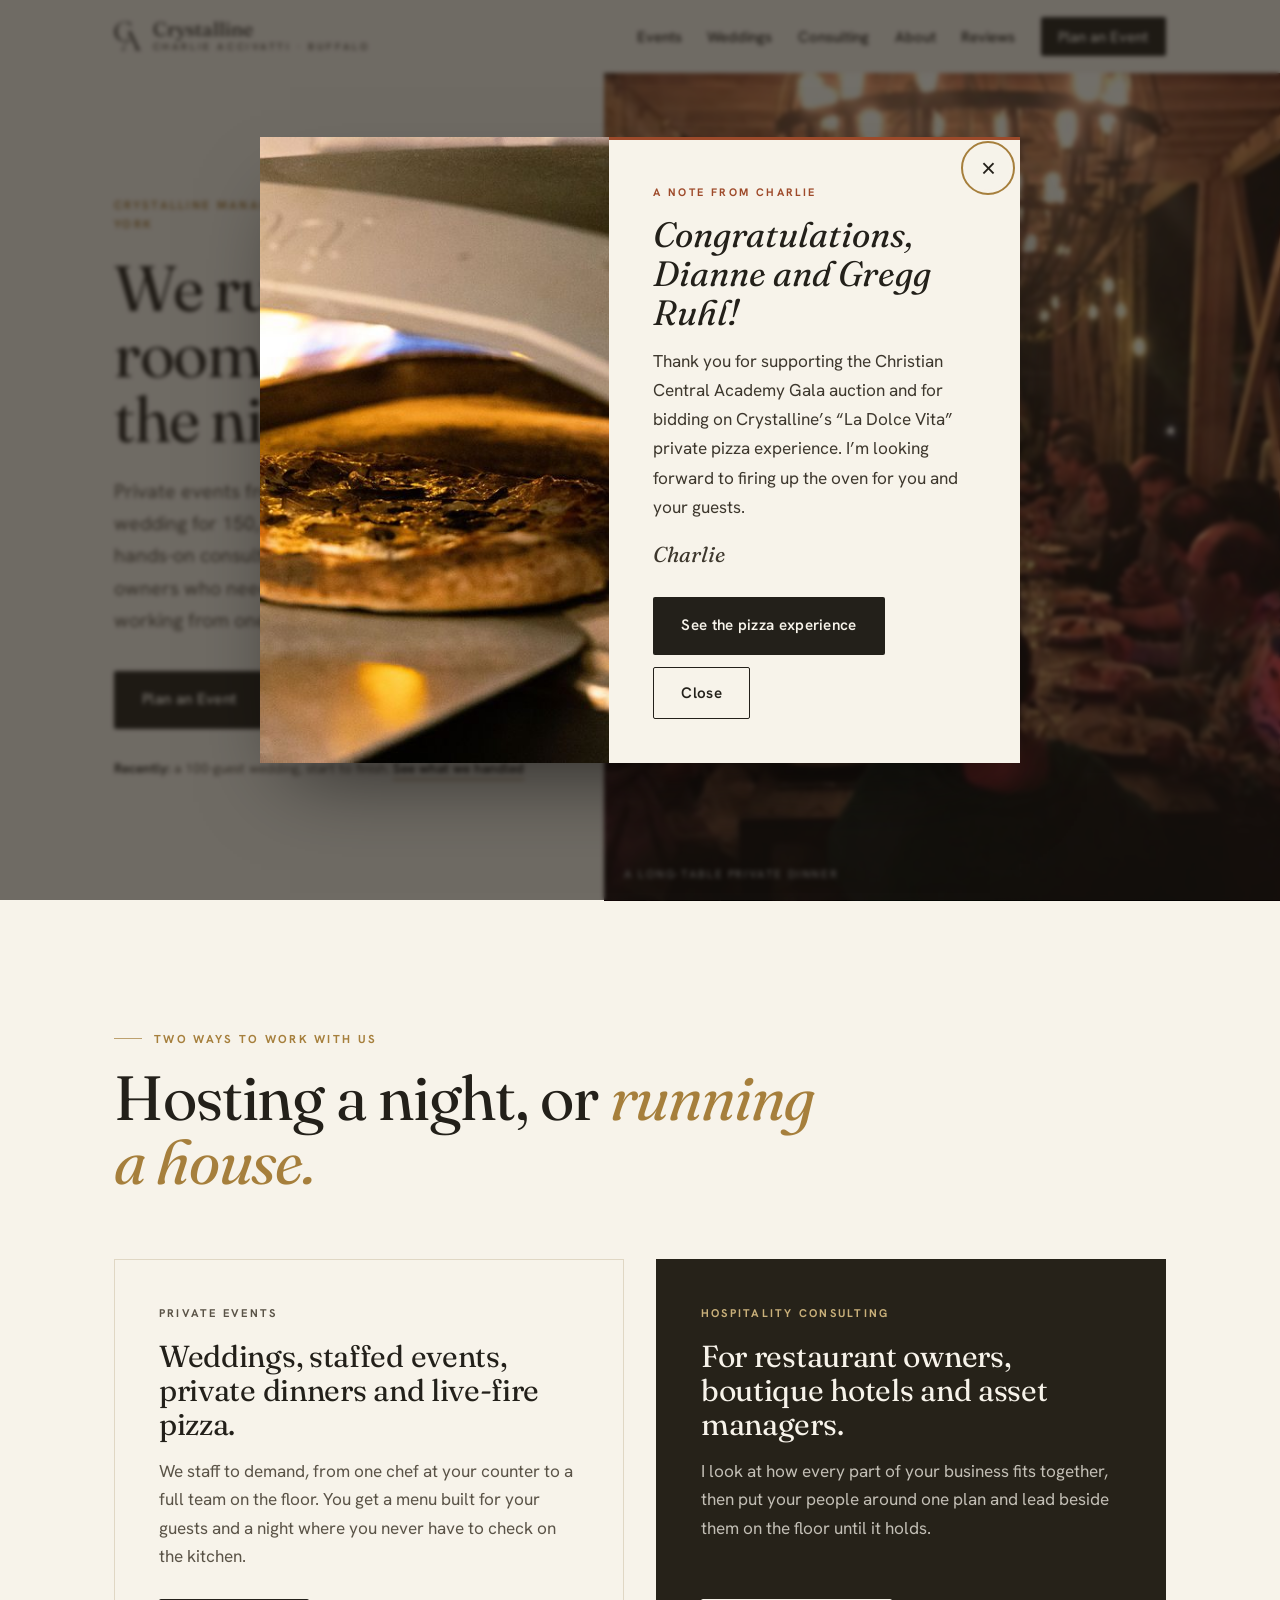
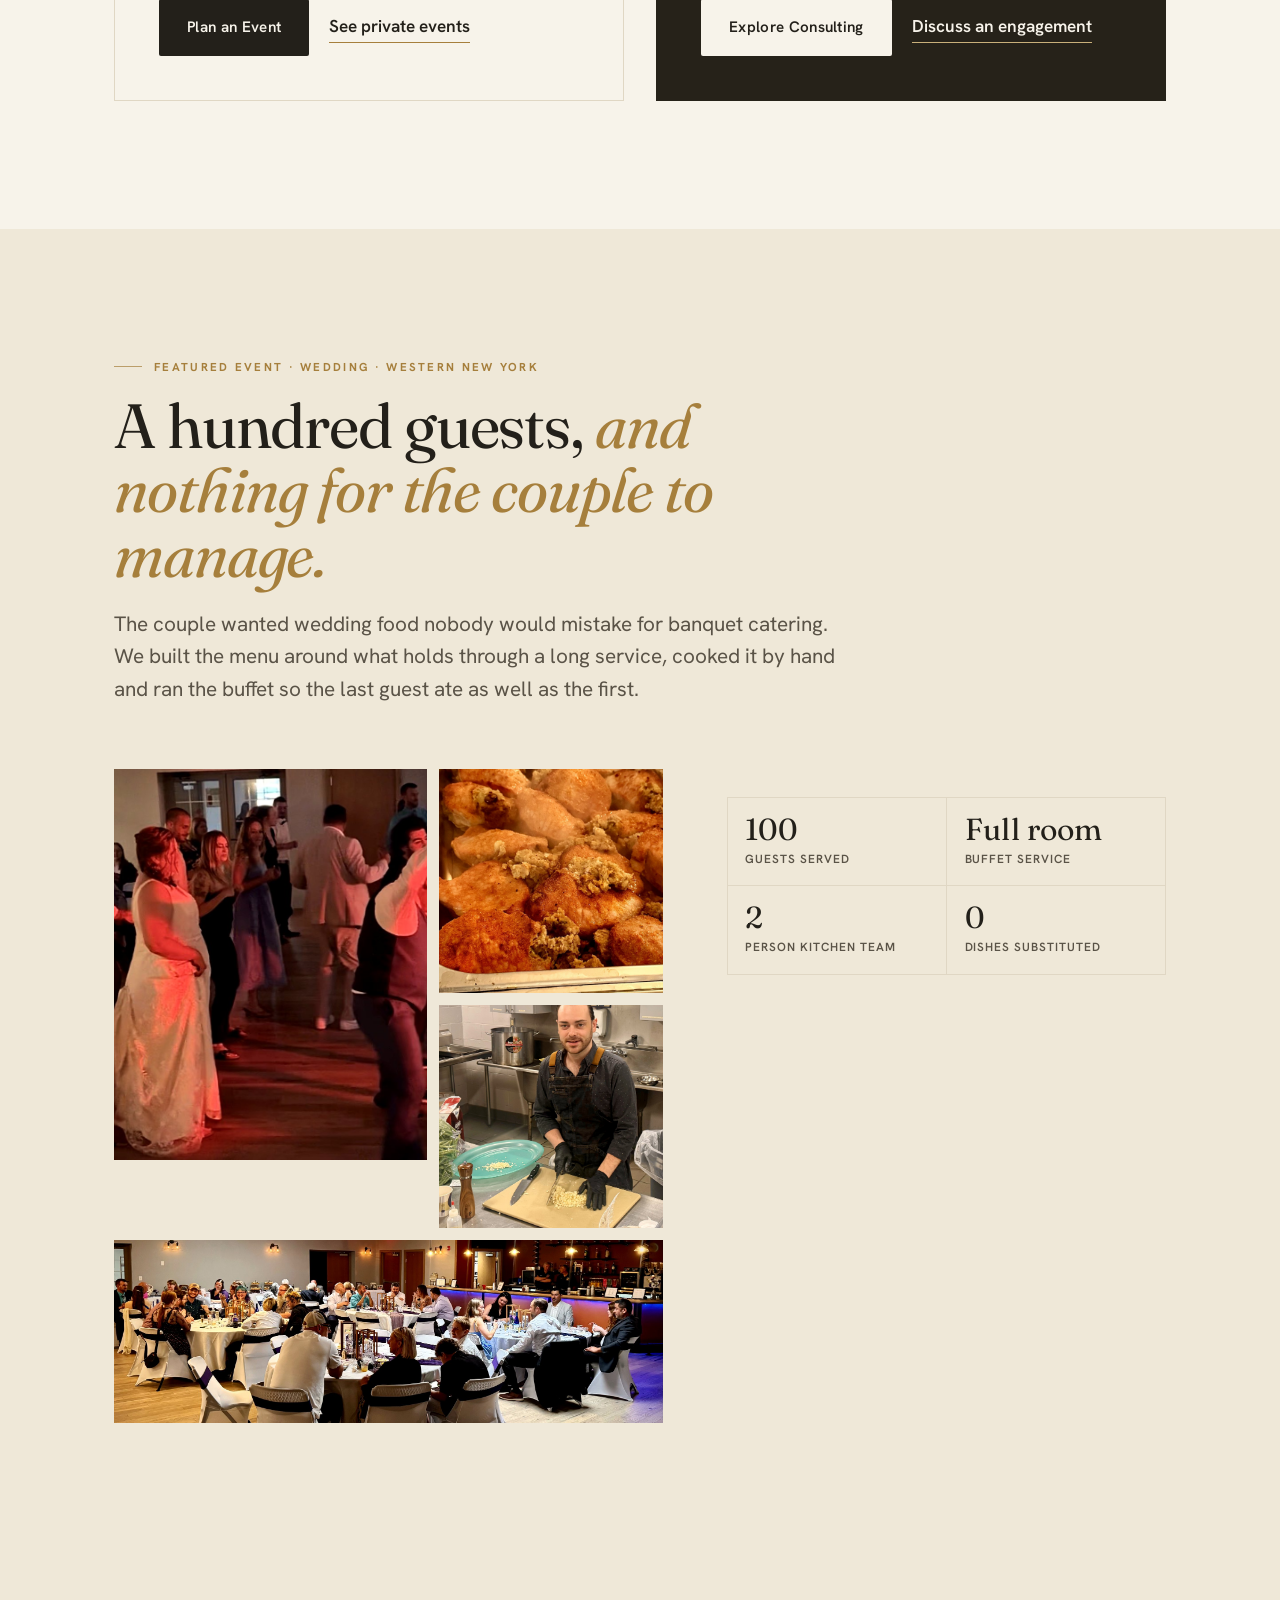
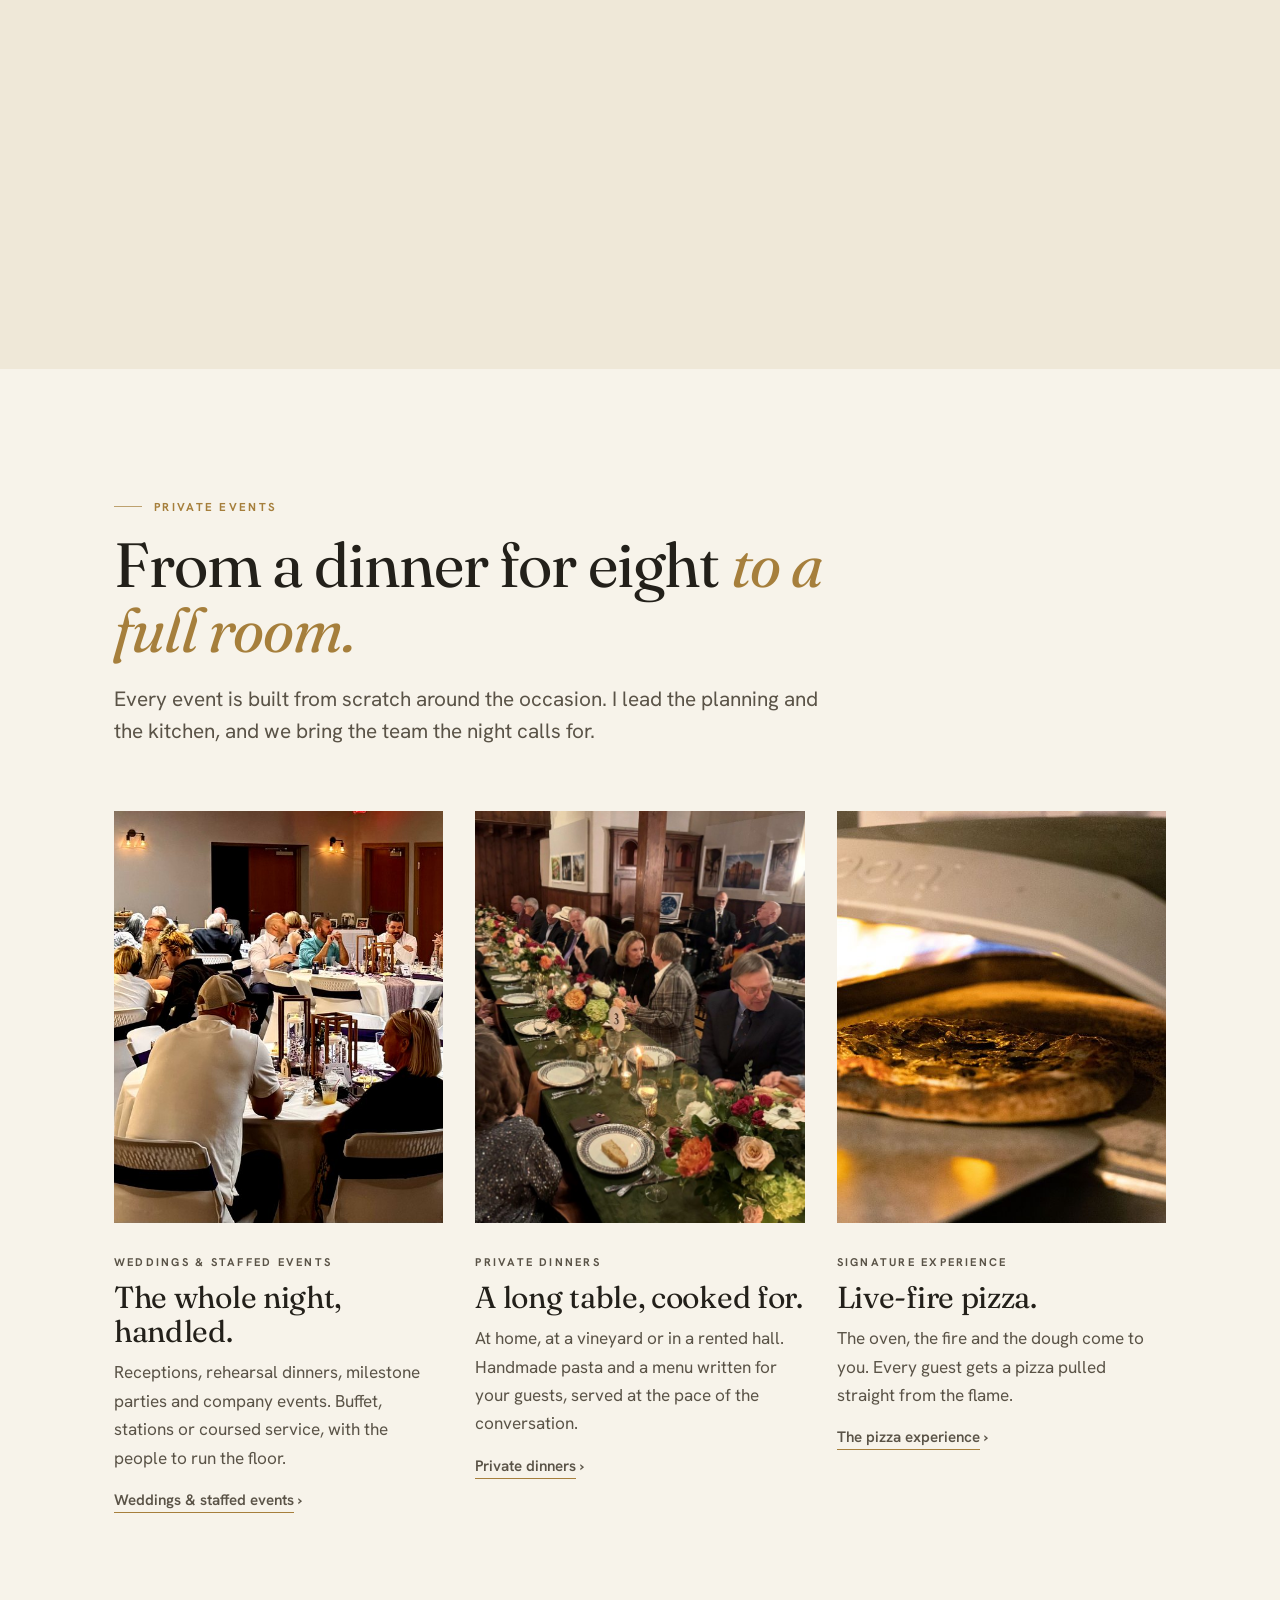
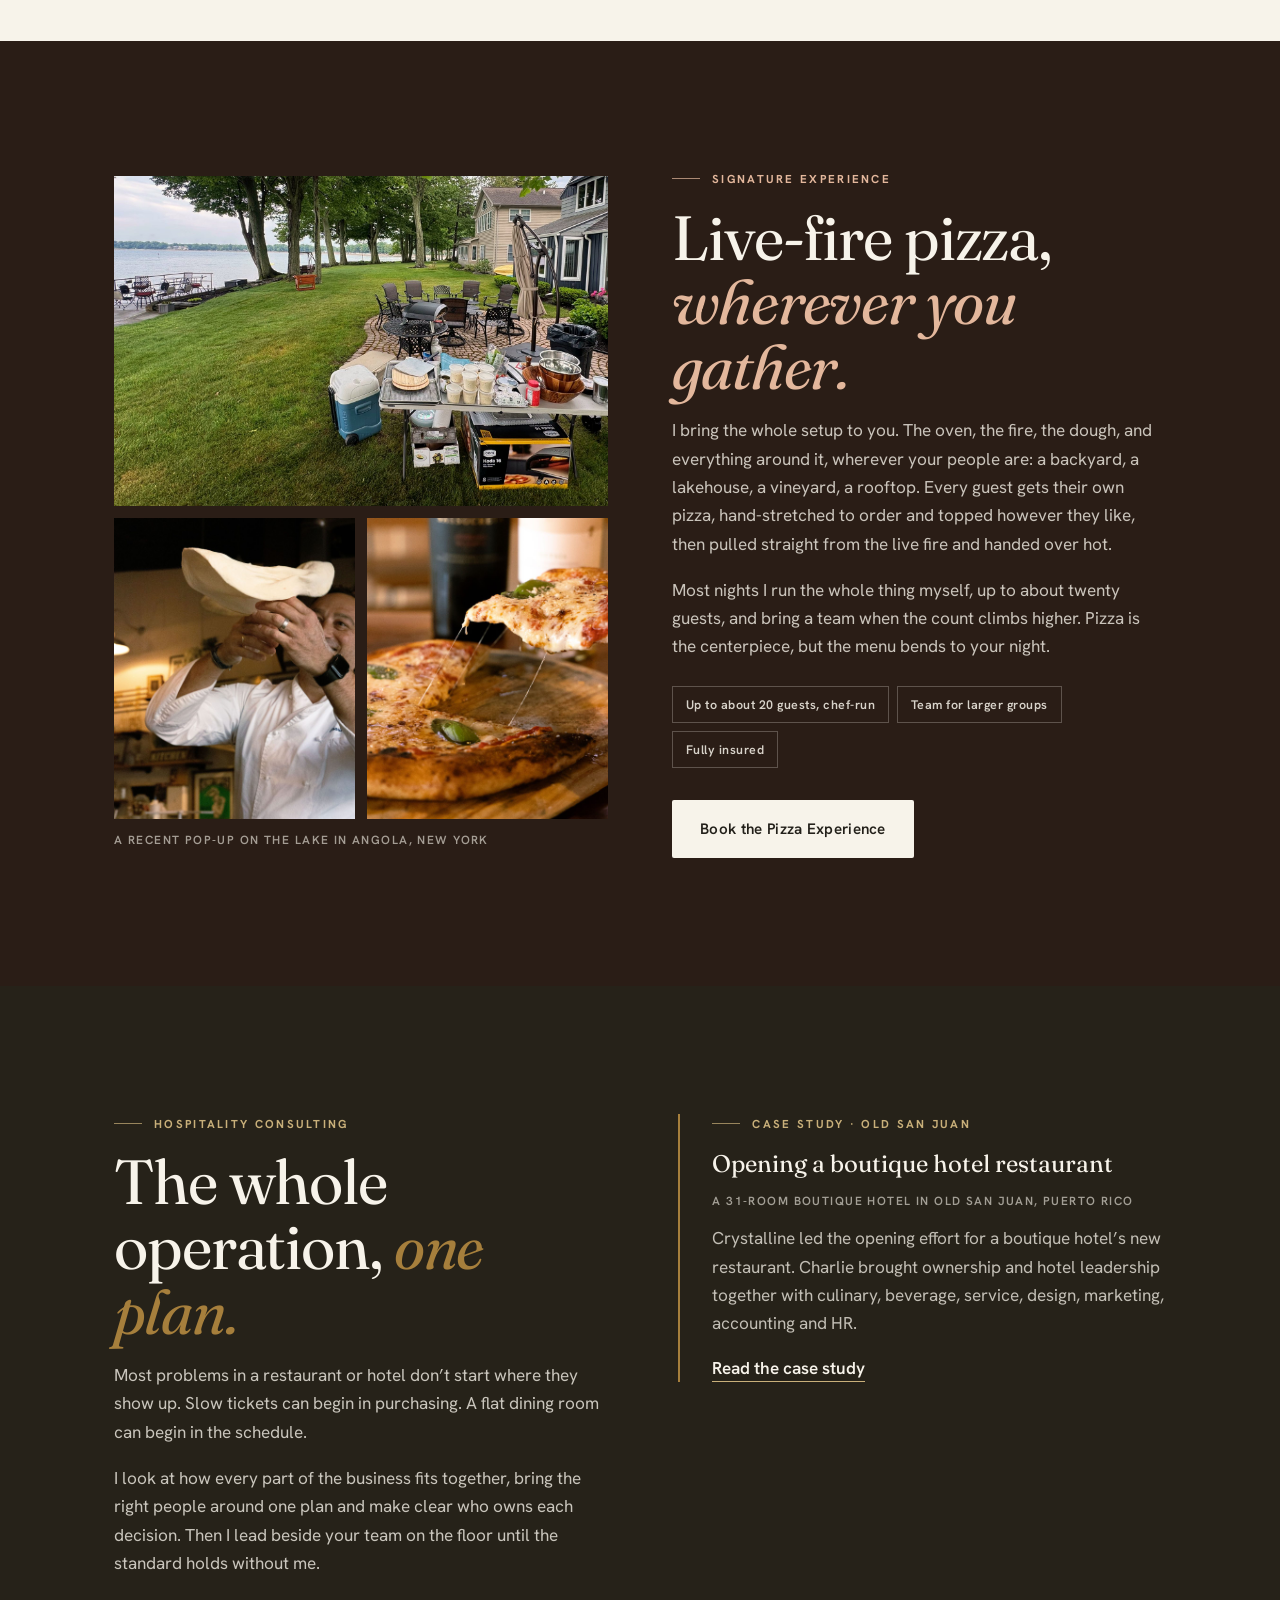
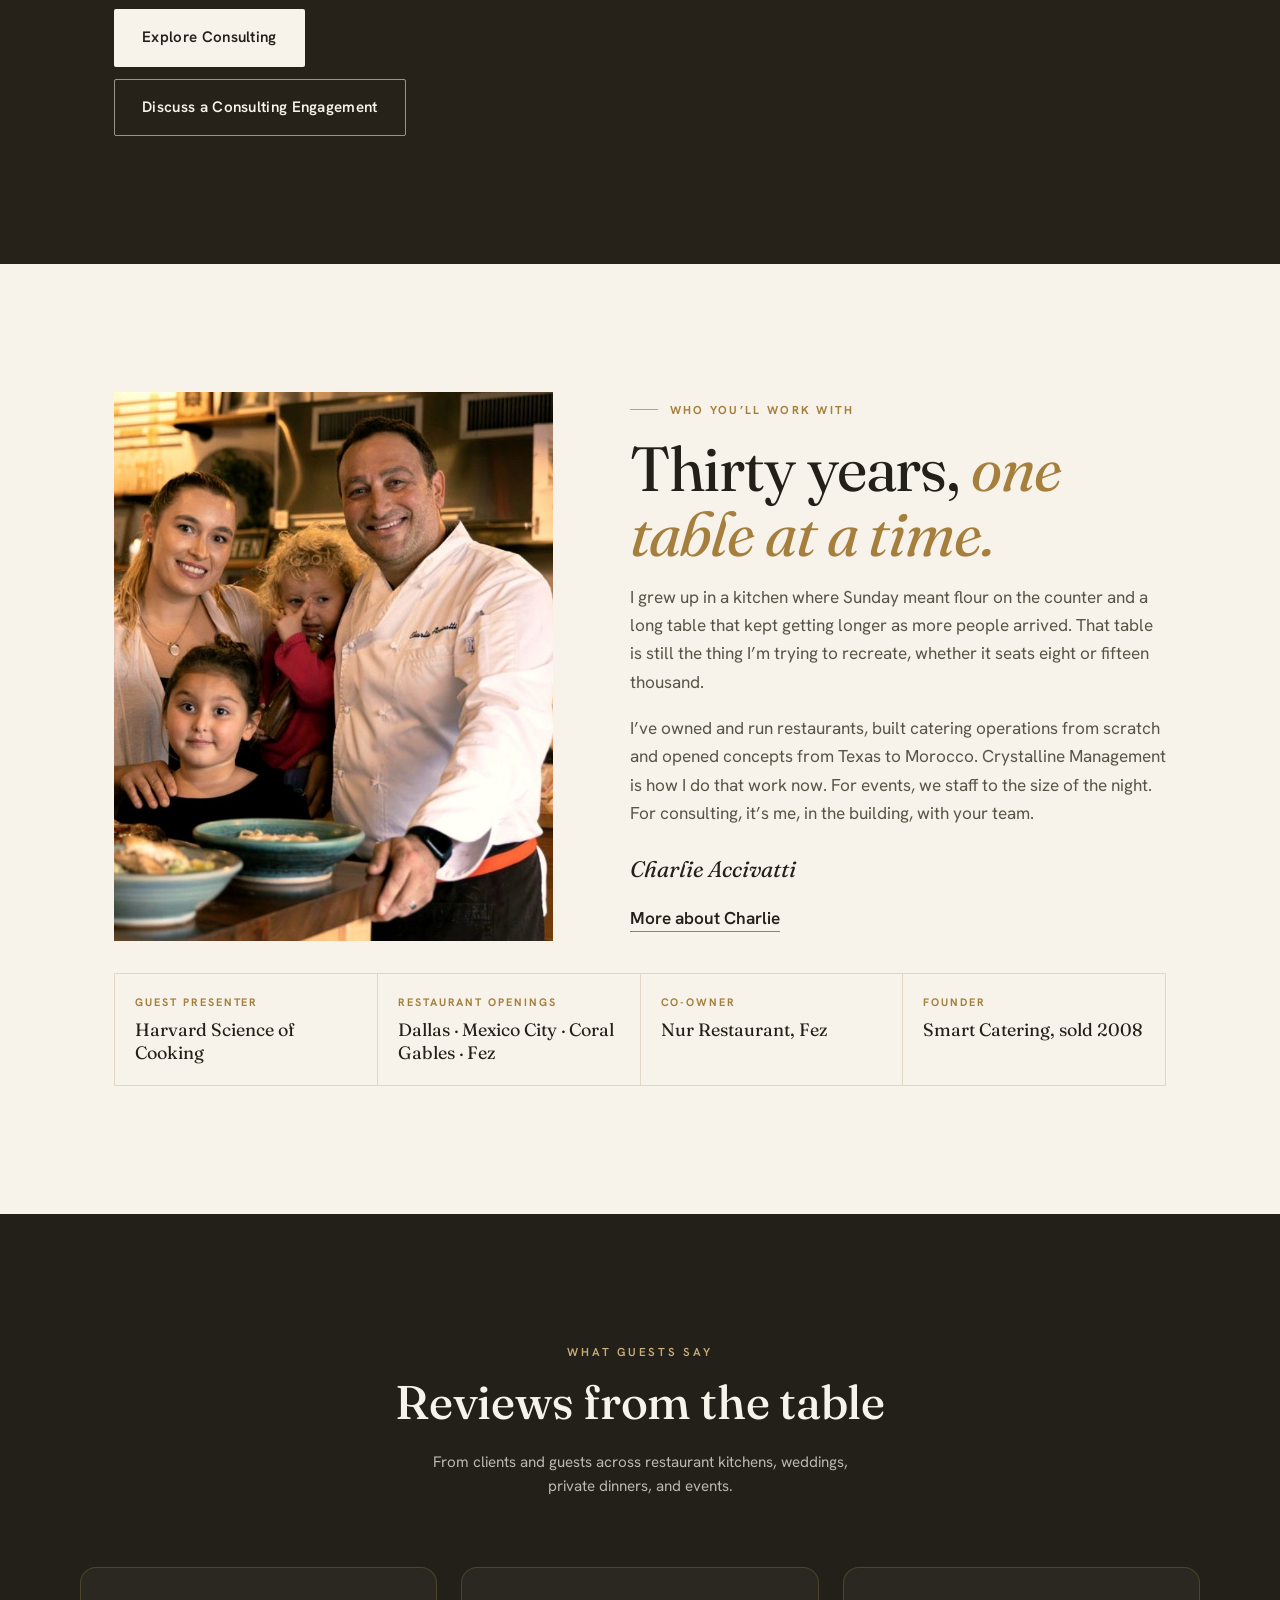
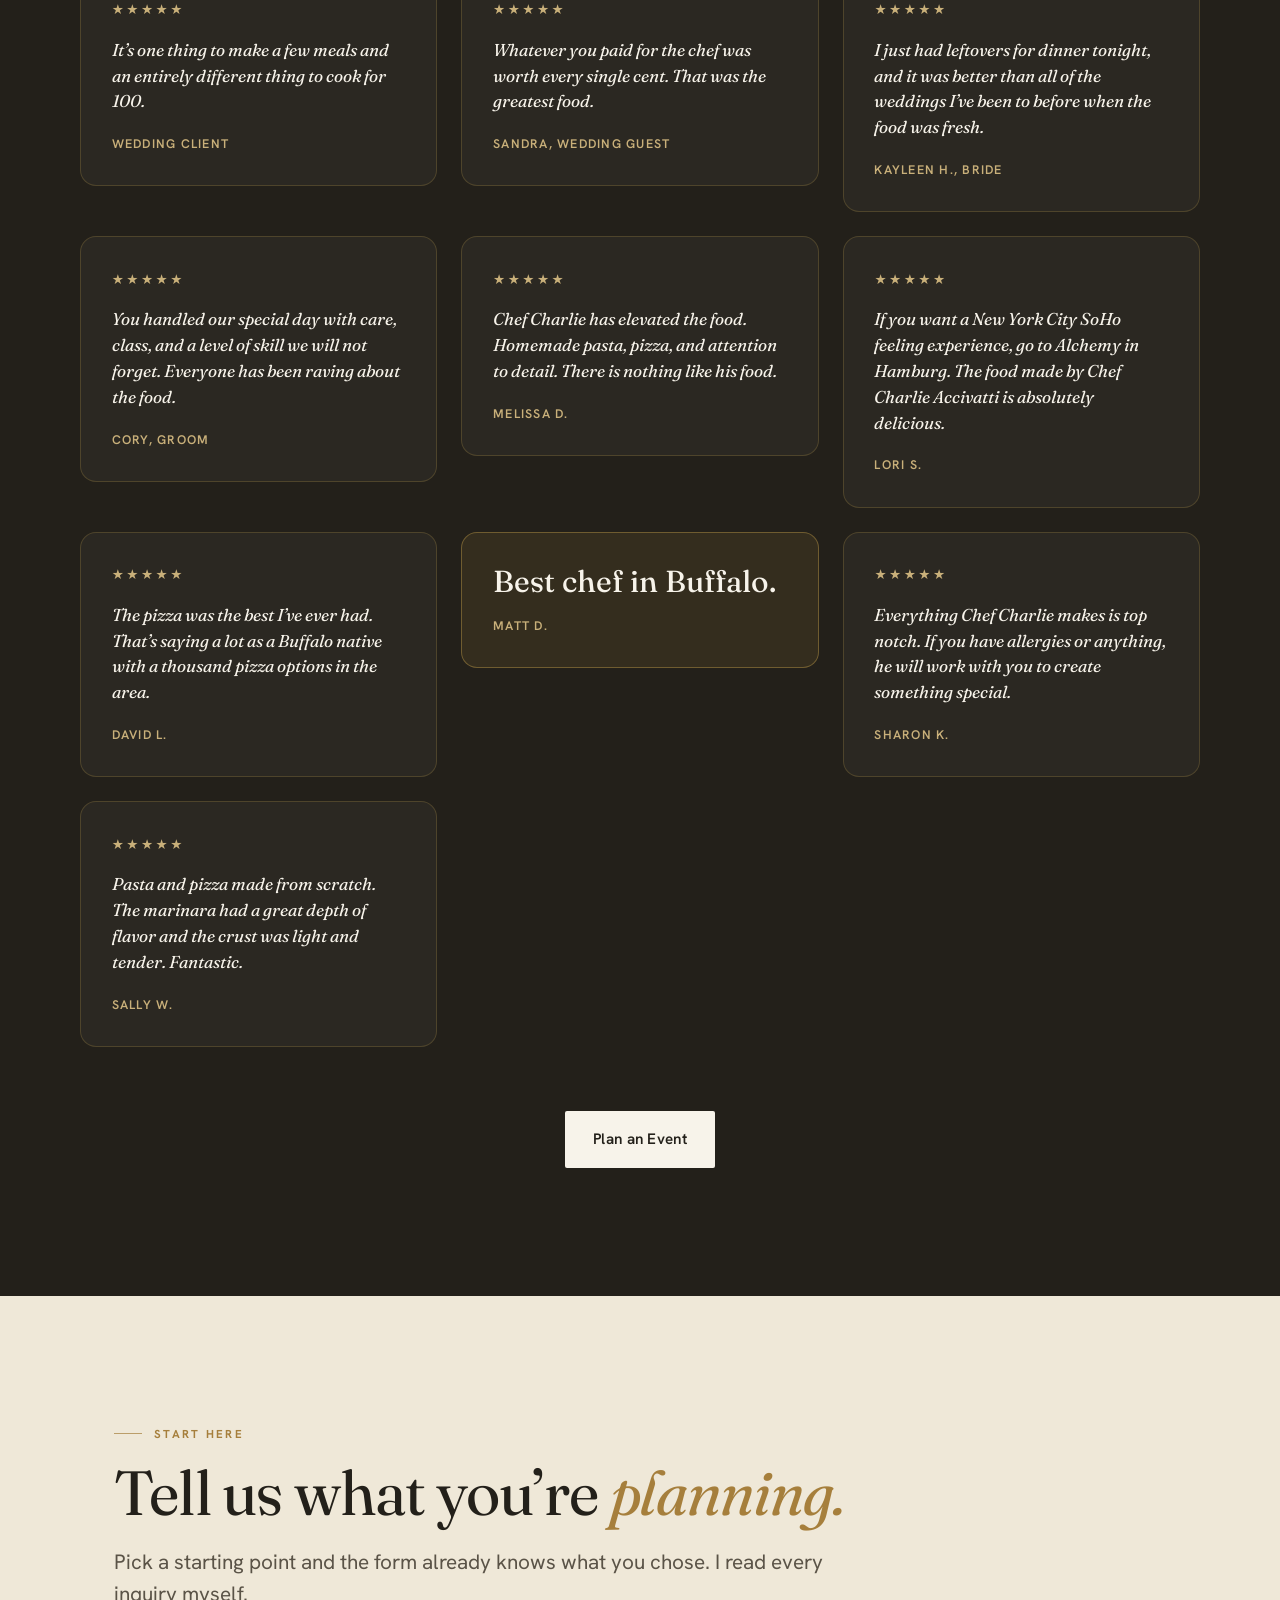
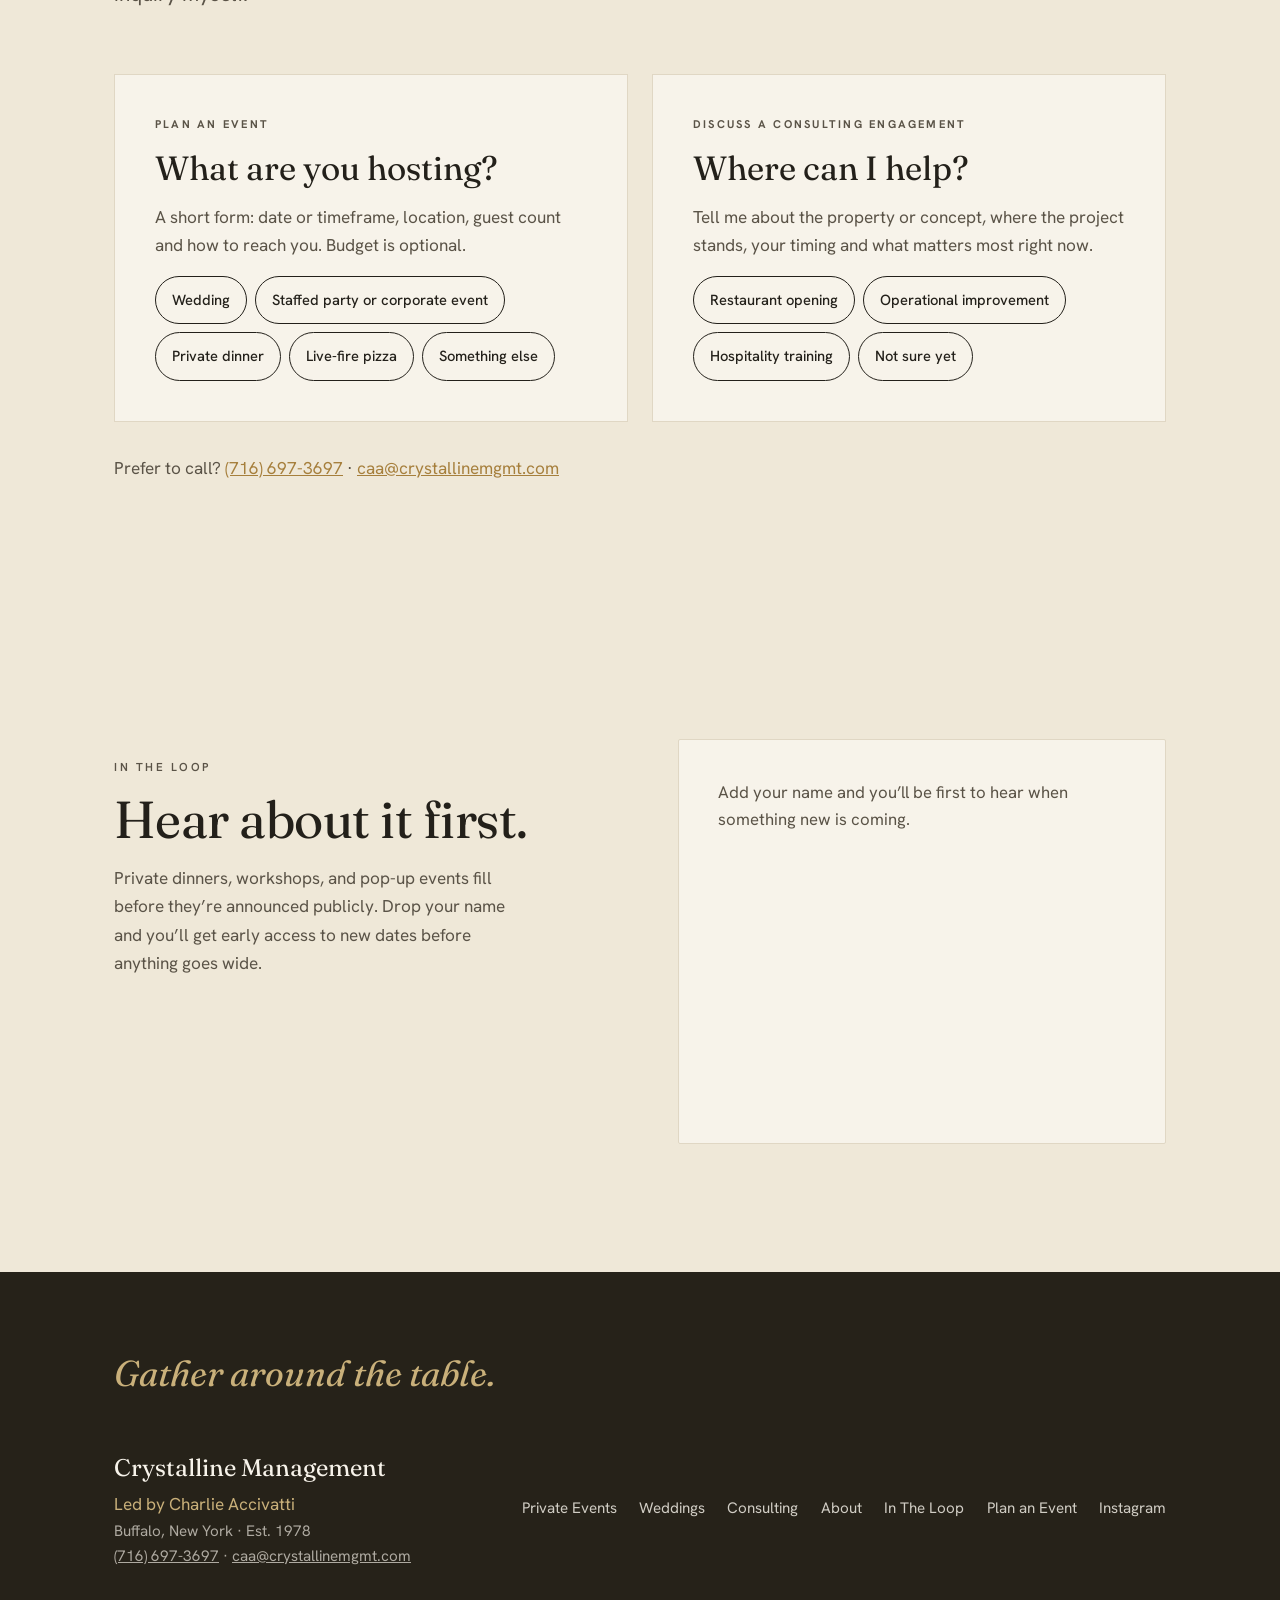
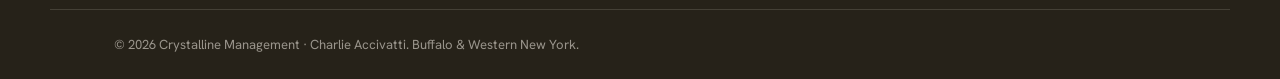
==== index.html @ afeae642 "Ruhl note: name the La Dolce Vita package Co-Authored-By: Claude Opus 5.5 <noreply@anthropic.com> Cl" ====
<!DOCTYPE html>
<html lang="en">
<head>
  <meta charset="UTF-8" />
  <meta name="viewport" content="width=device-width, initial-scale=1.0" />

  <!-- ============ SEO ============ -->
  <title>Charlie Accivatti | Private Events, Weddings &amp; Hospitality Consulting in Buffalo, NY</title>
  <meta name="description" content="Crystalline Management, led by Charlie Accivatti. Weddings, staffed events, private dinners and live-fire pizza in Buffalo and Western New York, plus hands-on consulting for restaurants and boutique hotels." />
  <meta name="author" content="Charlie Accivatti" />
  <meta name="keywords" content="Charlie Accivatti, private chef Buffalo NY, Buffalo private chef, handmade pasta Buffalo, wood fired pizza Buffalo, pop up pizza Buffalo NY, catering Buffalo NY, private dining Buffalo, private dinner Buffalo NY, wedding chef Buffalo NY, wedding catering Buffalo, private chef wedding Buffalo, chef for hire Buffalo, catering Western New York, WNY private chef, wine dinner Buffalo, food and wine experiences Buffalo, pasta workshop Buffalo, cooking class Buffalo, hospitality consultant Buffalo, private chef Erie County, catering Elmwood Village, private event chef Buffalo" />
  <link rel="canonical" href="https://crystallinemgmt.com/" />
  <meta name="theme-color" content="#F7F3EA" />

  <!-- ============ Favicon ============ -->
  <link rel="icon" href="/images/favicon.ico" sizes="any" />
  <link rel="icon" type="image/png" sizes="32x32" href="/images/favicon-32.png" />
  <link rel="icon" type="image/png" sizes="16x16" href="/images/favicon-16.png" />
  <link rel="apple-touch-icon" href="/images/apple-touch-icon.png" />

  <!-- ============ Open Graph ============ -->
  <meta property="og:type" content="website" />
  <meta property="og:site_name" content="Charlie Accivatti" />
  <meta property="og:title" content="Charlie Accivatti | Private Events, Weddings &amp; Hospitality Consulting in Buffalo, NY" />
  <meta property="og:description" content="Crystalline Management, led by Charlie Accivatti. Weddings, staffed events, private dinners and live-fire pizza in Buffalo and Western New York, plus hands-on consulting for restaurants and boutique hotels." />
  <meta property="og:url" content="https://crystallinemgmt.com/" />
  <meta property="og:image" content="https://crystallinemgmt.com/images/og-cover.jpg" />
  <meta property="og:locale" content="en_US" />

  <!-- ============ Twitter ============ -->
  <meta name="twitter:card" content="summary_large_image" />
  <meta name="twitter:title" content="Charlie Accivatti | Private Events, Weddings &amp; Hospitality Consulting in Buffalo, NY" />
  <meta name="twitter:description" content="Crystalline Management, led by Charlie Accivatti. Weddings, staffed events, private dinners and live-fire pizza in Buffalo and Western New York, plus hands-on consulting for restaurants and boutique hotels." />
  <meta name="twitter:image" content="https://crystallinemgmt.com/images/og-cover.jpg" />

  <!-- ============ Fonts ============ -->
  <link rel="preconnect" href="https://fonts.googleapis.com" />
  <link rel="preconnect" href="https://fonts.gstatic.com" crossorigin />
  <link href="https://fonts.googleapis.com/css2?family=Fraunces:ital,opsz,wght@0,9..144,400;0,9..144,500;0,9..144,600;1,9..144,400;1,9..144,500&family=Hanken+Grotesk:wght@400;500;600;700&display=swap" rel="stylesheet" />

  <link rel="stylesheet" href="styles.css" />
  <link rel="stylesheet" href="refresh.css" />
  <link rel="preload" as="image" href="images/popup-gathering.jpg" />

  <!-- ============ Structured Data (Local SEO) ============ -->
  <script type="application/ld+json">
  {
    "@context": "https://schema.org",
    "@type": ["LocalBusiness", "ProfessionalService", "FoodEstablishment"],
    "name": "Charlie Accivatti",
    "legalName": "Crystalline Management",
    "slogan": "Gather around the table.",
    "description": "Buffalo private chef Charlie Accivatti. Handmade pasta, wood-fired pizza pop-ups, private dinners, wedding catering, and hospitality. Based in Buffalo, NY and available to travel.",
    "url": "https://crystallinemgmt.com",
    "image": "https://crystallinemgmt.com/images/chef.jpg",
    "telephone": "+1-716-697-3697",
    "email": "caa@crystallinemgmt.com",
    "foundingDate": "1978",
    "priceRange": "$$$$",
    "founder": {
      "@type": "Person",
      "name": "Charlie Accivatti",
      "jobTitle": "Founder, Crystalline Management"
    },
    "parentOrganization": {
      "@type": "Organization",
      "name": "Crystalline Management"
    },
    "address": {
      "@type": "PostalAddress",
      "addressLocality": "Buffalo",
      "addressRegion": "NY",
      "addressCountry": "US"
    },
    "geo": {
      "@type": "GeoCoordinates",
      "latitude": 42.8864,
      "longitude": -78.8784
    },
    "areaServed": [
      { "@type": "City", "name": "Buffalo", "sameAs": "https://www.wikidata.org/wiki/Q40435" },
      { "@type": "City", "name": "Amherst" },
      { "@type": "City", "name": "Orchard Park" },
      { "@type": "City", "name": "Williamsville" },
      { "@type": "City", "name": "East Aurora" },
      { "@type": "City", "name": "Cheektowaga" },
      { "@type": "City", "name": "Hamburg" },
      { "@type": "City", "name": "Clarence" },
      { "@type": "City", "name": "Snyder" },
      { "@type": "City", "name": "Kenmore" },
      { "@type": "City", "name": "Grand Island" },
      { "@type": "City", "name": "West Seneca" },
      { "@type": "City", "name": "Lancaster" },
      { "@type": "City", "name": "Ellicottville" },
      { "@type": "City", "name": "Chautauqua" },
      { "@type": "City", "name": "Lockport" },
      { "@type": "City", "name": "Niagara Falls" },
      { "@type": "AdministrativeArea", "name": "Erie County" },
      { "@type": "AdministrativeArea", "name": "Niagara County" },
      { "@type": "AdministrativeArea", "name": "Western New York" },
      { "@type": "Country", "name": "United States" }
    ],
    "availableChannel": {
      "@type": "ServiceChannel",
      "serviceLocation": { "@type": "Place", "name": "Client location, available to travel" }
    },
    "knowsAbout": [
      "Handmade pasta",
      "Wood-fired pizza",
      "Private dining",
      "Wedding catering",
      "Private chef services",
      "Corporate catering",
      "Catering",
      "Food and wine experiences",
      "Pop-up dining",
      "Pasta workshops",
      "Cooking classes",
      "Hospitality consulting",
      "Restaurant consulting"
    ],
    "sameAs": [
      "https://www.instagram.com/accivatti"
    ],
    "makesOffer": [
      { "@type": "Offer", "itemOffered": { "@type": "Service", "name": "Private Dinners", "description": "Bespoke chef-led dinners at your home or venue, wherever that is" } },
      { "@type": "Offer", "itemOffered": { "@type": "Service", "name": "Ravioli Dinners", "description": "Handmade pasta family-style dinners, available for travel" } },
      { "@type": "Offer", "itemOffered": { "@type": "Service", "name": "Wood-Fired Pop-Up Pizza", "description": "Mobile wood-fired pizza events brought to your location, local or destination" } },
      { "@type": "Offer", "itemOffered": { "@type": "Service", "name": "Private Chef Catering", "description": "Full-service catering for celebrations and milestone events, based in Buffalo and available to travel" } },
      { "@type": "Offer", "itemOffered": { "@type": "Service", "name": "Wedding Catering Buffalo", "description": "Private chef wedding catering, handmade food and full-room hospitality, based in Buffalo and available to travel" } },
      { "@type": "Offer", "itemOffered": { "@type": "Service", "name": "Pasta Workshops", "description": "Hands-on pizza and pasta workshops for private groups and partner venues" } },
      { "@type": "Offer", "itemOffered": { "@type": "Service", "name": "Hospitality Consulting", "description": "Restaurant openings, operational improvement and hospitality training for restaurant owners, boutique hotels and asset managers", "url": "https://crystallinemgmt.com/consulting.html" } }
    ]
  }
  </script>

  <script type="application/ld+json">
  {
    "@context": "https://schema.org",
    "@type": "LocalBusiness",
    "name": "Charlie Accivatti",
    "url": "https://crystallinemgmt.com",
    "aggregateRating": {
      "@type": "AggregateRating",
      "ratingValue": "5",
      "bestRating": "5",
      "ratingCount": "6",
      "reviewCount": "6"
    }
  }
  </script>
</head>

<body>
  <a class="skip-link" href="#main">Skip to content</a>

  <!-- ============ HEADER / NAV ============ -->
  <header class="site-header" id="siteHeader">
    <div class="wrap header-inner">
      <a class="brand" href="/" aria-label="Crystalline Management, home">
        <span class="brand-mark" aria-hidden="true">
          <img src="images/ca-monogram.png" alt="" />
        </span>
        <span class="brand-text">Crystalline<span class="brand-sub">Charlie Accivatti · Buffalo</span></span>
      </a>

      <nav class="nav" aria-label="Primary">
        <button class="nav-toggle" id="navToggle" aria-expanded="false" aria-controls="navMenu">
          <span class="sr-only">Menu</span>
          <span class="nav-bars" aria-hidden="true"></span>
        </button>
        <ul class="nav-menu" id="navMenu">
          <li><a href="/events.html">Events</a></li>
          <li><a href="/weddings.html">Weddings</a></li>
          <li><a href="/consulting.html">Consulting</a></li>
          <li><a href="/about.html">About</a></li>
          <li><a href="/#testimonials">Reviews</a></li>
          <li><a class="nav-cta" href="/#plan-an-event" data-inquiry="event" data-cta="Nav: Plan an Event">Plan an Event</a></li>
        </ul>
      </nav>
    </div>
  </header>

  <main id="main">
    <span id="top"></span>

    <!-- ============ HERO ============ -->
    <section class="hx" aria-labelledby="hero-title">
      <div class="hx-copy">
        <p class="hx-eyebrow">Crystalline Management · Buffalo &amp; Western New York</p>
        <h1 class="hx-title display" id="hero-title">We run the room. <em>You</em> enjoy the night.</h1>
        <p class="hx-sub">Private events from a dinner for eight to a wedding for 150, staffed to fit the night. And hands-on consulting for restaurant and hotel owners who need every part of the operation working from one plan.</p>
        <div class="hx-actions">
          <a class="btn btn-solid" href="/#plan-an-event" data-inquiry="event" data-cta="Hero: Plan an Event">Plan an Event</a>
          <a class="btn btn-ghost" href="/consulting.html">Explore Consulting</a>
        </div>
        <p class="hx-note"><strong>Recently:</strong> a 100-guest wedding, start to finish. <a class="text-link" href="#portfolio">See what we handled</a></p>
      </div>
      <figure class="hx-figure">
        <img src="images/popup-gathering.jpg" alt="Guests at a long candlelit table under a chandelier during a private dinner" fetchpriority="high" />
        <figcaption>A long-table private dinner</figcaption>
      </figure>
    </section>

    <!-- ============ TWO PATHS ============ -->
    <section class="sec" id="services" aria-labelledby="paths-title">
      <div class="wrap">
        <header class="sec-head reveal">
          <p class="kicker">Two ways to work with us</p>
          <h2 class="h2" id="paths-title">Hosting a night, or <em>running a house.</em></h2>
        </header>
        <div class="paths">
          <article class="path reveal">
            <p class="path-tag">Private events</p>
            <h3 class="h3">Weddings, staffed events, private dinners and live-fire pizza.</h3>
            <p>We staff to demand, from one chef at your counter to a full team on the floor. You get a menu built for your guests and a night where you never have to check on the kitchen.</p>
            <div class="btn-row">
              <a class="btn btn-solid" href="/#plan-an-event" data-inquiry="event" data-cta="Paths: Plan an Event">Plan an Event</a>
              <a class="text-link" href="/events.html">See private events</a>
            </div>
          </article>
          <article class="path path--dark reveal">
            <p class="path-tag">Hospitality consulting</p>
            <h3 class="h3">For restaurant owners, boutique hotels and asset managers.</h3>
            <p>I look at how every part of your business fits together, then put your people around one plan and lead beside them on the floor until it holds.</p>
            <div class="btn-row">
              <a class="btn btn-light" href="/consulting.html">Explore Consulting</a>
              <a class="text-link" href="/#discuss-consulting" data-inquiry="consulting" data-cta="Paths: Discuss consulting" style="color:var(--paper);border-color:var(--gold-soft);">Discuss an engagement</a>
            </div>
          </article>
        </div>
      </div>
    </section>

    <!-- ============ FEATURED WEDDING ============ -->
    <section class="sec sec--cream" id="portfolio" aria-labelledby="fw-title">
      <div class="wrap">
        <header class="sec-head reveal">
          <p class="kicker">Featured event · Wedding · Western New York</p>
          <h2 class="h2" id="fw-title">A hundred guests, <em>and nothing for the couple to manage.</em></h2>
          <p class="lead">The couple wanted wedding food nobody would mistake for banquet catering. We built the menu around what holds through a long service, cooked it by hand and ran the buffet so the last guest ate as well as the first.</p>
        </header>
      <div class="fw-grid">
        <div class="fw-photos reveal">
          <figure class="fw-a"><img src="images/portfolio-03-dancefloor.jpg" alt="The bride and guests on the dance floor at the reception" loading="lazy" /></figure>
          <figure class="fw-b"><img src="images/portfolio-05-porkchop.jpg" alt="Stuffed pork chops with herb stuffing, ready for service" loading="lazy" /></figure>
          <figure class="fw-c"><img src="images/gallery-max-prep.jpg" alt="Max, of the Crystalline team, prepping garlic in the kitchen the morning of the wedding" loading="lazy" /></figure>
          <figure class="fw-wide"><img src="images/portfolio-02-reception.jpg" alt="Guests seated at round tables during the wedding reception" loading="lazy" /></figure>
        </div>

        <div class="fw-copy">
          <div class="fw-facts reveal" role="list">
            <div role="listitem"><p class="fw-num">100</p><p class="fw-lbl">Guests served</p></div>
            <div role="listitem"><p class="fw-num">Full room</p><p class="fw-lbl">Buffet service</p></div>
            <div role="listitem"><p class="fw-num">2</p><p class="fw-lbl">Person kitchen team</p></div>
            <div role="listitem"><p class="fw-num">0</p><p class="fw-lbl">Dishes substituted</p></div>
          </div>

          <h3 class="plate-title reveal">What we took off their plate</h3>
          <ul class="plate-list reveal">
            <li>Menu planning weeks ahead, built around dishes that hold through a long service window</li>
            <li>Local sourcing, including the butcher order for thick-cut pork chops we stuffed by hand</li>
            <li>Morning-of prep and mise en place, staged in sequence</li>
            <li>The service timeline, from the first plate to the last</li>
            <li>Replenishing the buffet from fresh reserves instead of letting food sit on the line</li>
          </ul>

          <figure class="fw-quote reveal">
            <p class="stars" aria-label="Five stars">&#9733;&#9733;&#9733;&#9733;&#9733;</p>
            <blockquote>&ldquo;You exceeded <strong>ALL</strong> of our expectations. Your food was incredible. I would expect that quality at a nice restaurant ordering individual meals, not at a buffet dinner.&rdquo;</blockquote>
            <figcaption>Kayleen H., Bride</figcaption>
          </figure>

          <div class="btn-row mt-2 reveal" style="align-items:center;gap:1.25rem;">
            <a class="btn btn-solid" href="/#plan-an-event" data-inquiry="event" data-event-type="Wedding" data-cta="Featured wedding: Plan a wedding">Plan a Wedding</a>
            <a class="text-link" href="/case-study-wedding.html">Read the full case study</a>
          </div>
        </div>
      </div>
      </div>
    </section>

    <!-- ============ EVENT FORMATS ============ -->
    <section class="sec" id="events" aria-labelledby="formats-title">
      <div class="wrap">
        <header class="sec-head reveal">
          <p class="kicker">Private events</p>
          <h2 class="h2" id="formats-title">From a dinner for eight <em>to a full room.</em></h2>
          <p class="lead">Every event is built from scratch around the occasion. I lead the planning and the kitchen, and we bring the team the night calls for.</p>
        </header>
        <div class="formats">
          <a class="format reveal" href="/events.html#staffed">
            <figure><img src="images/portfolio-02-reception.jpg" alt="A wedding reception with guests at round tables beside the bar" loading="lazy" style="object-position:38% 50%;" /></figure>
            <p class="path-tag">Weddings &amp; staffed events</p>
            <h3 class="h3">The whole night, handled.</h3>
            <p>Receptions, rehearsal dinners, milestone parties and company events. Buffet, stations or coursed service, with the people to run the floor.</p>
            <p class="more"><span>Weddings &amp; staffed events</span> &rsaquo;</p>
          </a>
          <a class="format reveal" href="/events.html#dinners">
            <figure><img src="images/popup-event.jpg" alt="Family and friends at a long table with flowers and live music, celebrating Charlie’s father-in-law’s 80th birthday" loading="lazy" style="object-position:60% 50%;" /></figure>
            <p class="path-tag">Private dinners</p>
            <h3 class="h3">A long table, cooked for.</h3>
            <p>At home, at a vineyard or in a rented hall. Handmade pasta and a menu written for your guests, served at the pace of the conversation.</p>
            <p class="more"><span>Private dinners</span> &rsaquo;</p>
          </a>
          <a class="format reveal" href="#popup">
            <figure><img src="images/oven.jpg" alt="A pizza blistering in the flame of a live-fire oven" loading="lazy" /></figure>
            <p class="path-tag">Signature experience</p>
            <h3 class="h3">Live-fire pizza.</h3>
            <p>The oven, the fire and the dough come to you. Every guest gets a pizza pulled straight from the flame.</p>
            <p class="more"><span>The pizza experience</span> &rsaquo;</p>
          </a>
        </div>
      </div>
    </section>

    <!-- ============ LIVE-FIRE PIZZA ============ -->
    <section class="sec sec--ember on-dark" id="popup" aria-labelledby="popup-title">
      <div class="wrap">
        <div class="pz-grid">
          <div class="pz-photos reveal">
            <figure class="pz-a"><img src="images/popup-setup.jpg" alt="A lakeside pizza setup with the oven, prep table and dough on a lawn by the water" loading="lazy" /></figure>
            <figure class="pz-b"><img src="images/chef.jpg" alt="Charlie Accivatti tossing pizza dough" loading="lazy" /></figure>
            <figure class="pz-c"><img src="images/g-pizza-slice.jpg" alt="A cheese pull from a fresh slice of pizza" loading="lazy" /></figure>
            <p class="caption" style="grid-column:1/-1;margin-top:0;">A recent pop-up on the lake in Angola, New York</p>
          </div>
          <div class="pz-copy">
            <p class="kicker reveal">Signature experience</p>
            <h2 class="h2 reveal" id="popup-title">Live-fire pizza, <em>wherever you gather.</em></h2>
            <div class="prose reveal mt-1">
              <p>I bring the whole setup to you. The oven, the fire, the dough, and everything around it, wherever your people are: a backyard, a lakehouse, a vineyard, a rooftop. Every guest gets their own pizza, hand-stretched to order and topped however they like, then pulled straight from the live fire and handed over hot.</p>
              <p>Most nights I run the whole thing myself, up to about twenty guests, and bring a team when the count climbs higher. Pizza is the centerpiece, but the menu bends to your night.</p>
            </div>
            <div class="pz-facts reveal">
              <span>Up to about 20 guests, chef-run</span>
              <span>Team for larger groups</span>
              <span>Fully insured</span>
            </div>
            <a class="btn btn-light reveal" href="/#plan-an-event" data-inquiry="event" data-event-type="Live-fire pizza" data-cta="Pizza: Book the oven">Book the Pizza Experience</a>
          </div>
        </div>
      </div>
    </section>

    <!-- ============ CONSULTING ============ -->
    <section class="sec sec--dark on-dark" id="consulting" aria-labelledby="cx-title">
      <div class="wrap cx-band">
        <div>
          <p class="kicker reveal">Hospitality consulting</p>
          <h2 class="h2 reveal" id="cx-title">The whole operation, <em>one plan.</em></h2>
          <div class="prose reveal mt-1">
            <p>Most problems in a restaurant or hotel don’t start where they show up. Slow tickets can begin in purchasing. A flat dining room can begin in the schedule.</p>
            <p>I look at how every part of the business fits together, bring the right people around one plan and make clear who owns each decision. Then I lead beside your team on the floor until the standard holds without me.</p>
          </div>
          <div class="btn-row mt-2 reveal">
            <a class="btn btn-light" href="/consulting.html">Explore Consulting</a>
            <a class="btn btn-outline-light" href="/#discuss-consulting" data-inquiry="consulting" data-cta="Home consulting band">Discuss a Consulting Engagement</a>
          </div>
        </div>
        <div class="cx-teaser reveal">
          <p class="kicker">Case study · Old San Juan</p>
          <h3>Opening a boutique hotel restaurant</h3>
          <p class="caption" style="margin:0 0 .8rem;">A 31-room boutique hotel in Old San Juan, Puerto Rico</p>
          <p>Crystalline led the opening effort for a boutique hotel’s new restaurant. Charlie brought ownership and hotel leadership together with culinary, beverage, service, design, marketing, accounting and HR.</p>
          <p class="mt-1"><a class="text-link" href="/consulting.html#case">Read the case study</a></p>
        </div>
      </div>
    </section>

    <!-- ============ ABOUT ============ -->
    <section class="sec" id="about" aria-labelledby="about-title">
      <div class="wrap ab2">
        <figure class="reveal"><img src="images/chef-family.jpg" alt="Charlie Accivatti in chef whites with his family in his kitchen" loading="lazy" style="object-position:62% 40%;" /></figure>
        <div>
          <p class="kicker reveal">Who you’ll work with</p>
          <h2 class="h2 reveal" id="about-title">Thirty years, <em>one table at a time.</em></h2>
          <div class="prose reveal mt-1">
            <p>I grew up in a kitchen where Sunday meant flour on the counter and a long table that kept getting longer as more people arrived. That table is still the thing I’m trying to recreate, whether it seats eight or fifteen thousand.</p>
            <p>I’ve owned and run restaurants, built catering operations from scratch and opened concepts from Texas to Morocco. Crystalline Management is how I do that work now. For events, we staff to the size of the night. For consulting, it’s me, in the building, with your team.</p>
          </div>
          <p class="sig reveal">Charlie Accivatti</p>
          <p class="reveal mt-1"><a class="text-link" href="/about.html">More about Charlie</a></p>
        </div>
      </div>
      <div class="wrap mt-2">
        <div class="creds reveal">
          <div><p>Guest presenter</p><p>Harvard Science of Cooking</p></div>
          <div><p>Restaurant openings</p><p>Dallas · Mexico City · Coral Gables · Fez</p></div>
          <div><p>Co-owner</p><p>Nur Restaurant, Fez</p></div>
          <div><p>Founder</p><p>Smart Catering, sold 2008</p></div>
        </div>
      </div>
    </section>

    <!-- ============ TESTIMONIALS ============ -->
    <section class="tm" id="testimonials" aria-labelledby="tm-title">
      <div class="tm-head reveal">
        <p class="tm-eyebrow">What guests say</p>
        <h2 class="tm-title" id="tm-title">Reviews from the table</h2>
        <p class="tm-source">From clients and guests across restaurant kitchens, weddings, private dinners, and events.</p>
      </div>
      <div class="tm-grid">
        <figure class="tm-card reveal">
          <p class="tm-stars">&#9733;&#9733;&#9733;&#9733;&#9733;</p><blockquote class="tm-quote">It&rsquo;s one thing to make a few meals and an entirely different thing to cook for 100.</blockquote>
          <figcaption class="tm-name">Wedding Client</figcaption>
        </figure>
        <figure class="tm-card reveal">
          <p class="tm-stars">&#9733;&#9733;&#9733;&#9733;&#9733;</p><blockquote class="tm-quote">Whatever you paid for the chef was worth every single cent. That was the greatest food.</blockquote>
          <figcaption class="tm-name">Sandra, Wedding Guest</figcaption>
        </figure>
        <figure class="tm-card reveal">
          <p class="tm-stars">&#9733;&#9733;&#9733;&#9733;&#9733;</p><blockquote class="tm-quote">I just had leftovers for dinner tonight, and it was better than all of the weddings I&rsquo;ve been to before when the food was fresh.</blockquote>
          <figcaption class="tm-name">Kayleen H., Bride</figcaption>
        </figure>
        <figure class="tm-card reveal">
          <p class="tm-stars">&#9733;&#9733;&#9733;&#9733;&#9733;</p><blockquote class="tm-quote">You handled our special day with care, class, and a level of skill we will not forget. Everyone has been raving about the food.</blockquote>
          <figcaption class="tm-name">Cory, Groom</figcaption>
        </figure>
        <figure class="tm-card reveal">
          <p class="tm-stars">&#9733;&#9733;&#9733;&#9733;&#9733;</p><blockquote class="tm-quote">Chef Charlie has elevated the food. Homemade pasta, pizza, and attention to detail. There is nothing like his food.</blockquote>
          <figcaption class="tm-name">Melissa D.</figcaption>
        </figure>
        <figure class="tm-card reveal">
          <p class="tm-stars">&#9733;&#9733;&#9733;&#9733;&#9733;</p><blockquote class="tm-quote">If you want a New York City SoHo feeling experience, go to Alchemy in Hamburg. The food made by Chef Charlie Accivatti is absolutely delicious.</blockquote>
          <figcaption class="tm-name">Lori S.</figcaption>
        </figure>
        <figure class="tm-card reveal">
          <p class="tm-stars">&#9733;&#9733;&#9733;&#9733;&#9733;</p><blockquote class="tm-quote">The pizza was the best I&rsquo;ve ever had. That&rsquo;s saying a lot as a Buffalo native with a thousand pizza options in the area.</blockquote>
          <figcaption class="tm-name">David L.</figcaption>
        </figure>
        <figure class="tm-card tm-card--accent reveal">
          <blockquote class="tm-quote">Best chef in Buffalo.</blockquote>
          <figcaption class="tm-name">Matt D.</figcaption>
        </figure>
        <figure class="tm-card reveal">
          <p class="tm-stars">&#9733;&#9733;&#9733;&#9733;&#9733;</p><blockquote class="tm-quote">Everything Chef Charlie makes is top notch. If you have allergies or anything, he will work with you to create something special.</blockquote>
          <figcaption class="tm-name">Sharon K.</figcaption>
        </figure>
        <figure class="tm-card reveal">
          <p class="tm-stars">&#9733;&#9733;&#9733;&#9733;&#9733;</p><blockquote class="tm-quote">Pasta and pizza made from scratch. The marinara had a great depth of flavor and the crust was light and tender. Fantastic.</blockquote>
          <figcaption class="tm-name">sally w.</figcaption>
        </figure>
      </div>
      <p class="tm-swipe" aria-hidden="true">Swipe for more reviews</p>
      <div class="tm-cta reveal">
        <a class="btn btn-light" href="/#plan-an-event" data-inquiry="event" data-cta="Reviews: Plan an Event">Plan an Event</a>
      </div>
    </section>

    <!-- ============ INQUIRY ============ -->
    <section class="sec sec--cream" id="contact" aria-labelledby="contact-title">
      <span id="inquire"></span>
      <div class="wrap">
        <header class="sec-head reveal">
          <p class="kicker">Start here</p>
          <h2 class="h2" id="contact-title">Tell us what you’re <em>planning.</em></h2>
          <p class="lead">Pick a starting point and the form already knows what you chose. I read every inquiry myself.</p>
        </header>
        <div class="inq">
          <div class="inq-card reveal">
            <p class="path-tag">Plan an Event</p>
            <h3>What are you hosting?</h3>
            <p>A short form: date or timeframe, location, guest count and how to reach you. Budget is optional.</p>
            <div class="chips">
              <button type="button" class="chip" data-inquiry="event" data-event-type="Wedding" data-cta="Inquiry block">Wedding</button>
              <button type="button" class="chip" data-inquiry="event" data-event-type="Staffed party or corporate event" data-cta="Inquiry block">Staffed party or corporate event</button>
              <button type="button" class="chip" data-inquiry="event" data-event-type="Private dinner" data-cta="Inquiry block">Private dinner</button>
              <button type="button" class="chip" data-inquiry="event" data-event-type="Live-fire pizza" data-cta="Inquiry block">Live-fire pizza</button>
              <button type="button" class="chip" data-inquiry="event" data-event-type="Something else" data-cta="Inquiry block">Something else</button>
            </div>
          </div>
          <div class="inq-card reveal">
            <p class="path-tag">Discuss a Consulting Engagement</p>
            <h3>Where can I help?</h3>
            <p>Tell me about the property or concept, where the project stands, your timing and what matters most right now.</p>
            <div class="chips">
              <button type="button" class="chip" data-inquiry="consulting" data-focus="Restaurant opening" data-cta="Inquiry block">Restaurant opening</button>
              <button type="button" class="chip" data-inquiry="consulting" data-focus="Operational improvement" data-cta="Inquiry block">Operational improvement</button>
              <button type="button" class="chip" data-inquiry="consulting" data-focus="Hospitality training" data-cta="Inquiry block">Hospitality training</button>
              <button type="button" class="chip" data-inquiry="consulting" data-focus="Not sure yet" data-cta="Inquiry block">Not sure yet</button>
            </div>
          </div>
        </div>
        <address class="contact-details reveal mt-2" style="font-style:normal;color:var(--ink-soft);">
          Prefer to call? <a href="tel:+17166973697">(716) 697-3697</a> ·
          <a href="mailto:caa@crystallinemgmt.com" class="email" data-email="caa@crystallinemgmt.com" title="Click to copy">caa@crystallinemgmt.com</a>
        </address>
      </div>
    </section>

    <!-- ============ IN THE LOOP ============ -->
    <section class="waitlist section-cream" id="waitlist" aria-labelledby="waitlist-title">
      <div class="wrap waitlist-inner">
        <div class="waitlist-copy">
          <p class="eyebrow reveal">In The Loop</p>
          <h2 class="section-title reveal" id="waitlist-title">Hear about it first.</h2>
          <p class="reveal">
            Private dinners, workshops, and pop-up events fill before they’re announced publicly.
            Drop your name and you’ll get early access to new dates before anything goes wide.
          </p>
        </div>
        <div class="form-cta card reveal">
          <p class="form-cta-text">Add your name and you’ll be first to hear when something new is coming.</p>
          <iframe class="tally-embed" data-tally-src="https://tally.so/embed/pbZ6v8?alignLeft=1&amp;hideTitle=1&amp;transparentBackground=1&amp;dynamicHeight=1" loading="lazy" width="100%" height="250" frameborder="0" marginheight="0" marginwidth="0" title="In The Loop"></iframe>
        </div>
      </div>
    </section>
  </main>

  <!-- ============ FOOTER ============ -->
  <footer class="site-footer">
    <p class="wrap footer-motto">Gather around the table.</p>
    <div class="wrap footer-inner">
      <div class="footer-brand">
        <p class="footer-name">Crystalline Management</p>
        <p class="footer-co">Led by Charlie Accivatti</p>
        <p class="footer-loc">Buffalo, New York · Est. 1978</p>
        <p class="footer-loc">
          <a href="tel:+17166973697">(716) 697-3697</a> ·
          <a href="mailto:caa@crystallinemgmt.com" class="email" data-email="caa@crystallinemgmt.com" title="Click to copy">caa@crystallinemgmt.com</a>
        </p>
      </div>
      <div class="footer-links">
        <a href="/events.html">Private Events</a>
        <a href="/weddings.html">Weddings</a>
        <a href="/consulting.html">Consulting</a>
        <a href="/about.html">About</a>
        <a href="/#waitlist">In The Loop</a>
        <a href="/#plan-an-event" data-inquiry="event" data-cta="Footer: Plan an Event">Plan an Event</a>
        <a href="https://www.instagram.com/accivatti" rel="noopener" target="_blank">Instagram</a>
      </div>
    </div>
    <div class="wrap footer-legal">
      <p>© <span id="year"></span> Crystalline Management · Charlie Accivatti. Buffalo &amp; Western New York.</p>
    </div>
  </footer>


  <!-- ============ FEATURED NOTE (home popup) ============ -->
  <dialog class="cm-dialog note-pop" id="notePop" aria-labelledby="notePopTitle">
    <button class="cm-close" type="button" data-note-close aria-label="Close">&times;</button>
    <figure class="note-pop-fig"><img src="images/oven.jpg" alt="A pizza blistering in the flame of a live-fire oven" /></figure>
    <div class="note-pop-body">
      <p class="note-pop-kicker">A note from Charlie</p>
      <h2 class="note-head" id="notePopTitle">Congratulations, Dianne and Gregg Ruhl!</h2>
      <p>Thank you for supporting the Christian Central Academy Gala auction and for bidding on Crystalline’s “La Dolce Vita” private pizza experience. I’m looking forward to firing up the oven for you and your guests.</p>
      <p class="note-sign">Charlie</p>
      <div class="btn-row">
        <a class="btn btn-solid" href="#popup" data-note-close>See the pizza experience</a>
        <button type="button" class="btn btn-ghost" data-note-close>Close</button>
      </div>
    </div>
  </dialog>
  <script>
    (function () {
      var d = document.getElementById("notePop"), key = "cm-note-ruhl-seen";
      if (!d || typeof d.showModal !== "function") return;
      var seen = false;
      try { seen = sessionStorage.getItem(key) === "1"; } catch (e) {}
      if (seen || location.hash) return;
      setTimeout(function () {
        if (document.querySelector("dialog[open]")) return;
        d.showModal();
        try { sessionStorage.setItem(key, "1"); } catch (e) {}
      }, 1200);
      d.addEventListener("click", function (e) {
        if (e.target === d || e.target.closest("[data-note-close]")) d.close();
      });
    })();
  </script>
  <script src="script.js"></script>
  <script src="inquiry.js"></script>
  <!-- Tally embed loader (inline forms + popups) -->
  <script>
    (function () {
      var d = document, w = "https://tally.so/widgets/embed.js",
        v = function () {
          if (typeof Tally !== "undefined") { Tally.loadEmbeds(); }
          else { d.querySelectorAll("iframe[data-tally-src]:not([src])").forEach(function (e) { e.src = e.dataset.tallySrc; }); }
        };
      if (typeof Tally !== "undefined") { v(); }
      else if (d.querySelector('script[src="' + w + '"]') == null) {
        var s = d.createElement("script"); s.src = w; s.onload = v; s.onerror = v; d.body.appendChild(s);
      }
    })();
  </script>
</body>
</html>
---- styles.css ----
/* ============================================================
   Crystalline Management — styles.css
   Palette : soft ivory / warm cream / deep charcoal / muted gold
   Type    : Fraunces (display)  +  Hanken Grotesk (text/utility)
   ============================================================ */

:root {
  --paper:      #F7F3EA;   /* soft ivory base            */
  --cream:      #EFE8D8;   /* warm cream alt sections    */
  --ink:        #23201A;   /* deep warm charcoal text    */
  --ink-soft:   #5A5347;   /* muted body text            */
  --gold:       #A67F3C;   /* muted gold accent          */
  --gold-soft:  #C9B07A;   /* light gold lines/tints     */
  --espresso:   #262219;   /* dark feature band          */
  --line:       #E0D7C4;   /* hairline on light          */

  --display: "Fraunces", Georgia, "Times New Roman", serif;
  --sans: "Hanken Grotesk", system-ui, -apple-system, Segoe UI, Roboto, sans-serif;

  --wrap: 1180px;
  --gutter: clamp(1.25rem, 5vw, 4rem);
  --radius: 2px;
}

/* ---------- Reset ---------- */
*, *::before, *::after { box-sizing: border-box; }
* { margin: 0; }
html { scroll-behavior: smooth; -webkit-text-size-adjust: 100%; }

body {
  font-family: var(--sans);
  background: var(--paper);
  color: var(--ink);
  line-height: 1.6;
  font-size: 1.0625rem;
  -webkit-font-smoothing: antialiased;
  text-rendering: optimizeLegibility;
}

img { display: block; max-width: 100%; height: auto; }
a { color: inherit; }
ul { list-style: none; padding: 0; }

/* Offset anchor jumps for the sticky header */
section[id], #top { scroll-margin-top: 88px; }

/* ---------- Helpers ---------- */
.wrap { width: 100%; max-width: var(--wrap); margin-inline: auto; padding-inline: var(--gutter); }
.sr-only, .skip-link {
  position: absolute; width: 1px; height: 1px; padding: 0; overflow: hidden;
  clip: rect(0 0 0 0); white-space: nowrap; border: 0;
}
.skip-link:focus {
  position: fixed; top: 12px; left: 12px; width: auto; height: auto; clip: auto;
  background: var(--ink); color: var(--paper); padding: .6rem 1rem; z-index: 200; border-radius: var(--radius);
}

.eyebrow {
  font-family: var(--sans);
  text-transform: uppercase;
  letter-spacing: .22em;
  font-size: .72rem;
  font-weight: 600;
  color: var(--gold);
  margin-bottom: 1rem;
}
.eyebrow-light { color: var(--gold-soft); }

.section-title {
  font-family: var(--display);
  font-weight: 400;
  font-optical-sizing: auto;
  font-size: clamp(2rem, 5vw, 3.25rem);
  line-height: 1.05;
  letter-spacing: -0.01em;
}
.section-title-light { color: var(--paper); }

.section-head { max-width: 40ch; margin-bottom: clamp(2.5rem, 5vw, 3.5rem); }

/* ---------- Buttons ---------- */
.btn {
  display: inline-block;
  font-family: var(--sans);
  font-weight: 600;
  font-size: .95rem;
  letter-spacing: .02em;
  text-decoration: none;
  padding: .95rem 1.7rem;
  border-radius: var(--radius);
  border: 1px solid transparent;
  cursor: pointer;
  transition: transform .25s ease, background-color .25s ease, color .25s ease, border-color .25s ease;
}
.btn-solid { background: var(--ink); color: var(--paper); }
.btn-solid:hover { background: var(--gold); transform: translateY(-2px); }
.btn-ghost { background: transparent; color: var(--ink); border-color: var(--ink); }
.btn-ghost:hover { background: var(--ink); color: var(--paper); transform: translateY(-2px); }
.btn-light { background: var(--paper); color: var(--ink); }
.btn-light:hover { background: var(--gold); color: var(--paper); transform: translateY(-2px); }

/* ============================================================
   HEADER
   ============================================================ */
.site-header {
  position: sticky; top: 0; z-index: 100;
  background: color-mix(in srgb, var(--paper) 88%, transparent);
  backdrop-filter: blur(8px);
  border-bottom: 1px solid transparent;
  transition: border-color .3s ease, background-color .3s ease;
}
.site-header.scrolled { border-bottom-color: var(--line); }
.header-inner { display: flex; align-items: center; justify-content: space-between; min-height: 72px; }

.brand { display: flex; align-items: center; gap: .65rem; text-decoration: none; color: var(--ink); }
.brand-mark { color: var(--gold); display: grid; place-items: center; }
.brand-mark img { height: 30px; width: auto; display: block; }
.brand-text { font-family: var(--display); font-size: 1.25rem; line-height: 1; display: flex; flex-direction: column; }
.brand-sub {
  font-family: var(--sans); font-size: .62rem; letter-spacing: .26em;
  text-transform: uppercase; color: var(--ink-soft); margin-top: 3px; font-weight: 600;
}

.nav-menu { display: flex; align-items: center; gap: 2rem; }
.nav-menu a { text-decoration: none; font-size: .95rem; font-weight: 500; color: var(--ink); position: relative; }
.nav-menu a:not(.nav-cta)::after {
  content: ""; position: absolute; left: 0; bottom: -5px; width: 0; height: 1px;
  background: var(--gold); transition: width .25s ease;
}
.nav-menu a:not(.nav-cta):hover::after { width: 100%; }
.nav-menu a.nav-cta { background: var(--ink); color: var(--paper); padding: .6rem 1.1rem; border-radius: var(--radius); }
.nav-menu a.nav-cta:hover { background: var(--gold); color: var(--paper); }

.nav-toggle {
  display: none; background: none; border: 0; cursor: pointer; width: 40px; height: 40px;
  position: relative; color: var(--ink);
}
.nav-bars, .nav-bars::before, .nav-bars::after {
  content: ""; position: absolute; left: 9px; width: 22px; height: 1.5px; background: currentColor;
  transition: transform .3s ease, opacity .3s ease;
}
.nav-bars { top: 50%; transform: translateY(-50%); }
.nav-bars::before { top: -7px; }
.nav-bars::after { top: 7px; }
.nav-toggle[aria-expanded="true"] .nav-bars { background: transparent; }
.nav-toggle[aria-expanded="true"] .nav-bars::before { transform: translateY(7px) rotate(45deg); }
.nav-toggle[aria-expanded="true"] .nav-bars::after { transform: translateY(-7px) rotate(-45deg); }

/* ============================================================
   HERO
   ============================================================ */
.hero { position: relative; padding-top: clamp(3rem, 8vw, 6rem); }
.hero-inner { text-align: left; max-width: 60rem; }
.hero-title {
  font-family: var(--display); font-weight: 400; font-optical-sizing: auto;
  font-size: clamp(2.6rem, 8vw, 5.5rem); line-height: 1.02; letter-spacing: -0.02em;
  margin-bottom: 1.5rem;
}
.hero-sub { font-size: clamp(1.05rem, 2.4vw, 1.35rem); color: var(--ink-soft); max-width: 36ch; margin-bottom: 2.25rem; }
.hero-actions { display: flex; flex-wrap: wrap; gap: 1rem; }

.hero-trust {
  display: flex; flex-wrap: wrap; align-items: center; gap: .5rem 1rem;
  margin-top: 2rem; font-size: .85rem; font-weight: 600; letter-spacing: .03em;
  color: var(--ink-soft);
}
.hero-trust span[aria-hidden="true"] { color: var(--gold-soft); }

.hero-figure {
  position: relative;
  margin-top: clamp(3rem, 7vw, 5rem);
  aspect-ratio: 16 / 7;
  border-radius: var(--radius);
  overflow: hidden;
}
.hero-figure img { width: 100%; height: 100%; object-fit: cover; }

/* ---------- Signature: fluted ravioli-edge divider ---------- */
.flute {
  height: 14px; width: 100%;
  background-image: radial-gradient(circle at 10px -4px, transparent 8px, var(--gold-soft) 8px, var(--gold-soft) 9px, transparent 9px);
  background-size: 20px 14px; background-repeat: repeat-x; opacity: .55;
  margin-top: clamp(3rem, 6vw, 4.5rem);
}
.flute-top, .flute-bottom { margin: 0; opacity: .9; }
.flute-top {
  background-image: radial-gradient(circle at 10px 18px, var(--espresso) 9px, transparent 9px),
                    radial-gradient(circle at 10px -4px, transparent 8px, var(--gold) 8px, var(--gold) 9px, transparent 9px);
}

/* ============================================================
   LEDE
   ============================================================ */
.lede { padding-block: clamp(4rem, 9vw, 7rem); }
.lede-text {
  font-family: var(--display); font-weight: 400; font-style: italic;
  font-size: clamp(1.4rem, 3.4vw, 2.15rem); line-height: 1.35;
  max-width: 48rem; color: var(--ink);
}

/* ============================================================
   SECTION BANDS
   ============================================================ */
.section-cream { background: var(--cream); }
.services, .about, .waitlist, .gallery, .contact { padding-block: clamp(4.5rem, 10vw, 8rem); }

/* ---------- Services ---------- */
.service-grid { display: grid; grid-template-columns: repeat(2, 1fr); gap: clamp(2rem, 5vw, 4rem); }
.service { border-top: 1px solid var(--line); padding-top: 1.6rem; }
.service h3 { font-family: var(--display); font-weight: 500; font-size: 1.6rem; margin-bottom: .7rem; }
.service p { color: var(--ink-soft); max-width: 44ch; }
.service-list { margin-top: .8rem; display: flex; flex-wrap: wrap; gap: .5rem .9rem; }
.service-list li {
  font-size: .85rem; font-weight: 600; letter-spacing: .02em; color: var(--ink);
  border: 1px solid var(--gold-soft); padding: .3rem .8rem; border-radius: 999px;
}
.service-link { margin-top: .9rem !important; }
.service-link a { color: var(--gold); font-weight: 600; font-size: .92rem; text-decoration: none; }
.service-link a:hover { text-decoration: underline; }
.workshops-lane {
  border-top: 1px solid var(--line); margin-top: clamp(2rem, 4vw, 3rem);
  padding-top: 1.6rem; display: flex; align-items: baseline; gap: 2rem; flex-wrap: wrap;
}
.workshops-lane h3 { font-family: var(--display); font-weight: 500; font-size: 1.4rem; white-space: nowrap; }
.workshops-lane p { color: var(--ink-soft); max-width: 52ch; }

/* ---------- About ---------- */
.about-inner { display: grid; grid-template-columns: 0.9fr 1.1fr; gap: clamp(2.5rem, 6vw, 5rem); align-items: start; }
.about-figure { aspect-ratio: 4 / 5; border-radius: var(--radius); overflow: hidden; position: sticky; top: 96px; isolation: isolate; }
.about-figure img { width: 100%; height: 100%; object-fit: cover; }
.about-copy p { color: var(--ink-soft); margin-top: 1.2rem; max-width: 56ch; }
.about-copy .section-title { margin-bottom: .5rem; }
.signature { font-family: var(--display); font-style: italic; font-size: 1.25rem; color: var(--ink) !important; margin-top: 1.8rem !important; }

/* ---------- Featured Experiences (dark) ---------- */
.section-dark { background: var(--espresso); color: var(--paper); position: relative; }
.experiences { padding-block: clamp(5rem, 10vw, 8.5rem); }
.exp-grid { display: grid; grid-template-columns: repeat(4, 1fr); gap: 1.5rem; }
.exp-card { background: color-mix(in srgb, var(--paper) 5%, transparent); border-radius: var(--radius); overflow: hidden; transition: transform .35s ease; }
.exp-card:hover { transform: translateY(-6px); }
.exp-media { position: relative; aspect-ratio: 3 / 4; overflow: hidden; }
.exp-media img { width: 100%; height: 100%; object-fit: cover; transition: transform .6s ease; }
.exp-card:hover .exp-media img { transform: scale(1.05); }
.exp-body { padding: 1.4rem 1.3rem 1.6rem; }
.exp-body h3 { font-family: var(--display); font-weight: 500; font-size: 1.35rem; margin-bottom: .4rem; }
.exp-body p { color: color-mix(in srgb, var(--paper) 72%, transparent); font-size: .95rem; }

/* ---------- Pop-Up Pizza ---------- */
.popup { position: relative; padding-block: clamp(5rem, 10vw, 8.5rem); }
.popup-inner { display: grid; grid-template-columns: 1.05fr 0.95fr; gap: clamp(2.5rem, 6vw, 5rem); align-items: center; }
.popup-copy .section-title { margin-bottom: 1.4rem; }
.popup-copy p { color: color-mix(in srgb, var(--paper) 78%, transparent); margin-top: 1.1rem; max-width: 52ch; }
.popup-trust { font-size: .95rem; color: color-mix(in srgb, var(--paper) 66%, transparent) !important; border-left: 2px solid var(--gold); padding-left: 1rem; }
.popup-copy .btn { margin-top: 1.8rem; }
.popup-figure { aspect-ratio: 4 / 5; border-radius: var(--radius); overflow: hidden; position: relative; }
.popup-figure img { width: 100%; height: 100%; object-fit: cover; }
.popup-proof { margin-top: clamp(2.5rem, 6vw, 4rem); max-width: 900px; margin-left: auto; margin-right: auto; text-align: center; }
.popup-proof img { width: 100%; aspect-ratio: 3 / 2; object-fit: cover; border-radius: 50%; }
.popup-proof figcaption { margin-top: 1rem; font-size: .82rem; letter-spacing: .04em; text-transform: uppercase; text-align: center; color: color-mix(in srgb, var(--paper) 58%, transparent); }

/* ============================================================
   FORMS  (Waitlist + Contact)
   ============================================================ */
.waitlist-inner, .contact-inner {
  display: grid; grid-template-columns: 1fr 1fr; gap: clamp(2.5rem, 6vw, 5rem); align-items: start;
}
.waitlist-copy p, .contact-copy p { color: var(--ink-soft); margin-top: 1.1rem; max-width: 42ch; }
.contact-details { margin-top: 1.6rem; font-style: normal; line-height: 1.7; }
.contact-details a { color: var(--gold); }

/* Email copy-to-clipboard feedback */
.email { position: relative; cursor: pointer; }
.email.copied::after {
  content: "Copied to clipboard";
  position: absolute; left: 0; top: 100%; margin-top: .35rem;
  font-size: .7rem; font-weight: 600; letter-spacing: .06em; text-transform: uppercase;
  color: var(--gold); white-space: nowrap; pointer-events: none;
}

.card { background: var(--paper); border: 1px solid var(--line); border-radius: var(--radius); padding: clamp(1.6rem, 3vw, 2.4rem); }
.form { display: grid; grid-template-columns: 1fr 1fr; gap: 1.1rem 1.2rem; }
.field { display: flex; flex-direction: column; }
.field-full { grid-column: 1 / -1; }
.form label { font-size: .8rem; font-weight: 600; letter-spacing: .04em; text-transform: uppercase; color: var(--ink); margin-bottom: .45rem; }
.form input, .form select, .form textarea {
  font-family: var(--sans); font-size: 1rem; color: var(--ink);
  background: var(--paper); border: 1px solid var(--line); border-radius: var(--radius);
  padding: .8rem .9rem; transition: border-color .2s ease, box-shadow .2s ease;
}
.form input:focus, .form select:focus, .form textarea:focus {
  outline: none; border-color: var(--gold); box-shadow: 0 0 0 3px color-mix(in srgb, var(--gold) 22%, transparent);
}
.form textarea { resize: vertical; }
.form-submit { justify-self: start; margin-top: .4rem; }
.form-status { font-size: .92rem; color: var(--ink-soft); min-height: 1.2em; }
.form-status.is-error { color: #9b3b2e; }
.form-status.is-ok { color: var(--gold); }

/* Button-style CTA cards (link out to Google Form) */
.form-cta { display: flex; flex-direction: column; align-items: flex-start; gap: 1.3rem; }
.form-cta-text { color: var(--ink-soft); font-size: 1.05rem; }
.form-cta-note { font-size: .9rem; color: var(--ink-soft); }
.form-cta-note a { color: var(--gold); }
.form-cta .tally-embed { width: 100%; align-self: stretch; border: 0; display: block; min-height: 200px; background: transparent; }

/* ============================================================
   TESTIMONIALS
   ============================================================ */
.tm {
  background: var(--ink);
  color: var(--paper);
  padding: clamp(4.5rem, 9vw, 8rem) clamp(1.25rem, 5vw, 3rem);
}
.tm-head { max-width: 60ch; margin: 0 auto clamp(2.75rem, 6vw, 4.25rem); text-align: center; }
.tm-eyebrow {
  font-family: var(--sans);
  font-weight: 600; font-size: .72rem; letter-spacing: .24em; text-transform: uppercase;
  color: var(--gold-soft); margin: 0 0 1rem;
}
.tm-title {
  font-family: var(--display);
  font-weight: 480; font-size: clamp(1.9rem, 4.4vw, 2.95rem); line-height: 1.08;
  letter-spacing: -.005em; margin: 0; color: var(--paper);
}
.tm-source {
  font-family: var(--sans);
  font-weight: 400; font-size: .95rem; line-height: 1.6; color: color-mix(in srgb, var(--paper) 72%, transparent);
  margin: 1.4rem auto 0; max-width: 50ch;
}
.tm-grid {
  max-width: 1120px; margin: 0 auto;
  display: grid; grid-template-columns: repeat(3, 1fr); gap: clamp(1rem, 2.2vw, 1.5rem);
  align-items: start;
}
.tm-card {
  background: rgba(247, 243, 234, .04);
  border: 1px solid rgba(201, 162, 75, .22);
  border-radius: 16px;
  padding: clamp(1.5rem, 2.4vw, 2rem);
}
.tm-card--accent {
  display: flex; flex-direction: column; justify-content: center;
  background: rgba(201, 162, 75, .10);
  border-color: rgba(201, 162, 75, .4);
}
.tm-stars { color: var(--gold-soft); font-size: .85rem; letter-spacing: .18em; margin: 0 0 1rem; }
.tm-quote {
  font-family: var(--display); font-weight: 400; font-style: italic;
  font-size: 1.075rem; line-height: 1.5; color: var(--paper); margin: 0 0 1.25rem;
}
.tm-card--accent .tm-quote {
  font-size: clamp(1.5rem, 2.6vw, 1.9rem); font-style: normal; font-weight: 450;
  line-height: 1.2; margin-bottom: 1rem; color: var(--paper);
}
.tm-name {
  font-family: var(--sans);
  font-weight: 600; font-size: .78rem; letter-spacing: .1em; text-transform: uppercase;
  color: var(--gold-soft); margin: 0;
}
.tm-cta {
  text-align: center;
  padding: clamp(2.5rem, 5vw, 4rem) clamp(1.25rem, 5vw, 3rem) 0;
}

/* ── Feature quote band ── */
.fq {
  background: var(--ink);
  padding: clamp(4rem, 8vw, 7rem) clamp(1.25rem, 5vw, 3rem);
  text-align: center;
}
.fq-inner {
  max-width: 680px;
  margin: 0 auto;
}
.fq-stars {
  color: var(--gold-soft);
  font-size: .85rem;
  letter-spacing: .25em;
  margin: 0 0 1.5rem;
}
.fq-quote {
  font-family: var(--display);
  font-weight: 400;
  font-style: italic;
  font-size: clamp(1.35rem, 3vw, 1.95rem);
  line-height: 1.4;
  color: var(--paper);
  margin: 0 0 1.5rem;
}
.fq-attr {
  font-family: var(--sans);
  font-size: .74rem;
  font-weight: 600;
  letter-spacing: .18em;
  text-transform: uppercase;
  color: var(--gold-soft);
  opacity: .65;
  margin: 0;
}

/* ============================================================
   GALLERY
   ============================================================ */
.gallery-grid {
  display: grid; grid-template-columns: repeat(3, 1fr); gap: 8px;
  padding-inline: var(--gutter); max-width: 1400px; margin-inline: auto; margin-top: 2.5rem;
}
.g-item { position: relative; aspect-ratio: 1 / 1; overflow: hidden; border-radius: var(--radius); }
.g-item img { width: 100%; height: 100%; object-fit: cover; transition: transform .6s ease; }
.g-item:hover img { transform: scale(1.06); }
.g-item figcaption {
  position: absolute; bottom: 0; left: 0; right: 0;
  background: linear-gradient(transparent, rgba(35, 32, 26, .68));
  color: var(--paper); padding: 2rem .75rem .55rem;
  font-family: var(--sans); font-size: .64rem; font-weight: 600;
  letter-spacing: .14em; text-transform: uppercase; pointer-events: none;
}

/* ============================================================
   PORTFOLIO
   ============================================================ */
.pf {
  background: var(--paper);
  padding: clamp(4.5rem, 9vw, 8rem) clamp(1.25rem, 5vw, 3rem);
  color: var(--ink);
}
.pf-head { max-width: 62ch; margin: 0 auto clamp(3rem, 6vw, 4.75rem); text-align: center; }
.pf-eyebrow {
  font-family: var(--sans);
  font-weight: 600; font-size: .72rem; letter-spacing: .24em; text-transform: uppercase;
  color: var(--gold); margin: 0 0 1rem;
}
.pf-title {
  font-family: var(--display);
  font-weight: 480; font-size: clamp(2rem, 4.6vw, 3.15rem); line-height: 1.07;
  letter-spacing: -.005em; margin: 0; color: var(--ink);
}
.pf-title::after {
  content: ""; display: block; width: 54px; height: 2px; margin: 1.5rem auto 0;
  background: var(--gold); opacity: .7;
}
.pf-proof {
  font-family: var(--sans); font-weight: 600; font-size: .88rem; letter-spacing: .03em;
  color: var(--gold); margin: .9rem auto 0; max-width: 54ch; text-align: center;
}
.pf-lede {
  font-family: var(--sans);
  font-weight: 400; font-size: 1.075rem; line-height: 1.75; color: var(--ink-soft);
  margin: 1.75rem auto 0; max-width: 58ch;
}
.pf-travel {
  font-family: var(--sans);
  font-weight: 600; font-size: .74rem; letter-spacing: .18em; text-transform: uppercase;
  color: var(--gold); margin: 1.4rem 0 0;
}
.pf-band { margin: clamp(2rem, 4.5vw, 3.5rem) auto 0; }
.pf-band--wide { max-width: 1180px; }
.pf-band--inset { max-width: 880px; }
.pf-band img {
  width: 100%; height: auto; display: block; border-radius: 16px;
  box-shadow: 0 22px 60px -28px rgba(42, 32, 20, .55);
}
.pf-cap {
  font-family: var(--sans);
  font-weight: 600; font-size: .72rem; letter-spacing: .16em; text-transform: uppercase;
  color: var(--gold); text-align: center; margin: 1rem 0 0;
}
.pf-detail {
  display: grid; grid-template-columns: minmax(0, 1.05fr) minmax(0, 1fr);
  gap: clamp(1.75rem, 4vw, 3.5rem); align-items: center;
  max-width: 1080px; margin: clamp(3rem, 6vw, 5rem) auto 0;
}
.pf-detail-fig { margin: 0; }
.pf-detail-fig img {
  width: 100%; height: auto; display: block; border-radius: 18px;
  box-shadow: 0 26px 64px -30px rgba(42, 32, 20, .6);
}
.pf-detail-cap {
  font-family: var(--display); font-weight: 460; font-style: italic;
  font-size: clamp(1.35rem, 2.4vw, 1.75rem); line-height: 1.25; color: var(--ink);
  margin: .7rem 0 0;
}
.pf-detail-note {
  font-family: var(--sans); font-weight: 400;
  font-size: 1rem; line-height: 1.7; color: var(--ink-soft); margin: 1.1rem 0 0; max-width: 34ch;
}

/* ============================================================
   FOOTER
   ============================================================ */
.site-footer { background: var(--espresso); color: var(--paper); padding-block: clamp(3rem, 6vw, 4.5rem) 1.5rem; }
.footer-motto {
  font-family: var(--display); font-style: italic; font-weight: 400;
  font-size: clamp(1.5rem, 3.5vw, 2.25rem); color: var(--gold-soft);
  padding-bottom: clamp(2rem, 4vw, 2.75rem);
}
.footer-inner { display: flex; flex-wrap: wrap; justify-content: space-between; gap: 2rem; padding-bottom: 2.5rem; border-bottom: 1px solid color-mix(in srgb, var(--paper) 14%, transparent); }
.footer-name { font-family: var(--display); font-size: 1.5rem; }
.footer-co { color: var(--gold-soft); margin-top: .2rem; }
.footer-loc { color: color-mix(in srgb, var(--paper) 65%, transparent); font-size: .95rem; }
.footer-links { display: flex; flex-wrap: wrap; gap: 1.4rem; align-items: center; }
.footer-links a { text-decoration: none; font-size: .95rem; color: color-mix(in srgb, var(--paper) 82%, transparent); }
.footer-links a:hover { color: var(--gold-soft); }
.footer-legal { padding-top: 1.5rem; }
.footer-legal p { font-size: .82rem; color: color-mix(in srgb, var(--paper) 55%, transparent); }
.footer-legal a { color: color-mix(in srgb, var(--paper) 82%, transparent); text-decoration: none; }
.footer-legal a:hover { color: var(--gold-soft); }

/* ============================================================
   AUTHORITY STRIP
   ============================================================ */
.auth-strip {
  background: var(--cream);
  border-top: 1px solid var(--line);
  border-bottom: 1px solid var(--line);
  padding: 1.6rem clamp(1.25rem, 5vw, 3rem);
}
.auth-strip-inner {
  max-width: var(--wrap); margin: 0 auto;
  display: flex; flex-wrap: wrap; align-items: center;
  justify-content: center; gap: .75rem 3.5rem;
}
.auth-item { text-align: center; }
.auth-item-label {
  font-family: var(--sans); font-size: .62rem; font-weight: 600;
  letter-spacing: .22em; text-transform: uppercase;
  color: var(--gold); margin: 0 0 .3rem;
}
.auth-item-name {
  font-family: var(--display); font-weight: 400; font-size: 1rem;
  color: var(--ink); margin: 0; line-height: 1.3;
}
.auth-dot {
  width: 4px; height: 4px; border-radius: 50%;
  background: var(--gold-soft); opacity: .45; flex-shrink: 0;
  display: block;
}
@media (max-width: 640px) {
  .auth-dot { display: none; }
  .auth-strip-inner { gap: 1.5rem 2rem; }
}

/* ============================================================
   IMAGE PLACEHOLDERS (graceful before real photos arrive)
   ============================================================ */
.img-ph {
  position: absolute; inset: 0;
  background:
    repeating-linear-gradient(45deg, transparent 0 14px, color-mix(in srgb, var(--gold-soft) 18%, transparent) 14px 15px),
    var(--cream);
  display: grid; place-items: center;
}
.section-dark .img-ph, .exp-media.img-ph { background:
    repeating-linear-gradient(45deg, transparent 0 14px, color-mix(in srgb, var(--gold) 22%, transparent) 14px 15px),
    #322c22; }
.img-ph::after {
  content: attr(data-label); font-family: var(--sans); font-size: .78rem; letter-spacing: .04em;
  color: var(--ink-soft); padding: .5rem 1rem; text-align: center;
}
.section-dark .img-ph::after { color: var(--gold-soft); }

/* ============================================================
   MOTION / REVEAL
   ============================================================ */
.reveal { opacity: 0; transform: translateY(18px); transition: opacity .7s ease, transform .7s ease; }
.reveal.in { opacity: 1; transform: none; }

:focus-visible { outline: 2px solid var(--gold); outline-offset: 3px; border-radius: var(--radius); }

@media (prefers-reduced-motion: reduce) {
  html { scroll-behavior: auto; }
  .reveal { opacity: 1; transform: none; transition: none; }
  * { animation-duration: .001ms !important; transition-duration: .001ms !important; }
}

/* ============================================================
   RESPONSIVE
   ============================================================ */
@media (max-width: 980px) {
  .exp-grid { grid-template-columns: repeat(2, 1fr); }
  .tm-grid { grid-template-columns: repeat(2, 1fr); }
  .about-inner { grid-template-columns: 1fr; }
  .about-figure { position: static; aspect-ratio: 16 / 10; max-height: 460px; }
}

@media (max-width: 900px) {
  .nav-toggle { display: block; }
  .nav-menu {
    position: fixed; inset: 72px 0 auto 0; flex-direction: column; gap: 0; align-items: stretch;
    background: var(--paper); border-bottom: 1px solid var(--line);
    padding: .5rem var(--gutter) 1.5rem; transform: translateY(-120%); transition: transform .35s ease;
    box-shadow: 0 20px 40px -28px rgba(0,0,0,.4);
  }
  .nav-menu.open { transform: translateY(0); }
  .nav-menu li { border-top: 1px solid var(--line); }
  .nav-menu li:first-child { border-top: 0; }
  .nav-menu a { display: block; padding: 1rem 0; font-size: 1.05rem; }
  .nav-cta { text-align: center; margin-top: .8rem; padding: .9rem 1.1rem; }
  .nav-menu a:not(.nav-cta)::after { display: none; }
}

@media (max-width: 760px) {
  .service-grid { grid-template-columns: 1fr; gap: 1.5rem; }
  .popup-inner { grid-template-columns: 1fr; }
  .popup-figure { aspect-ratio: 16 / 11; }
  .exp-grid { grid-template-columns: 1fr; }
  .tm-grid { grid-template-columns: 1fr; }
  .pf-detail { grid-template-columns: 1fr; }
  .pf-detail-text { order: 2; }
  .gallery-grid { grid-template-columns: repeat(2, 1fr); }
  .waitlist-inner, .contact-inner { grid-template-columns: 1fr; }
  .form { grid-template-columns: 1fr; }
  .hero-figure { aspect-ratio: 4 / 3; }
}

@media (max-width: 420px) {
  .gallery-grid { grid-template-columns: 1fr; }
  .btn { width: 100%; text-align: center; }
}
---- refresh.css ----
/* ============================================================
   Crystalline Management — refresh.css (Nov 2026)
   Loaded after styles.css. Editorial layer: bigger display type,
   generous space, photo-led sections, inquiry dialogs.
   ============================================================ */

:root {
  --ember: #9E4A2A;          /* live-fire accent */
  --ember-soft: #E3B79C;
  --measure: 62ch;
  --section-y: clamp(4.5rem, 10vw, 8rem);
}

body { font-size: 1.075rem; line-height: 1.65; }

/* ---------- Header / nav ---------- */
.brand-text { font-size: 1.22rem; letter-spacing: -.005em; }
.nav-menu { gap: 1.6rem; }
.nav-menu a { font-size: .93rem; }
.nav-menu a[aria-current="page"]:not(.nav-cta)::after { width: 100%; }
@media (max-width: 900px) {
  .nav-menu { max-height: calc(100svh - 72px); overflow-y: auto; }
  .nav-menu a.nav-cta { margin-top: 1rem; }
  .nav-menu .nav-secondary a { color: var(--ink-soft); }
}

/* ---------- Type ---------- */
.display {
  font-family: var(--display); font-weight: 400; font-optical-sizing: auto;
  letter-spacing: -.022em; line-height: 1.02;
}
.display em, .h2 em, .h3 em { font-style: italic; color: var(--gold); }
.h2 {
  font-family: var(--display); font-weight: 400; font-optical-sizing: auto;
  font-size: clamp(2.15rem, 5.4vw, 3.9rem); line-height: 1.04; letter-spacing: -.018em;
}
.h3 {
  font-family: var(--display); font-weight: 400; font-size: clamp(1.45rem, 2.6vw, 1.9rem);
  line-height: 1.12; letter-spacing: -.01em;
}
.kicker {
  font-family: var(--sans); font-size: .72rem; font-weight: 700; letter-spacing: .2em;
  text-transform: uppercase; color: var(--gold); margin-bottom: 1.1rem;
  display: flex; align-items: center; gap: .75rem;
}
.kicker::before { content: ""; width: 28px; height: 1px; background: currentColor; opacity: .7; }
.on-dark .kicker { color: var(--gold-soft); }
.prose p + p { margin-top: 1.1rem; }
.prose { max-width: var(--measure); color: var(--ink-soft); }
.on-dark .prose { color: color-mix(in srgb, var(--paper) 78%, transparent); }
.lead { font-size: clamp(1.12rem, 2vw, 1.3rem); line-height: 1.55; color: var(--ink-soft); }
.caption {
  font-size: .74rem; font-weight: 600; letter-spacing: .12em; text-transform: uppercase;
  color: var(--ink-soft); margin-top: .8rem;
}
.on-dark .caption { color: color-mix(in srgb, var(--paper) 60%, transparent); }
.text-link {
  font-weight: 600; text-decoration: none; color: var(--ink);
  border-bottom: 1px solid var(--gold); padding-bottom: 2px; transition: color .2s ease;
}
.text-link:hover { color: var(--gold); }
.on-dark .text-link { color: var(--paper); border-color: var(--gold-soft); }

/* ---------- Sections ---------- */
.sec { padding-block: var(--section-y); position: relative; }
.sec--cream { background: var(--cream); }
.sec--dark { background: var(--espresso); color: var(--paper); }
.sec--ember { background: #2A1D16; color: var(--paper); }
.sec-head { max-width: 46rem; margin-bottom: clamp(2.5rem, 5vw, 4rem); }
.sec-head .lead { margin-top: 1.25rem; }
.on-dark .lead { color: color-mix(in srgb, var(--paper) 78%, transparent); }

/* ---------- Buttons ---------- */
.btn { text-align: center; }
.btn-gold { background: var(--gold); color: #fff; }
.btn-gold:hover { background: var(--ink); color: var(--paper); transform: translateY(-2px); }
.btn-outline-light { background: transparent; color: var(--paper); border-color: color-mix(in srgb, var(--paper) 55%, transparent); }
.btn-outline-light:hover { background: var(--paper); color: var(--ink); transform: translateY(-2px); }
.btn-row { display: flex; flex-wrap: wrap; gap: .75rem; }

/* ============================================================
   HOME HERO (photo-led, both offers on first screen)
   ============================================================ */
.hx { display: grid; grid-template-columns: minmax(0, 1fr) minmax(0, 1.12fr); min-height: calc(100svh - 72px); max-height: 940px; }
.hx-copy {
  display: flex; flex-direction: column; justify-content: center;
  padding: clamp(2.5rem, 6vw, 5rem) clamp(1.5rem, 5vw, 4.5rem);
  padding-left: max(var(--gutter), calc((100vw - var(--wrap)) / 2 + var(--gutter)));
}
.hx-eyebrow { font-size: .72rem; font-weight: 700; letter-spacing: .2em; text-transform: uppercase; color: var(--gold); margin-bottom: 1.4rem; }
.hx-title { font-size: clamp(2.7rem, 5vw, 4.6rem); margin-bottom: 1.5rem; }
.hx-sub { font-size: clamp(1.05rem, 1.6vw, 1.22rem); color: var(--ink-soft); max-width: 34rem; margin-bottom: 2.2rem; }
.hx-actions { display: flex; flex-wrap: wrap; gap: .75rem; }
.hx-note { margin-top: 1.75rem; font-size: .85rem; color: var(--ink-soft); }
.hx-note strong { color: var(--ink); font-weight: 600; }
.hx-figure { position: relative; margin: 0; overflow: hidden; background: #1d1a15; }
.hx-figure img { position: absolute; inset: 0; width: 100%; height: 100%; object-fit: cover; object-position: 45% 55%; }
.hx-figure figcaption {
  position: absolute; left: 1.25rem; bottom: 1.1rem; right: 1.25rem;
  color: #fff; font-size: .72rem; font-weight: 600; letter-spacing: .14em; text-transform: uppercase;
  text-shadow: 0 1px 8px rgba(0,0,0,.6);
}
.hx-figure::after { content: ""; position: absolute; inset: auto 0 0 0; height: 30%; background: linear-gradient(transparent, rgba(0,0,0,.45)); pointer-events: none; }

@media (max-width: 900px) {
  .hx { grid-template-columns: 1fr; min-height: 0; max-height: none; }
  .hx-figure { order: -1; aspect-ratio: 5 / 4; max-height: 44svh; width: 100%; }
  .hx-figure img { object-position: 42% 55%; }
  .hx-copy { padding: 1.6rem var(--gutter) 2.6rem; }
  .hx-eyebrow { margin-bottom: .9rem; }
  .hx-title { font-size: clamp(2.35rem, 10.5vw, 3.4rem); margin-bottom: 1rem; }
  .hx-sub { margin-bottom: 1.5rem; font-size: 1.02rem; }
  .hx-actions .btn { flex: 1 1 0; padding: .95rem .5rem; min-width: 0; white-space: nowrap; font-size: .92rem; }
  .hx-title { max-width: none; }
}
@media (max-width: 420px) { .hx-actions .btn { width: auto; } }

/* ---------- Two paths ---------- */
.paths { display: grid; grid-template-columns: 1fr 1fr; gap: clamp(1rem, 3vw, 2rem); }
.path {
  display: flex; flex-direction: column; gap: 1rem; padding: clamp(1.75rem, 4vw, 2.75rem);
  background: var(--paper); border: 1px solid var(--line); position: relative;
}
.path--dark { background: var(--espresso); color: var(--paper); border-color: var(--espresso); }
.path-tag { font-size: .7rem; font-weight: 700; letter-spacing: .2em; text-transform: uppercase; color: var(--gold); }
.path--dark .path-tag { color: var(--gold-soft); }
.path p { color: var(--ink-soft); max-width: 46ch; }
.path--dark p { color: color-mix(in srgb, var(--paper) 75%, transparent); }
.path .btn-row { margin-top: auto; padding-top: .75rem; align-items: center; gap: 1.25rem; }
@media (max-width: 760px) { .paths { grid-template-columns: 1fr; } }

/* ============================================================
   FEATURED WEDDING
   ============================================================ */
.fw-grid { display: grid; grid-template-columns: 1.25fr 1fr; gap: clamp(2rem, 5vw, 4.5rem); align-items: start; }
.fw-photos { display: grid; grid-template-columns: 1.4fr 1fr; grid-template-rows: auto auto; gap: .75rem; }
.fw-photos figure { margin: 0; overflow: hidden; background: var(--cream); }
.fw-photos img { width: 100%; height: 100%; object-fit: cover; }
.fw-photos .fw-a { grid-row: 1 / span 2; aspect-ratio: 4 / 5; }
.fw-photos .fw-a img { object-position: 45% 50%; }
.fw-photos .fw-b, .fw-photos .fw-c { aspect-ratio: 1 / 1; }
.fw-photos .fw-c img { object-position: 50% 35%; }
.fw-wide { grid-column: 1 / -1; aspect-ratio: 21 / 7; }
.fw-wide img { object-position: 50% 60%; }
.fw-facts { display: grid; grid-template-columns: repeat(2, 1fr); gap: 1px; background: var(--line); border: 1px solid var(--line); margin: 1.75rem 0; }
.fw-facts div { background: var(--paper); padding: 1rem 1.1rem; }
.sec--cream .fw-facts div { background: var(--cream); }
.fw-num { font-family: var(--display); font-size: 1.9rem; line-height: 1; }
.fw-lbl { font-size: .74rem; font-weight: 600; letter-spacing: .08em; text-transform: uppercase; color: var(--ink-soft); margin-top: .35rem; }
.plate-title { font-family: var(--display); font-size: 1.35rem; margin: 2rem 0 .9rem; }
.plate-list { display: grid; gap: .1rem; }
.plate-list li { position: relative; padding: .75rem 0 .75rem 2rem; border-top: 1px solid var(--line); color: var(--ink-soft); }
.plate-list li::before {
  content: ""; position: absolute; left: .2rem; top: 1.25rem; width: 12px; height: 7px;
  border-left: 1.5px solid var(--gold); border-bottom: 1.5px solid var(--gold); transform: rotate(-45deg);
}
.fw-quote { margin-top: 2.25rem; padding: 1.75rem 0 0; border-top: 2px solid var(--ink); }
.fw-quote blockquote { font-family: var(--display); font-style: italic; font-size: clamp(1.25rem, 2.2vw, 1.55rem); line-height: 1.4; }
.fw-quote figcaption { margin-top: .9rem; font-size: .76rem; font-weight: 700; letter-spacing: .14em; text-transform: uppercase; color: var(--gold); }
.stars { color: var(--gold); letter-spacing: .15em; font-size: .9rem; margin-bottom: .6rem; }
@media (max-width: 900px) {
  .fw-grid { grid-template-columns: 1fr; }
  .fw-wide { aspect-ratio: 16 / 8; }
}

/* ============================================================
   EVENT FORMATS
   ============================================================ */
.formats { display: grid; grid-template-columns: repeat(3, 1fr); gap: clamp(1.25rem, 3vw, 2rem); }
.format { display: flex; flex-direction: column; text-decoration: none; color: inherit; }
.format figure { margin: 0 0 1.25rem; aspect-ratio: 4 / 5; overflow: hidden; background: var(--cream); }
.format img { width: 100%; height: 100%; object-fit: cover; transition: transform .8s ease; }
.format:hover img { transform: scale(1.03); }
.format .path-tag { margin-bottom: .5rem; }
.format p { color: var(--ink-soft); margin-top: .65rem; }
.format .more { margin-top: 1rem; font-weight: 600; font-size: .95rem; }
.format .more span { border-bottom: 1px solid var(--gold); padding-bottom: 2px; }
@media (max-width: 900px) {
  .formats { grid-template-columns: 1fr; gap: 2.75rem; }
  .format figure { aspect-ratio: 3 / 2; }
}

/* ============================================================
   LIVE-FIRE PIZZA + PERSONAL NOTE
   ============================================================ */
.pz-grid { display: grid; grid-template-columns: 1fr 1fr; gap: clamp(2rem, 5vw, 4.5rem); align-items: center; }
.pz-photos { display: grid; grid-template-columns: 1fr 1fr; gap: .75rem; }
.pz-photos figure { margin: 0; overflow: hidden; }
.pz-photos img { width: 100%; height: 100%; object-fit: cover; }
.pz-photos .pz-a { grid-column: 1 / -1; aspect-ratio: 3 / 2; }
.pz-photos .pz-b, .pz-photos .pz-c { aspect-ratio: 4 / 5; }
.pz-photos .pz-b img { object-position: 50% 20%; }
.pz-copy .h2 em { color: var(--ember-soft); }
.pz-copy .kicker { color: var(--ember-soft); }
.pz-facts { display: flex; flex-wrap: wrap; gap: .5rem; margin: 1.6rem 0 2rem; }
.pz-facts span {
  font-size: .78rem; font-weight: 600; letter-spacing: .04em; padding: .45rem .8rem;
  border: 1px solid color-mix(in srgb, var(--paper) 25%, transparent); color: color-mix(in srgb, var(--paper) 85%, transparent);
}
.note-wrap { margin-top: clamp(3rem, 6vw, 4.5rem); display: flex; justify-content: center; }
.note {
  position: relative; max-width: 34rem; width: 100%;
  background: #FBF7EE; color: var(--ink); padding: clamp(1.75rem, 4vw, 2.5rem) clamp(1.5rem, 4vw, 2.75rem);
  box-shadow: 0 24px 50px -28px rgba(0,0,0,.7); transform: rotate(-.6deg);
  border-top: 3px solid var(--ember);
}
.note::before {
  content: "A note from Charlie"; display: block; font-size: .66rem; font-weight: 700; letter-spacing: .22em;
  text-transform: uppercase; color: var(--ember); margin-bottom: 1rem;
}
.note-head { font-family: var(--display); font-style: italic; font-size: clamp(1.4rem, 3vw, 1.75rem); line-height: 1.25; }
.note p { margin-top: .9rem; line-height: 1.7; color: #3d372d; }
.note .note-sign { font-family: var(--display); font-style: italic; font-size: 1.35rem; color: var(--ink); margin-top: 1.1rem; }
@media (max-width: 900px) { .pz-grid { grid-template-columns: 1fr; } .note { transform: none; } }

/* ============================================================
   CONSULTING
   ============================================================ */
.cx-band { display: grid; grid-template-columns: 1fr 1fr; gap: clamp(2rem, 6vw, 5rem); align-items: start; }
.cx-teaser { border-left: 2px solid var(--gold); padding-left: clamp(1.25rem, 3vw, 2rem); }
.cx-teaser h3 { font-family: var(--display); font-weight: 400; font-size: 1.5rem; line-height: 1.2; margin-bottom: .8rem; }
.cx-teaser p { color: color-mix(in srgb, var(--paper) 75%, transparent); }
@media (max-width: 900px) { .cx-band { grid-template-columns: 1fr; } }

.cs-hero-x { padding-block: clamp(3.5rem, 9vw, 7rem) clamp(2.5rem, 6vw, 4rem); }
.cs-hero-x .display { font-size: clamp(2.6rem, 7vw, 5.4rem); max-width: 16ch; }
.cs-hero-x .lead { max-width: 40rem; margin-top: 1.5rem; }
.cs-hero-x .btn-row { margin-top: 2rem; }
.cs-hero-fig { margin: 0; aspect-ratio: 21 / 8; overflow: hidden; background: #1d1a15; }
.cs-hero-fig img { width: 100%; height: 100%; object-fit: cover; object-position: 50% 62%; }
@media (max-width: 760px) { .cs-hero-fig { aspect-ratio: 4 / 3; } }

.case {
  display: grid; grid-template-columns: 15rem minmax(0, 1fr); gap: clamp(1.5rem, 5vw, 4.5rem);
  border-top: 2px solid var(--paper); padding-top: clamp(1.75rem, 4vw, 2.5rem);
}
.case-meta dt { font-size: .68rem; font-weight: 700; letter-spacing: .2em; text-transform: uppercase; color: var(--gold-soft); }
.case-meta dd { margin: .3rem 0 1.25rem; color: color-mix(in srgb, var(--paper) 82%, transparent); font-size: .95rem; }
.case h2 { font-family: var(--display); font-weight: 400; font-size: clamp(2rem, 4.6vw, 3.3rem); line-height: 1.06; letter-spacing: -.015em; margin-bottom: 1.5rem; }
.case-body p { font-size: clamp(1.06rem, 1.7vw, 1.18rem); line-height: 1.7; color: color-mix(in srgb, var(--paper) 86%, transparent); max-width: 60ch; }
.case-body p + p { margin-top: 1.1rem; }
.case-dna { margin-top: clamp(2.5rem, 5vw, 3.5rem); padding-top: clamp(2rem, 4vw, 2.75rem); border-top: 1px solid color-mix(in srgb, var(--paper) 18%, transparent); }
.case-dna h3 { font-family: var(--display); font-weight: 400; font-size: clamp(1.6rem, 3.2vw, 2.2rem); margin-bottom: 1rem; }
.phrases { display: flex; flex-wrap: wrap; gap: .75rem; margin: 1.5rem 0 0; }
.phrases span {
  font-family: var(--display); font-style: italic; font-size: clamp(1.2rem, 2.4vw, 1.5rem);
  padding: .55rem 1.1rem; border: 1px solid var(--gold-soft); color: var(--paper);
}
@media (max-width: 760px) {
  .case { grid-template-columns: 1fr; }
  .case-meta { display: grid; grid-template-columns: auto 1fr; gap: .55rem 1.25rem; align-items: baseline; }
  .case-meta dd { margin: 0; }
}

.areas { display: grid; grid-template-columns: repeat(3, 1fr); gap: 0; border-top: 1px solid var(--ink); }
.area { padding: clamp(1.5rem, 3vw, 2.25rem) clamp(1.25rem, 2.5vw, 2rem) clamp(1.5rem, 3vw, 2.25rem) 0; display: flex; flex-direction: column; gap: .9rem; }
.area + .area { border-left: 1px solid var(--line); padding-left: clamp(1.25rem, 2.5vw, 2rem); }
.area-num { font-family: var(--display); font-style: italic; color: var(--gold); font-size: 1.1rem; }
.area p { color: var(--ink-soft); }
.area ul { display: grid; gap: .35rem; margin-top: .25rem; }
.area li { font-size: .95rem; color: var(--ink-soft); padding-left: 1rem; position: relative; }
.area li::before { content: ""; position: absolute; left: 0; top: .7em; width: 5px; height: 5px; background: var(--gold-soft); border-radius: 50%; }
.area .btn-row { margin-top: auto; padding-top: .5rem; }
@media (max-width: 900px) {
  .areas { grid-template-columns: 1fr; }
  .area + .area { border-left: 0; border-top: 1px solid var(--line); padding-left: 0; }
}

.creds { display: grid; grid-template-columns: repeat(4, 1fr); gap: 1px; background: var(--line); border: 1px solid var(--line); }
.creds div { background: var(--paper); padding: 1.25rem; }
.creds p:first-child { font-size: .68rem; font-weight: 700; letter-spacing: .18em; text-transform: uppercase; color: var(--gold); }
.creds p:last-child { font-family: var(--display); font-size: 1.12rem; line-height: 1.3; margin-top: .4rem; }
@media (max-width: 900px) { .creds { grid-template-columns: 1fr 1fr; } }

/* ============================================================
   ABOUT (short)
   ============================================================ */
.ab2 { display: grid; grid-template-columns: .9fr 1.1fr; gap: clamp(2rem, 6vw, 5rem); align-items: center; }
.ab2 figure { margin: 0; aspect-ratio: 4 / 5; overflow: hidden; }
.ab2 img { width: 100%; height: 100%; object-fit: cover; object-position: 50% 25%; }
.sig { font-family: var(--display); font-style: italic; font-size: 1.4rem; margin-top: 1.5rem; }
@media (max-width: 900px) { .ab2 { grid-template-columns: 1fr; } .ab2 figure { aspect-ratio: 4 / 3; } }

/* ============================================================
   INQUIRY BLOCK + DIALOGS
   ============================================================ */
.inq { display: grid; grid-template-columns: 1fr 1fr; gap: clamp(1rem, 3vw, 1.5rem); }
.inq-card { background: var(--paper); border: 1px solid var(--line); padding: clamp(1.5rem, 4vw, 2.5rem); display: flex; flex-direction: column; gap: 1rem; }
.inq-card h3 { font-family: var(--display); font-weight: 400; font-size: clamp(1.6rem, 3vw, 2.1rem); line-height: 1.1; }
.inq-card > p { color: var(--ink-soft); }
.chips { display: flex; flex-wrap: wrap; gap: .5rem; }
.chip {
  font: inherit; font-size: .92rem; font-weight: 500; cursor: pointer;
  padding: .7rem 1rem; border: 1px solid var(--ink); background: transparent; color: var(--ink);
  border-radius: 999px; transition: background-color .2s ease, color .2s ease;
  min-height: 44px;
}
.chip:hover, .chip:focus-visible { background: var(--ink); color: var(--paper); }
.inq-meta { font-size: .88rem; color: var(--ink-soft); margin-top: auto; padding-top: .5rem; }
.inq-meta a { color: var(--ink); }
@media (max-width: 760px) { .inq { grid-template-columns: 1fr; } }

.cm-dialog {
  margin: auto; position: fixed; inset: 0;
  border: 0; padding: 0; width: min(560px, calc(100vw - 1.5rem)); max-height: calc(100svh - 1.5rem);
  background: var(--paper); color: var(--ink); box-shadow: 0 40px 80px -30px rgba(0,0,0,.6);
}
.cm-dialog::backdrop { background: rgba(28, 24, 18, .62); backdrop-filter: blur(2px); }
.cm-dialog-inner { padding: clamp(1.5rem, 5vw, 2.5rem); overflow-y: auto; max-height: calc(100svh - 1.5rem); }
.cm-close {
  position: absolute; top: .6rem; right: .6rem; width: 44px; height: 44px; border: 0; background: transparent;
  font-size: 1.6rem; line-height: 1; cursor: pointer; color: var(--ink);
}
.cm-dialog h2 { font-family: var(--display); font-weight: 400; font-size: clamp(1.7rem, 5vw, 2.2rem); line-height: 1.1; margin: .25rem 2.5rem .6rem 0; }
.cm-dialog .sub { color: var(--ink-soft); margin-bottom: 1.4rem; }
.cm-dialog .chips { flex-direction: column; }
.cm-dialog .chip { text-align: left; border-radius: 2px; border-color: var(--line); background: #fff; padding: .95rem 1.1rem; display: flex; justify-content: space-between; align-items: center; gap: 1rem; }
.cm-dialog .chip::after { content: "\203A"; font-size: 1.3rem; color: var(--gold); }
.cm-dialog .chip:hover { background: var(--ink); color: var(--paper); border-color: var(--ink); }
.cm-field { display: flex; flex-direction: column; gap: .4rem; margin-bottom: 1rem; }
.cm-field label { font-size: .82rem; font-weight: 600; letter-spacing: .02em; }
.cm-field label .opt { font-weight: 400; color: var(--ink-soft); }
.cm-field input, .cm-field select, .cm-field textarea {
  font: inherit; font-size: 1rem; padding: .8rem .9rem; border: 1px solid #cfc4ad; background: #fff; color: var(--ink);
  border-radius: 2px; width: 100%;
}
.cm-field textarea { min-height: 6.5rem; resize: vertical; }
.cm-field input:focus, .cm-field select:focus, .cm-field textarea:focus { outline: 2px solid var(--gold); outline-offset: 0; border-color: var(--gold); }
.cm-row { display: grid; grid-template-columns: 1fr 1fr; gap: 0 .9rem; }
@media (max-width: 520px) { .cm-row { grid-template-columns: 1fr; } }
.cm-pill { display: inline-flex; align-items: center; gap: .5rem; font-size: .82rem; font-weight: 600; background: var(--cream); padding: .4rem .75rem; margin-bottom: 1rem; }
.cm-pill button { border: 0; background: none; color: var(--gold); font: inherit; font-weight: 600; cursor: pointer; text-decoration: underline; padding: 0; }
.cm-done { text-align: left; }
.cm-done .tick { width: 52px; height: 52px; border-radius: 50%; background: var(--ink); display: grid; place-items: center; margin-bottom: 1.1rem; }
.cm-done .tick::after { content: ""; width: 18px; height: 10px; border-left: 2px solid var(--paper); border-bottom: 2px solid var(--paper); transform: translateY(-2px) rotate(-45deg); }
.cm-done p { color: var(--ink-soft); }
.cm-done p + p { margin-top: .8rem; }
.cm-error { color: #8a2d1c; font-size: .9rem; margin-top: .5rem; }

/* ---------- Reviews refresh ---------- */
.tm { padding-block: var(--section-y); }

/* ---------- Events page hero ---------- */
.ev-hero { position: relative; min-height: min(78svh, 760px); display: flex; align-items: flex-end; color: #fff; overflow: hidden; background: #1d1a15; }
.ev-hero img { position: absolute; inset: 0; width: 100%; height: 100%; object-fit: cover; object-position: 50% 45%; }
.ev-hero::after { content: ""; position: absolute; inset: 0; background: linear-gradient(180deg, rgba(0,0,0,.05) 35%, rgba(0,0,0,.72)); }
.ev-hero .wrap { position: relative; z-index: 1; padding-block: clamp(2rem, 6vw, 4.5rem); }
.ev-hero .hx-eyebrow { color: var(--gold-soft); }
.ev-hero .display { font-size: clamp(2.5rem, 7vw, 5.4rem); max-width: 14ch; }
.ev-hero .lead { color: rgba(255,255,255,.86); max-width: 38rem; margin: 1.2rem 0 1.8rem; }
@media (max-width: 760px) {
  .ev-hero { min-height: 82svh; }
  .ev-hero img { object-position: 70% 40%; }
}
.jump { display: flex; flex-wrap: wrap; gap: .5rem 1.5rem; padding-block: 1.1rem; border-bottom: 1px solid var(--line); }
.jump a { font-size: .9rem; font-weight: 600; text-decoration: none; color: var(--ink-soft); }
.jump a:hover { color: var(--gold); }

.split { display: grid; grid-template-columns: 1fr 1fr; gap: clamp(2rem, 6vw, 5rem); align-items: center; }
.split--rev > :first-child { order: 2; }
.split figure { margin: 0; overflow: hidden; aspect-ratio: 4 / 3; background: var(--cream); }
.split figure img { width: 100%; height: 100%; object-fit: cover; }
@media (max-width: 900px) { .split { grid-template-columns: 1fr; } .split--rev > :first-child { order: 0; } }

.steps { list-style: none; padding: 0; display: grid; grid-template-columns: repeat(3, 1fr); gap: clamp(1.25rem, 3vw, 2.5rem); counter-reset: s; }
.steps li { counter-increment: s; border-top: 1px solid currentColor; padding-top: 1.25rem; }
.steps li::before { content: counter(s, decimal-leading-zero); font-family: var(--display); font-style: italic; color: var(--gold); font-size: 1.2rem; display: block; margin-bottom: .6rem; }
.steps h3 { font-family: var(--display); font-weight: 400; font-size: 1.35rem; margin-bottom: .5rem; }
.steps p { color: var(--ink-soft); }
.on-dark .steps p { color: color-mix(in srgb, var(--paper) 72%, transparent); }
@media (max-width: 760px) { .steps { grid-template-columns: 1fr; } }

/* Utility */
.mt-1 { margin-top: 1rem; } .mt-2 { margin-top: 2rem; }
.center { text-align: center; }

/* Reviews: swipeable row on phones instead of a ten-card stack */
@media (max-width: 760px) {
  .tm-grid {
    display: flex !important; overflow-x: auto; scroll-snap-type: x mandatory; gap: .9rem;
    padding: 0 var(--gutter) 1rem; margin-inline: calc(-1 * var(--gutter));
    -webkit-overflow-scrolling: touch; scrollbar-width: none;
  }
  .tm-grid::-webkit-scrollbar { display: none; }
  .tm-grid > .tm-card { flex: 0 0 84%; scroll-snap-align: center; }
  .tm-swipe { display: block !important; }
}
.tm-swipe { display: none; text-align: center; font-size: .78rem; letter-spacing: .1em; text-transform: uppercase; color: color-mix(in srgb, var(--paper) 55%, transparent); margin-top: .25rem; }

/* Featured note popup (home) */
.note-pop { width: min(760px, calc(100vw - 1.5rem)); overflow: hidden; display: none; }
.note-pop[open] { display: grid; grid-template-columns: .85fr 1fr; }
.note-pop-fig { margin: 0; min-height: 100%; background: #1d1a15; }
.note-pop-fig img { width: 100%; height: 100%; object-fit: cover; }
.note-pop-body { padding: clamp(1.75rem, 5vw, 2.75rem); overflow-y: auto; border-top: 3px solid var(--ember); }
.note-pop-kicker { font-size: .68rem; font-weight: 700; letter-spacing: .22em; text-transform: uppercase; color: var(--ember); margin-bottom: .9rem; }
.note-pop .note-head { margin-right: 2rem; }
.note-pop-body > p:not(.note-pop-kicker) { margin-top: .9rem; color: #3d372d; line-height: 1.7; }
.note-pop .note-sign { font-family: var(--display); font-style: italic; font-size: 1.35rem; color: var(--ink); }
.note-pop .btn-row { margin-top: 1.5rem; }
.note-pop .cm-close { z-index: 2; background: rgba(247,243,234,.9); border-radius: 50%; top: .6rem; right: .6rem; }
@media (max-width: 640px) {
  .note-pop[open] { grid-template-columns: 1fr; }
  .note-pop-fig { height: 30svh; }
  .note-pop .btn-row .btn { flex: 1 1 auto; }
}
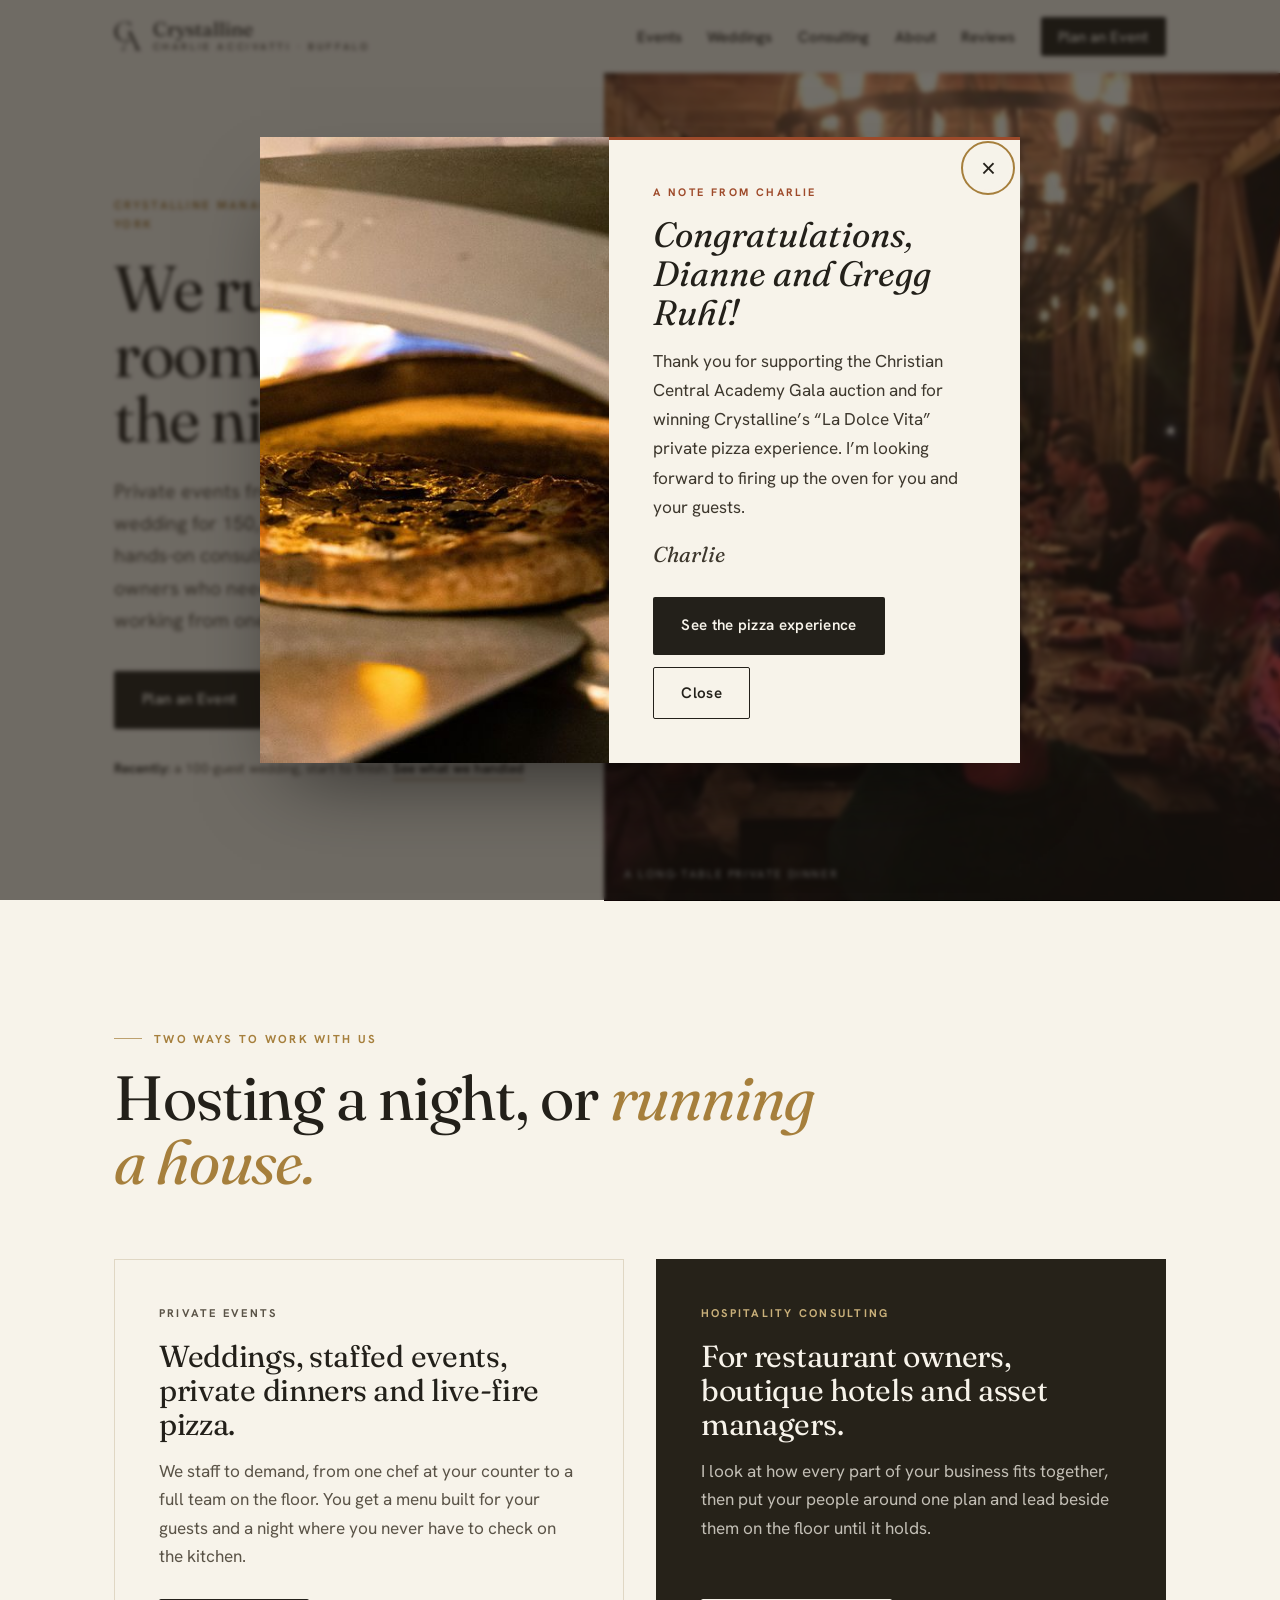
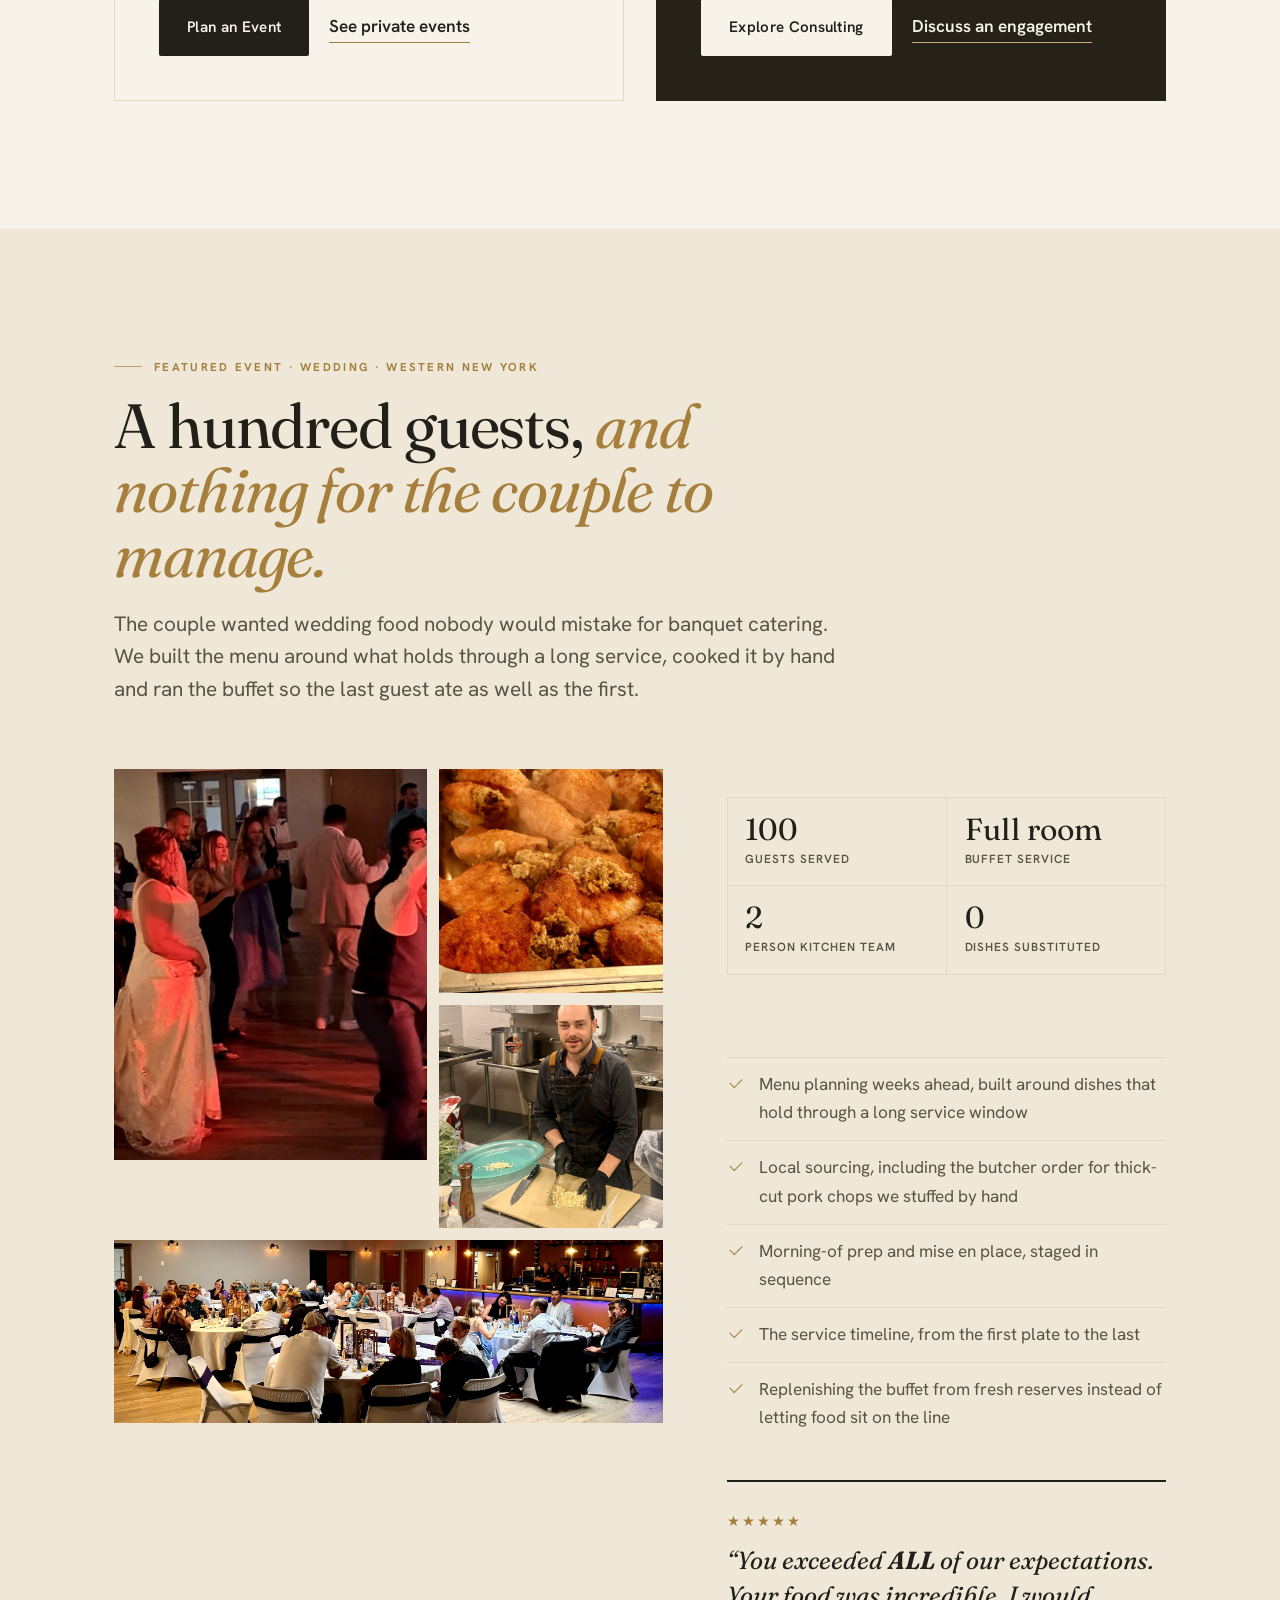
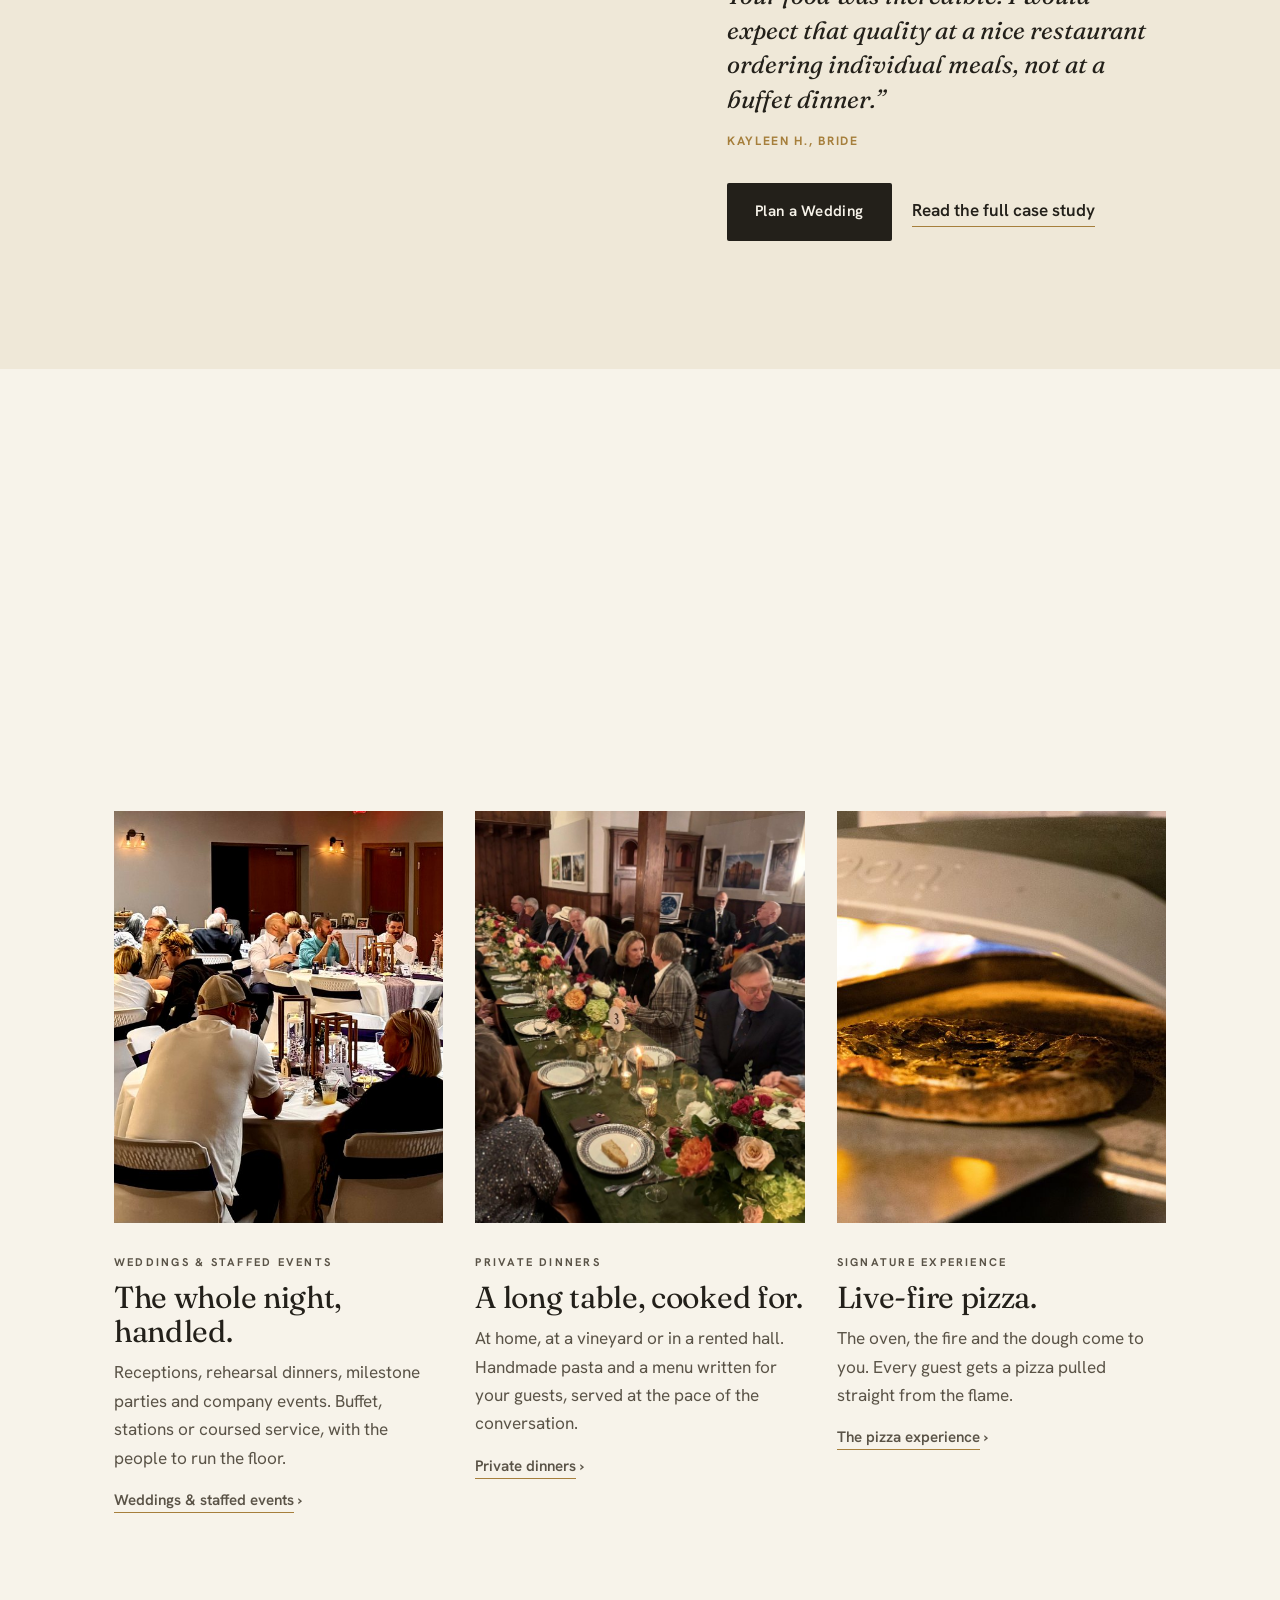
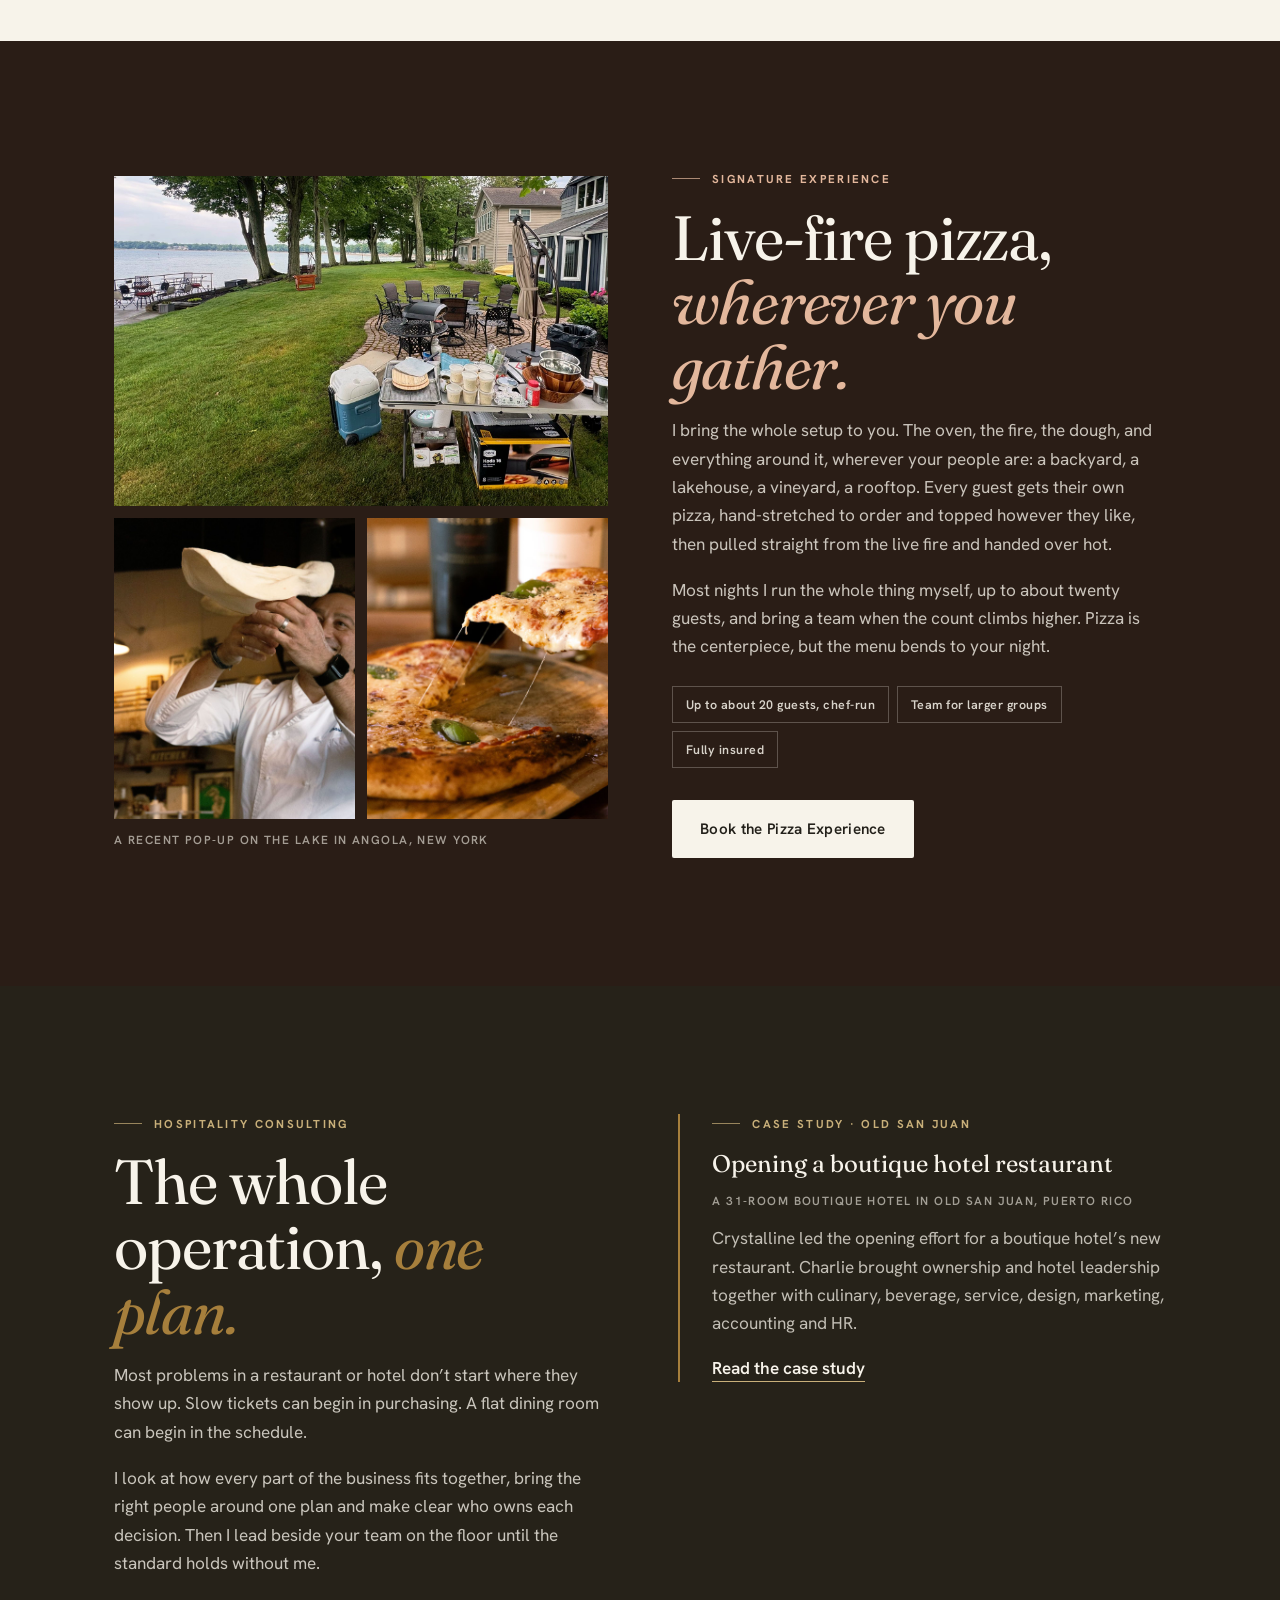
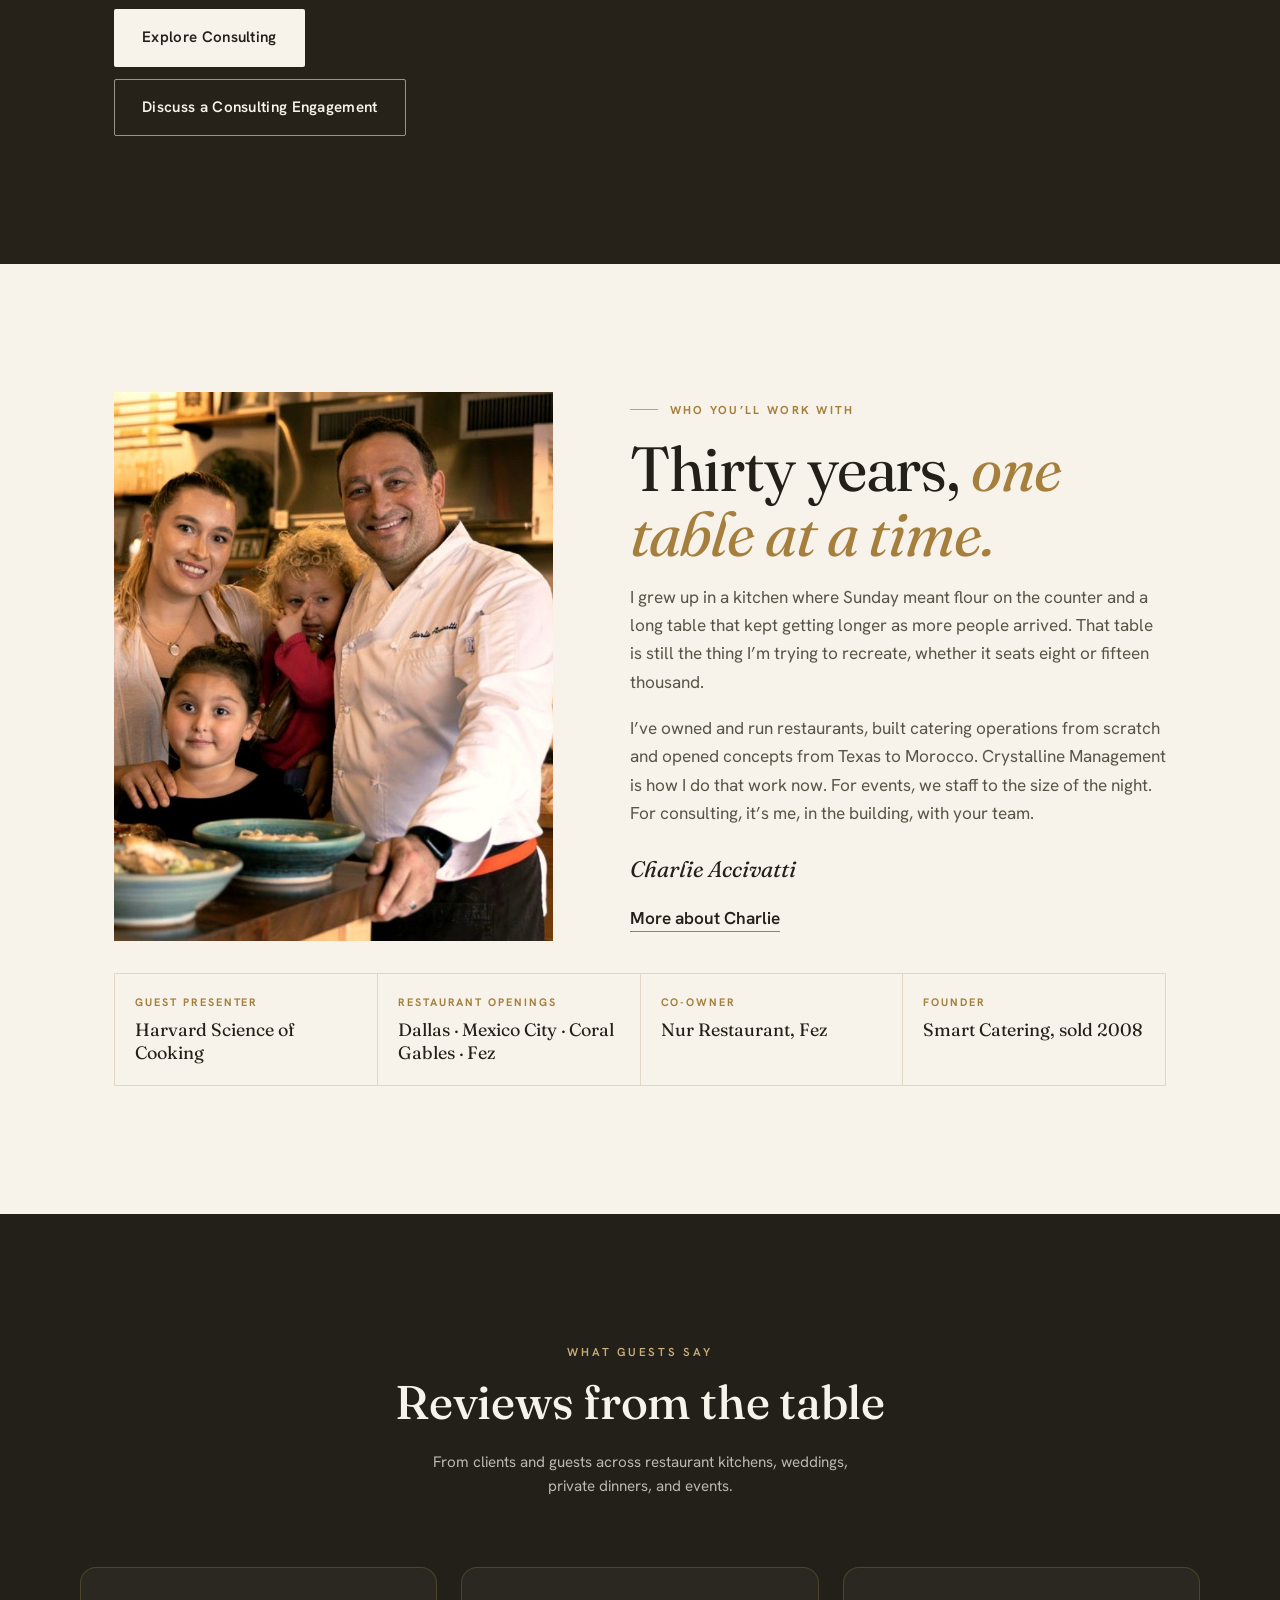
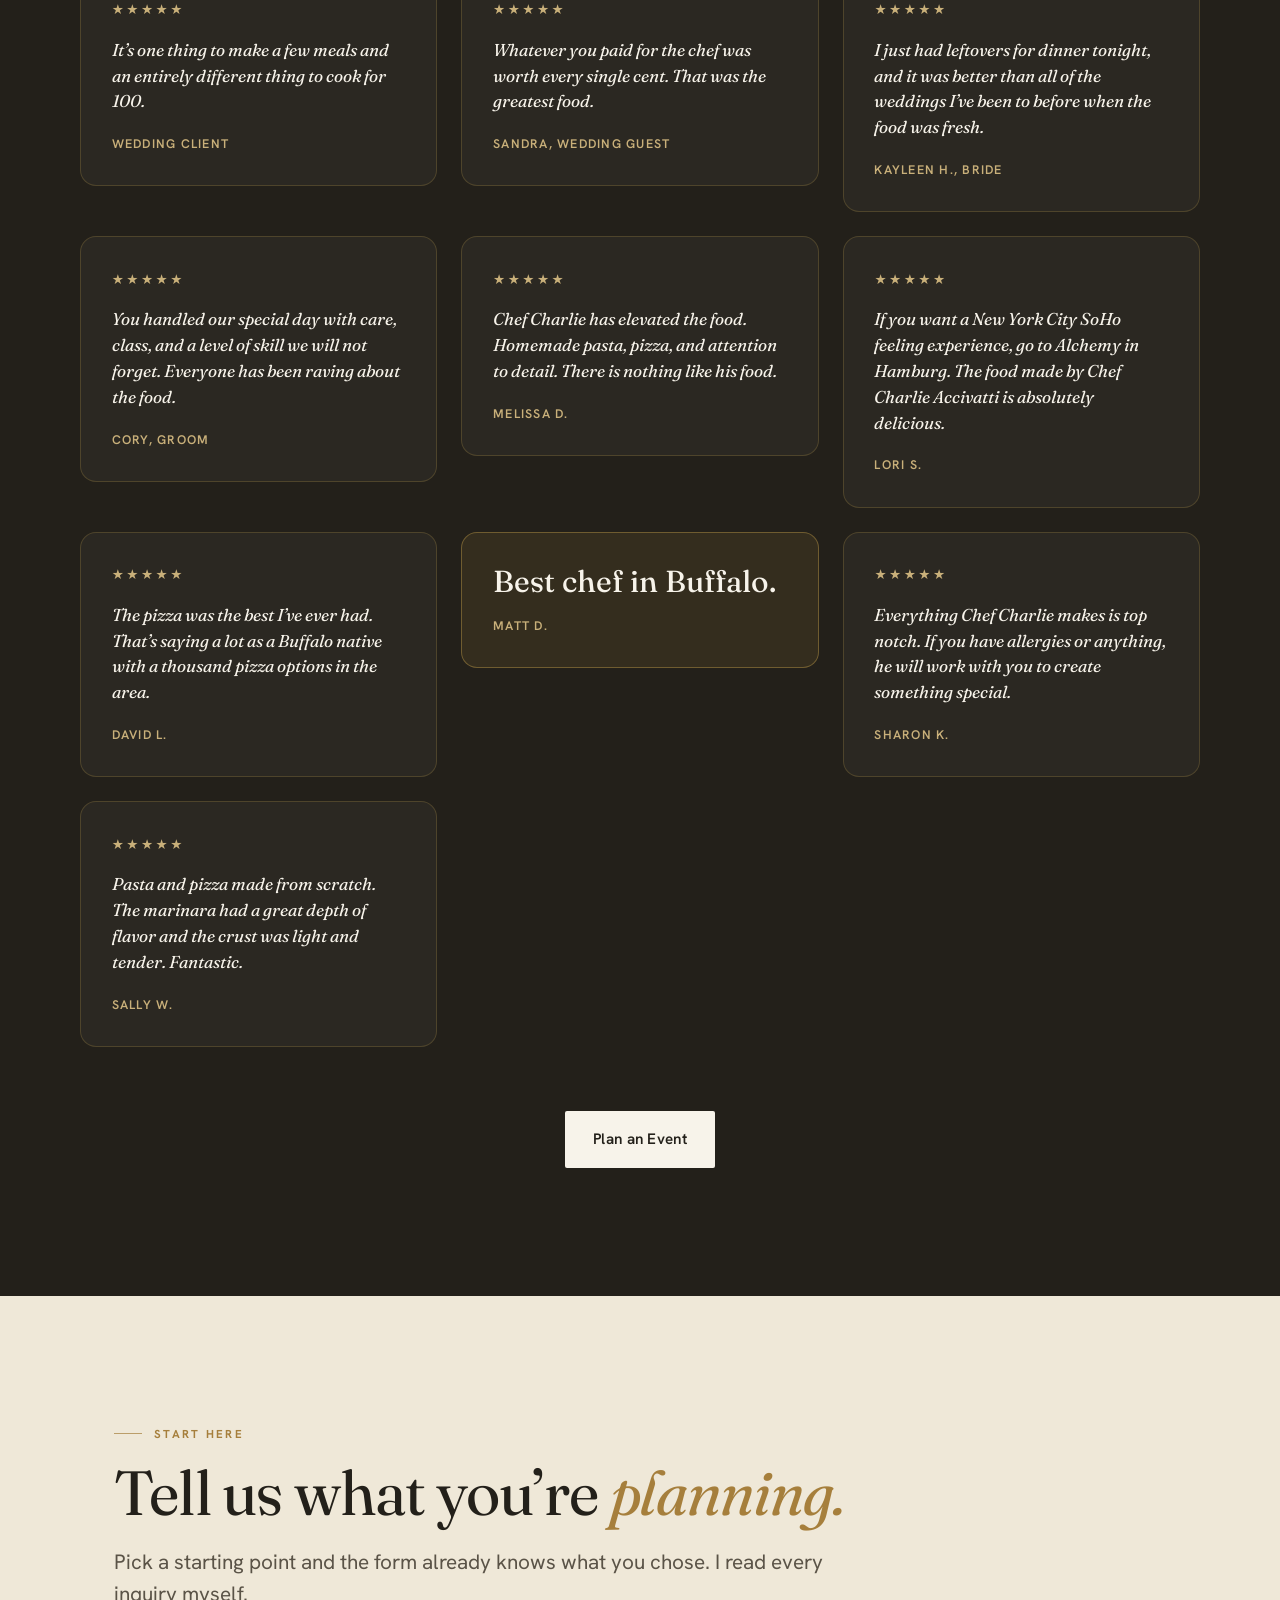
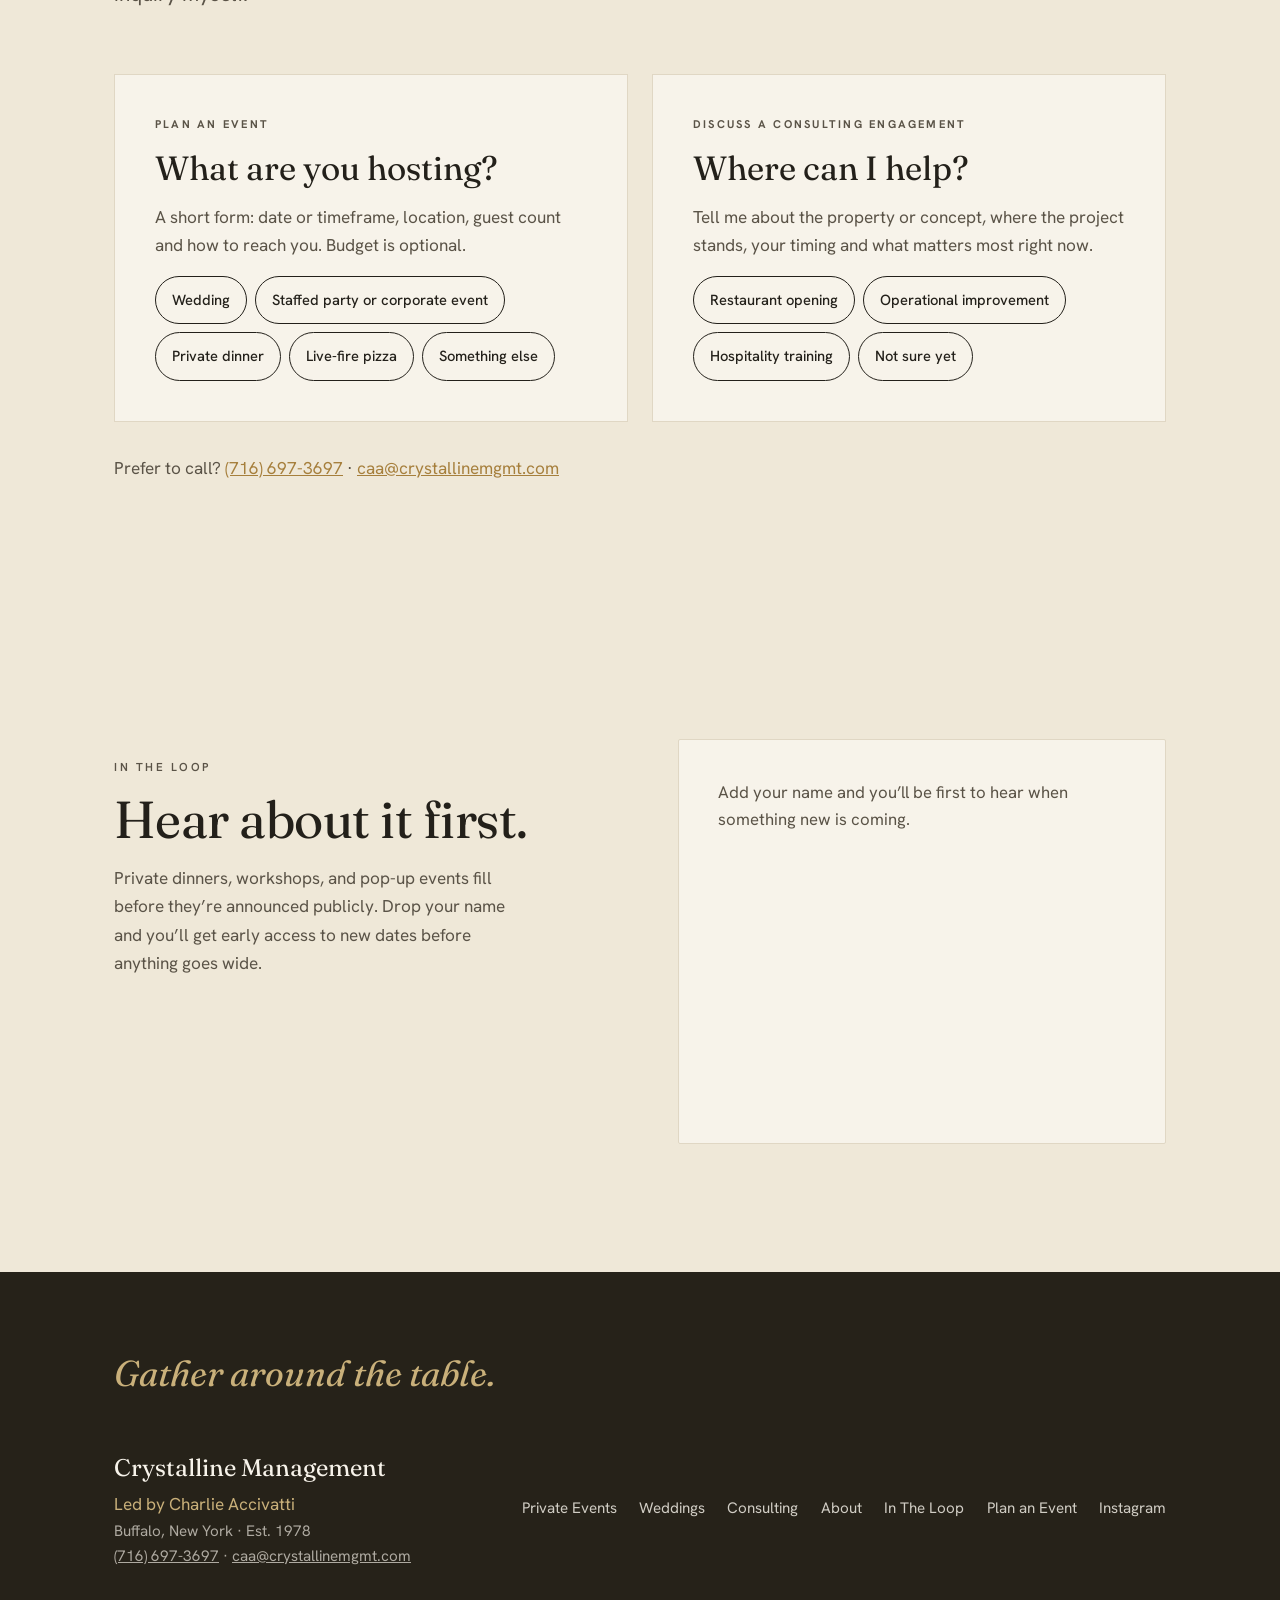
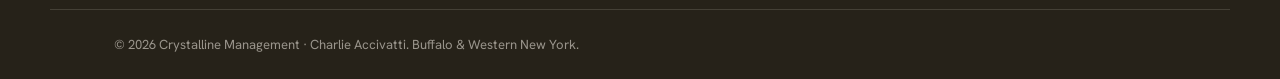
==== commit 4af0d480: "Ruhl note: winning, not bidding Co-Authored-By: Claude Opus 5.5 <noreply@anthropic.com> Claude-Sessi" ====
--- a/index.html
+++ b/index.html
@@ -543,7 +543,7 @@
     <div class="note-pop-body">
       <p class="note-pop-kicker">A note from Charlie</p>
       <h2 class="note-head" id="notePopTitle">Congratulations, Dianne and Gregg Ruhl!</h2>
-      <p>Thank you for supporting the Christian Central Academy Gala auction and for bidding on Crystalline’s “La Dolce Vita” private pizza experience. I’m looking forward to firing up the oven for you and your guests.</p>
+      <p>Thank you for supporting the Christian Central Academy Gala auction and for winning Crystalline’s “La Dolce Vita” private pizza experience. I’m looking forward to firing up the oven for you and your guests.</p>
       <p class="note-sign">Charlie</p>
       <div class="btn-row">
         <a class="btn btn-solid" href="#popup" data-note-close>See the pizza experience</a>
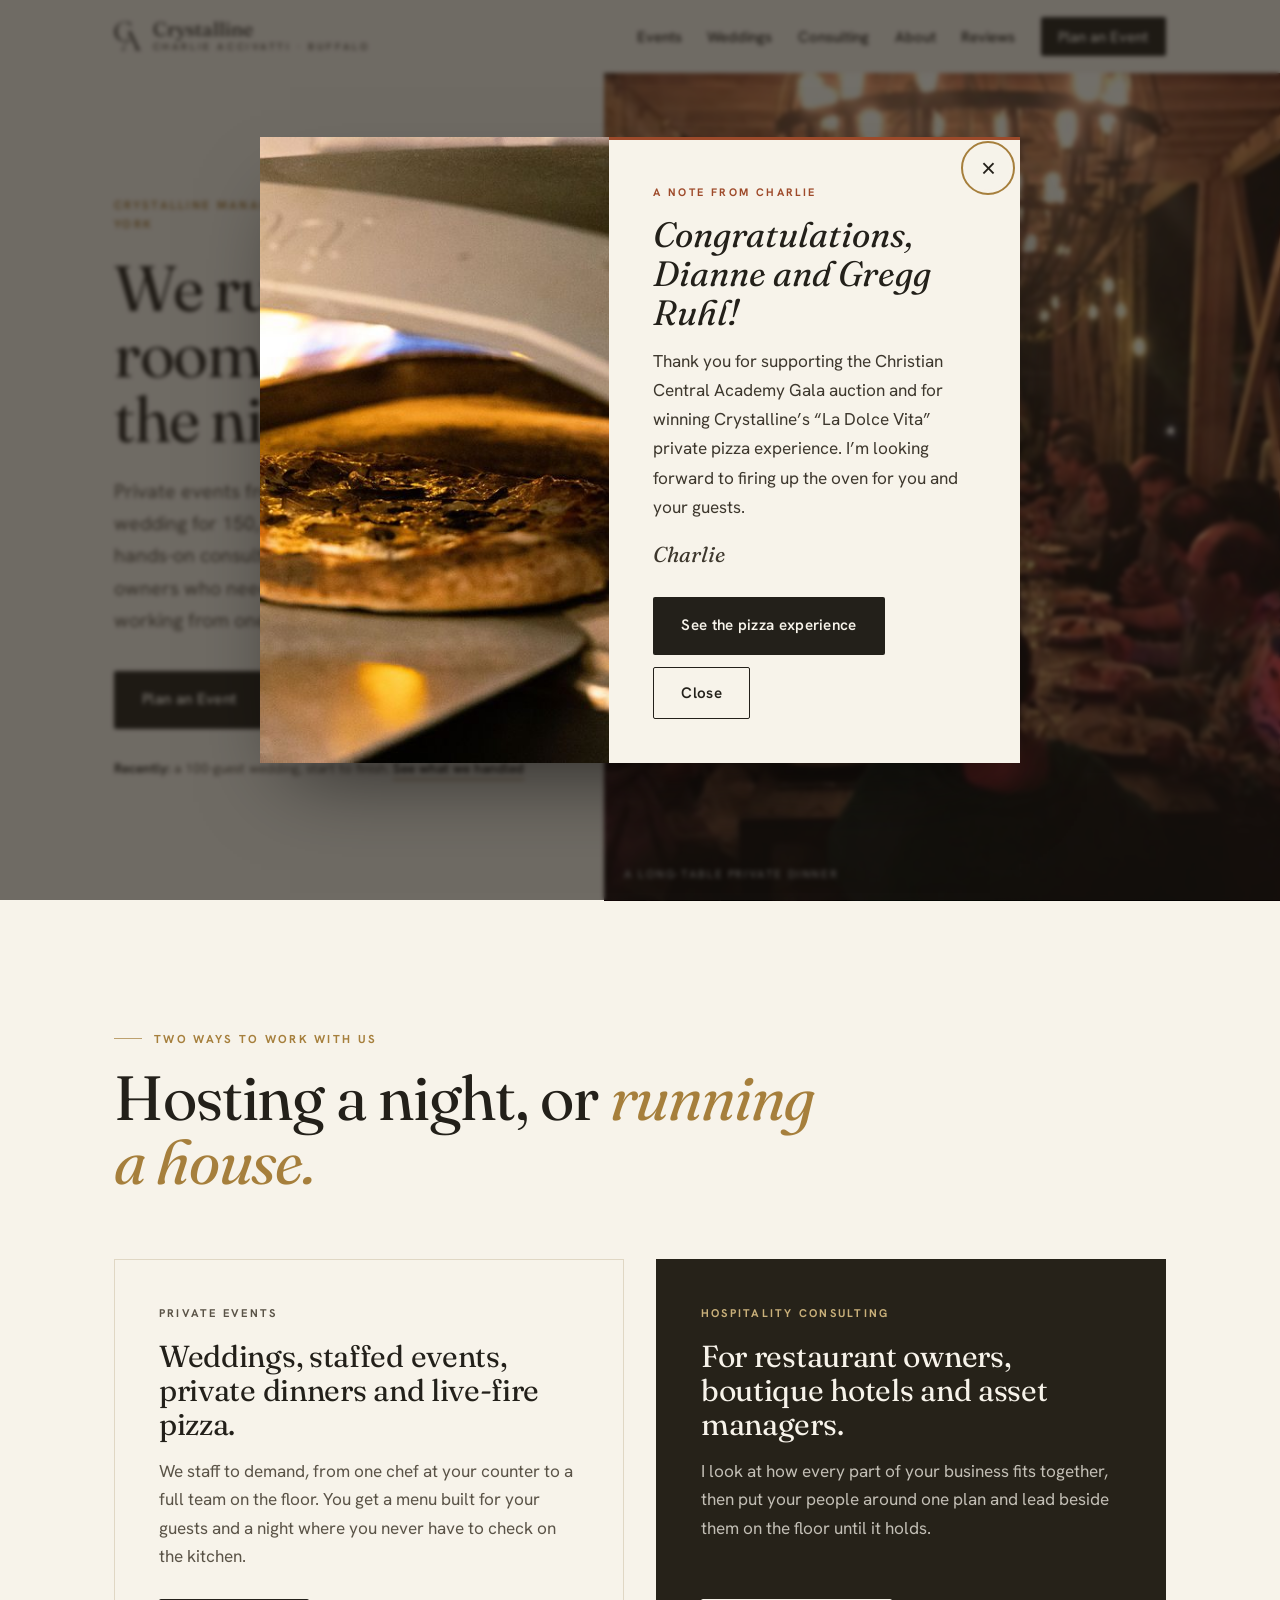
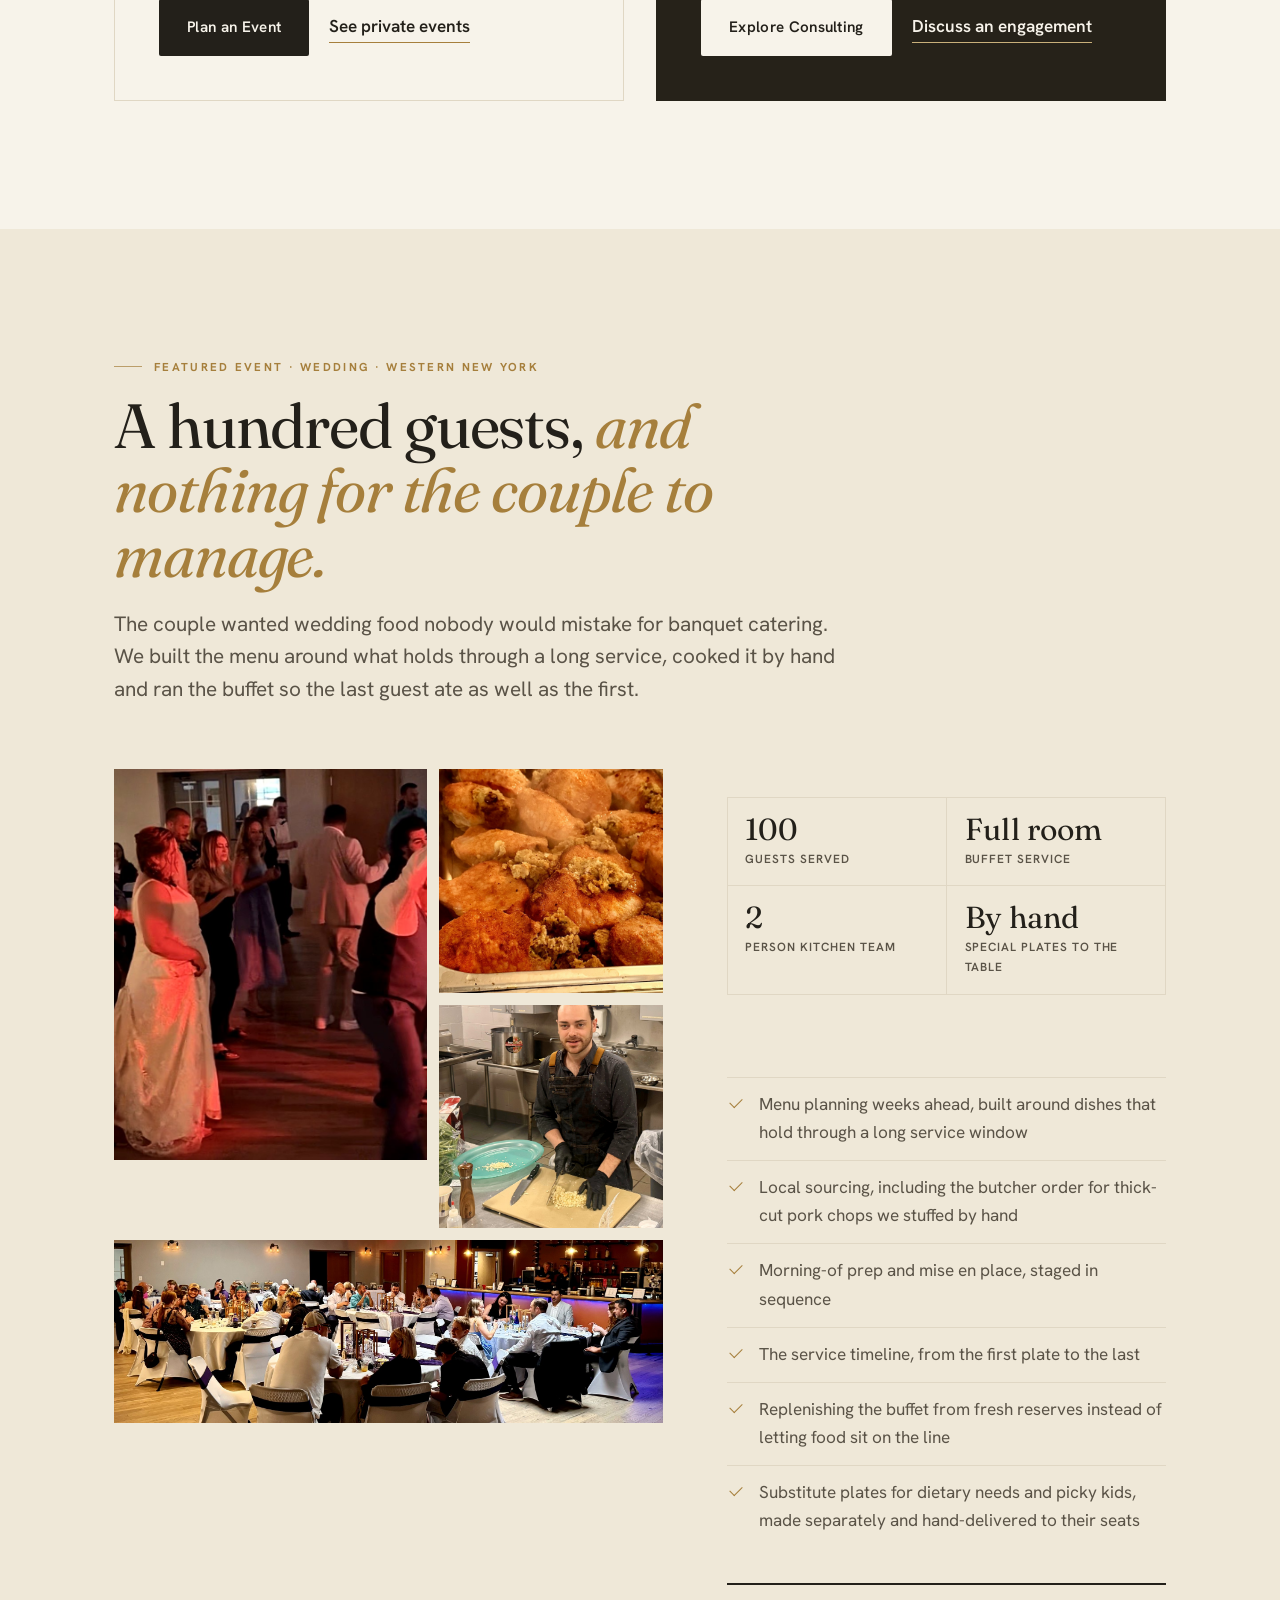
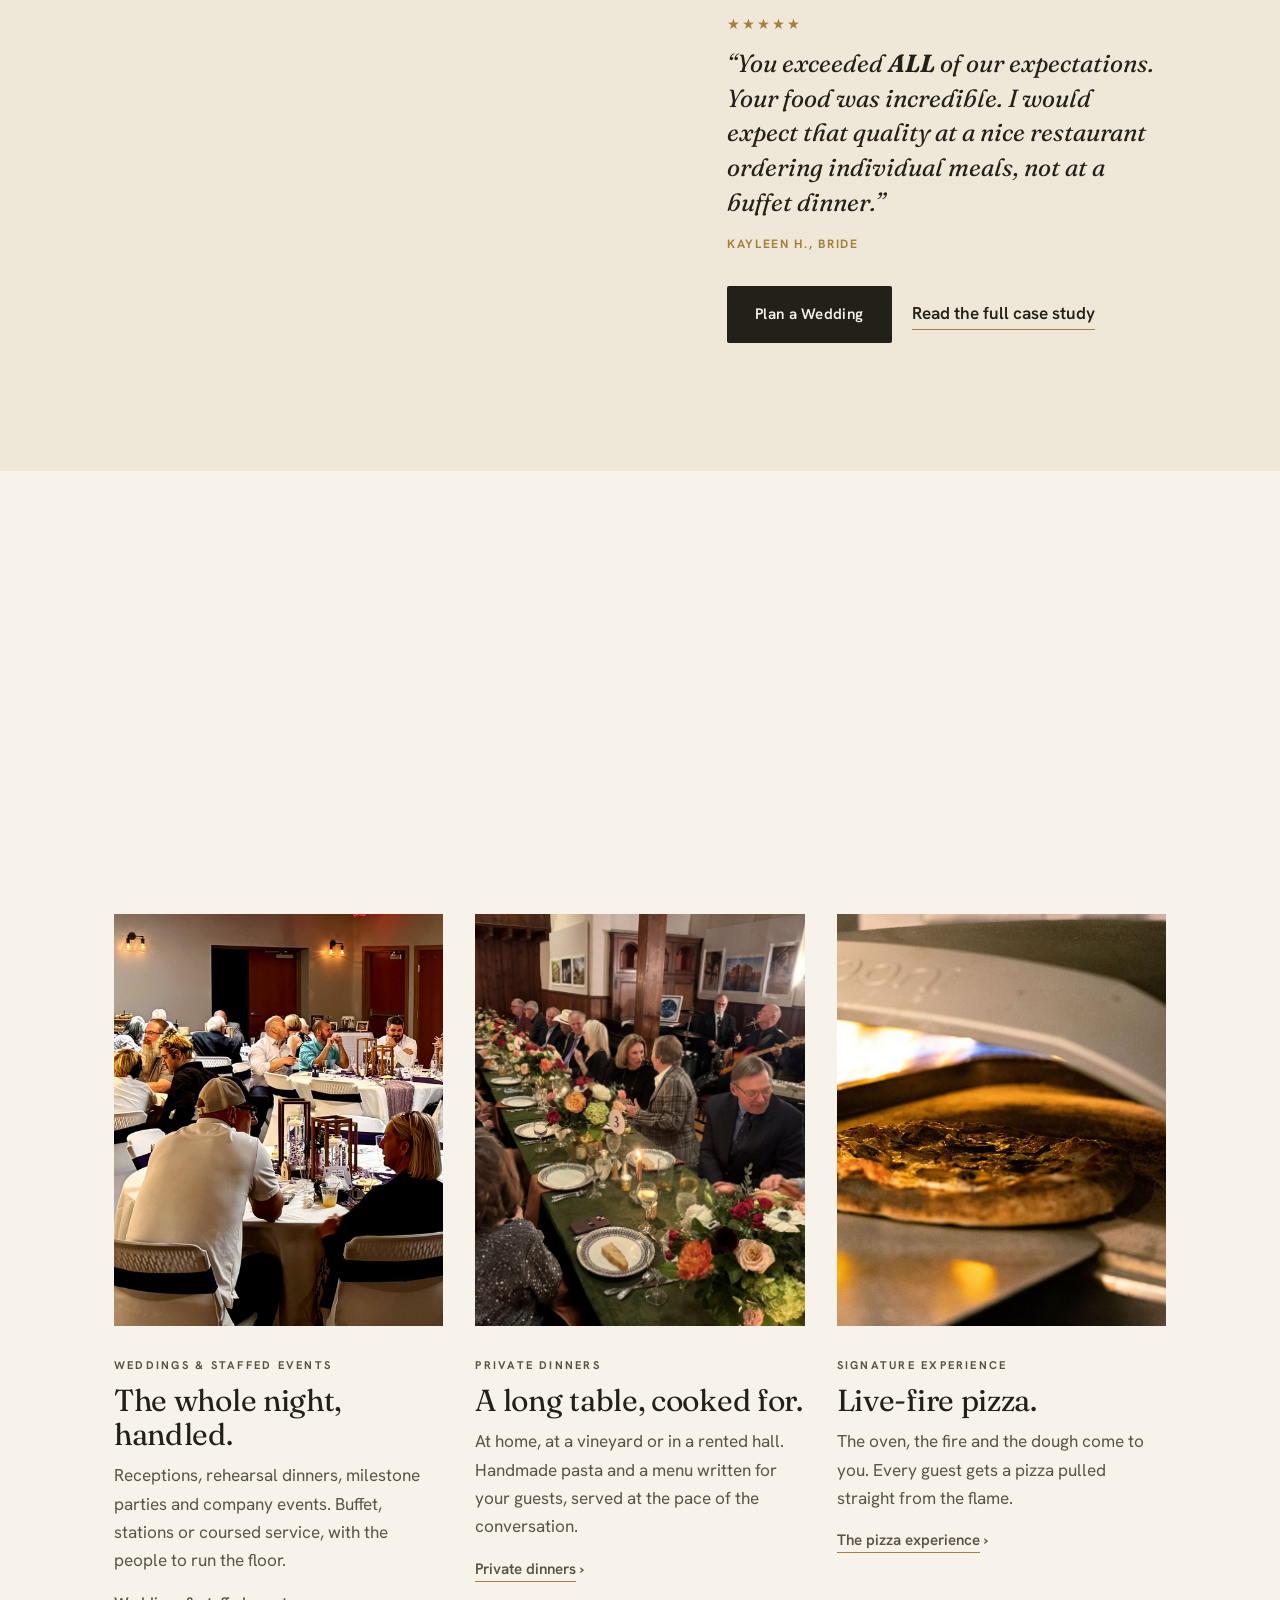
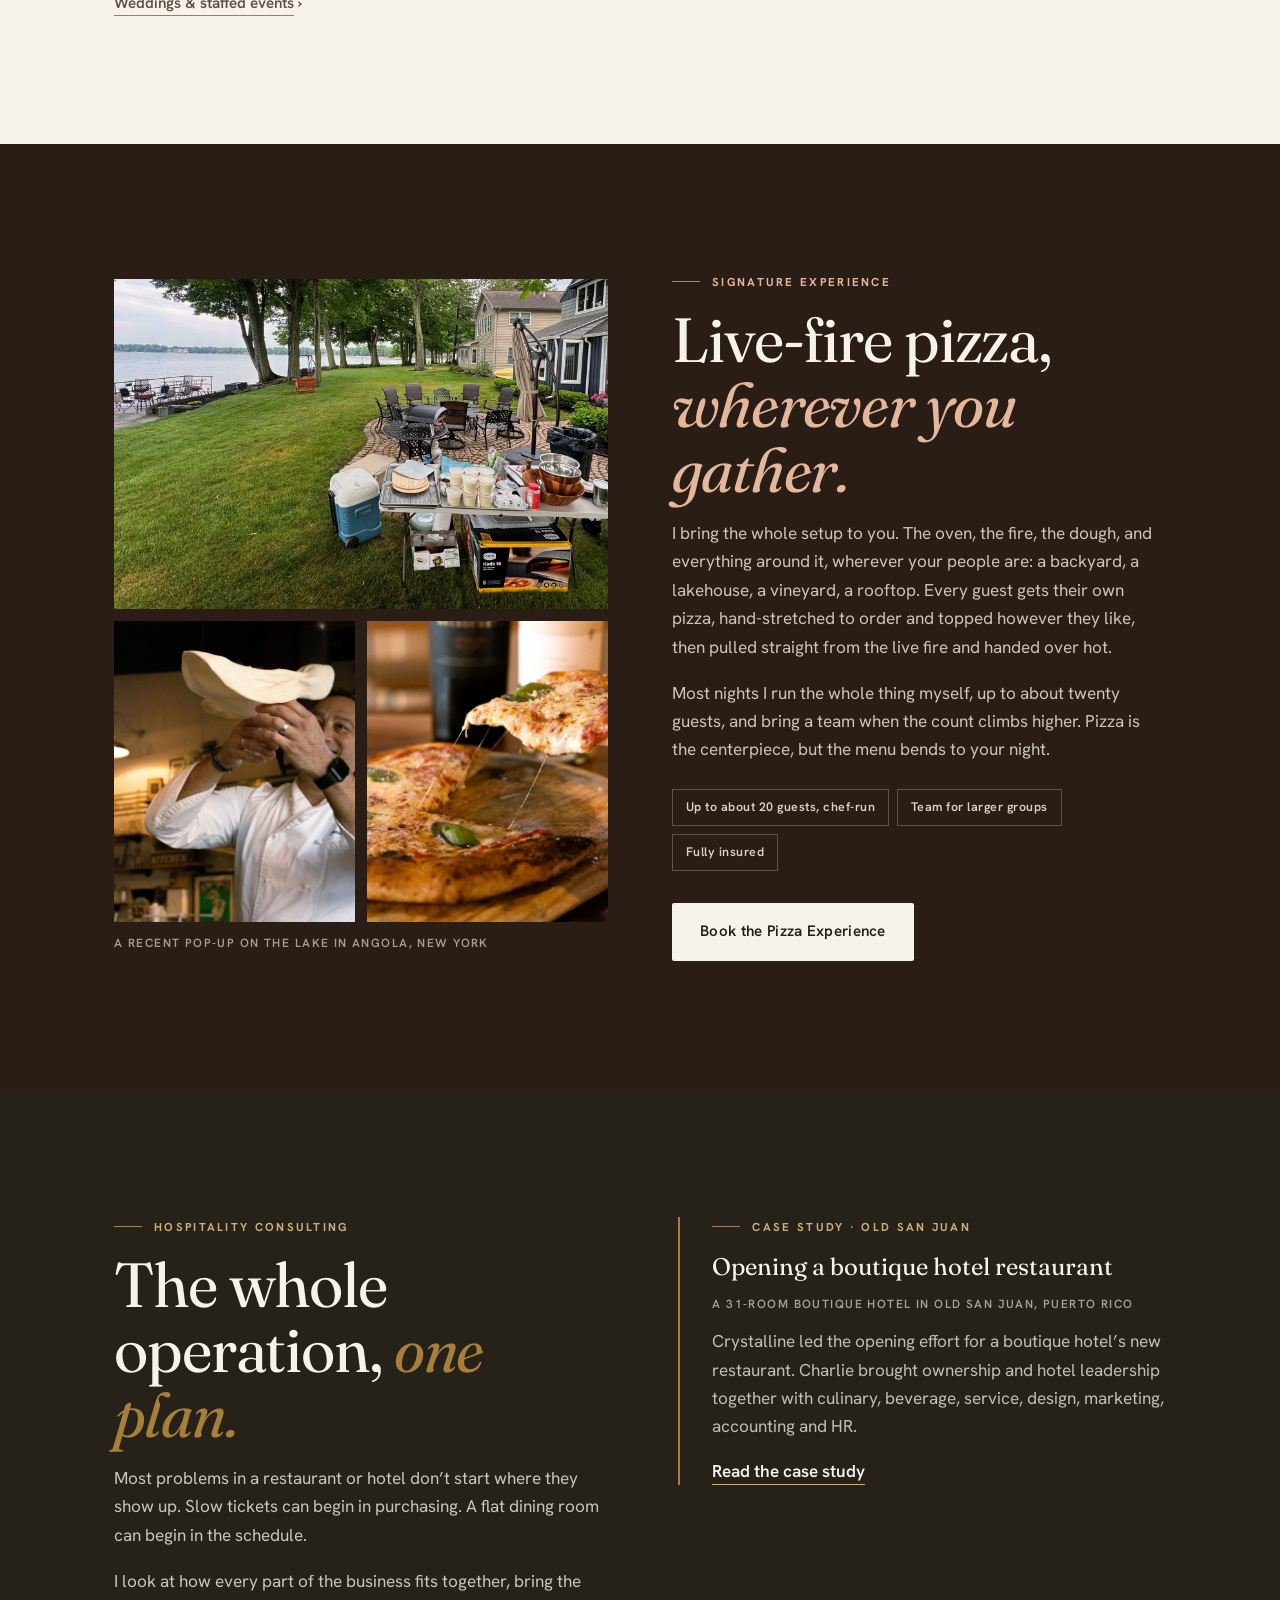
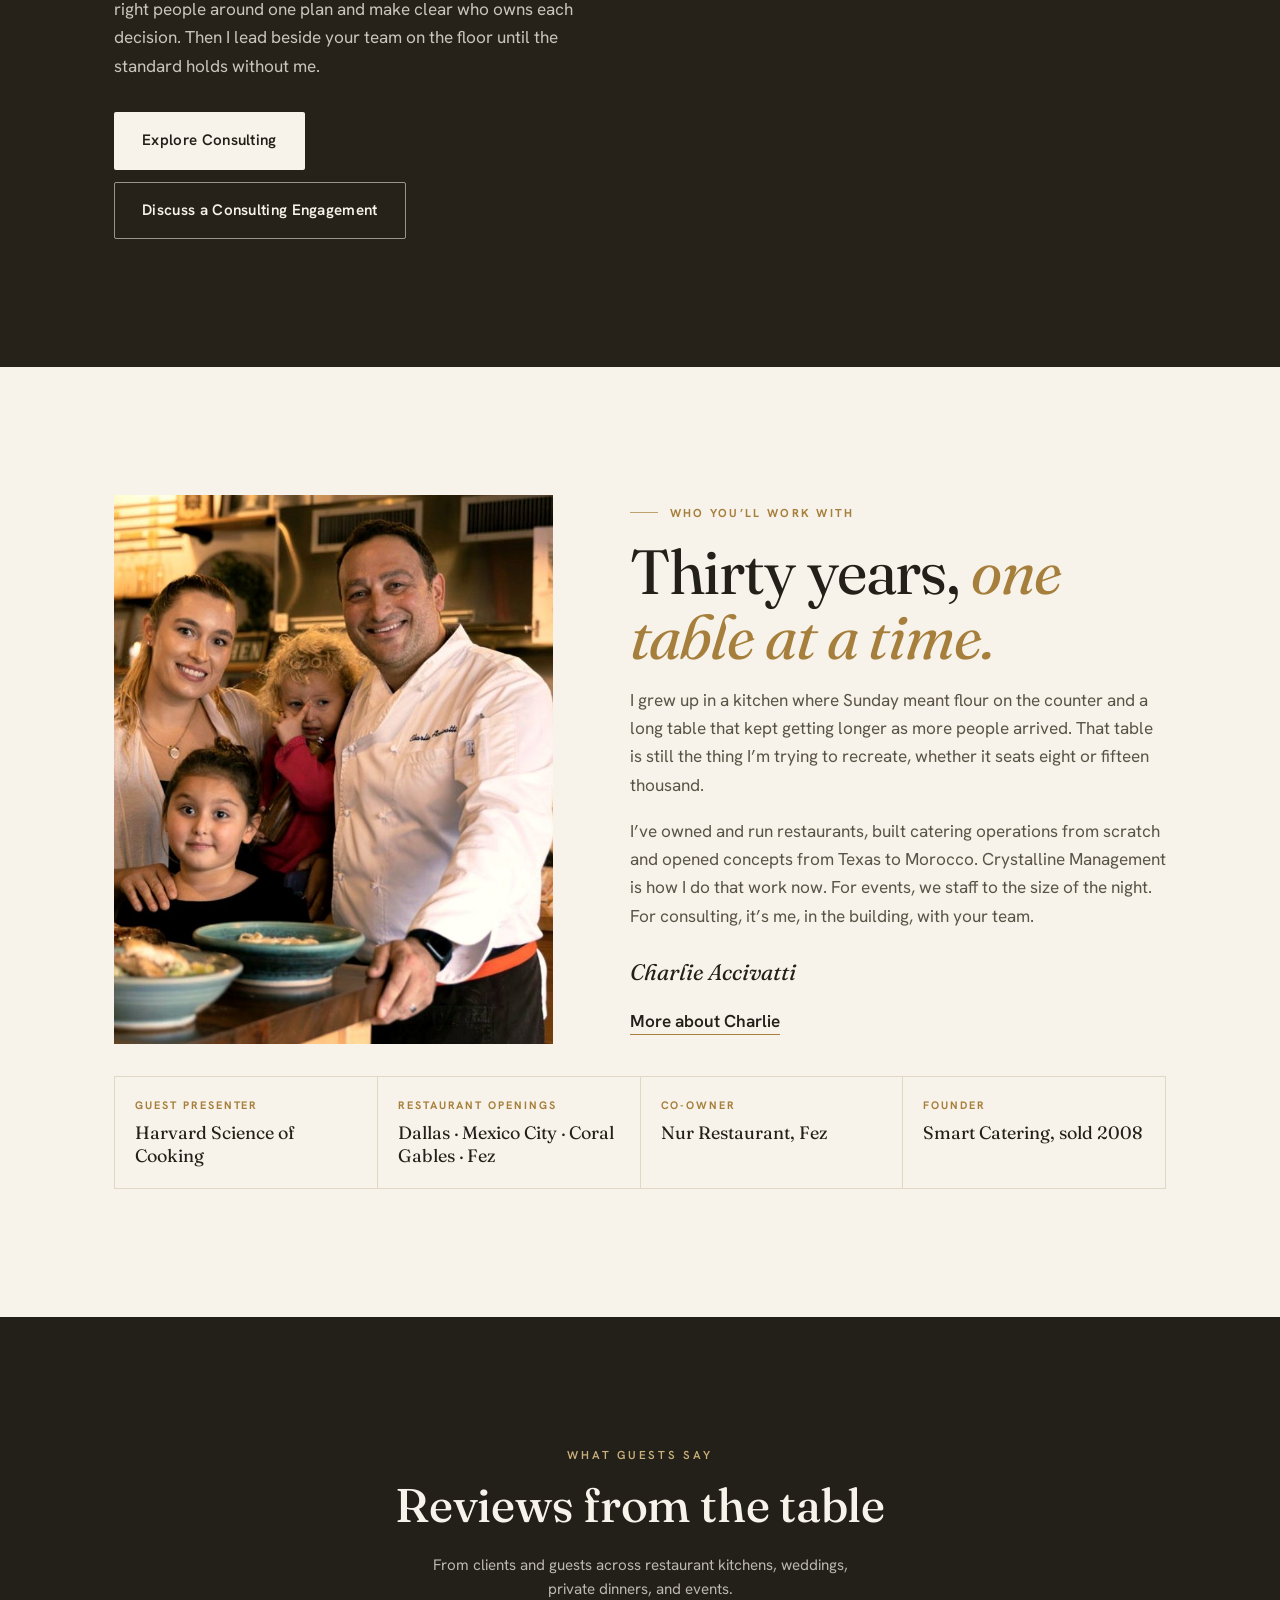
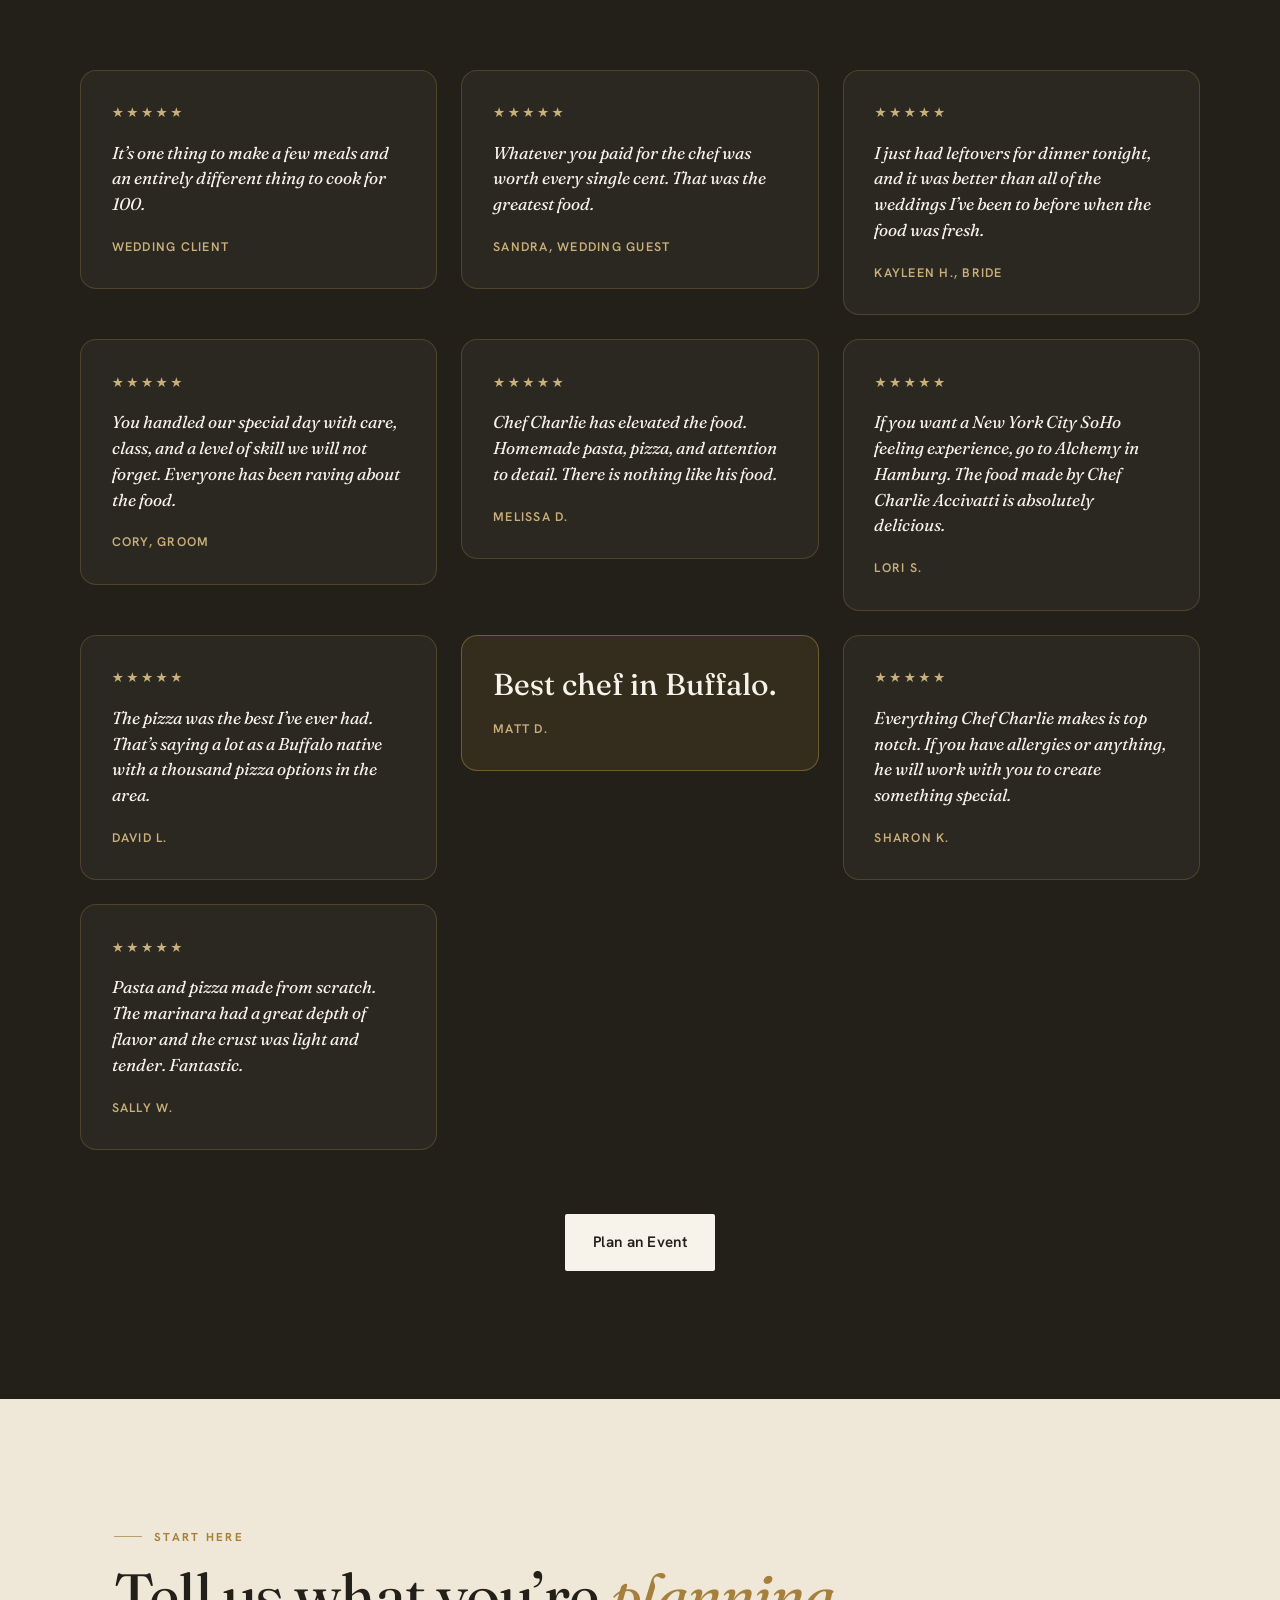
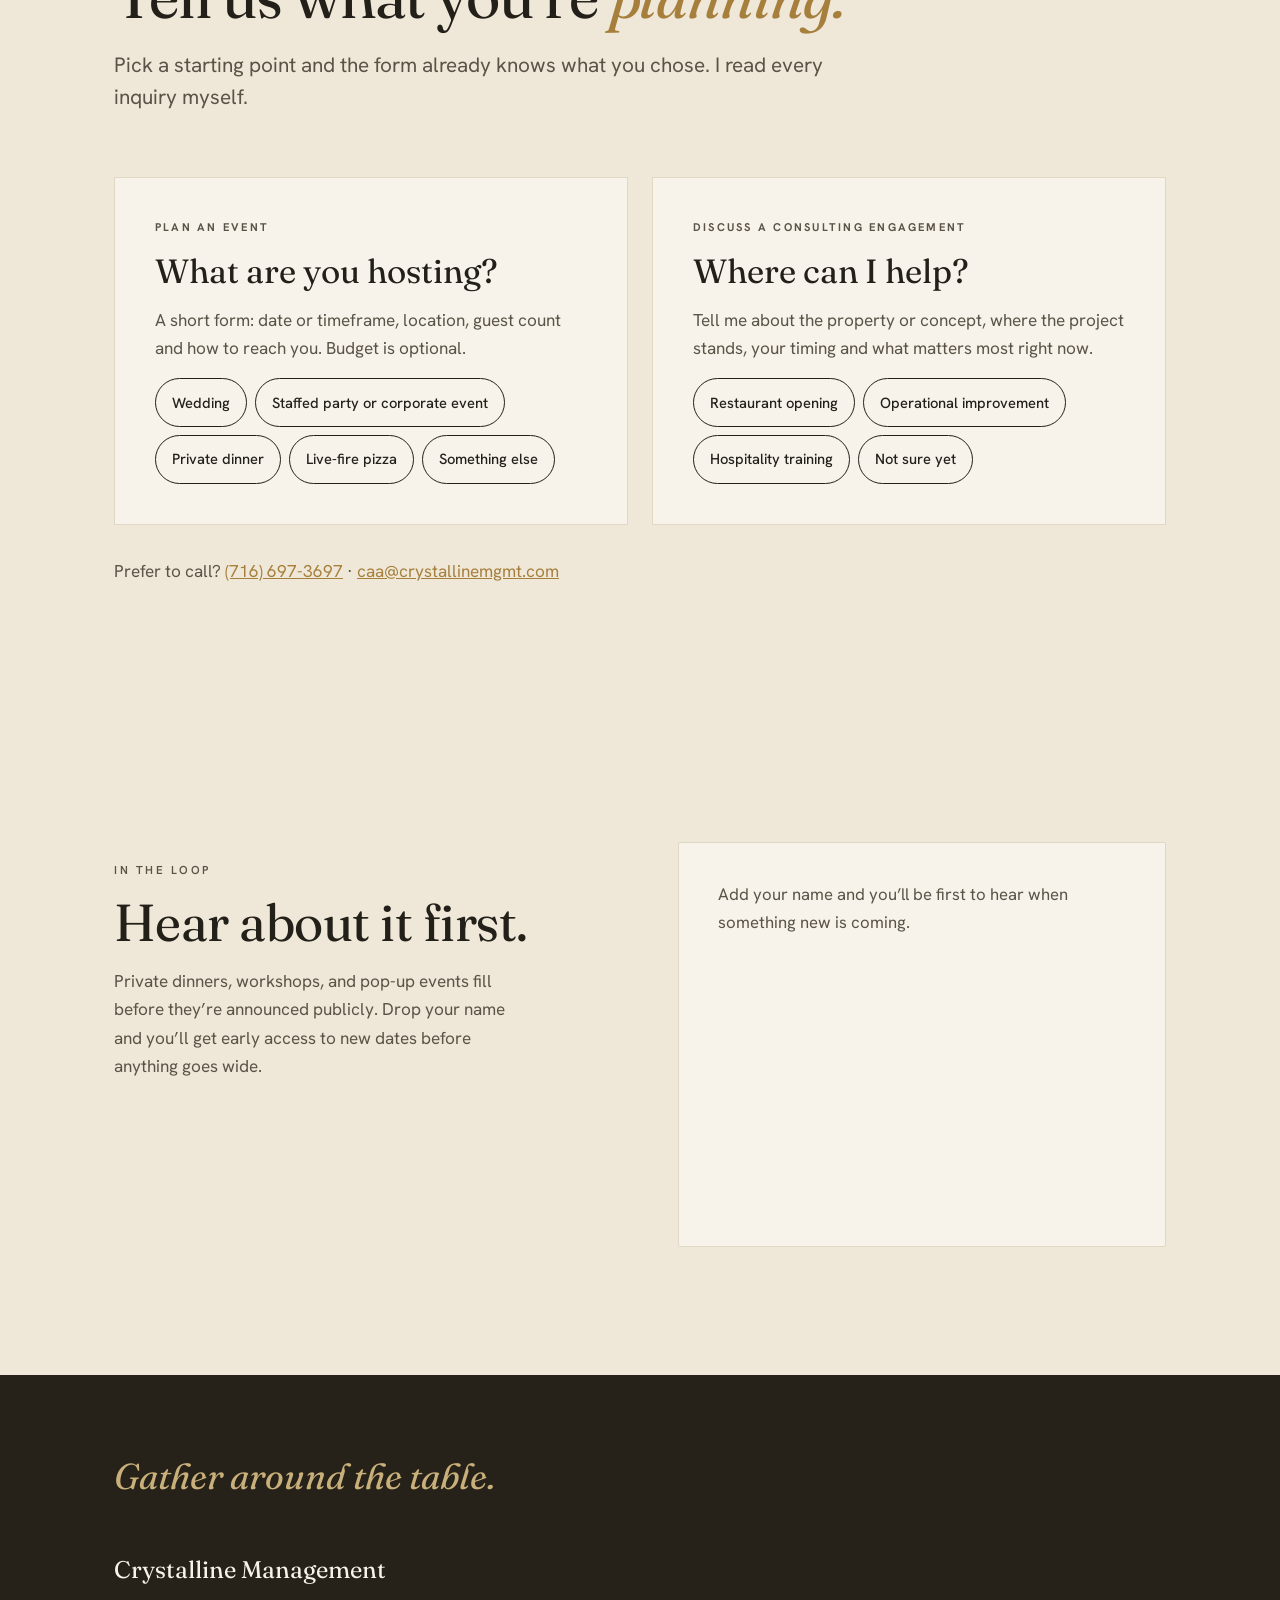
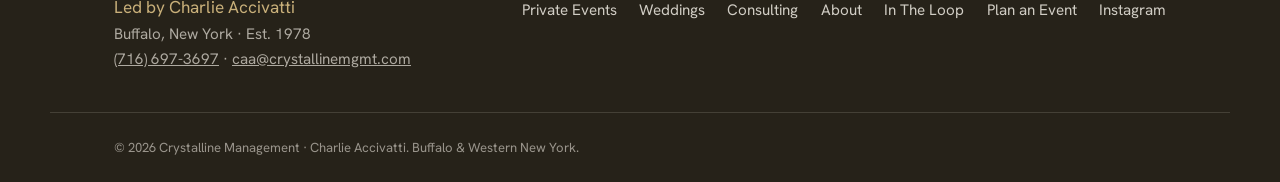
==== commit 8b4c805f: "Wedding: replace 'no dishes substituted' with hand-delivered dietary and kids' plates Co-Authored-By" ====
--- a/index.html
+++ b/index.html
@@ -253,7 +253,7 @@
             <div role="listitem"><p class="fw-num">100</p><p class="fw-lbl">Guests served</p></div>
             <div role="listitem"><p class="fw-num">Full room</p><p class="fw-lbl">Buffet service</p></div>
             <div role="listitem"><p class="fw-num">2</p><p class="fw-lbl">Person kitchen team</p></div>
-            <div role="listitem"><p class="fw-num">0</p><p class="fw-lbl">Dishes substituted</p></div>
+            <div role="listitem"><p class="fw-num">By hand</p><p class="fw-lbl">Special plates to the table</p></div>
           </div>
 
           <h3 class="plate-title reveal">What we took off their plate</h3>
@@ -263,6 +263,7 @@
             <li>Morning-of prep and mise en place, staged in sequence</li>
             <li>The service timeline, from the first plate to the last</li>
             <li>Replenishing the buffet from fresh reserves instead of letting food sit on the line</li>
+            <li>Substitute plates for dietary needs and picky kids, made separately and hand-delivered to their seats</li>
           </ul>
 
           <figure class="fw-quote reveal">
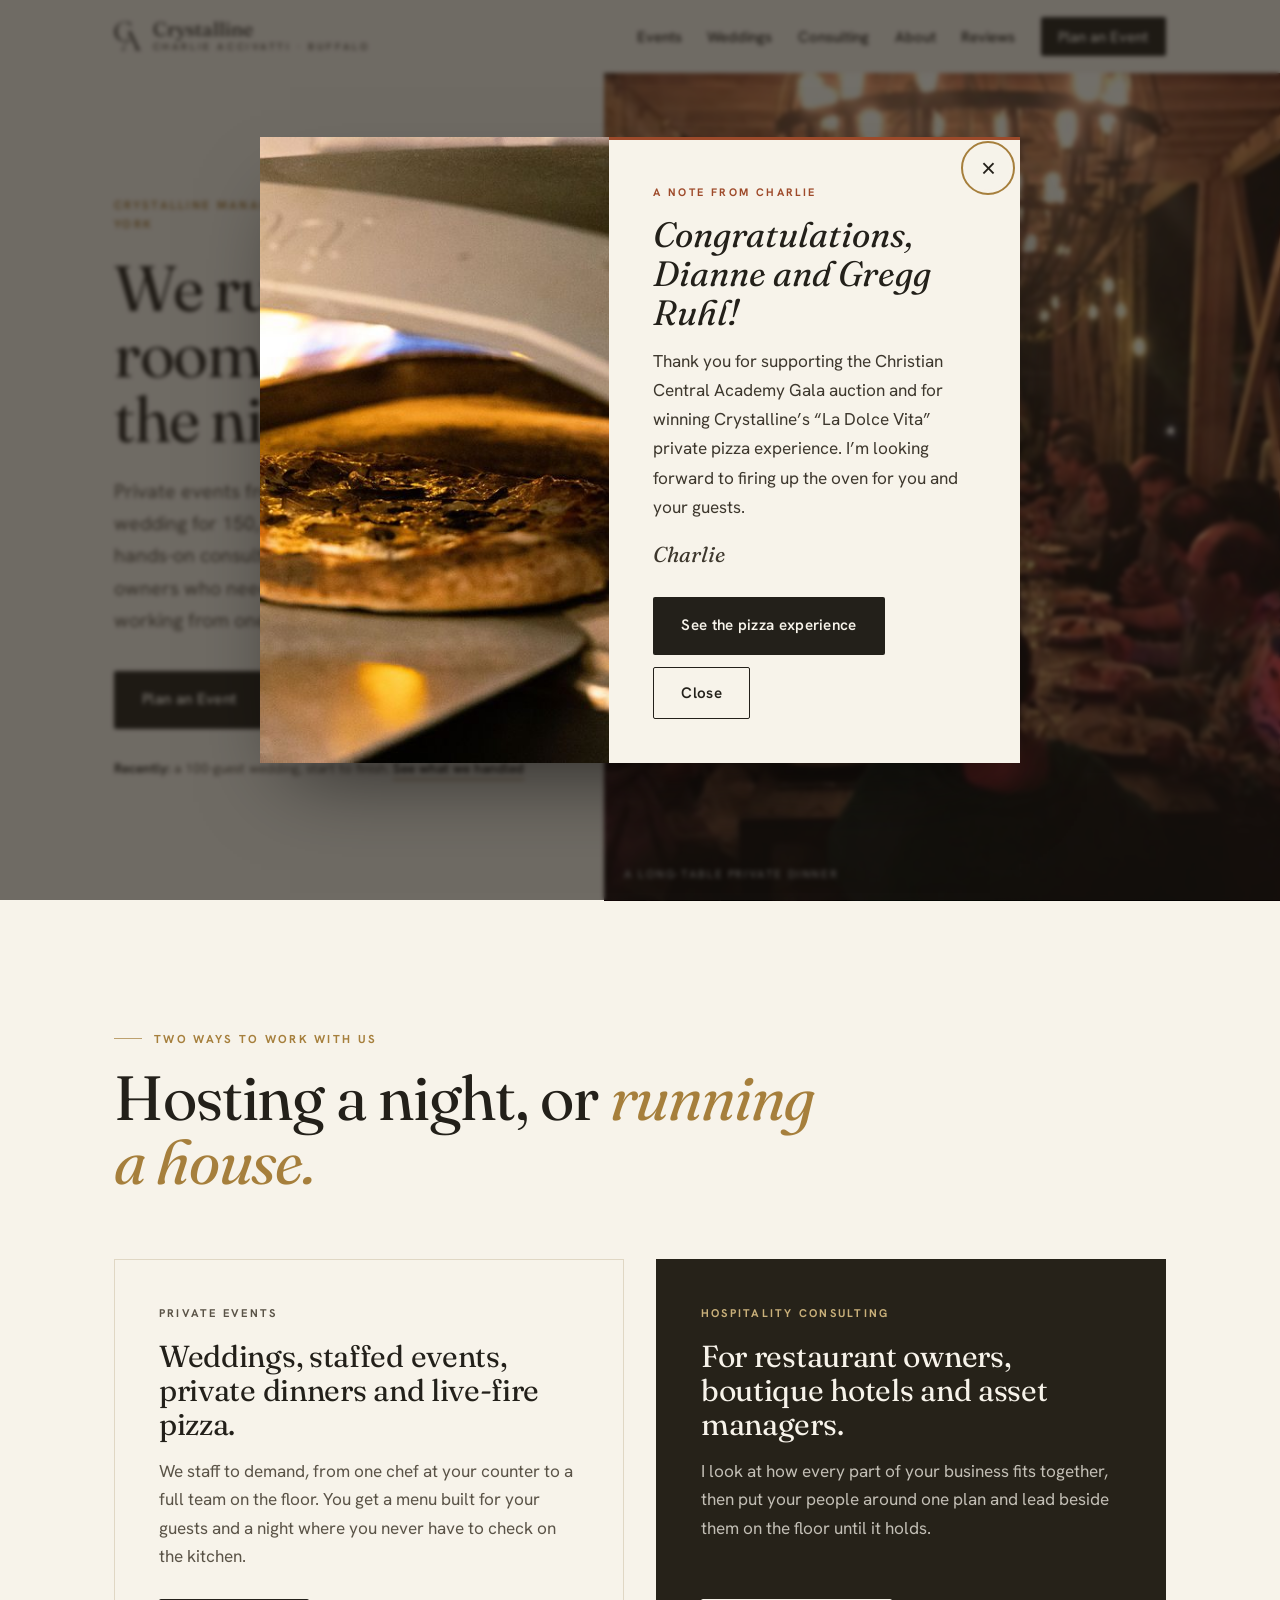
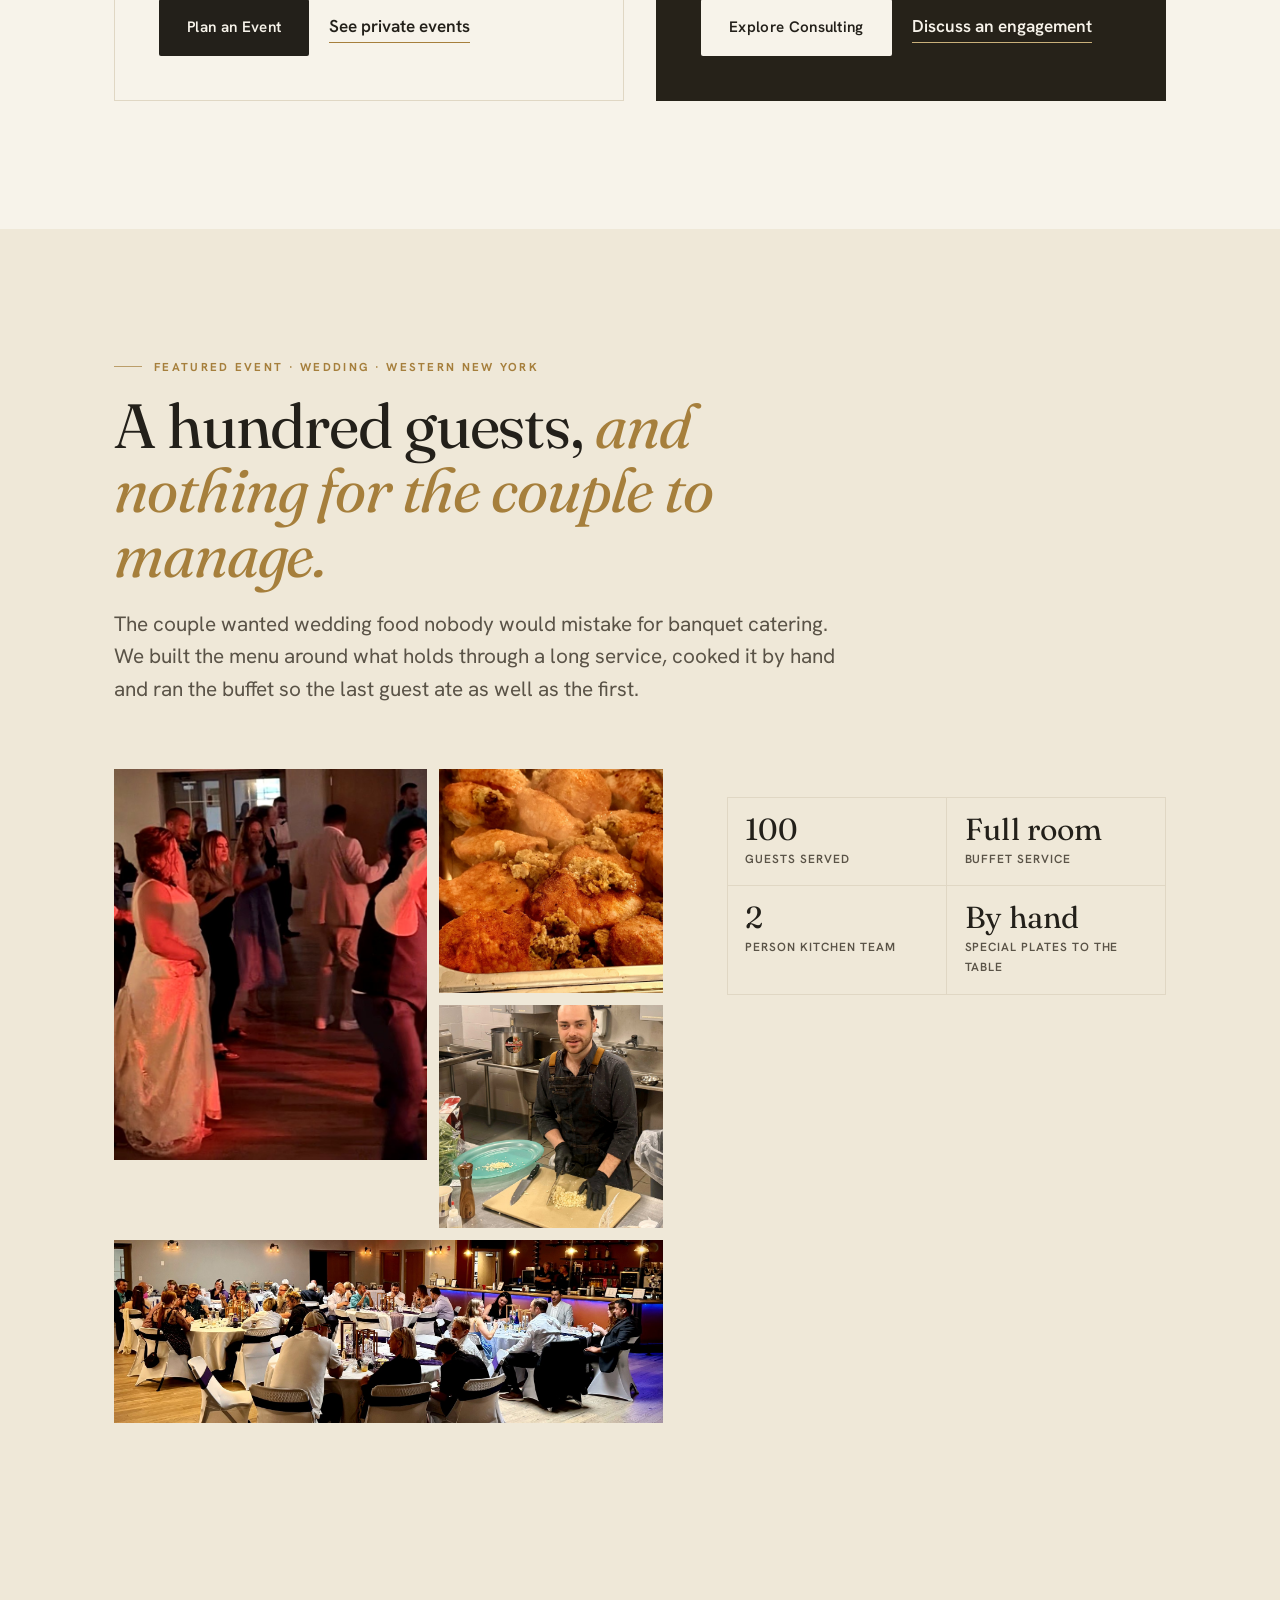
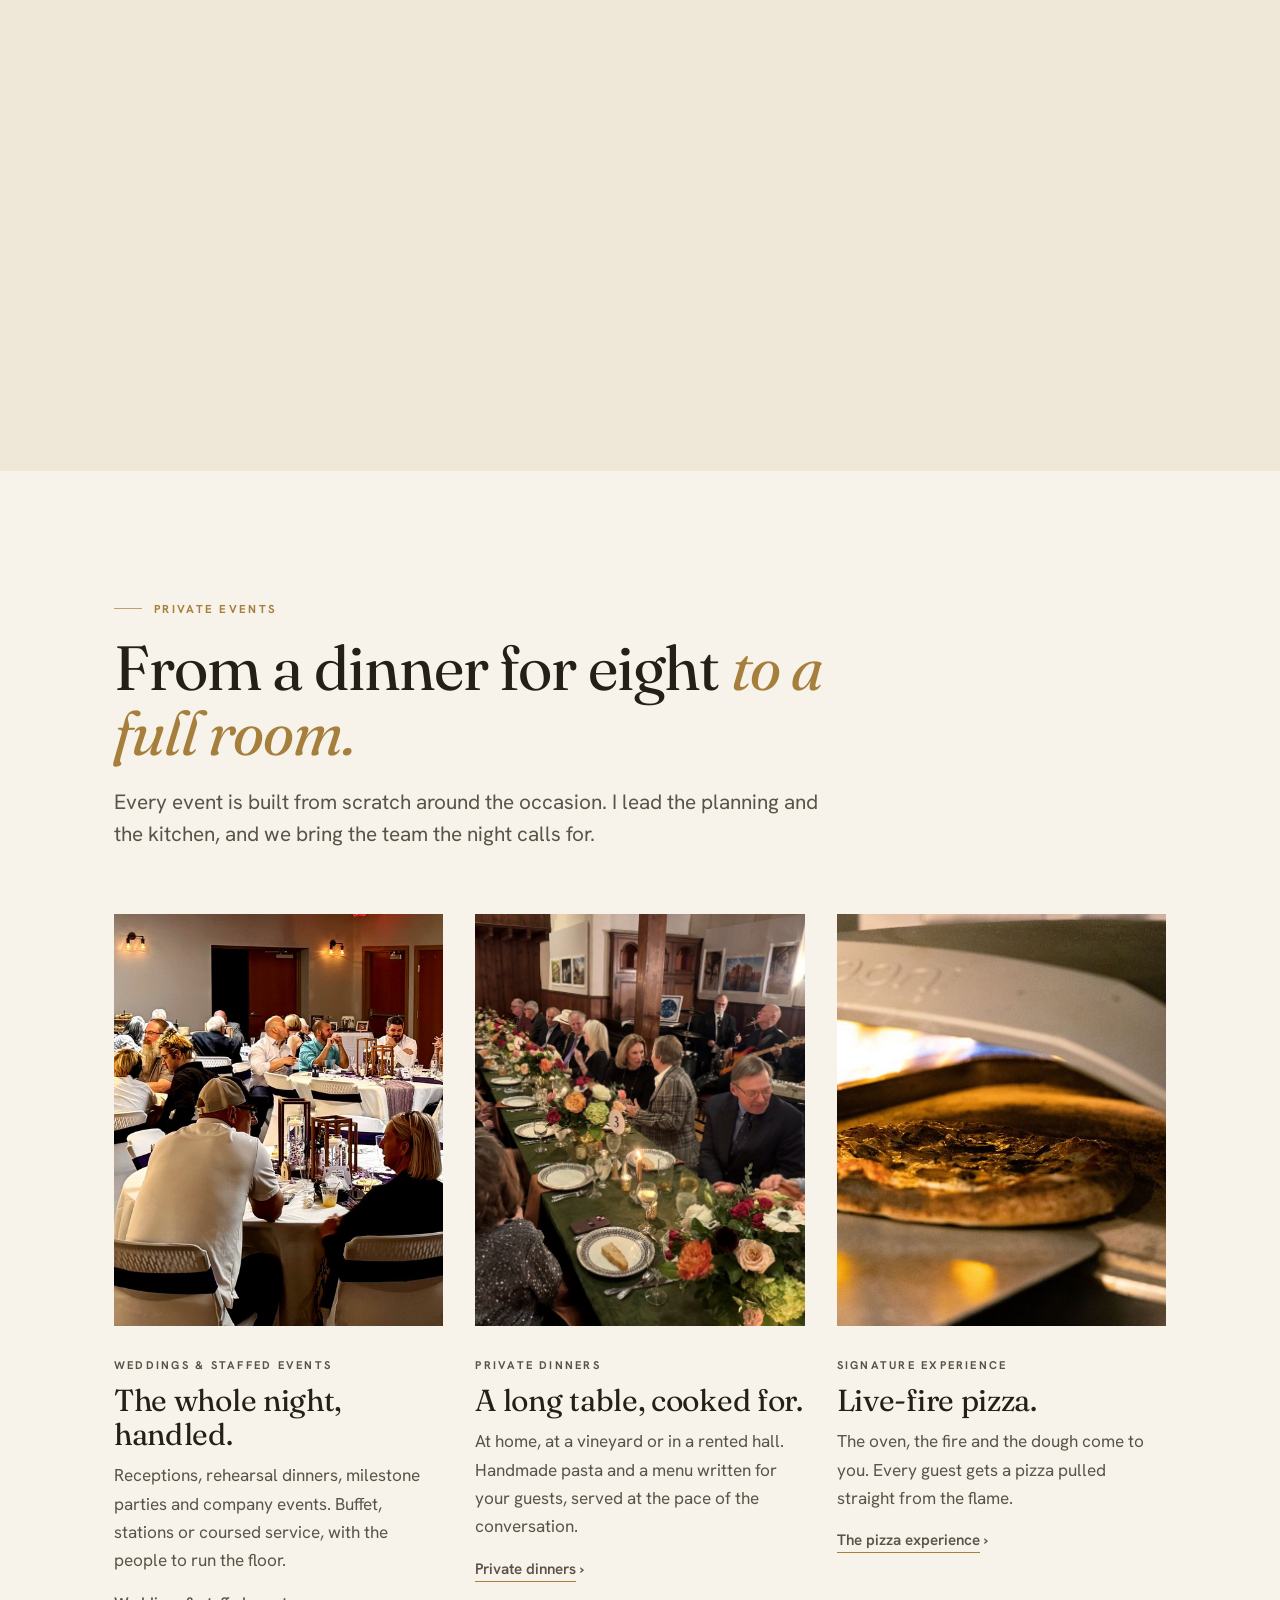
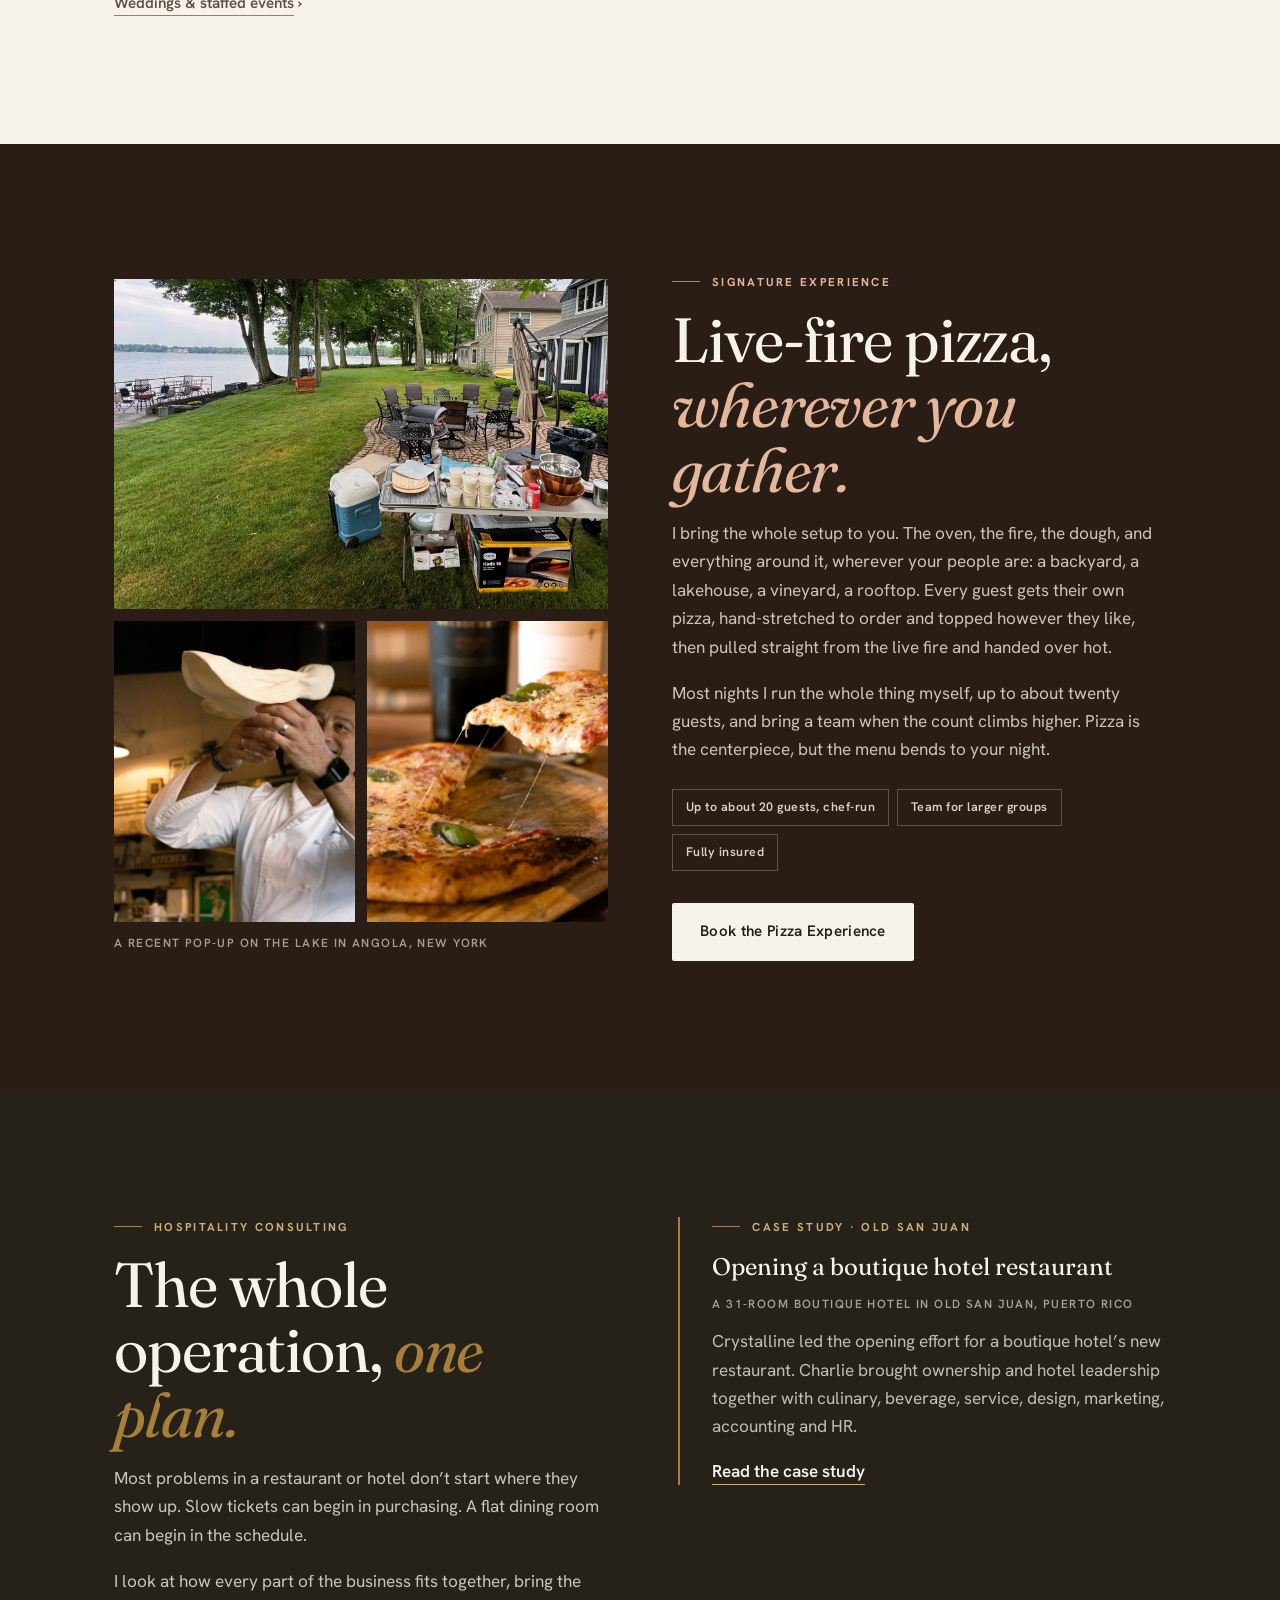
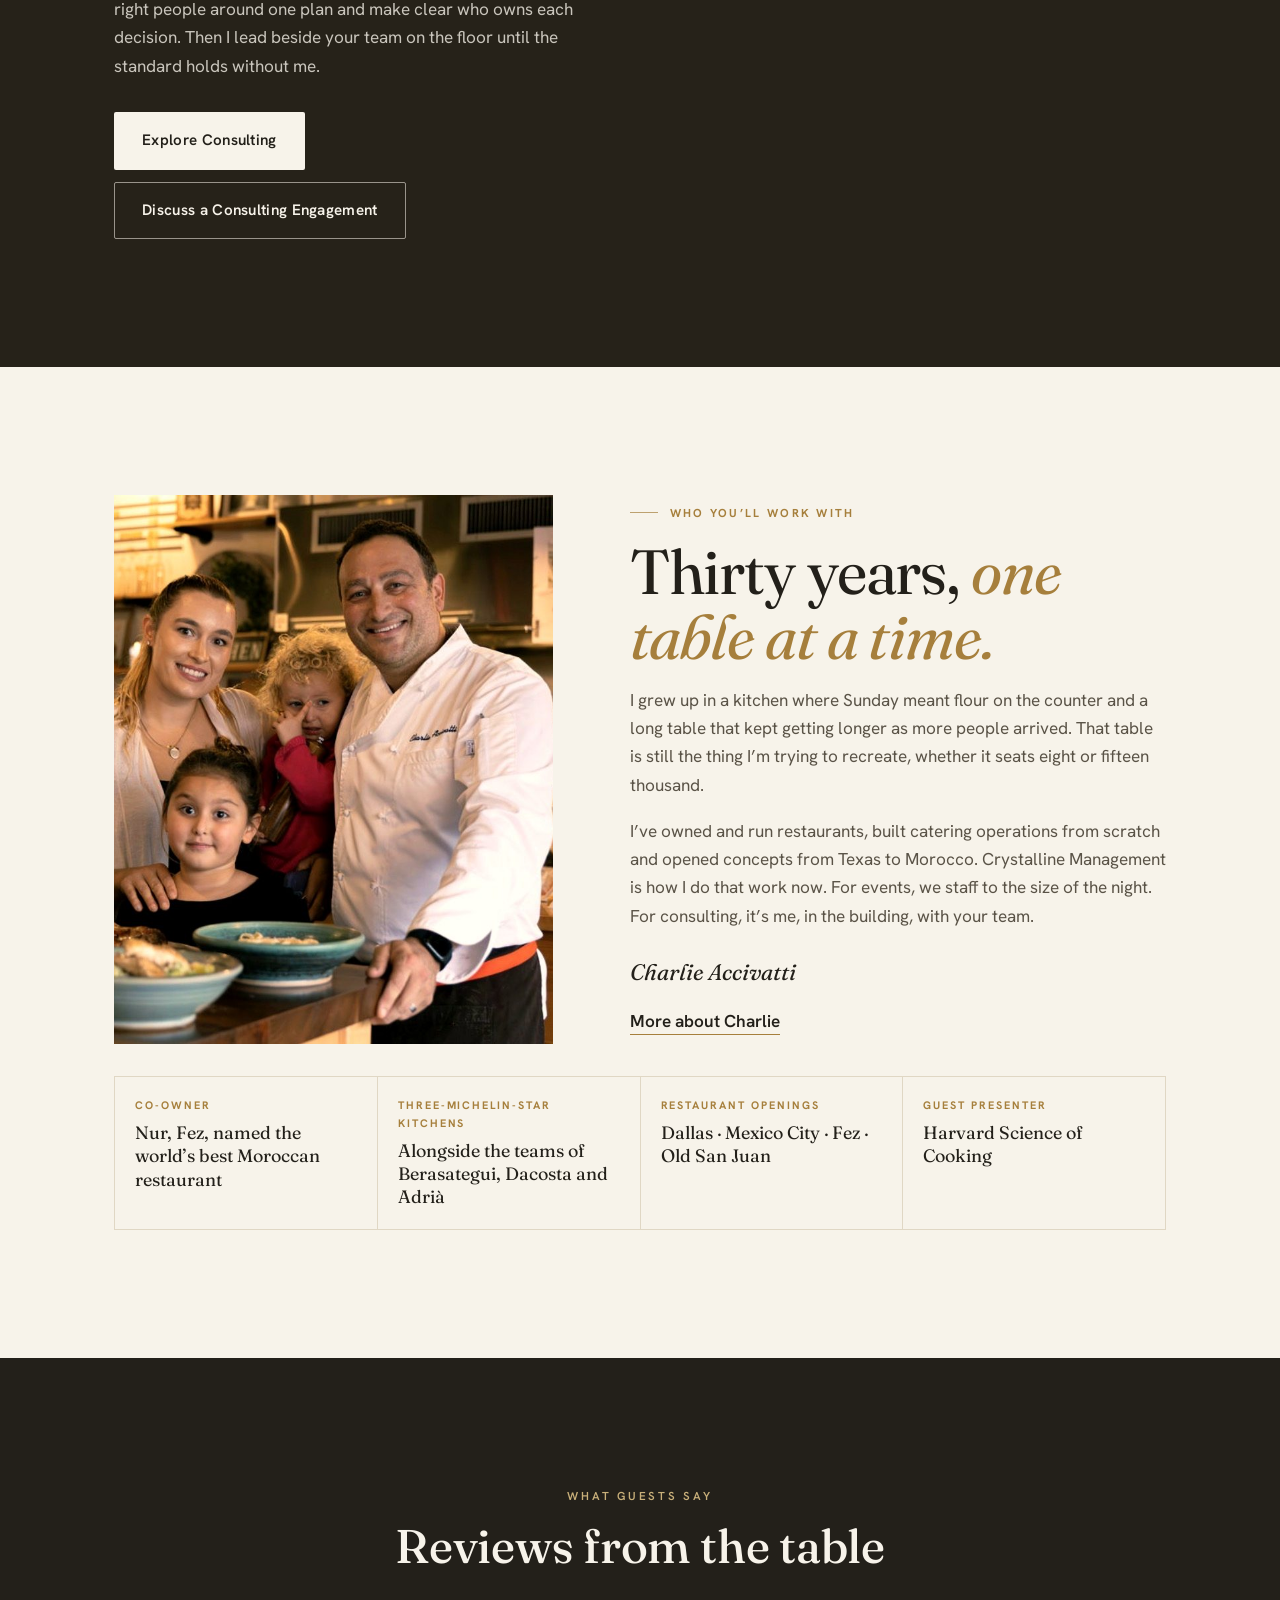
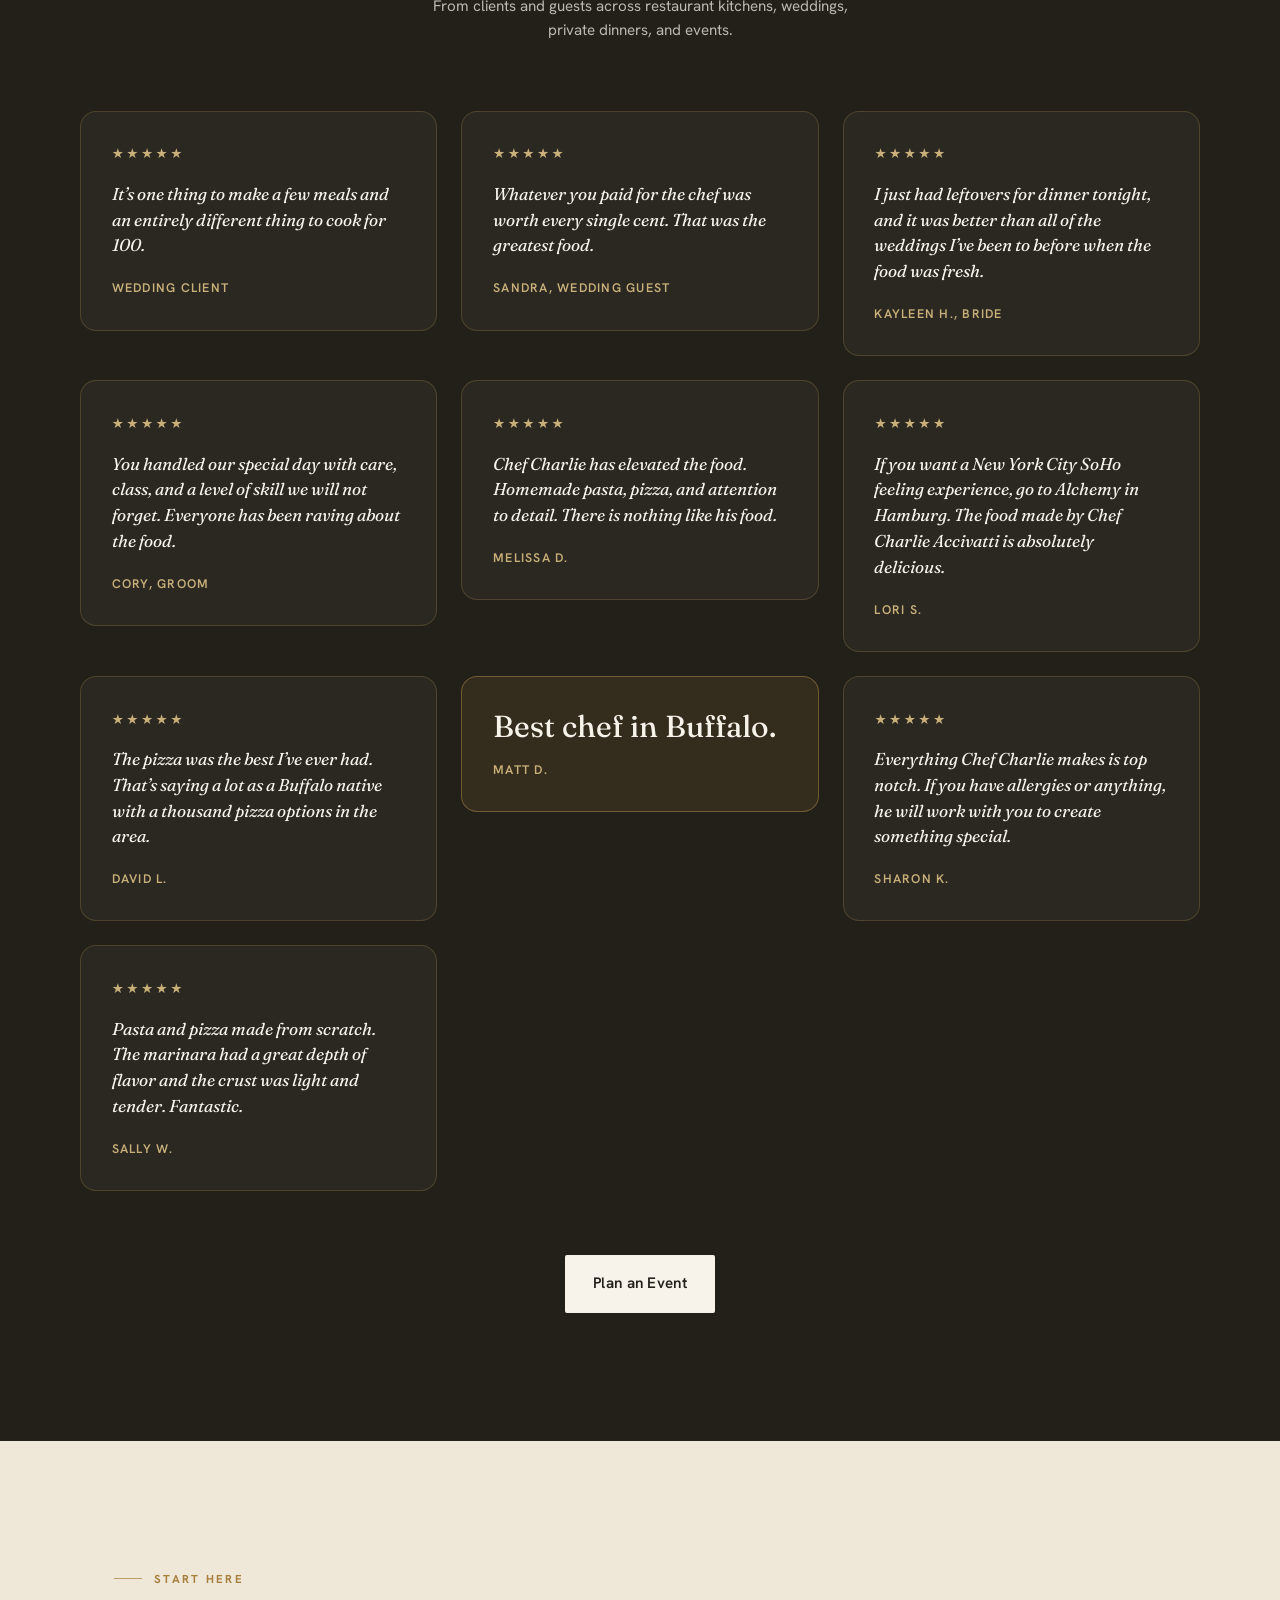
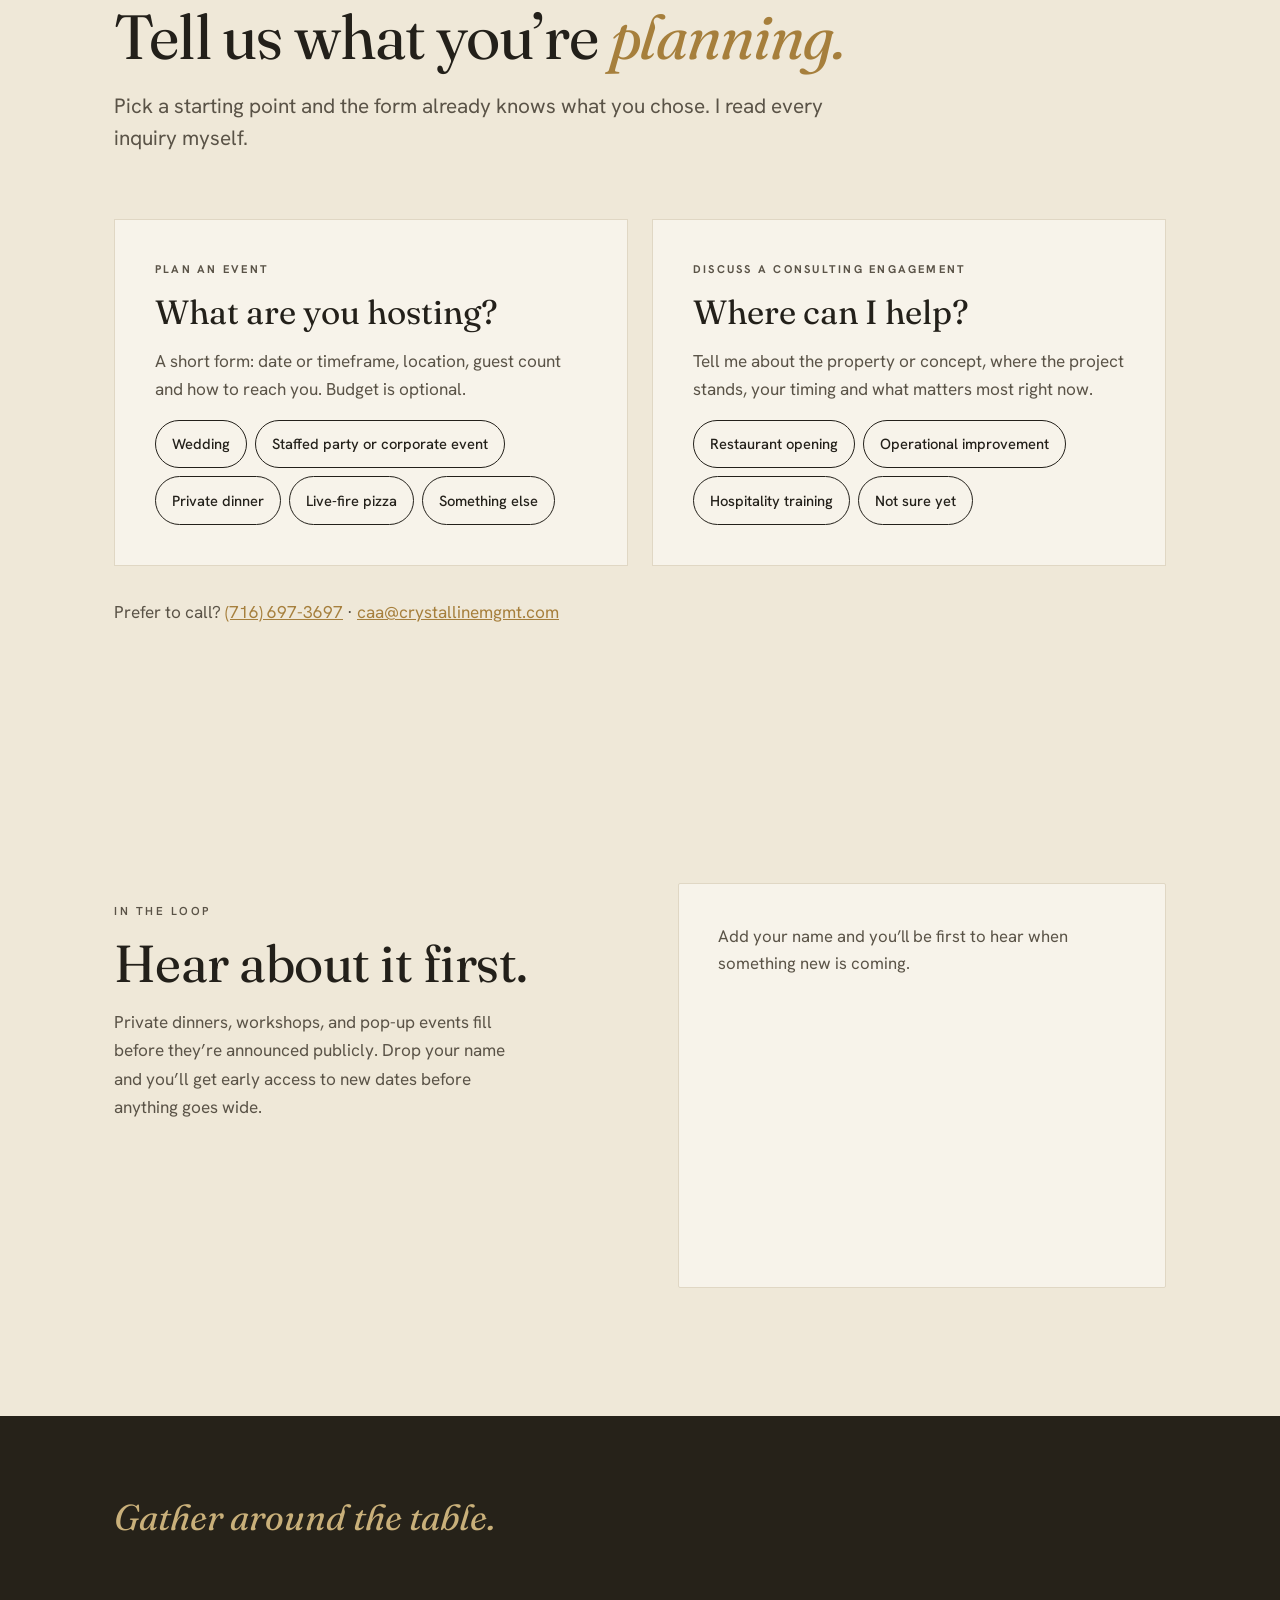
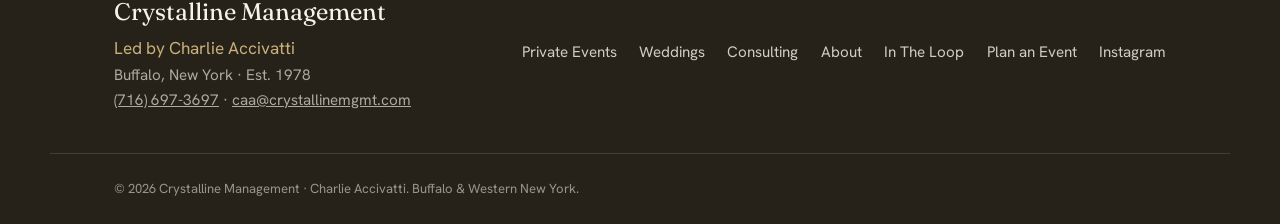
==== commit 13f05cc0: "Consulting positioning: Puerto Rico section, standalone training program, stronger credentials, Span" ====
--- a/index.html
+++ b/index.html
@@ -385,10 +385,10 @@
       </div>
       <div class="wrap mt-2">
         <div class="creds reveal">
+          <div><p>Co-owner</p><p>Nur, Fez, named the world’s best Moroccan restaurant</p></div>
+          <div><p>Three-Michelin-star kitchens</p><p>Alongside the teams of Berasategui, Dacosta and Adrià</p></div>
+          <div><p>Restaurant openings</p><p>Dallas · Mexico City · Fez · Old San Juan</p></div>
           <div><p>Guest presenter</p><p>Harvard Science of Cooking</p></div>
-          <div><p>Restaurant openings</p><p>Dallas · Mexico City · Coral Gables · Fez</p></div>
-          <div><p>Co-owner</p><p>Nur Restaurant, Fez</p></div>
-          <div><p>Founder</p><p>Smart Catering, sold 2008</p></div>
         </div>
       </div>
     </section>
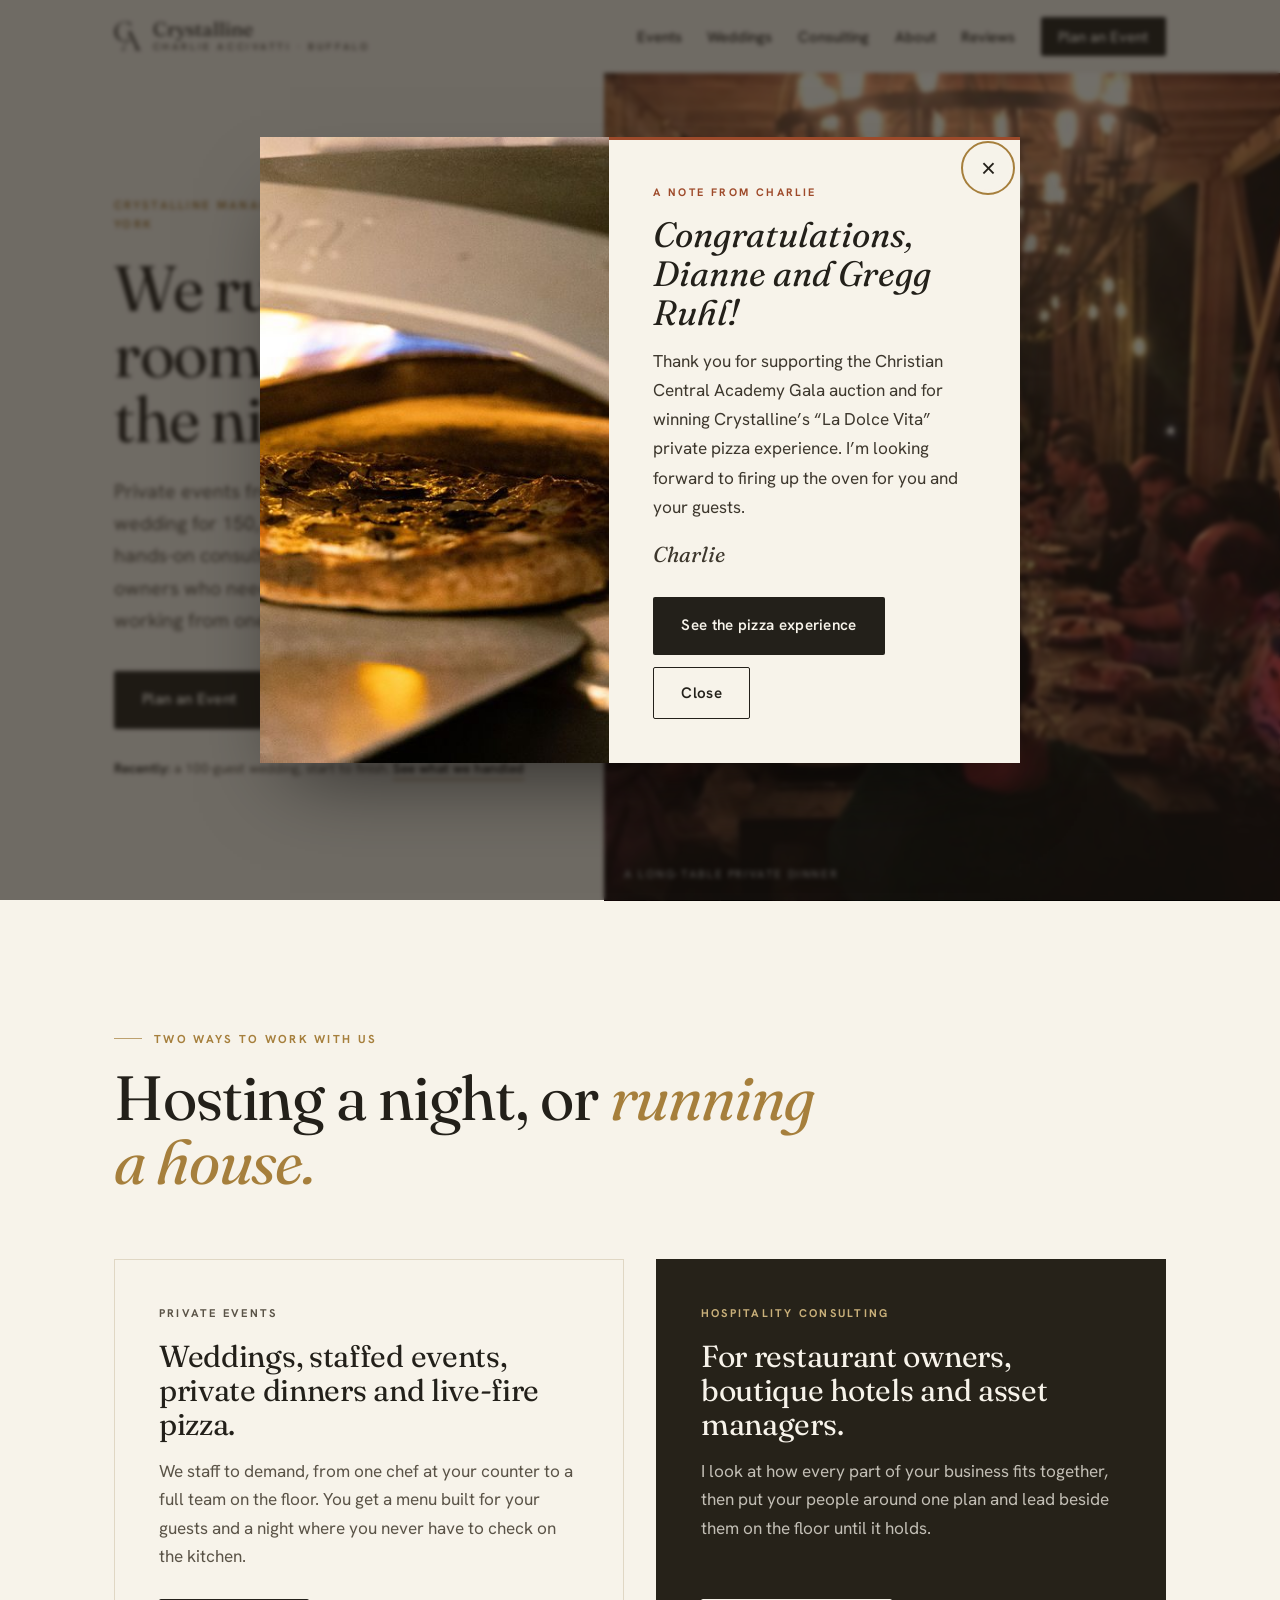
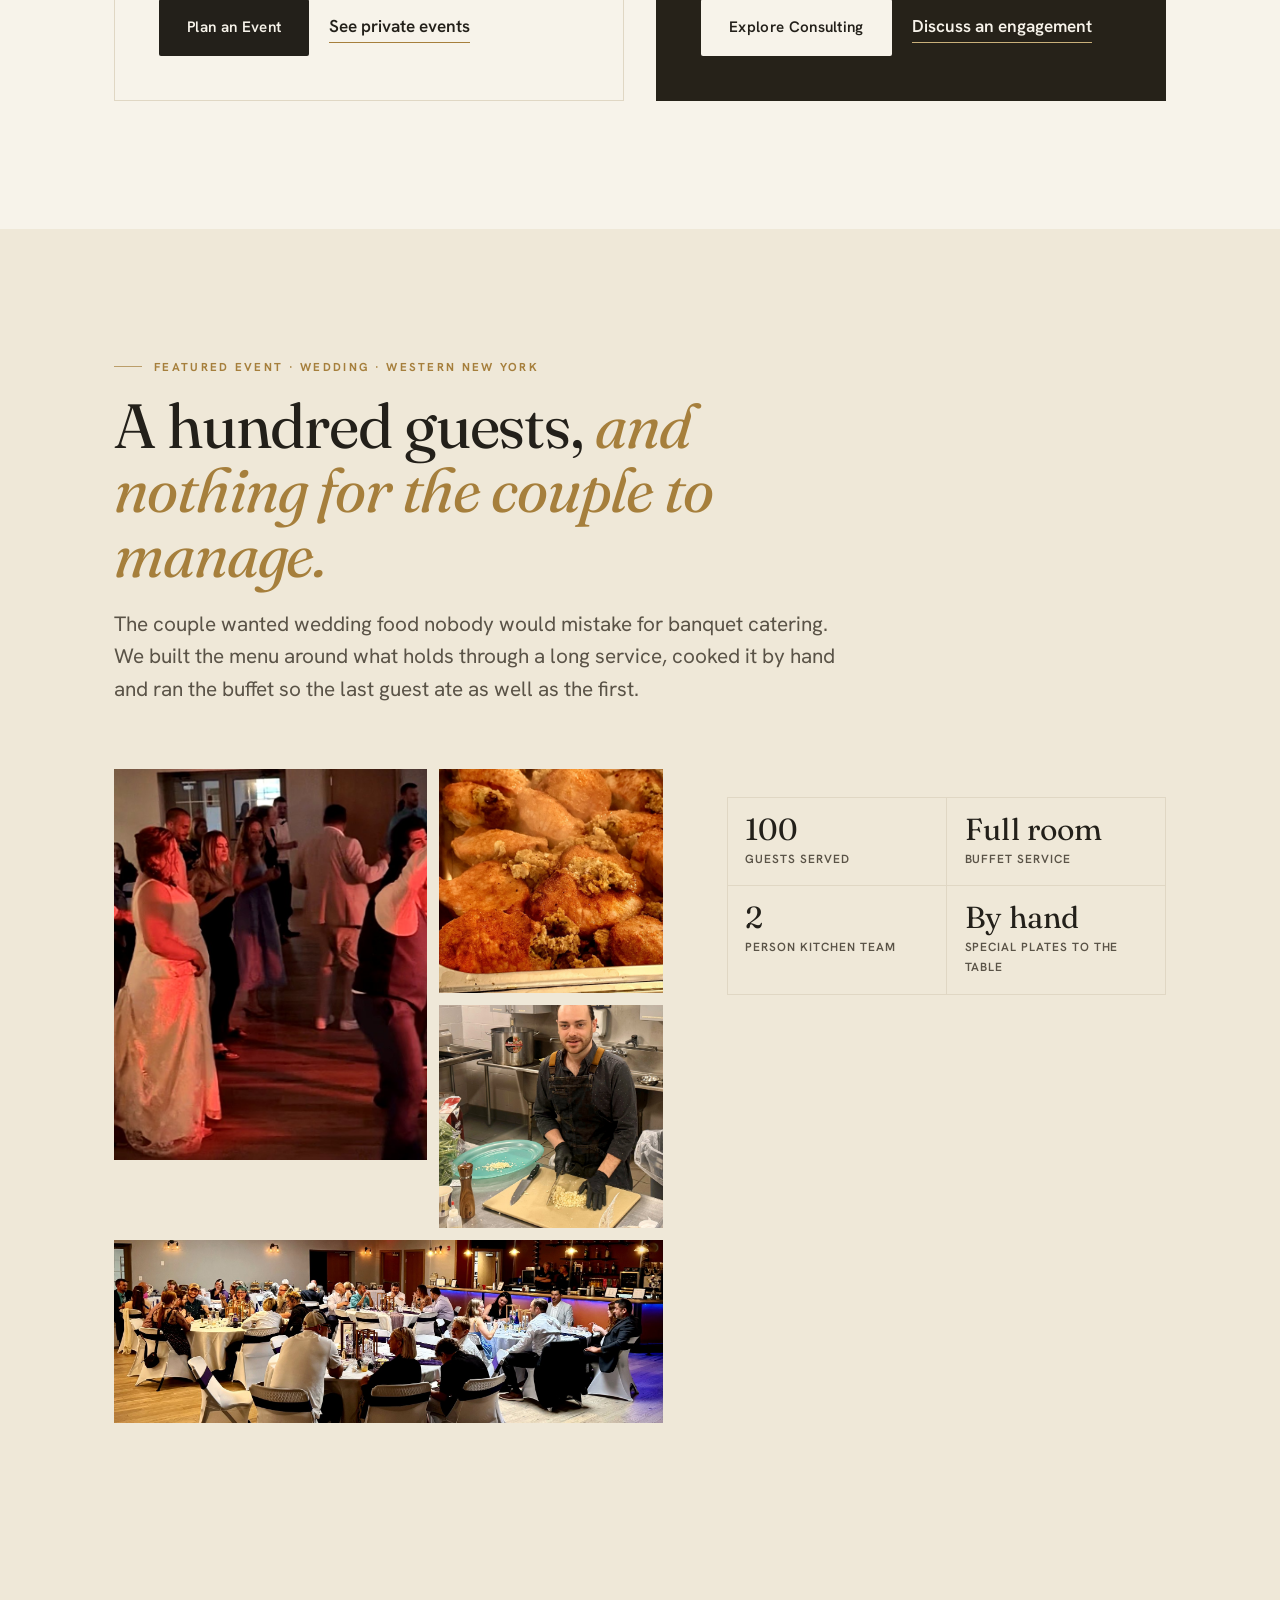
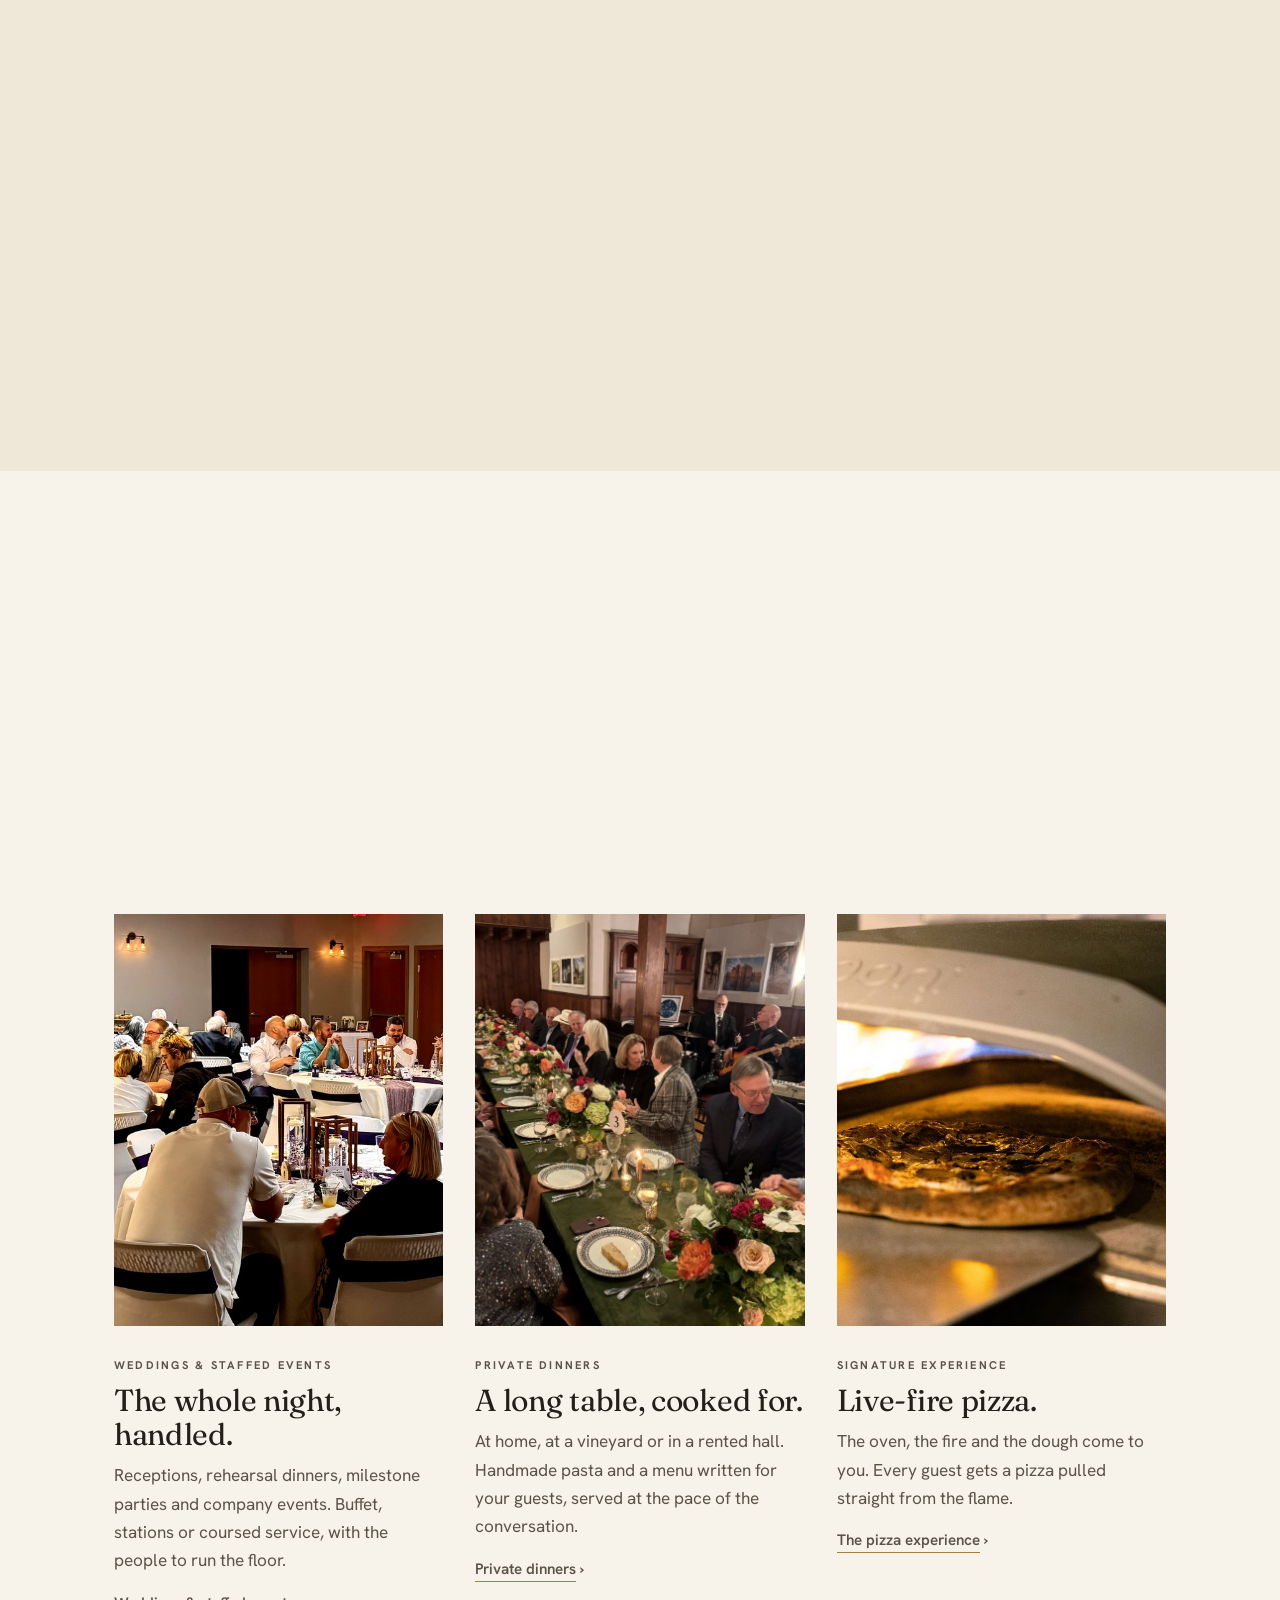
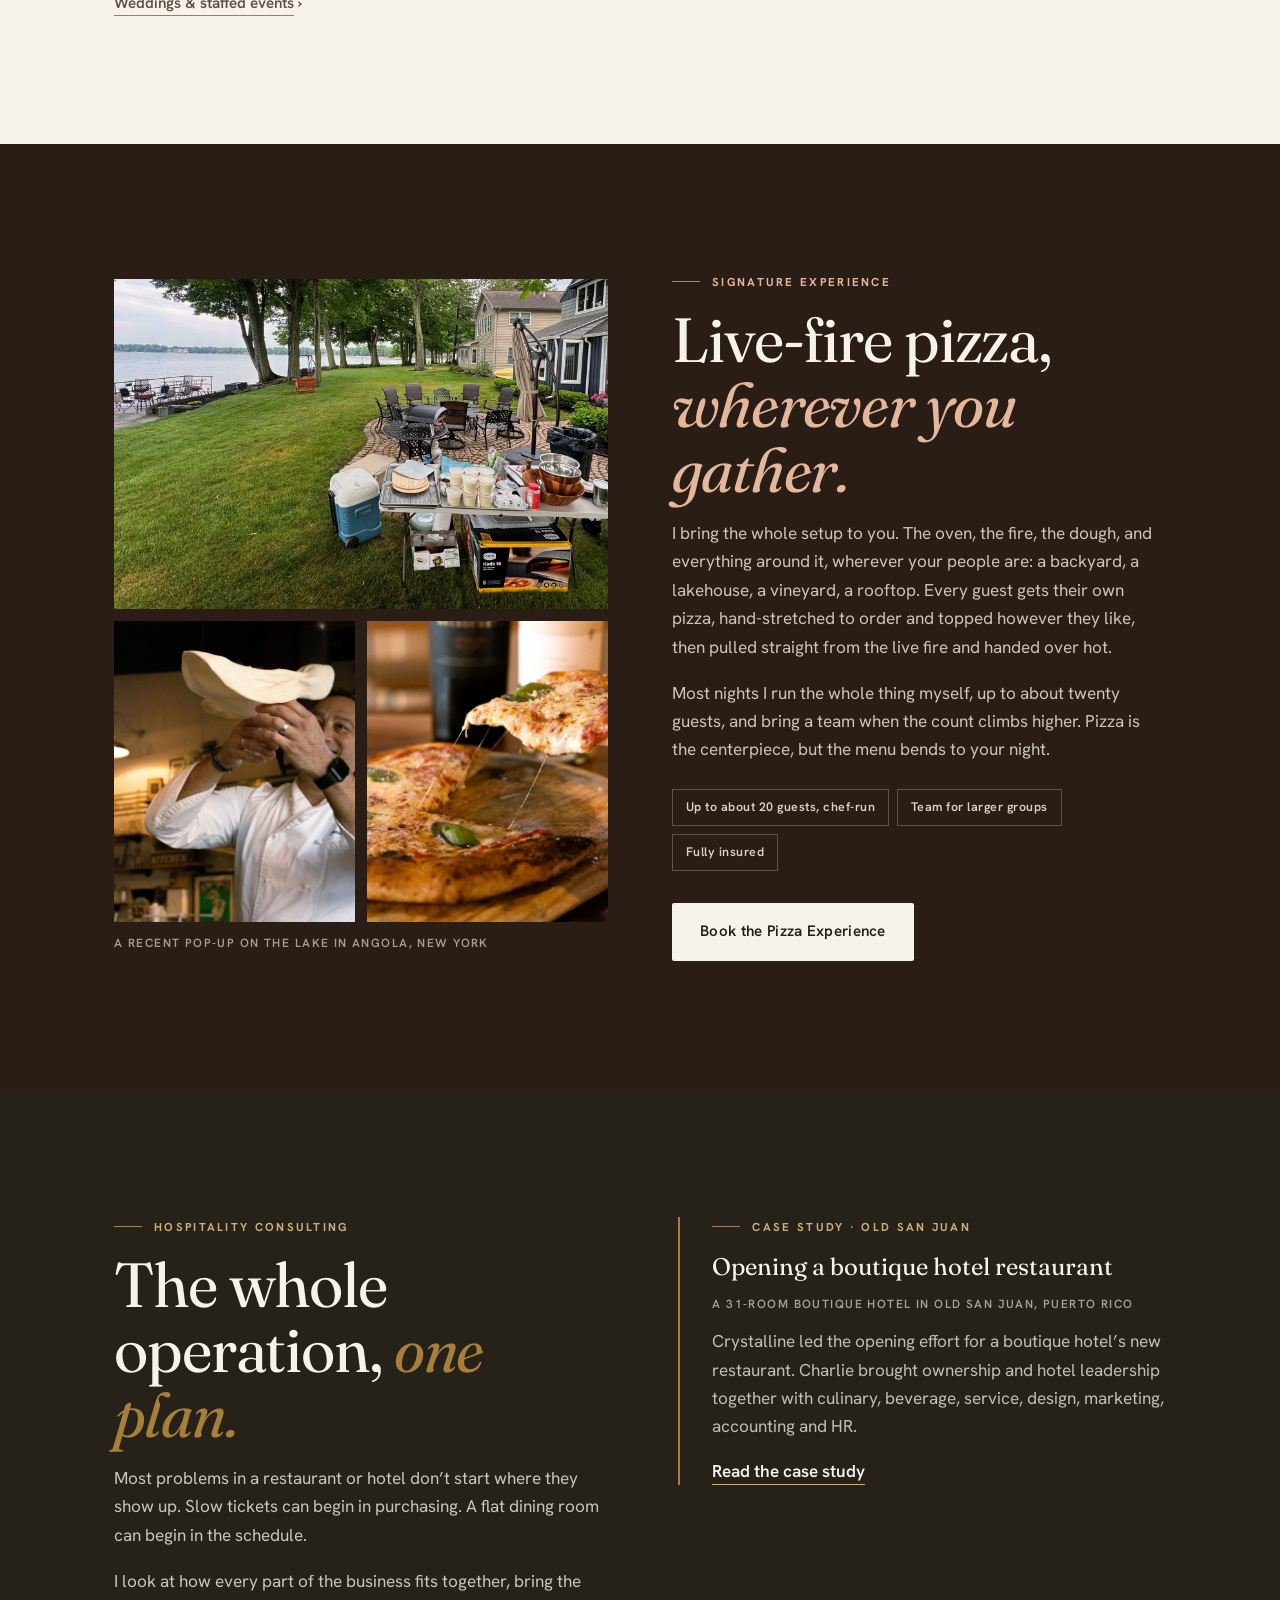
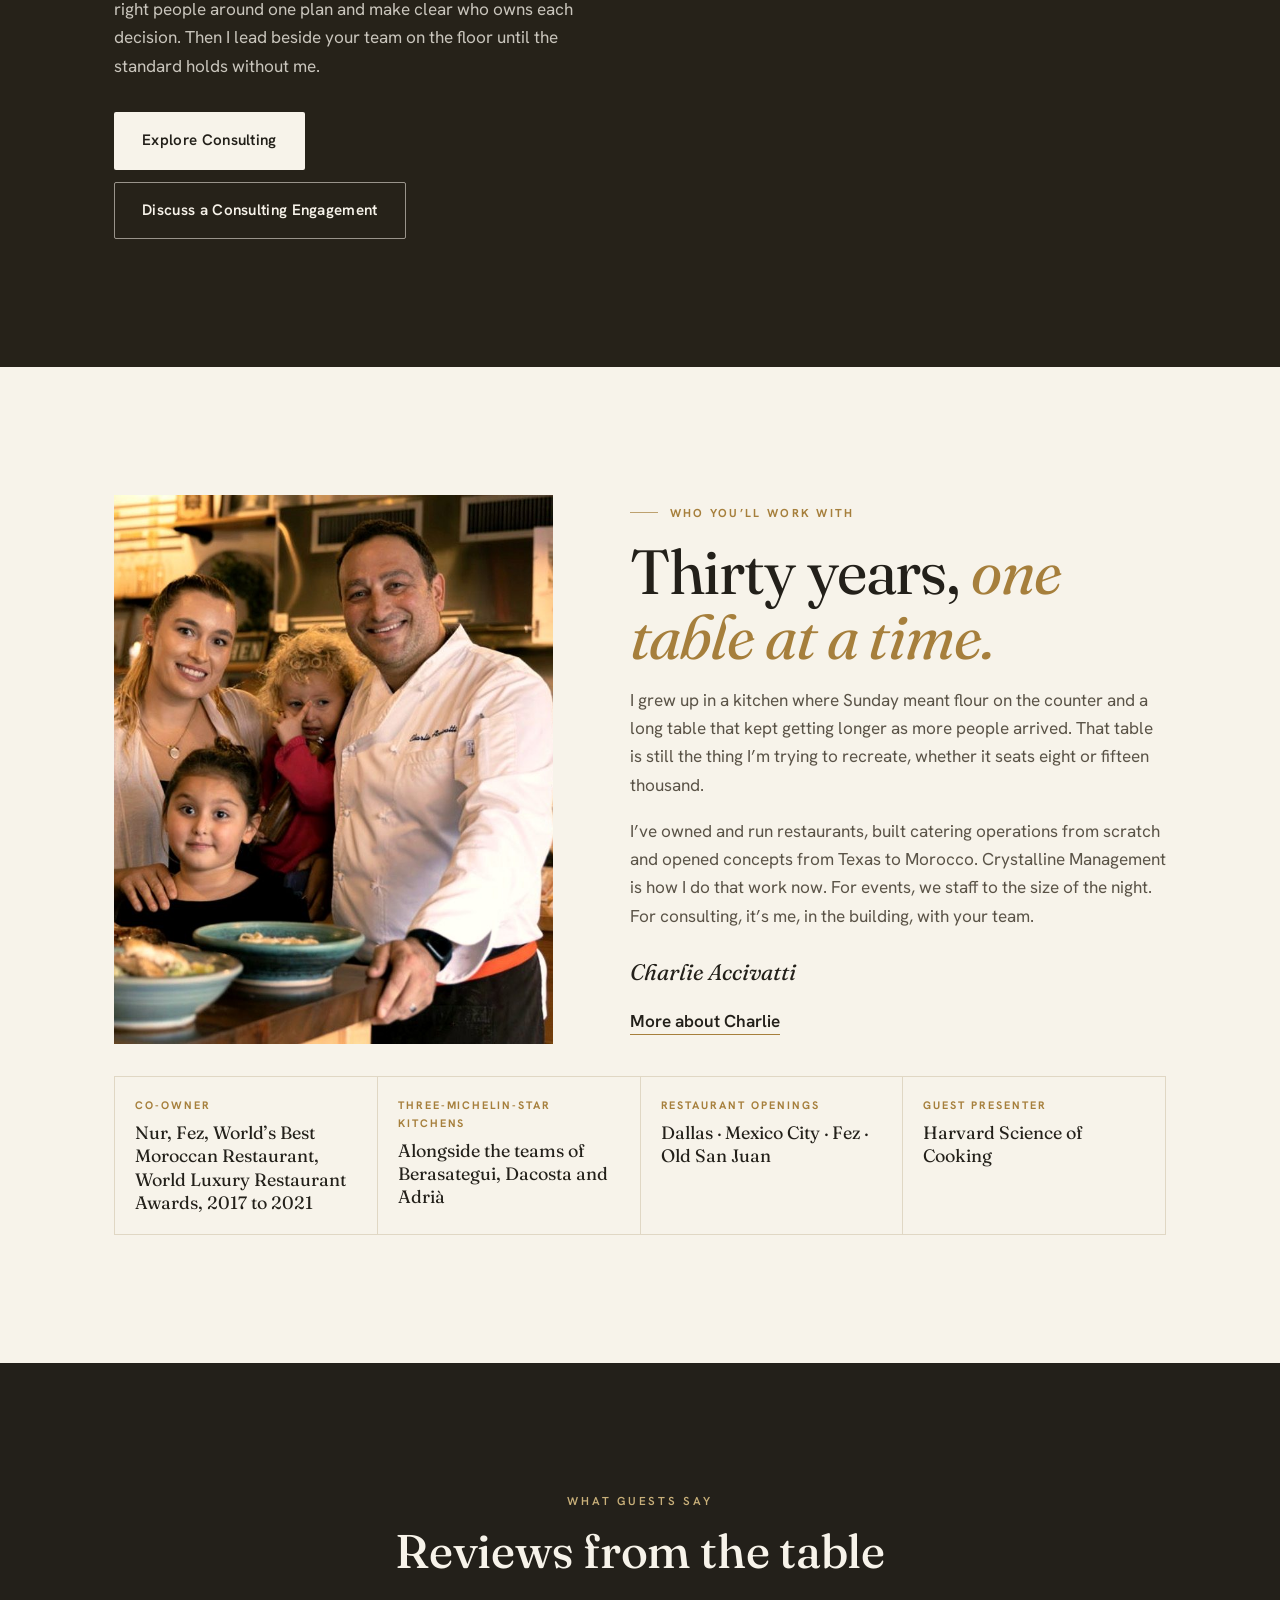
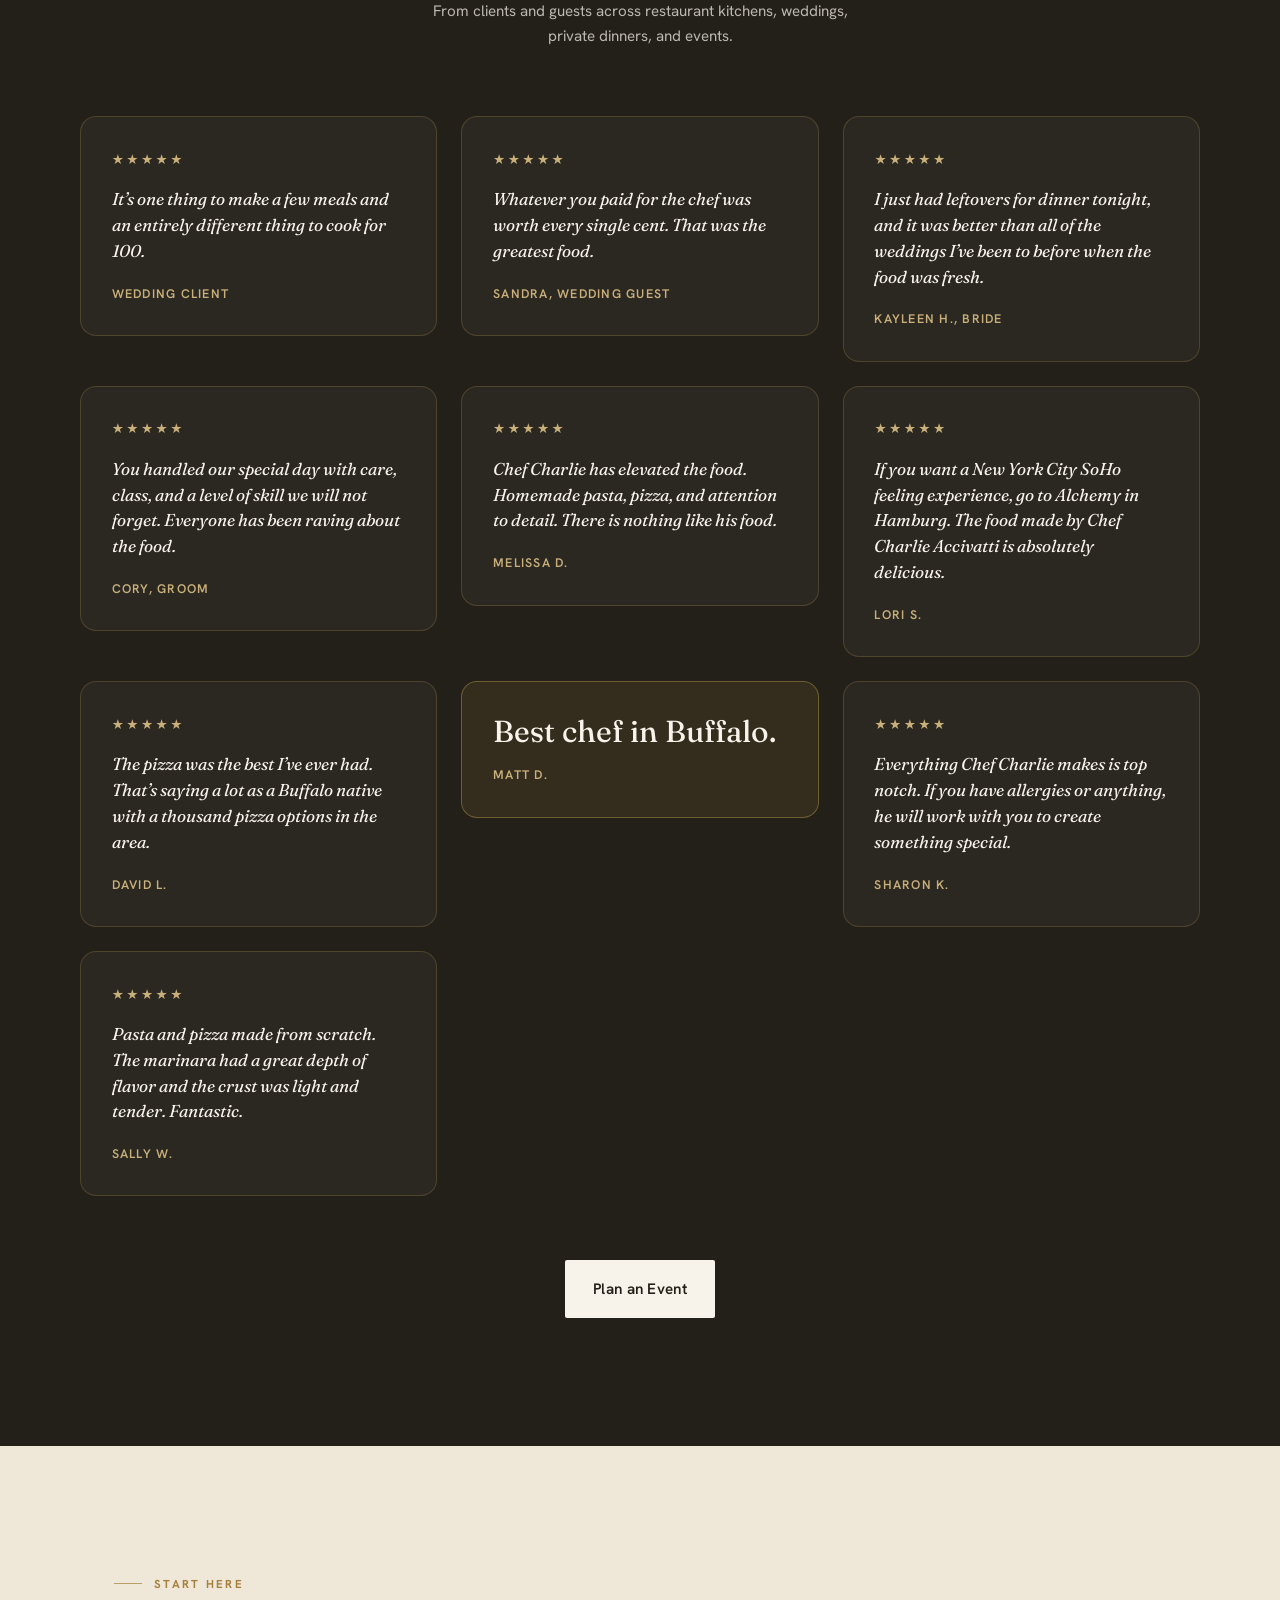
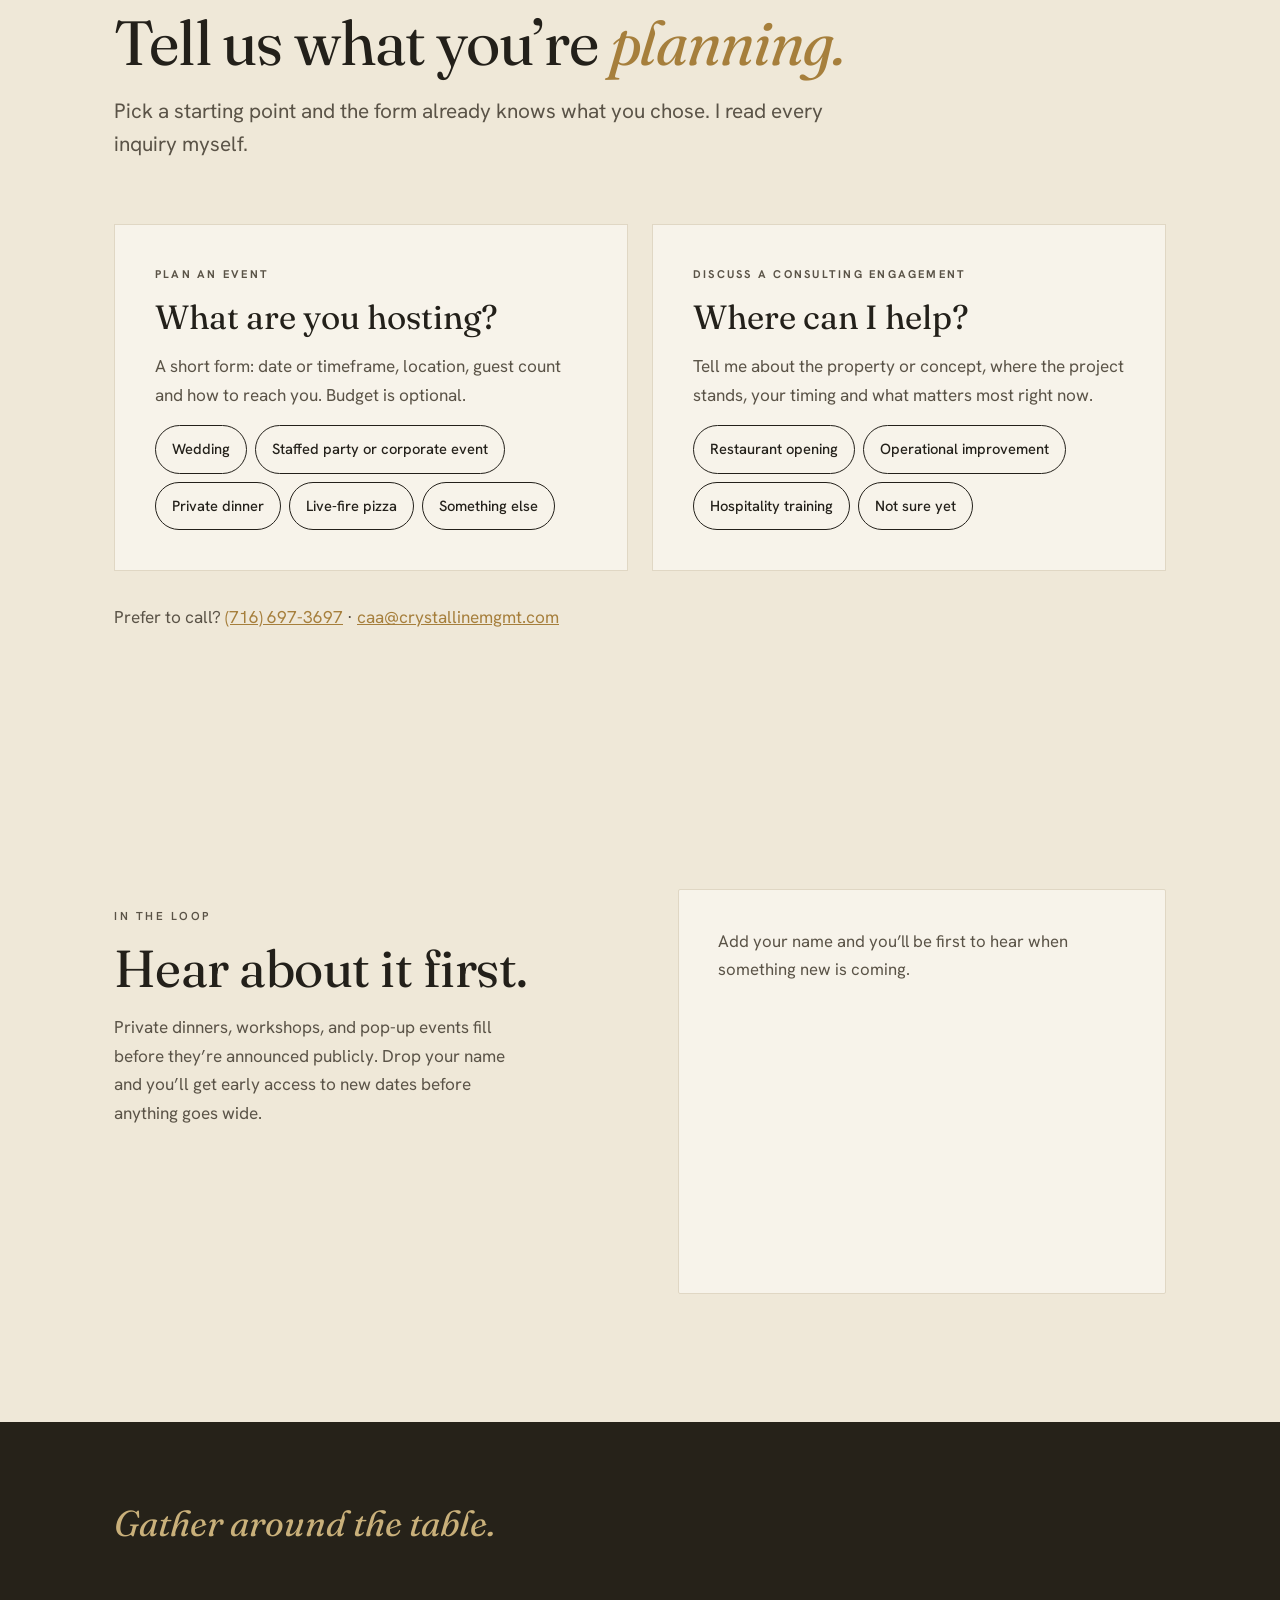
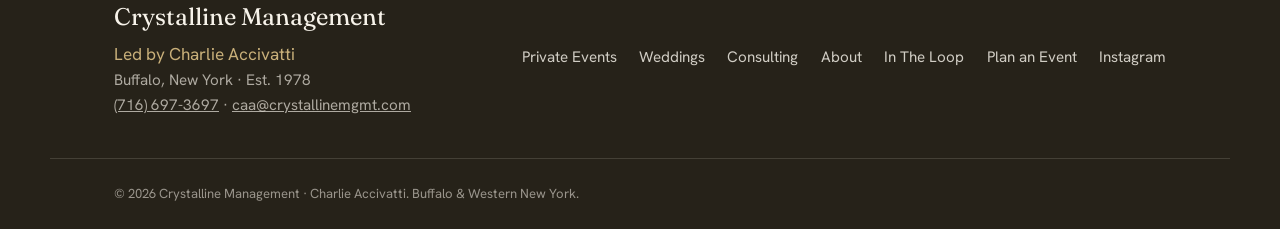
==== commit 0cd9688c: "Nur credential: World Luxury Restaurant Awards, 2017 to 2021 Co-Authored-By: Claude Opus 5.5 <norepl" ====
--- a/index.html
+++ b/index.html
@@ -385,7 +385,7 @@
       </div>
       <div class="wrap mt-2">
         <div class="creds reveal">
-          <div><p>Co-owner</p><p>Nur, Fez, named the world’s best Moroccan restaurant</p></div>
+          <div><p>Co-owner</p><p>Nur, Fez, World’s Best Moroccan Restaurant, World Luxury Restaurant Awards, 2017 to 2021</p></div>
           <div><p>Three-Michelin-star kitchens</p><p>Alongside the teams of Berasategui, Dacosta and Adrià</p></div>
           <div><p>Restaurant openings</p><p>Dallas · Mexico City · Fez · Old San Juan</p></div>
           <div><p>Guest presenter</p><p>Harvard Science of Cooking</p></div>
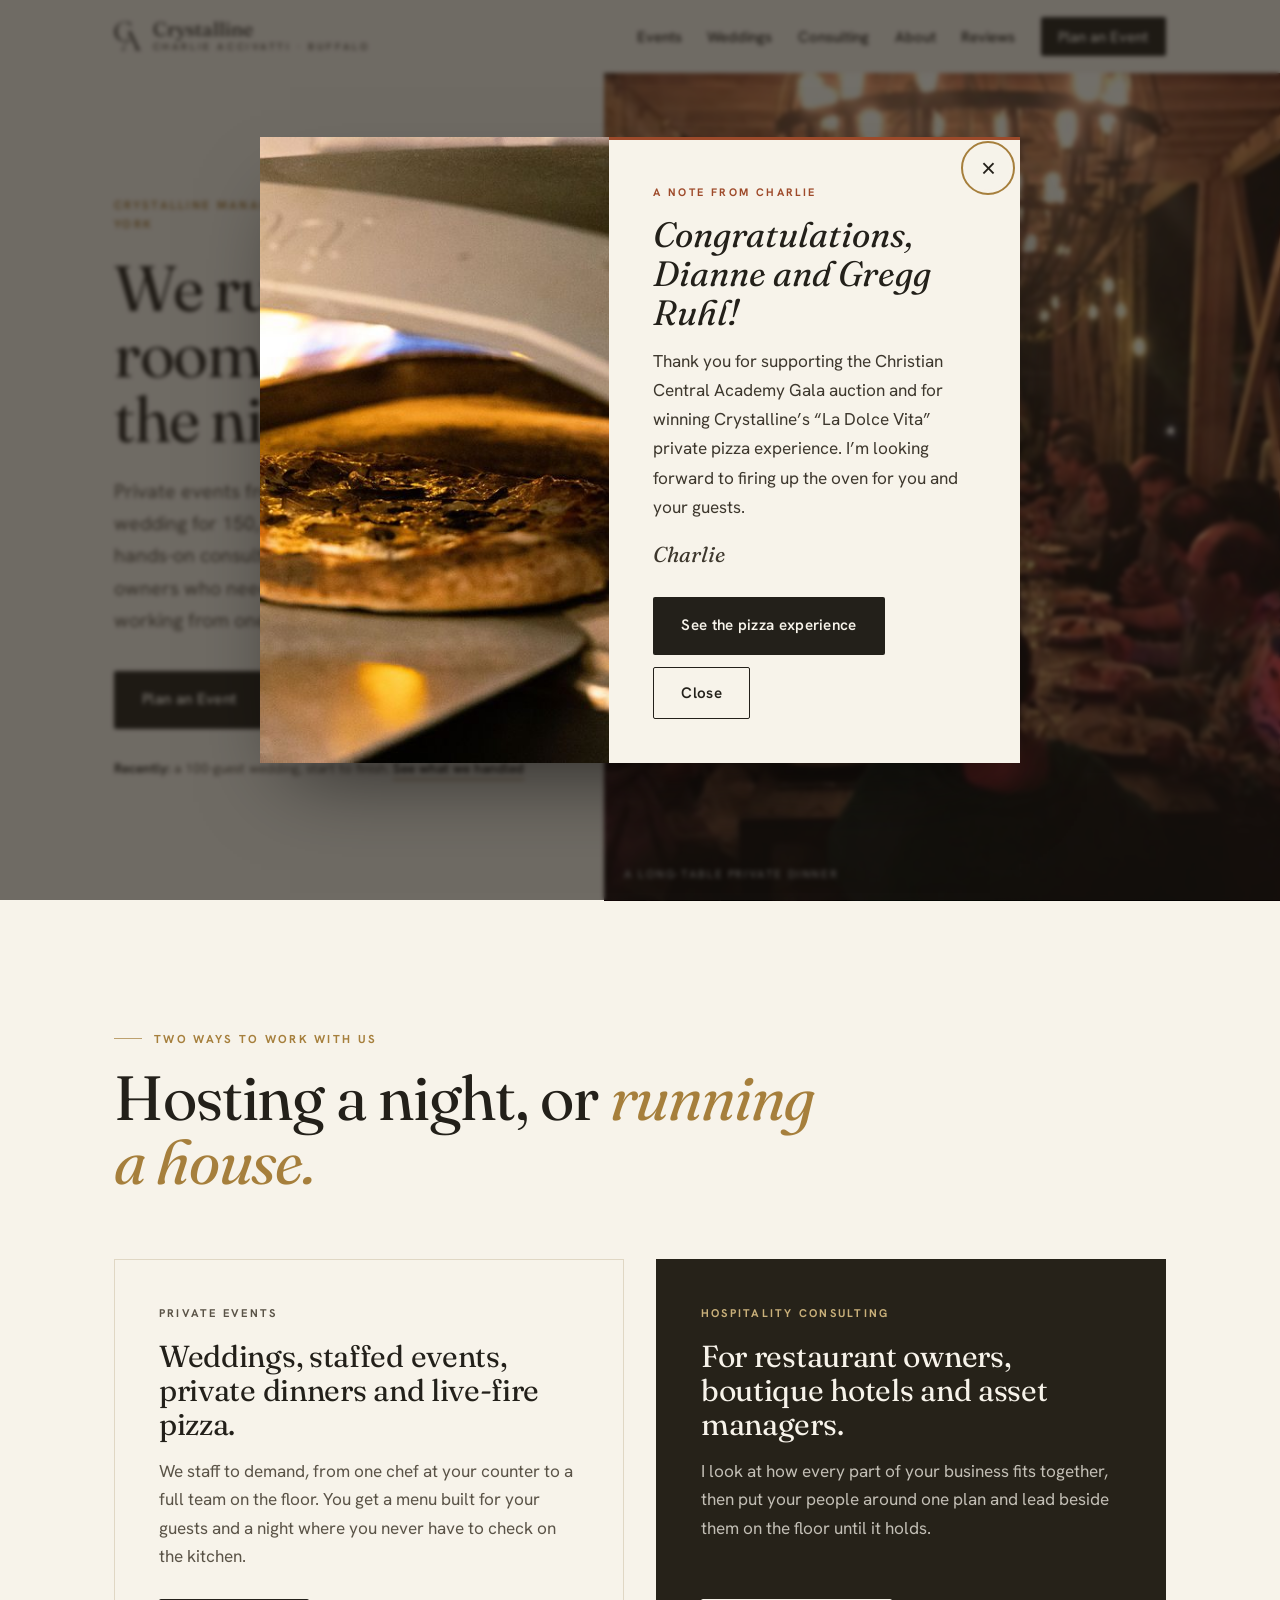
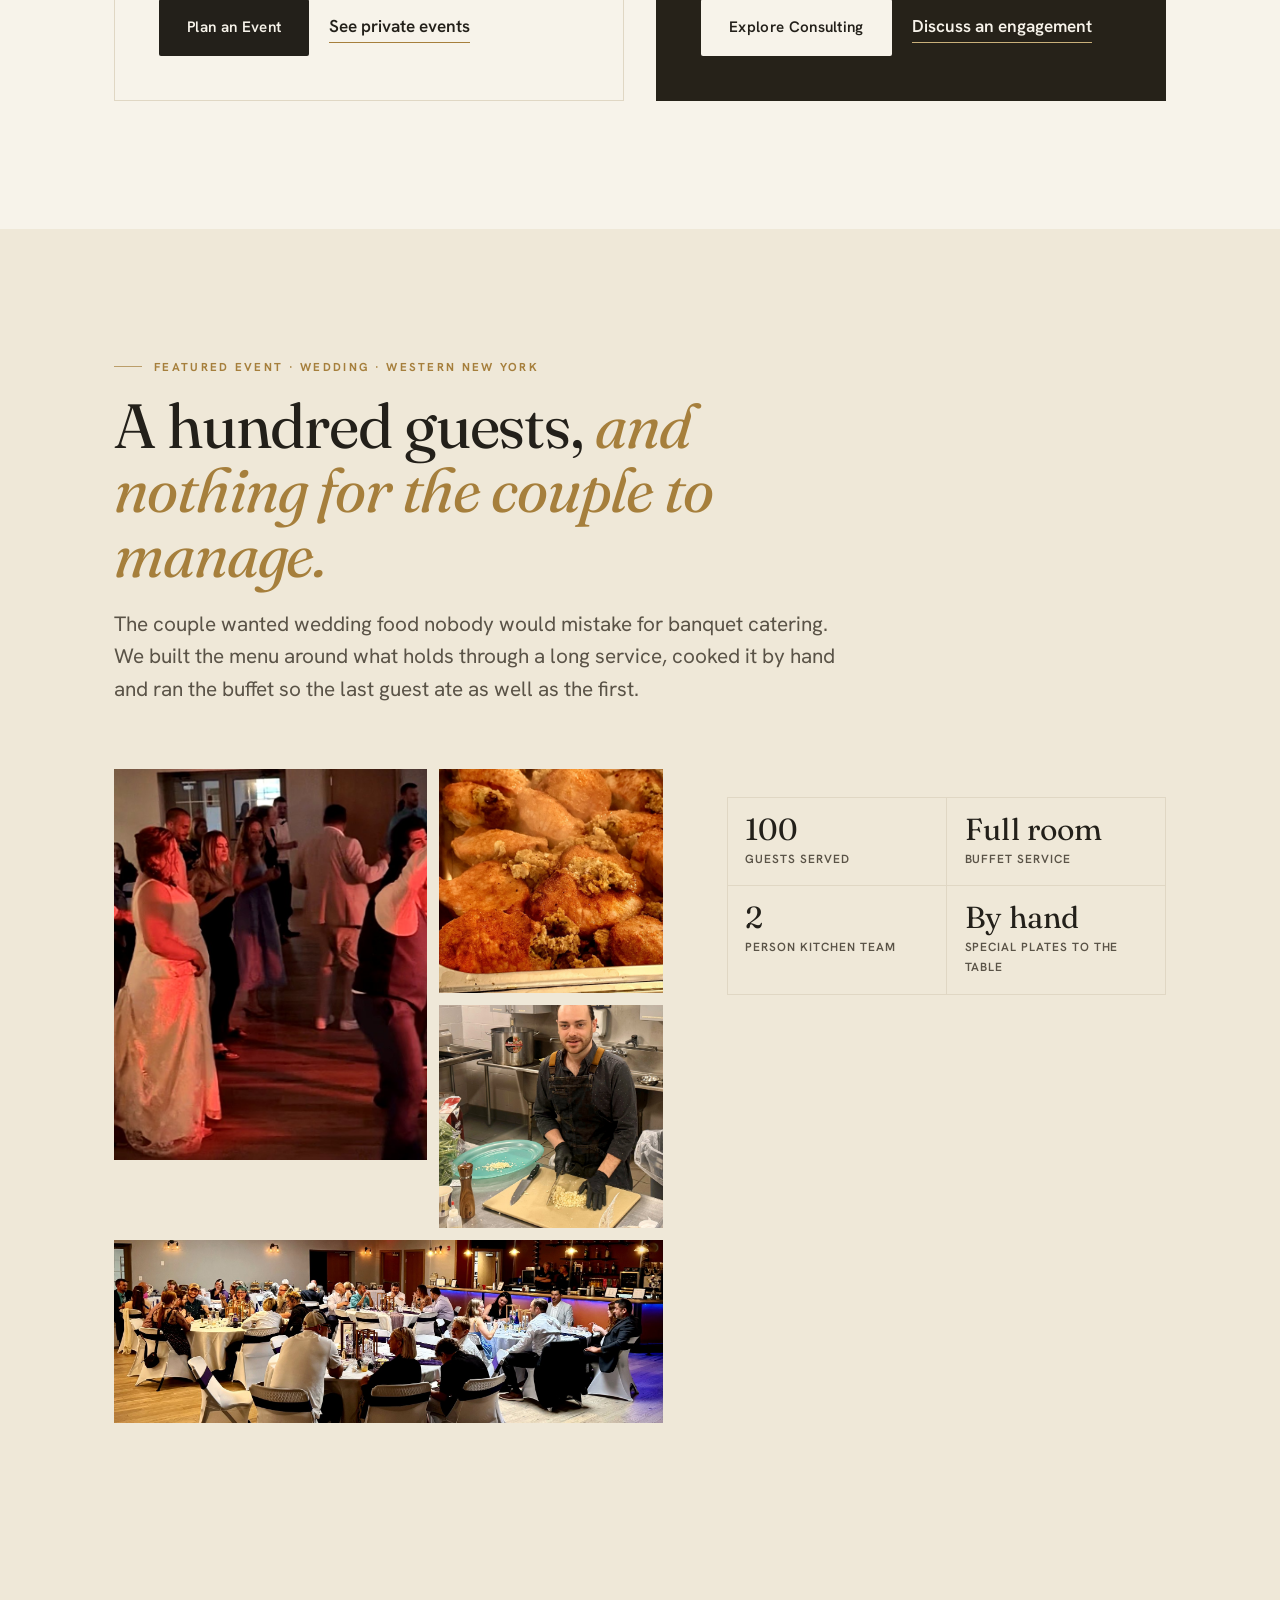
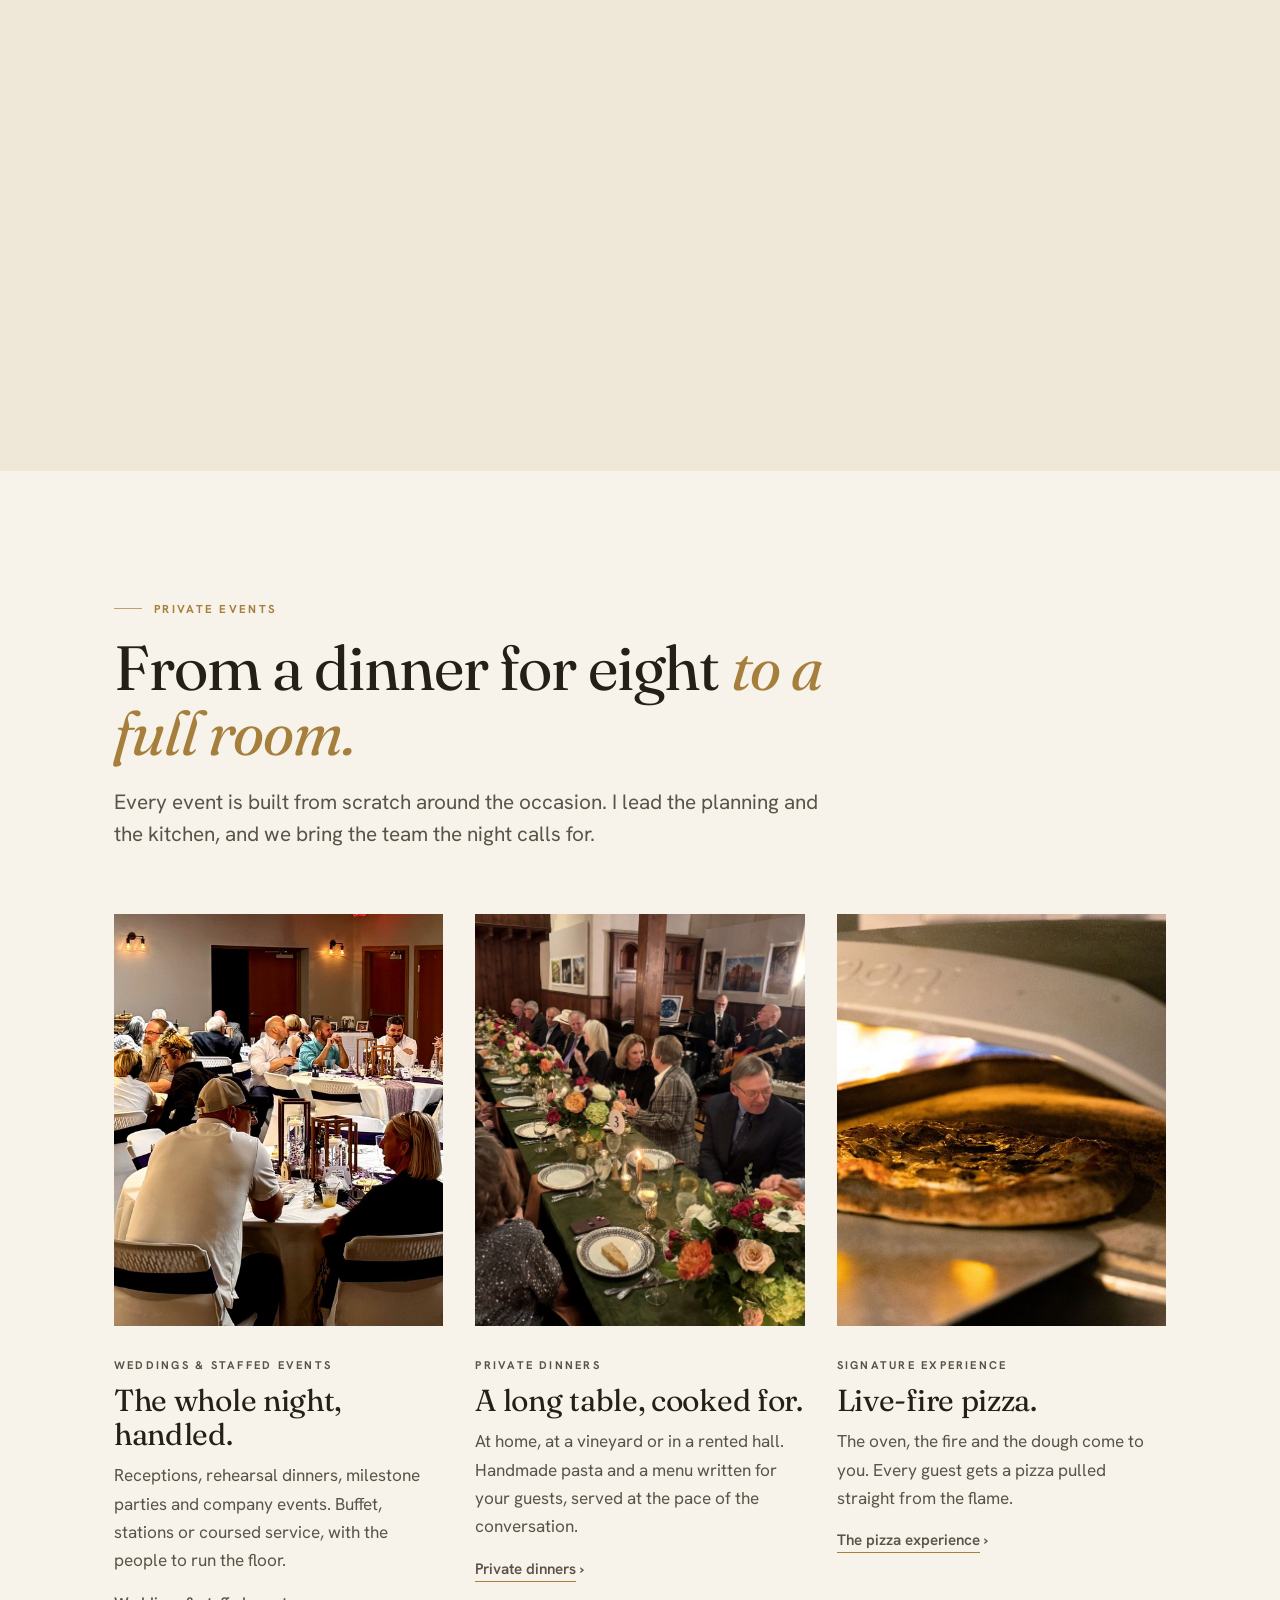
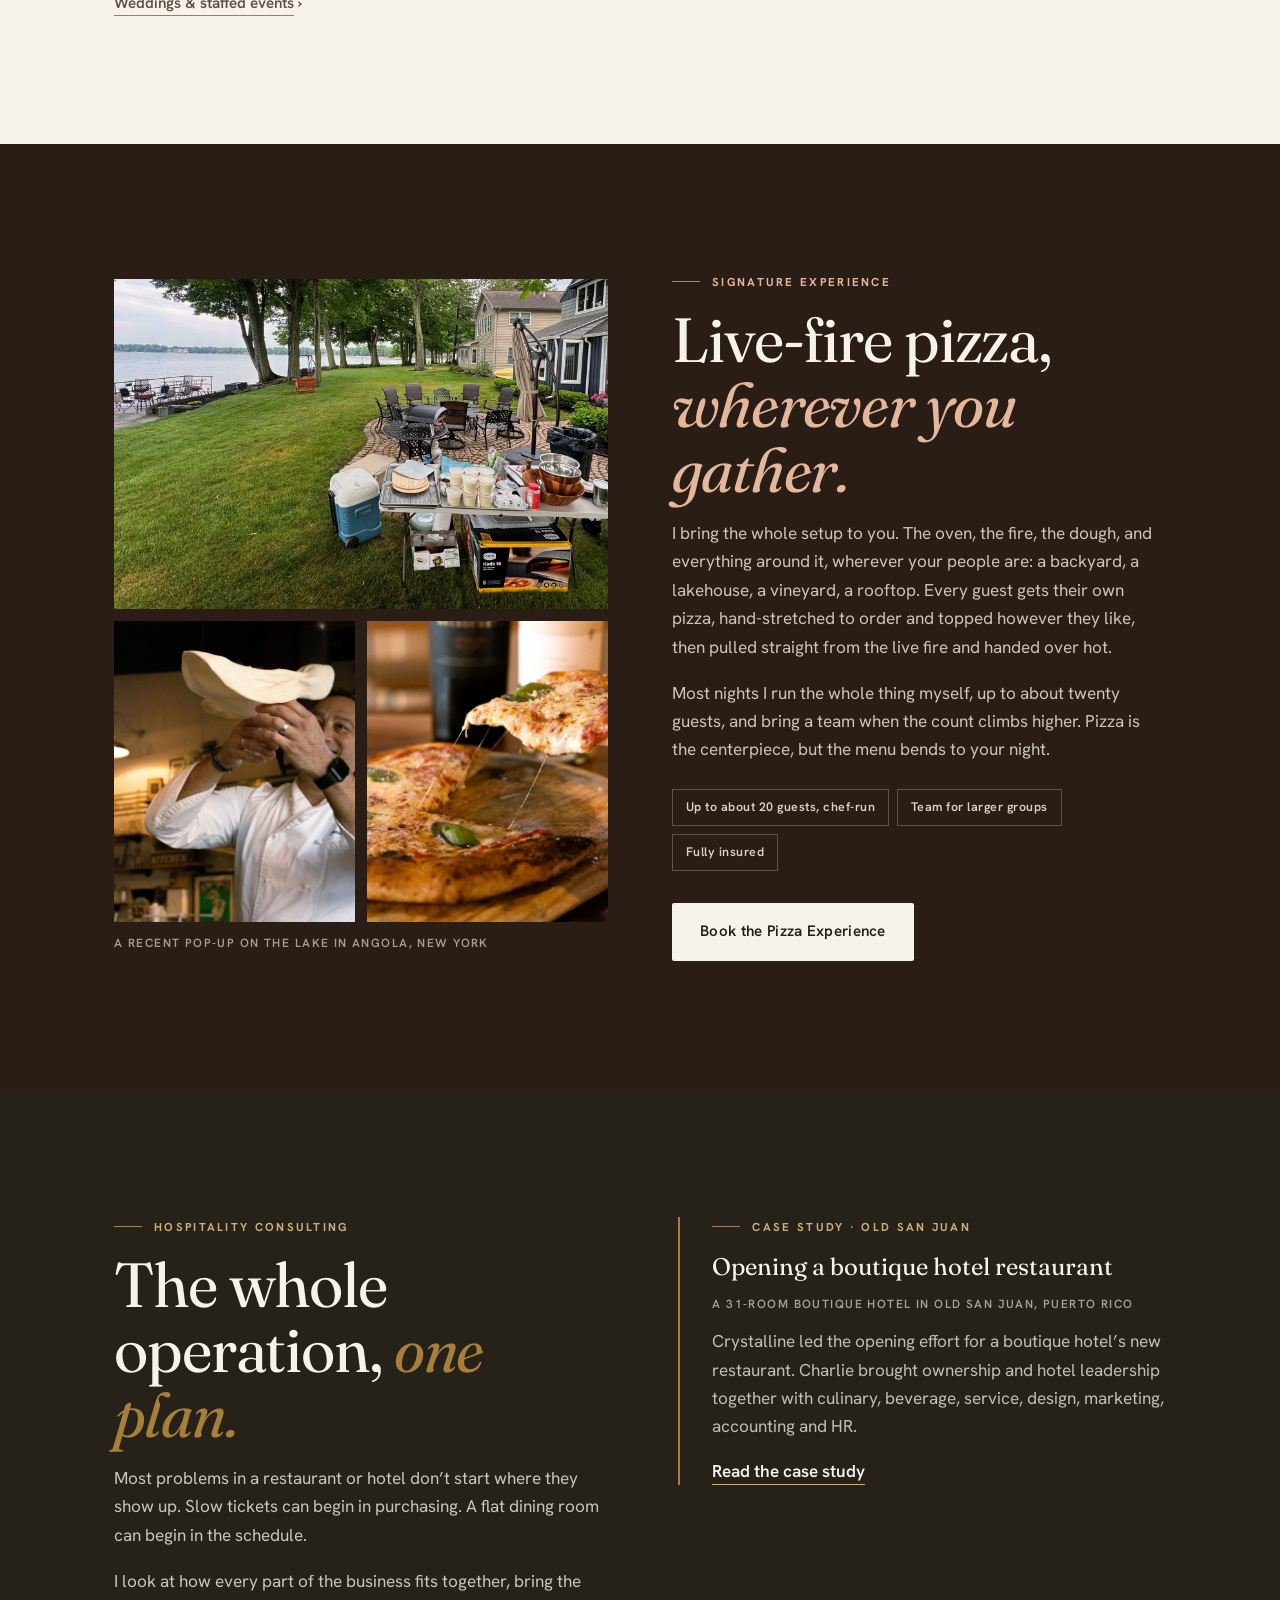
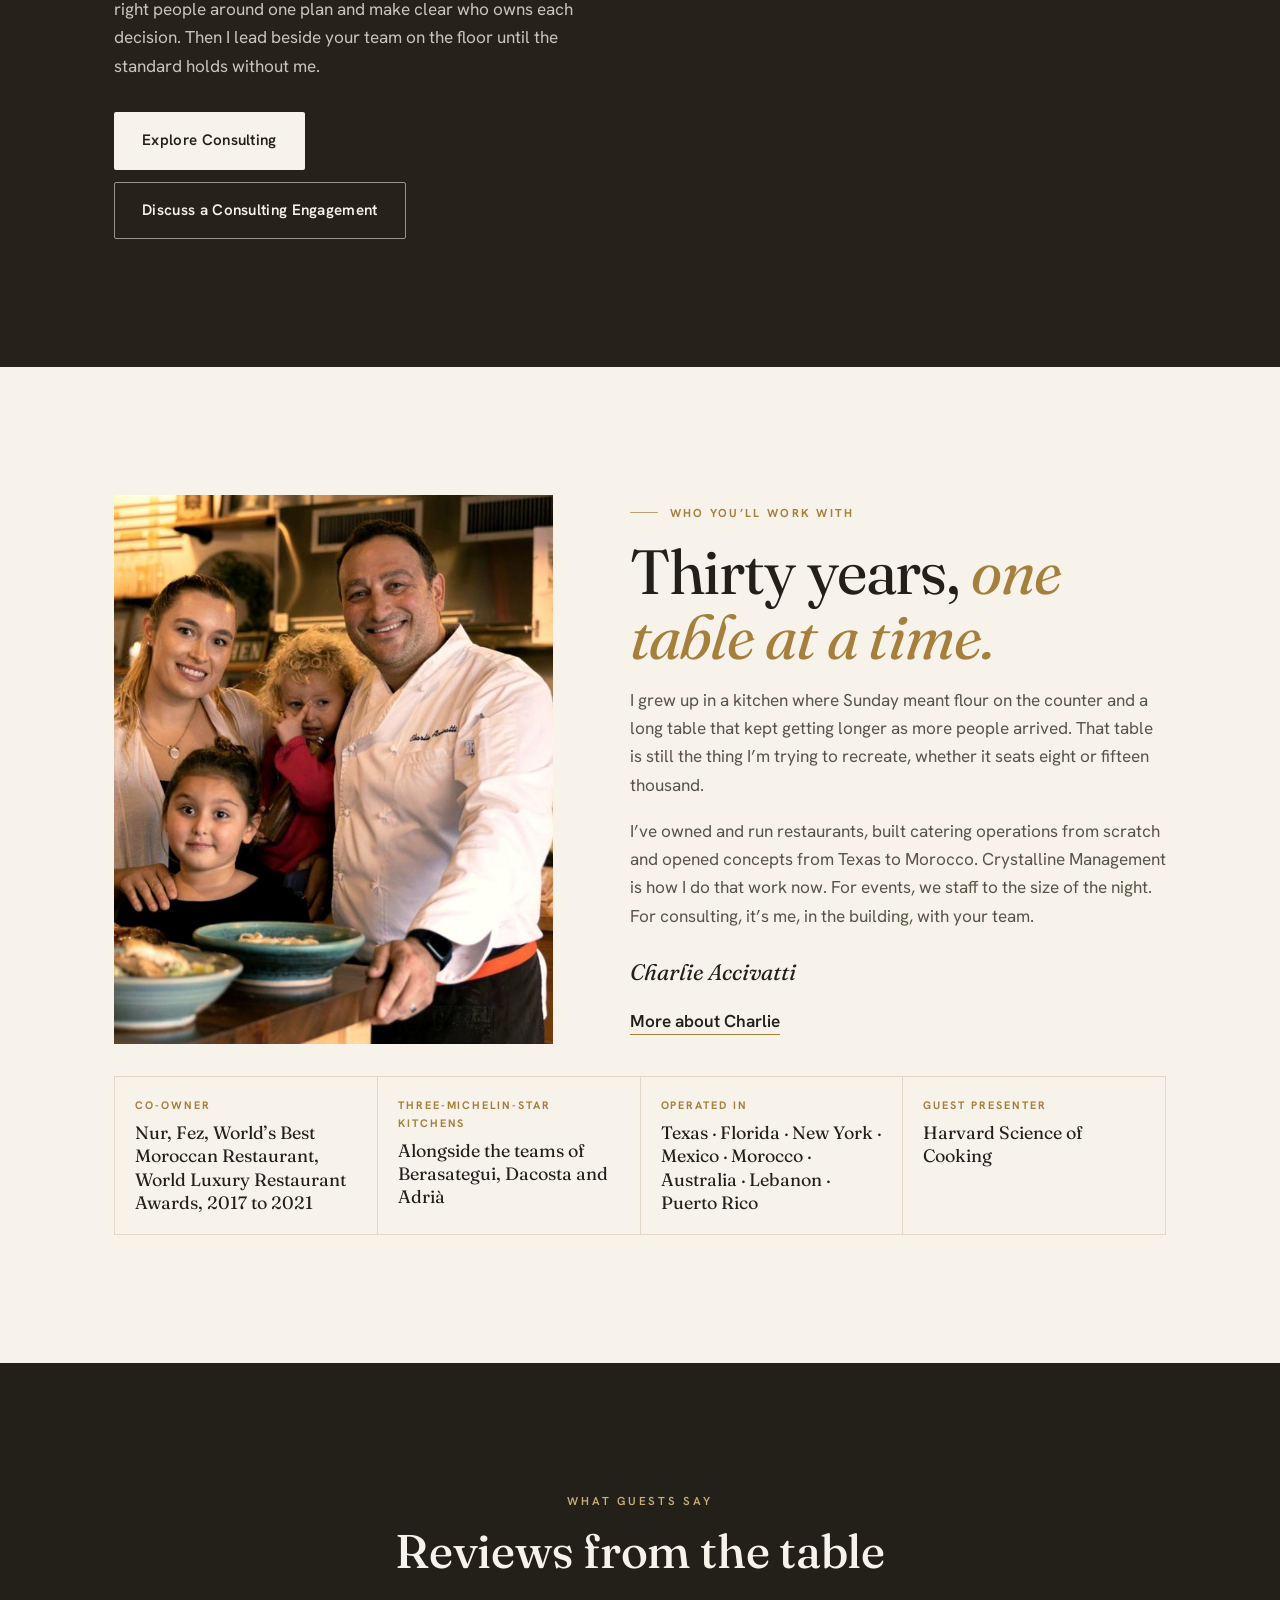
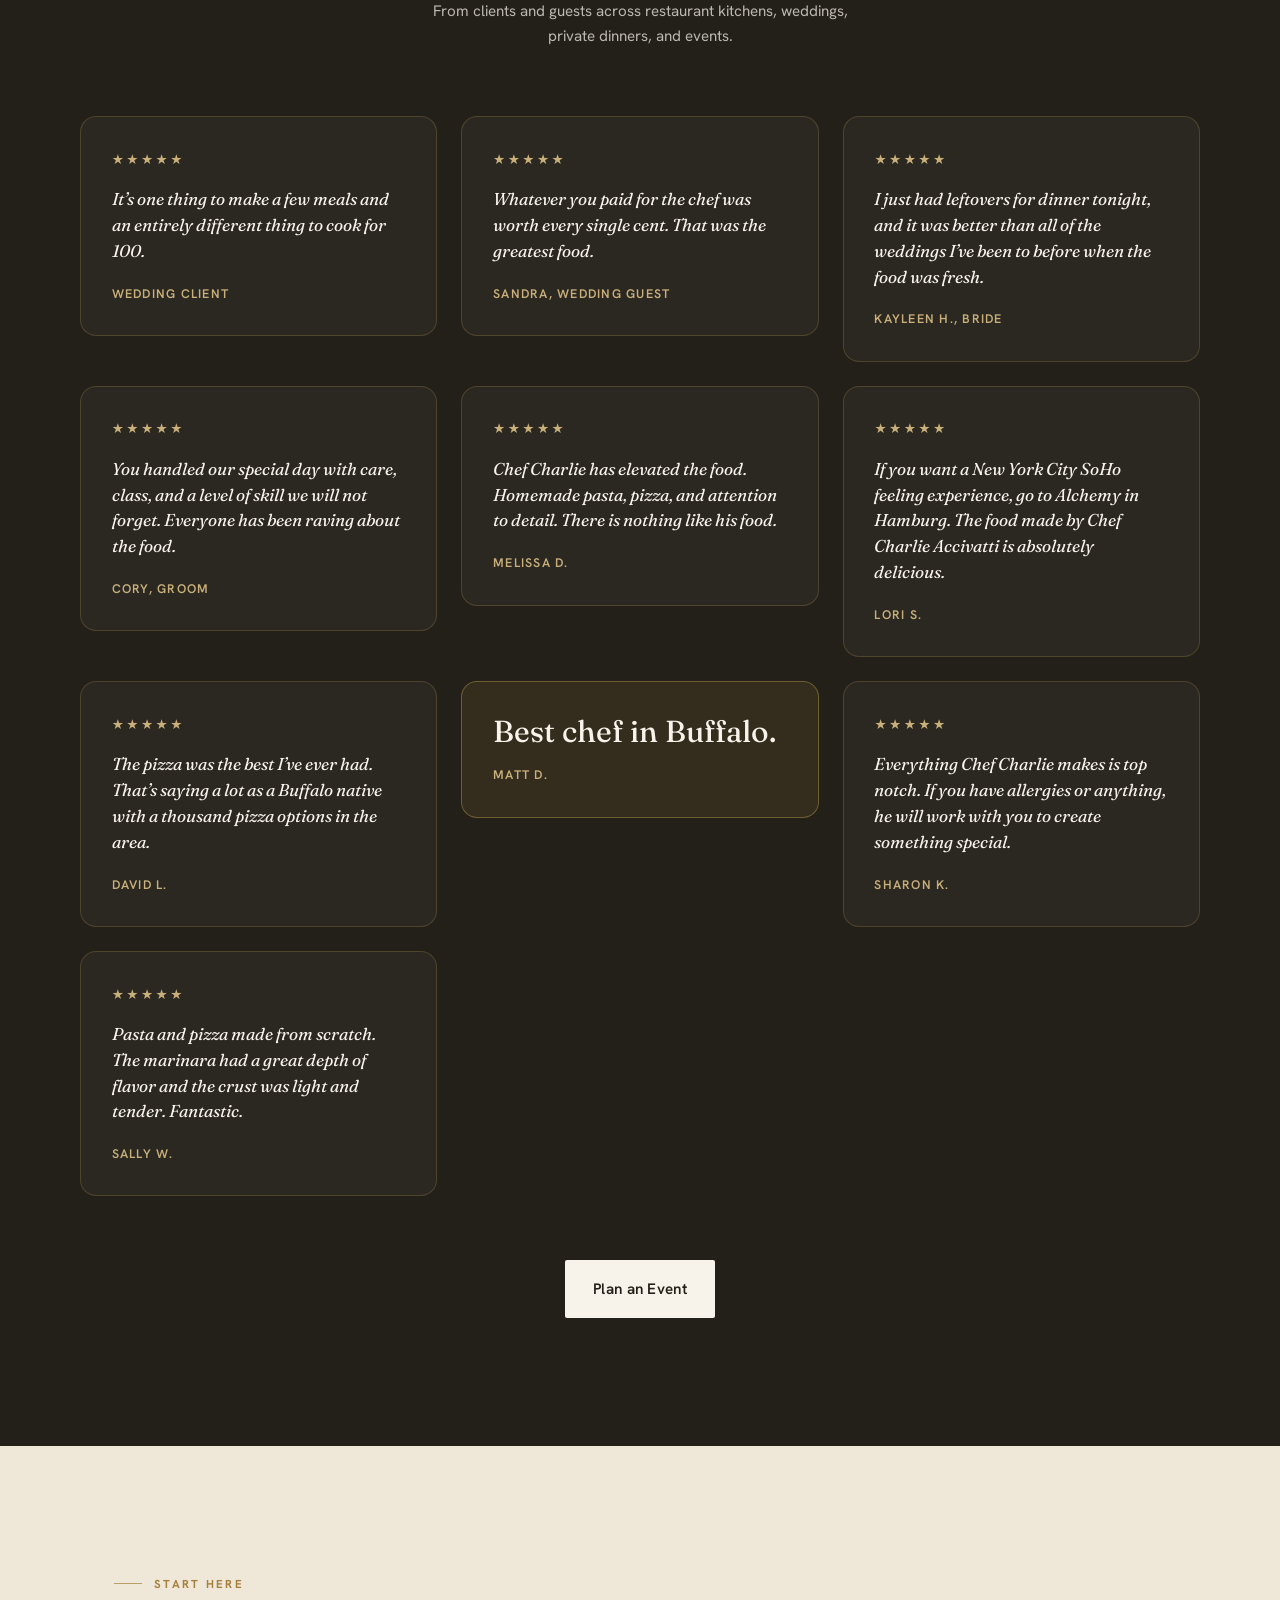
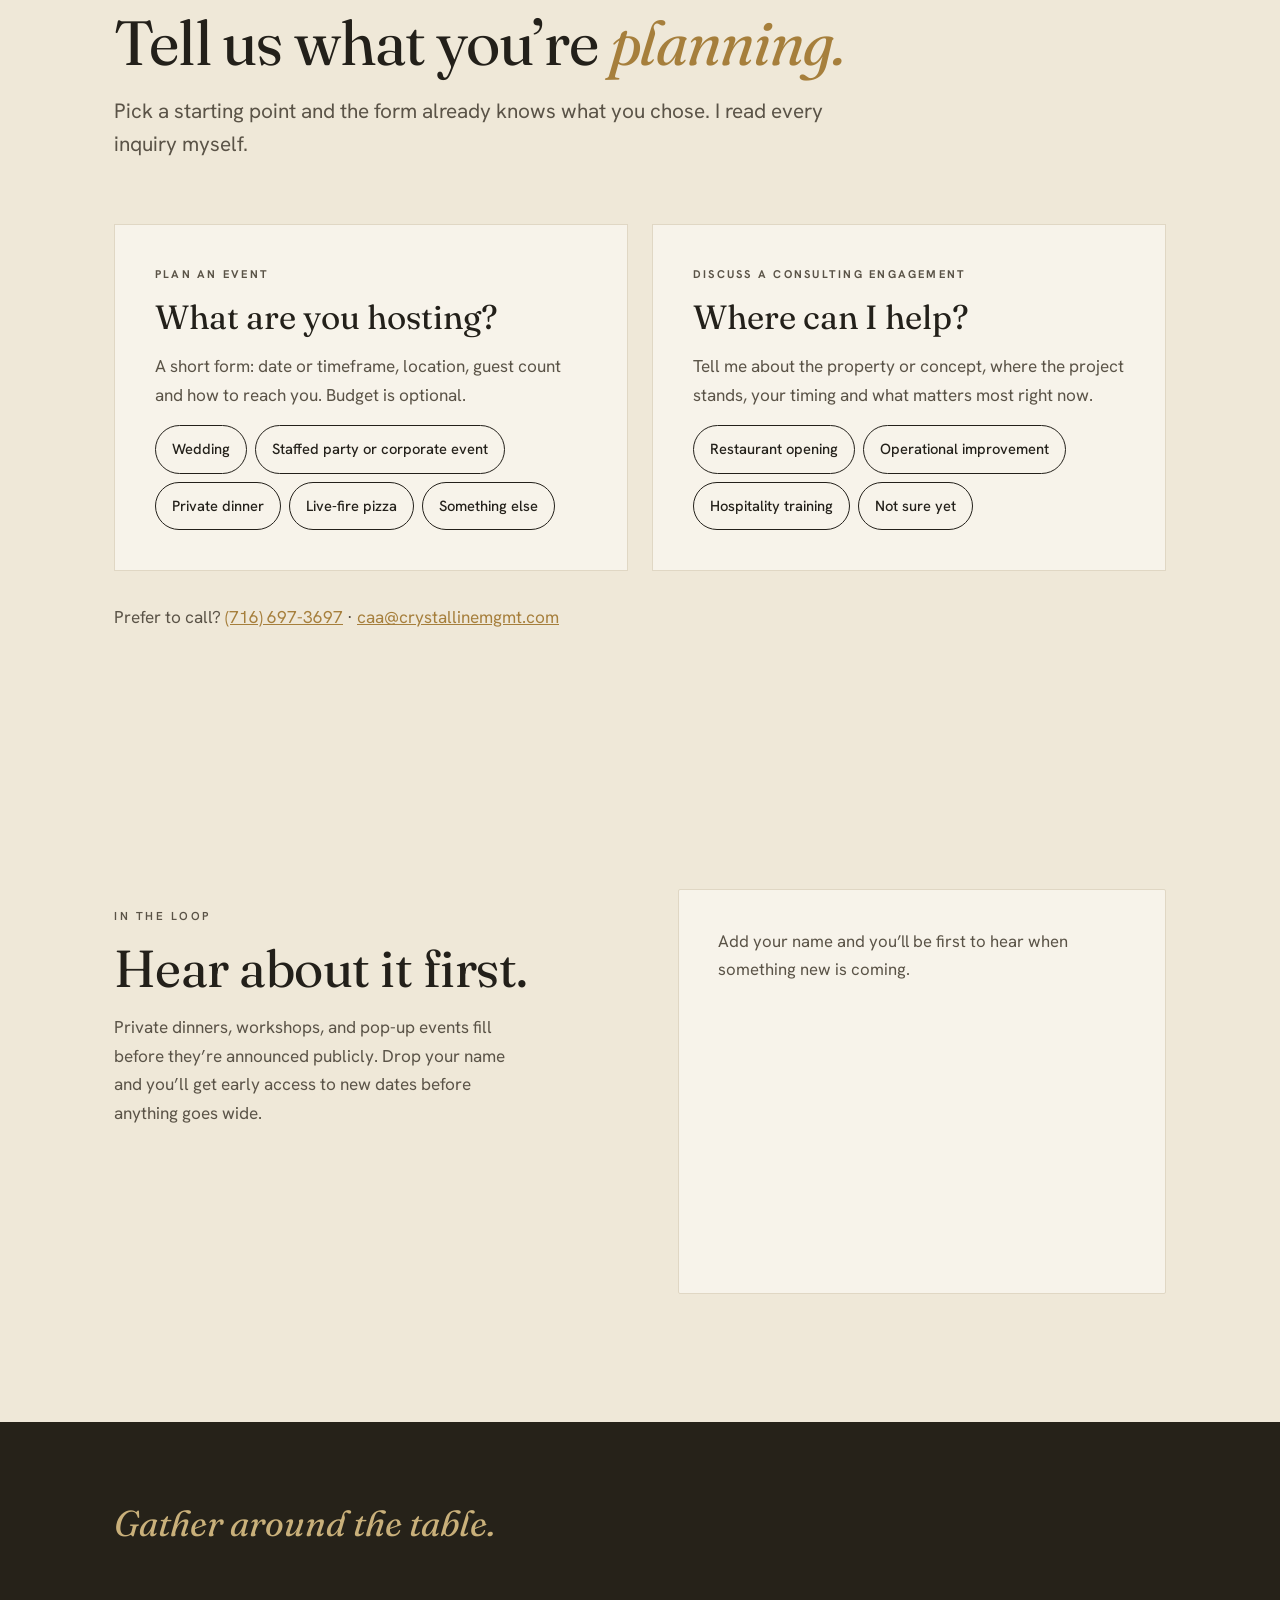
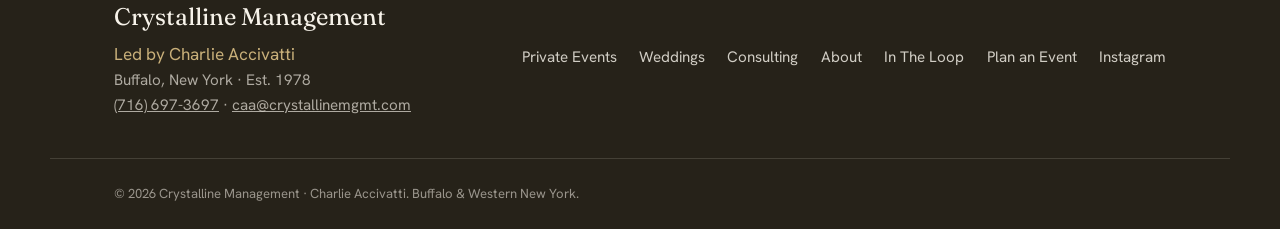
==== commit cc832e27: "Add operational experience across eight markets Co-Authored-By: Claude Opus 5.5 <noreply@anthropic.c" ====
--- a/index.html
+++ b/index.html
@@ -387,7 +387,7 @@
         <div class="creds reveal">
           <div><p>Co-owner</p><p>Nur, Fez, World’s Best Moroccan Restaurant, World Luxury Restaurant Awards, 2017 to 2021</p></div>
           <div><p>Three-Michelin-star kitchens</p><p>Alongside the teams of Berasategui, Dacosta and Adrià</p></div>
-          <div><p>Restaurant openings</p><p>Dallas · Mexico City · Fez · Old San Juan</p></div>
+          <div><p>Operated in</p><p>Texas · Florida · New York · Mexico · Morocco · Australia · Lebanon · Puerto Rico</p></div>
           <div><p>Guest presenter</p><p>Harvard Science of Cooking</p></div>
         </div>
       </div>
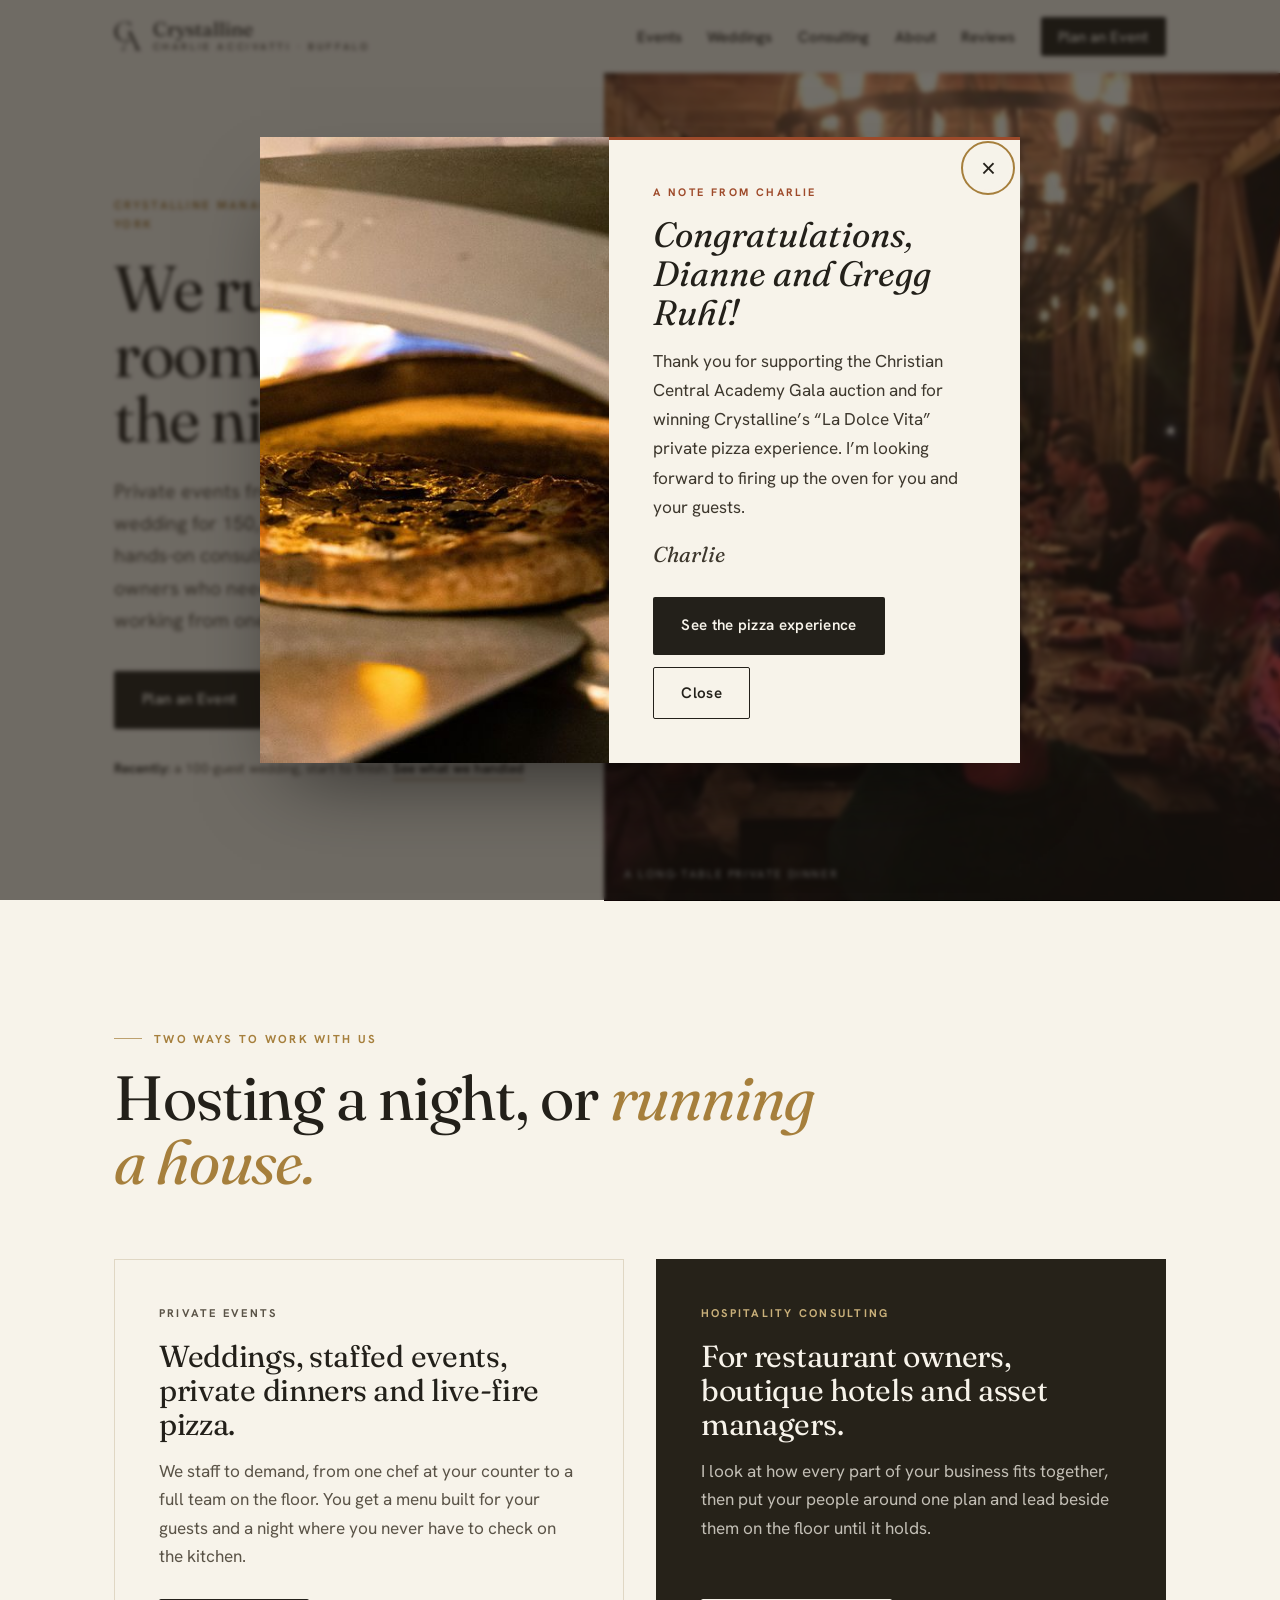
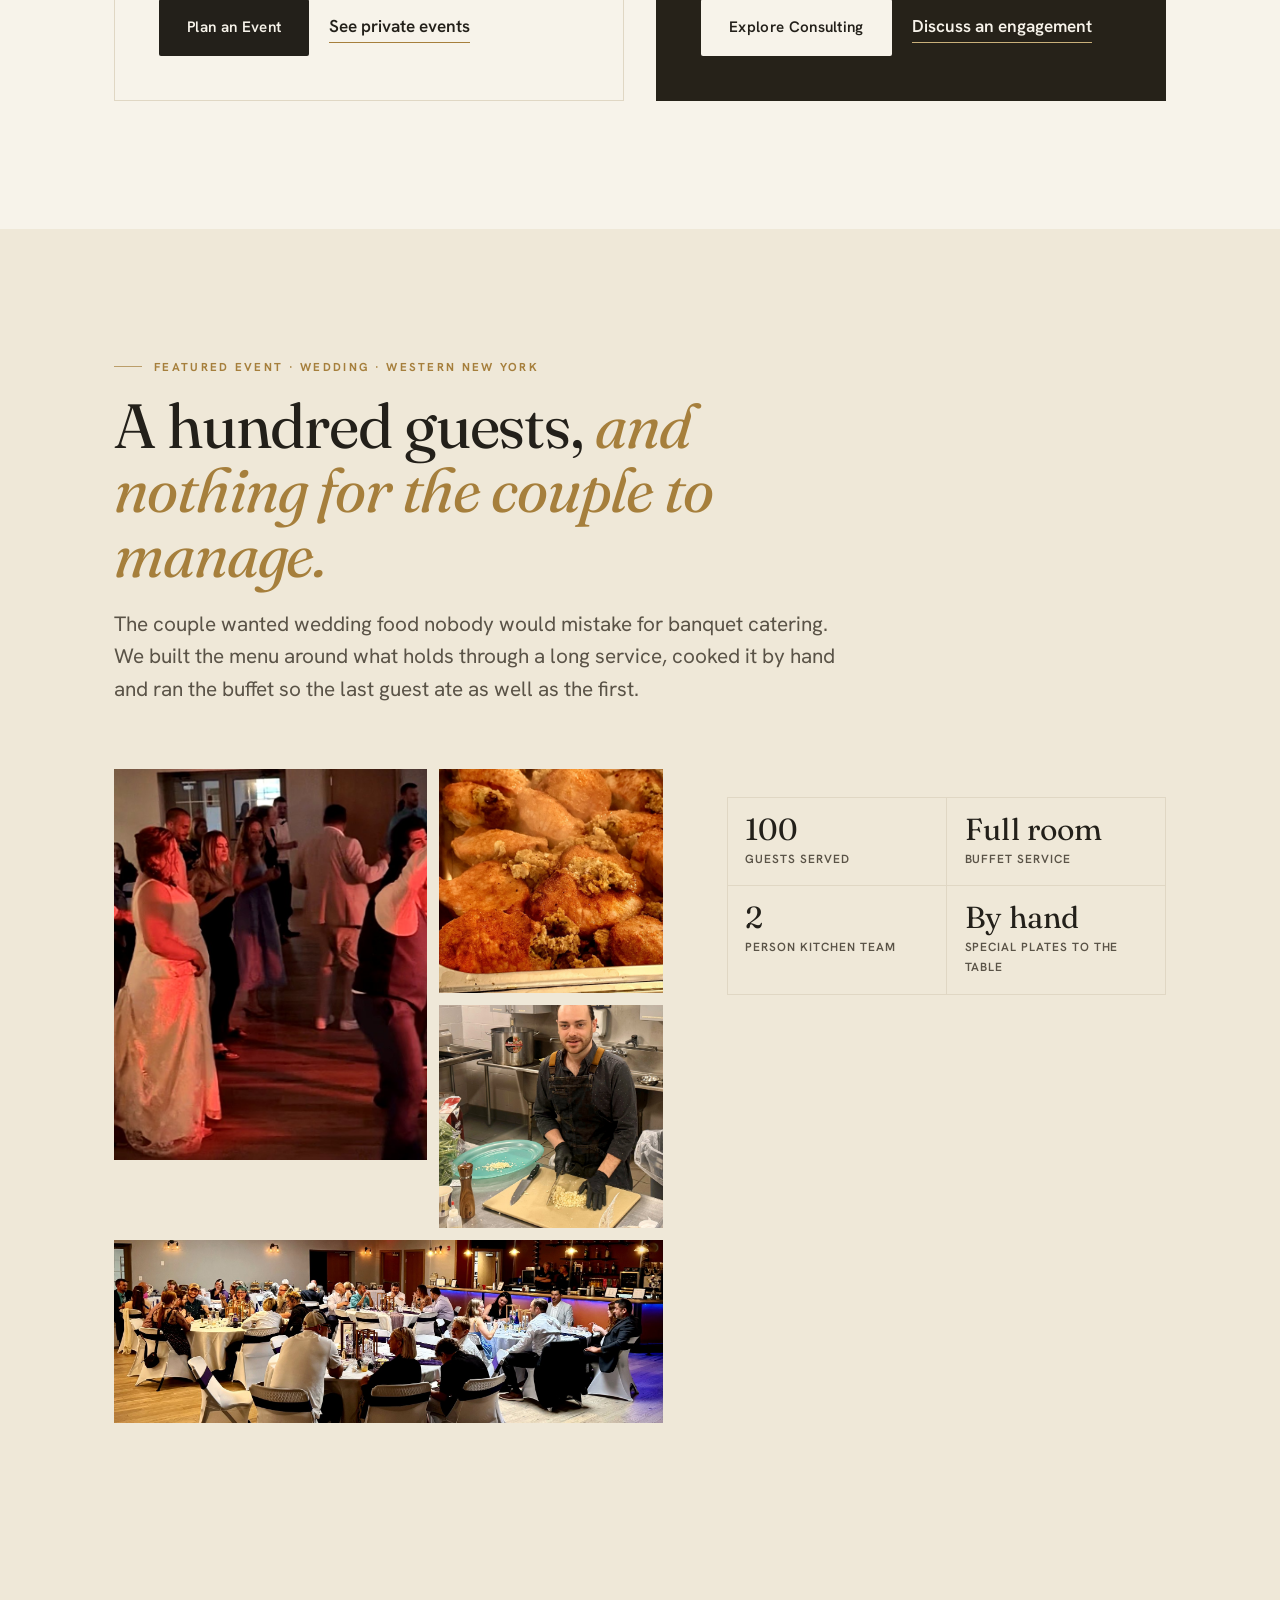
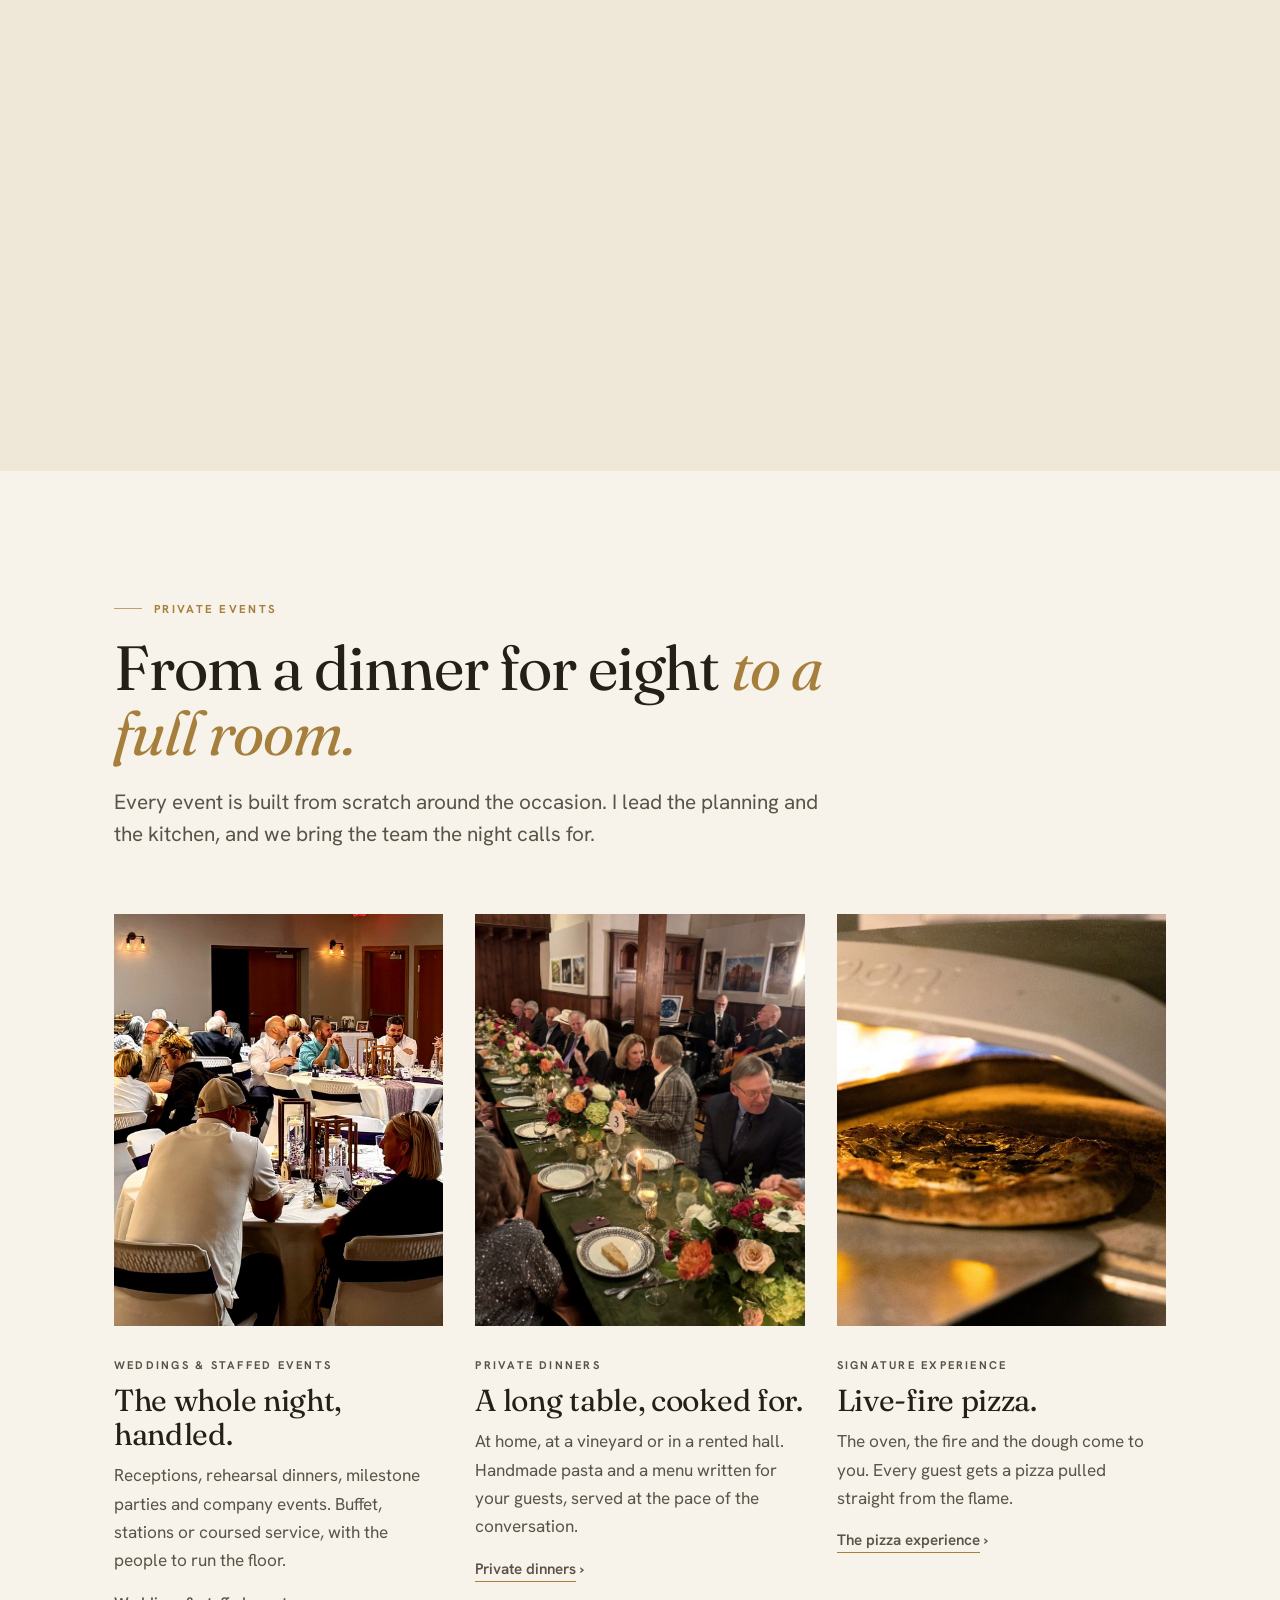
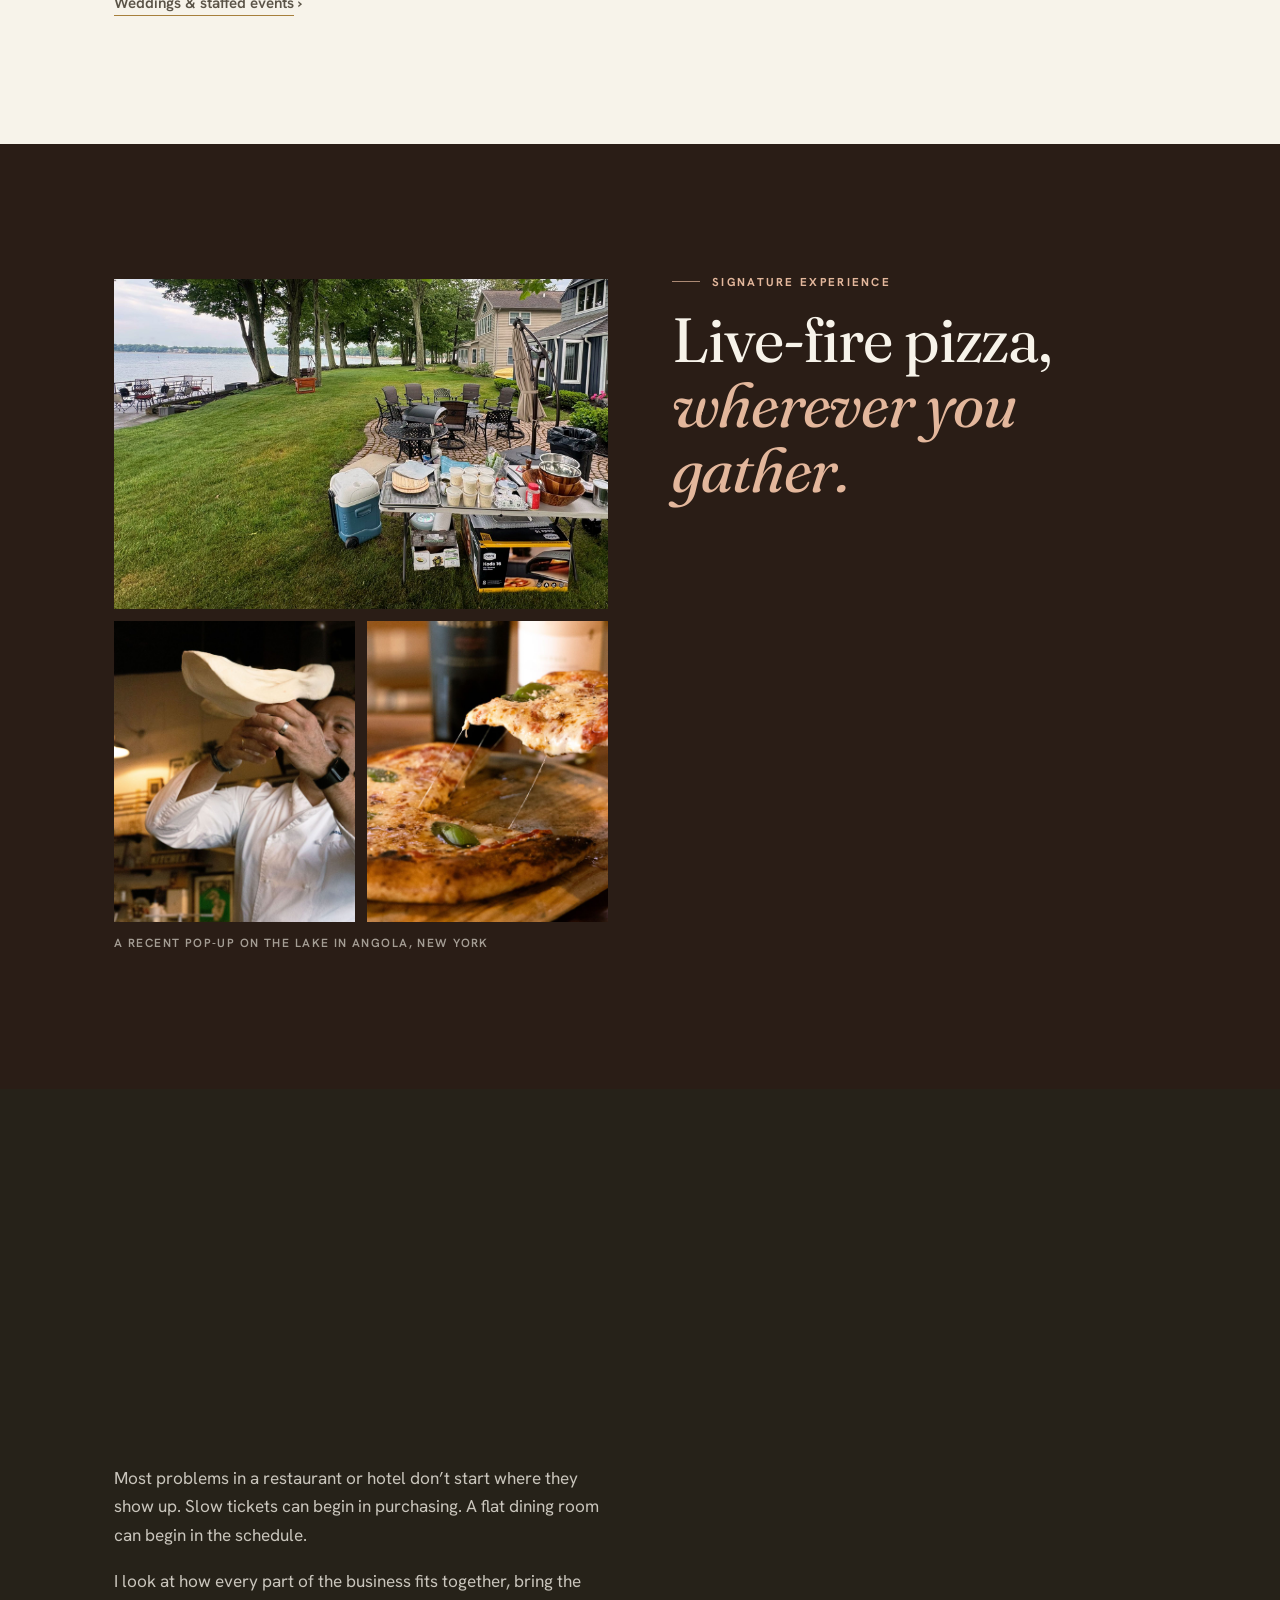
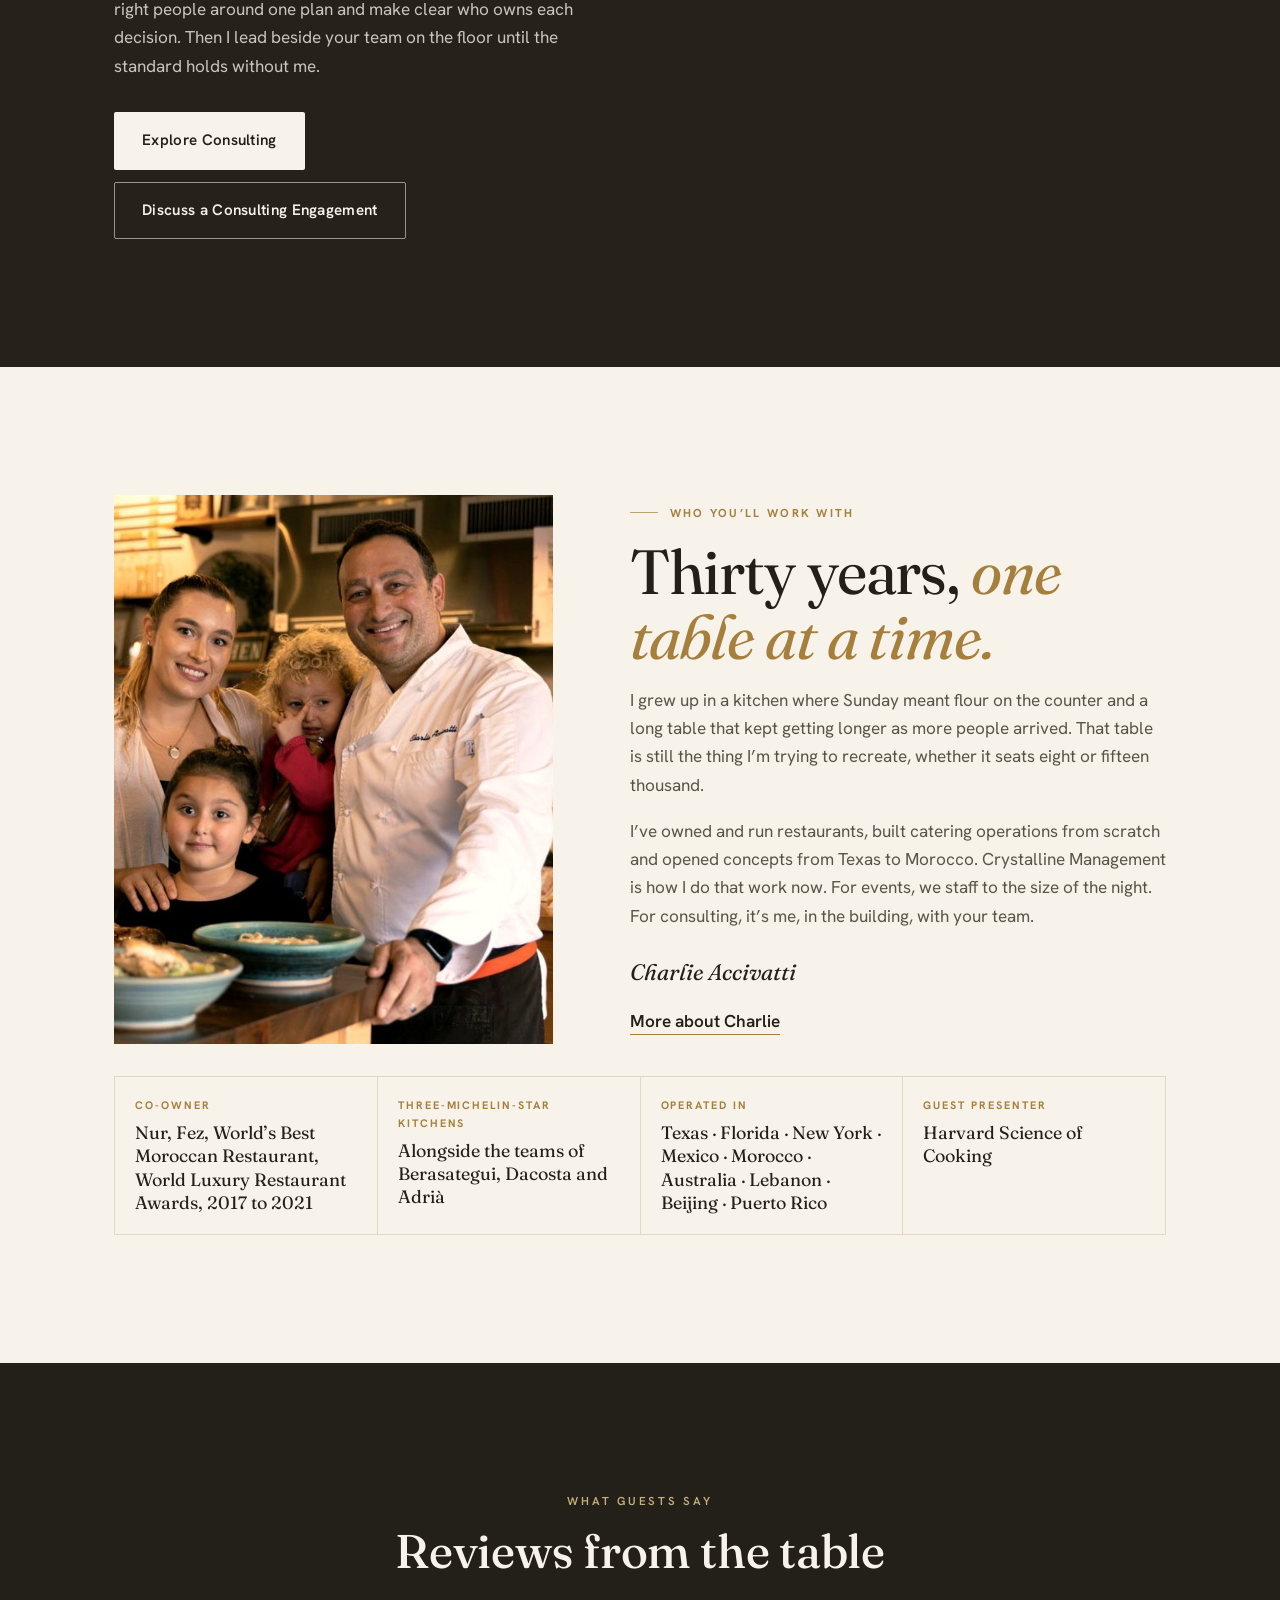
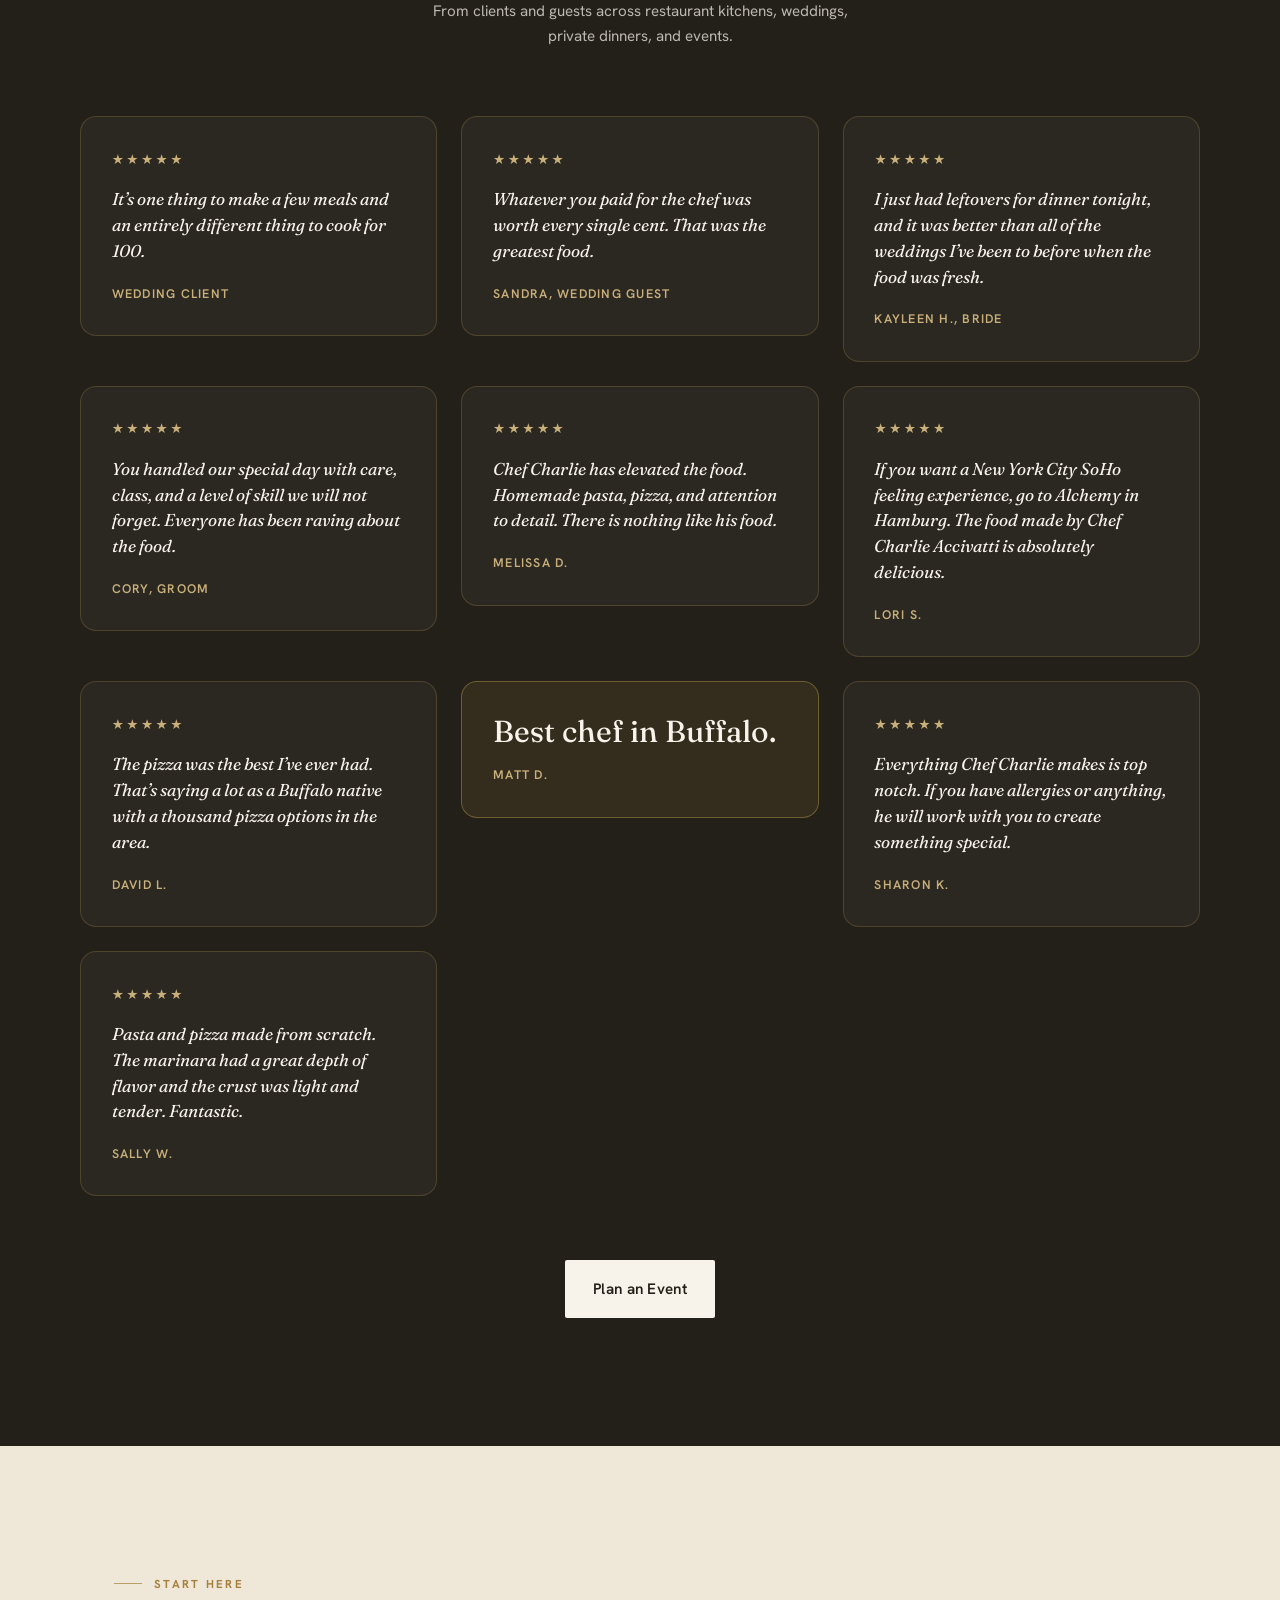
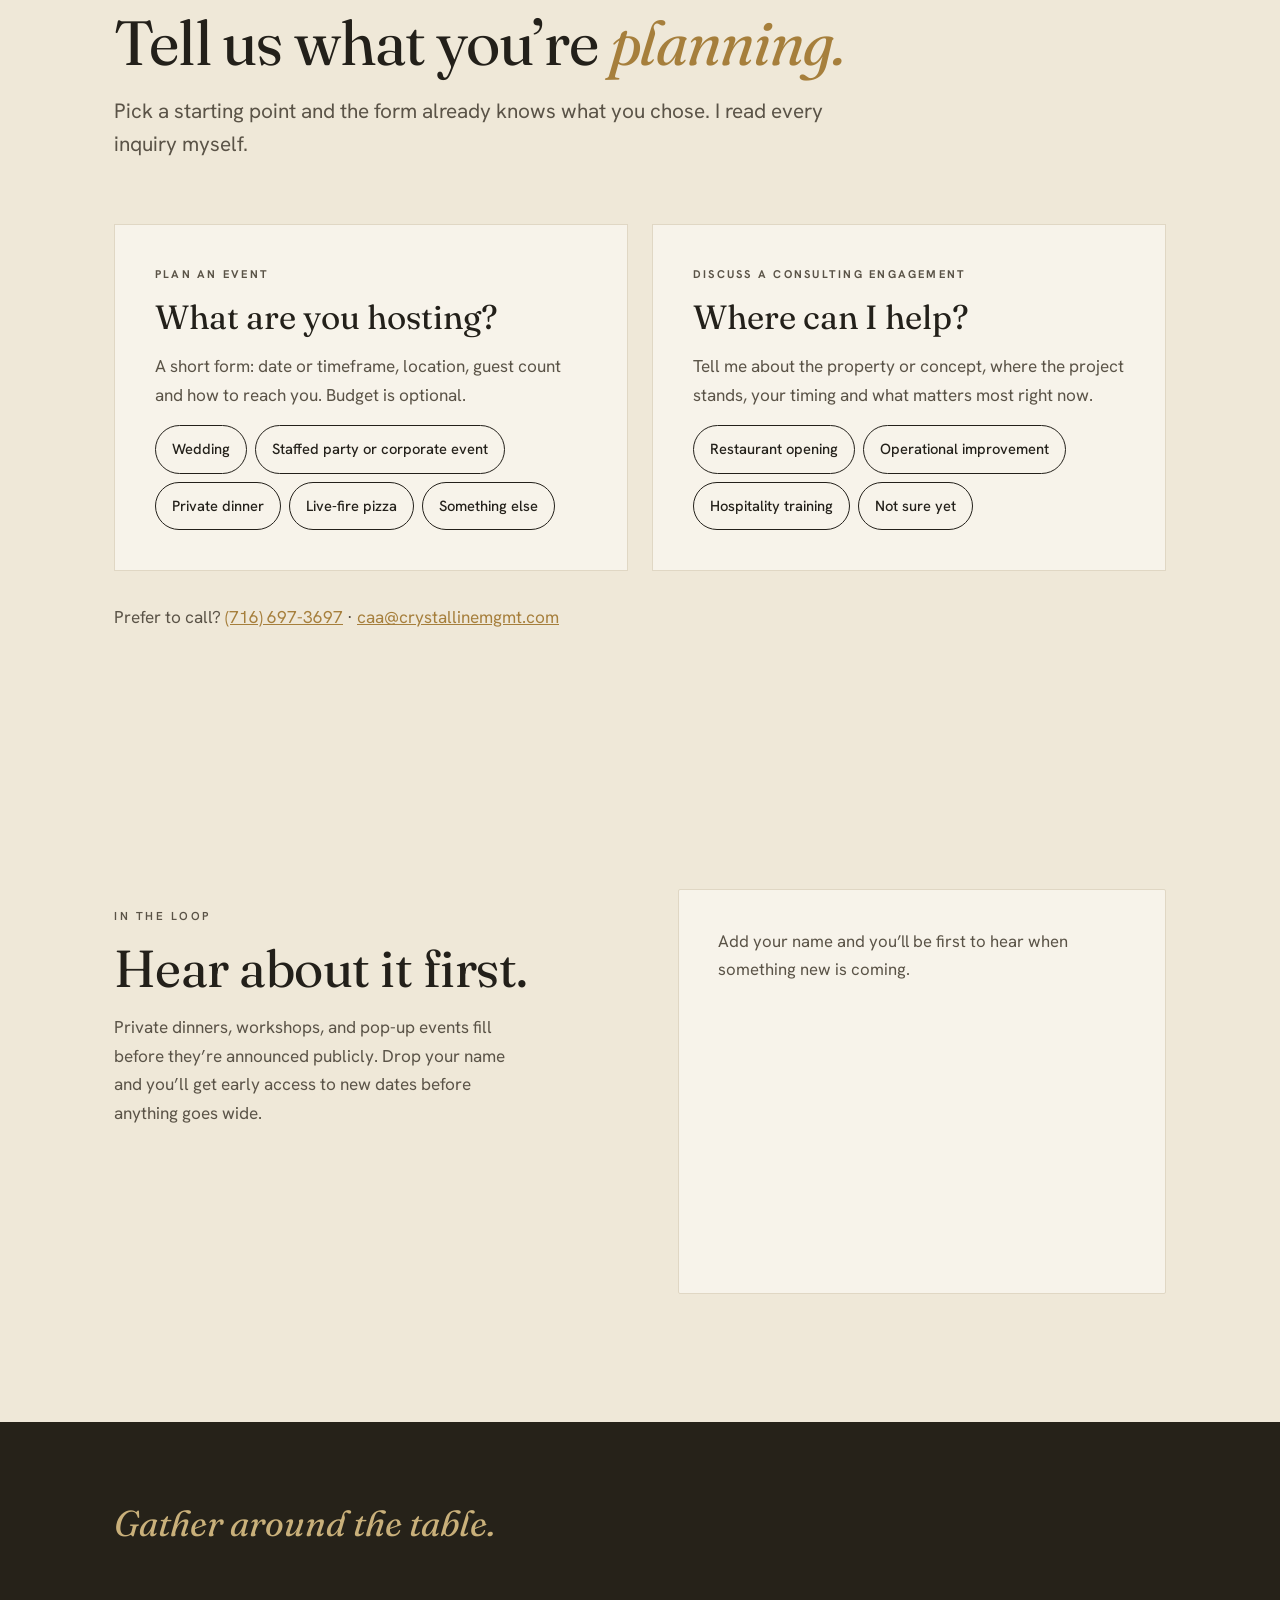
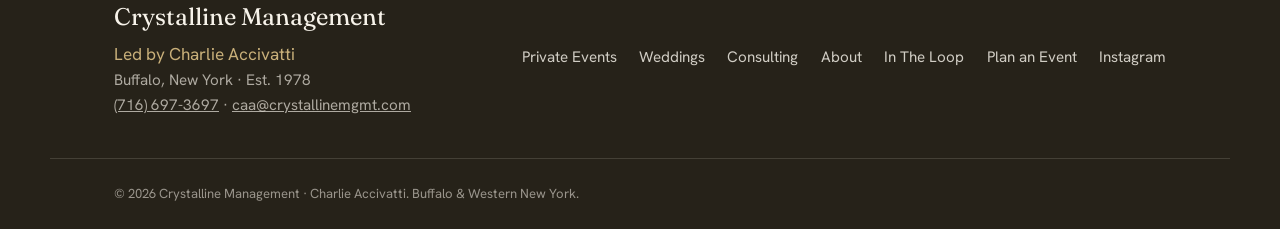
==== commit a8faf7c1: "Add Beijing to operational experience Co-Authored-By: Claude Opus 5.5 <noreply@anthropic.com> Claude" ====
--- a/index.html
+++ b/index.html
@@ -387,7 +387,7 @@
         <div class="creds reveal">
           <div><p>Co-owner</p><p>Nur, Fez, World’s Best Moroccan Restaurant, World Luxury Restaurant Awards, 2017 to 2021</p></div>
           <div><p>Three-Michelin-star kitchens</p><p>Alongside the teams of Berasategui, Dacosta and Adrià</p></div>
-          <div><p>Operated in</p><p>Texas · Florida · New York · Mexico · Morocco · Australia · Lebanon · Puerto Rico</p></div>
+          <div><p>Operated in</p><p>Texas · Florida · New York · Mexico · Morocco · Australia · Lebanon · Beijing · Puerto Rico</p></div>
           <div><p>Guest presenter</p><p>Harvard Science of Cooking</p></div>
         </div>
       </div>
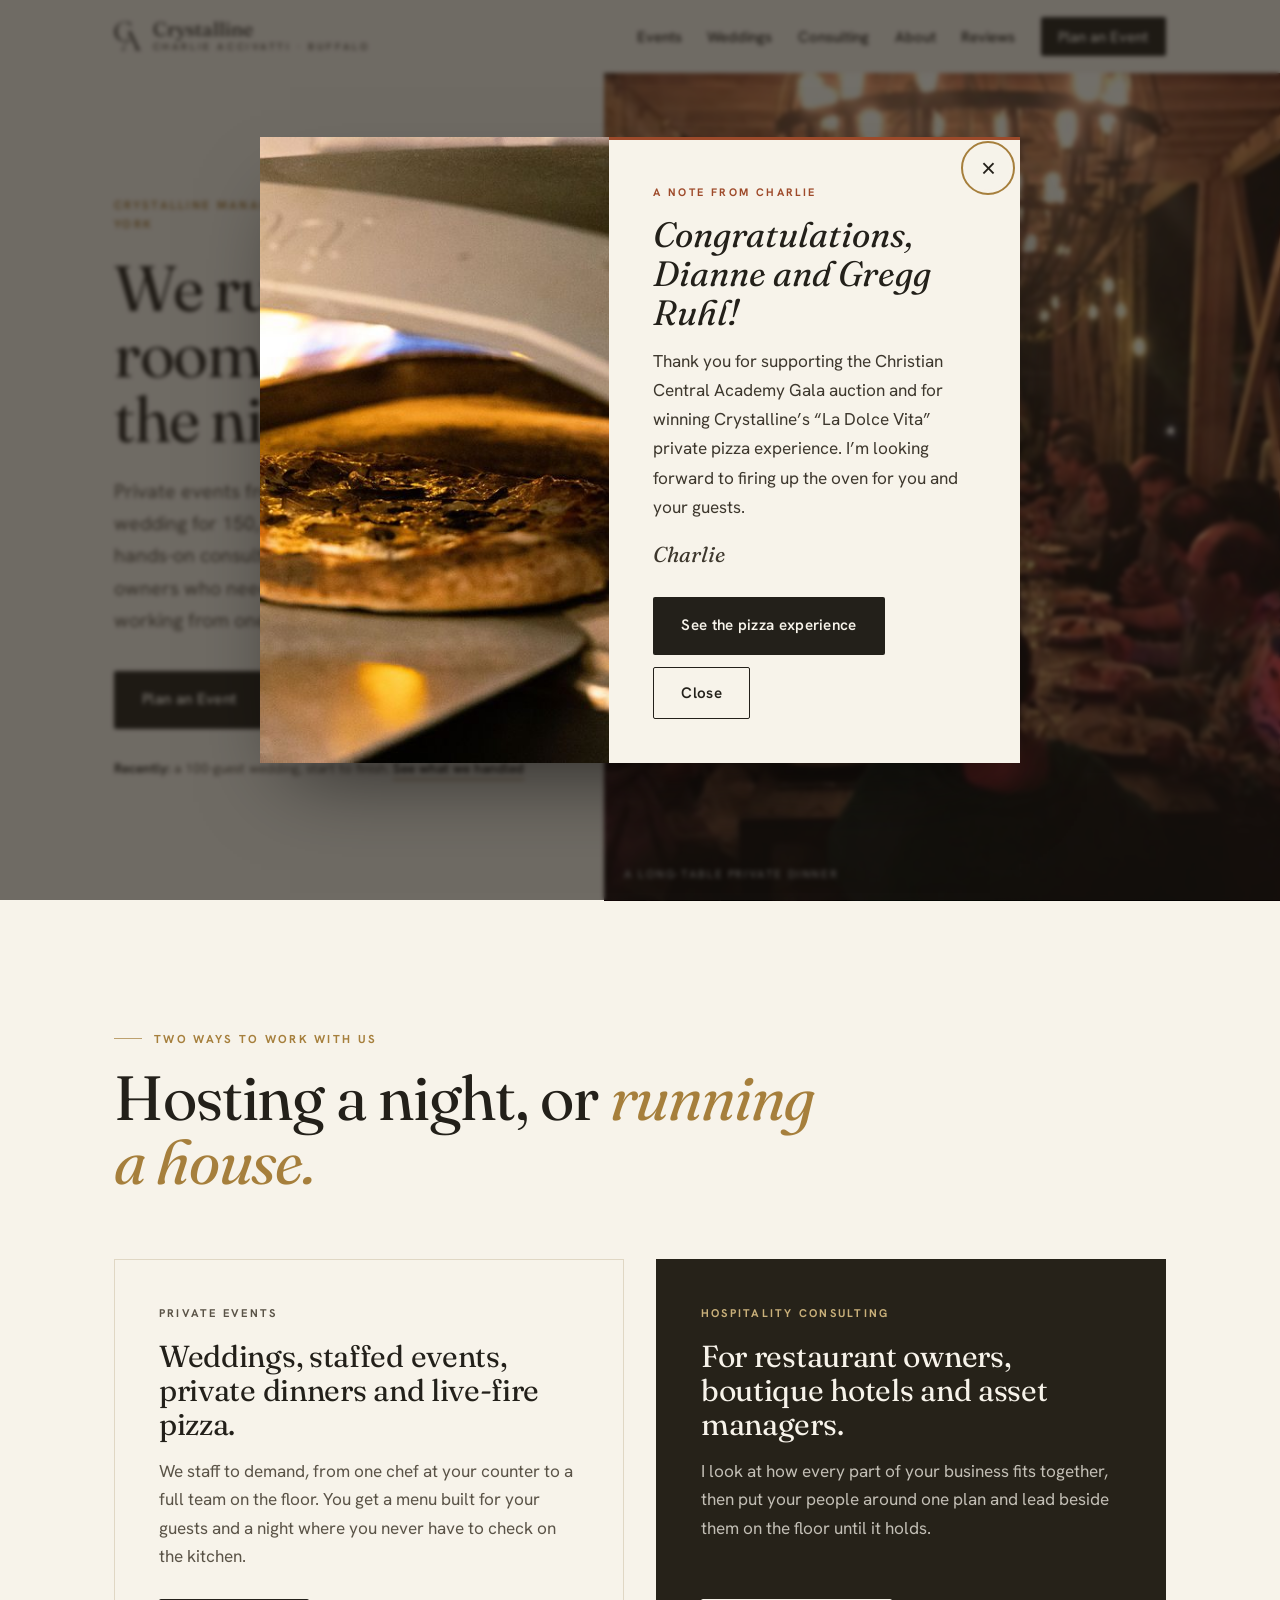
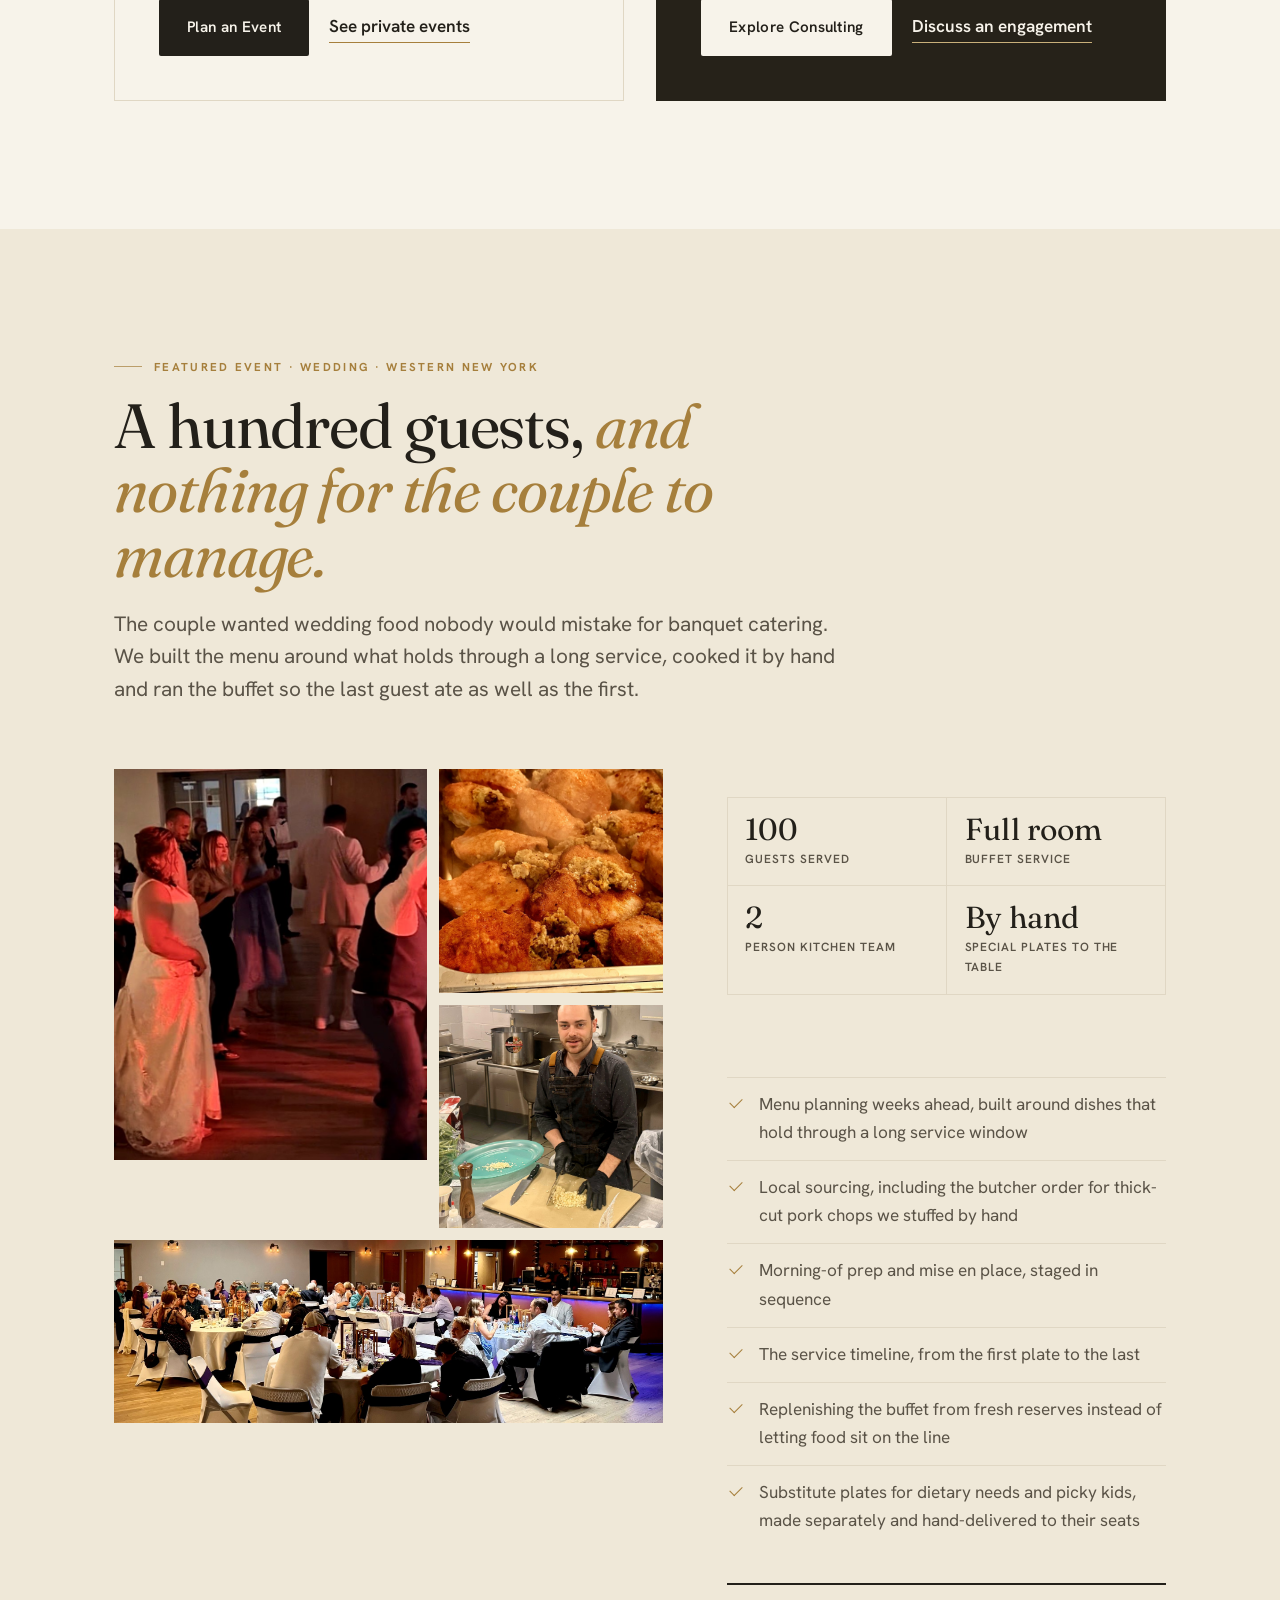
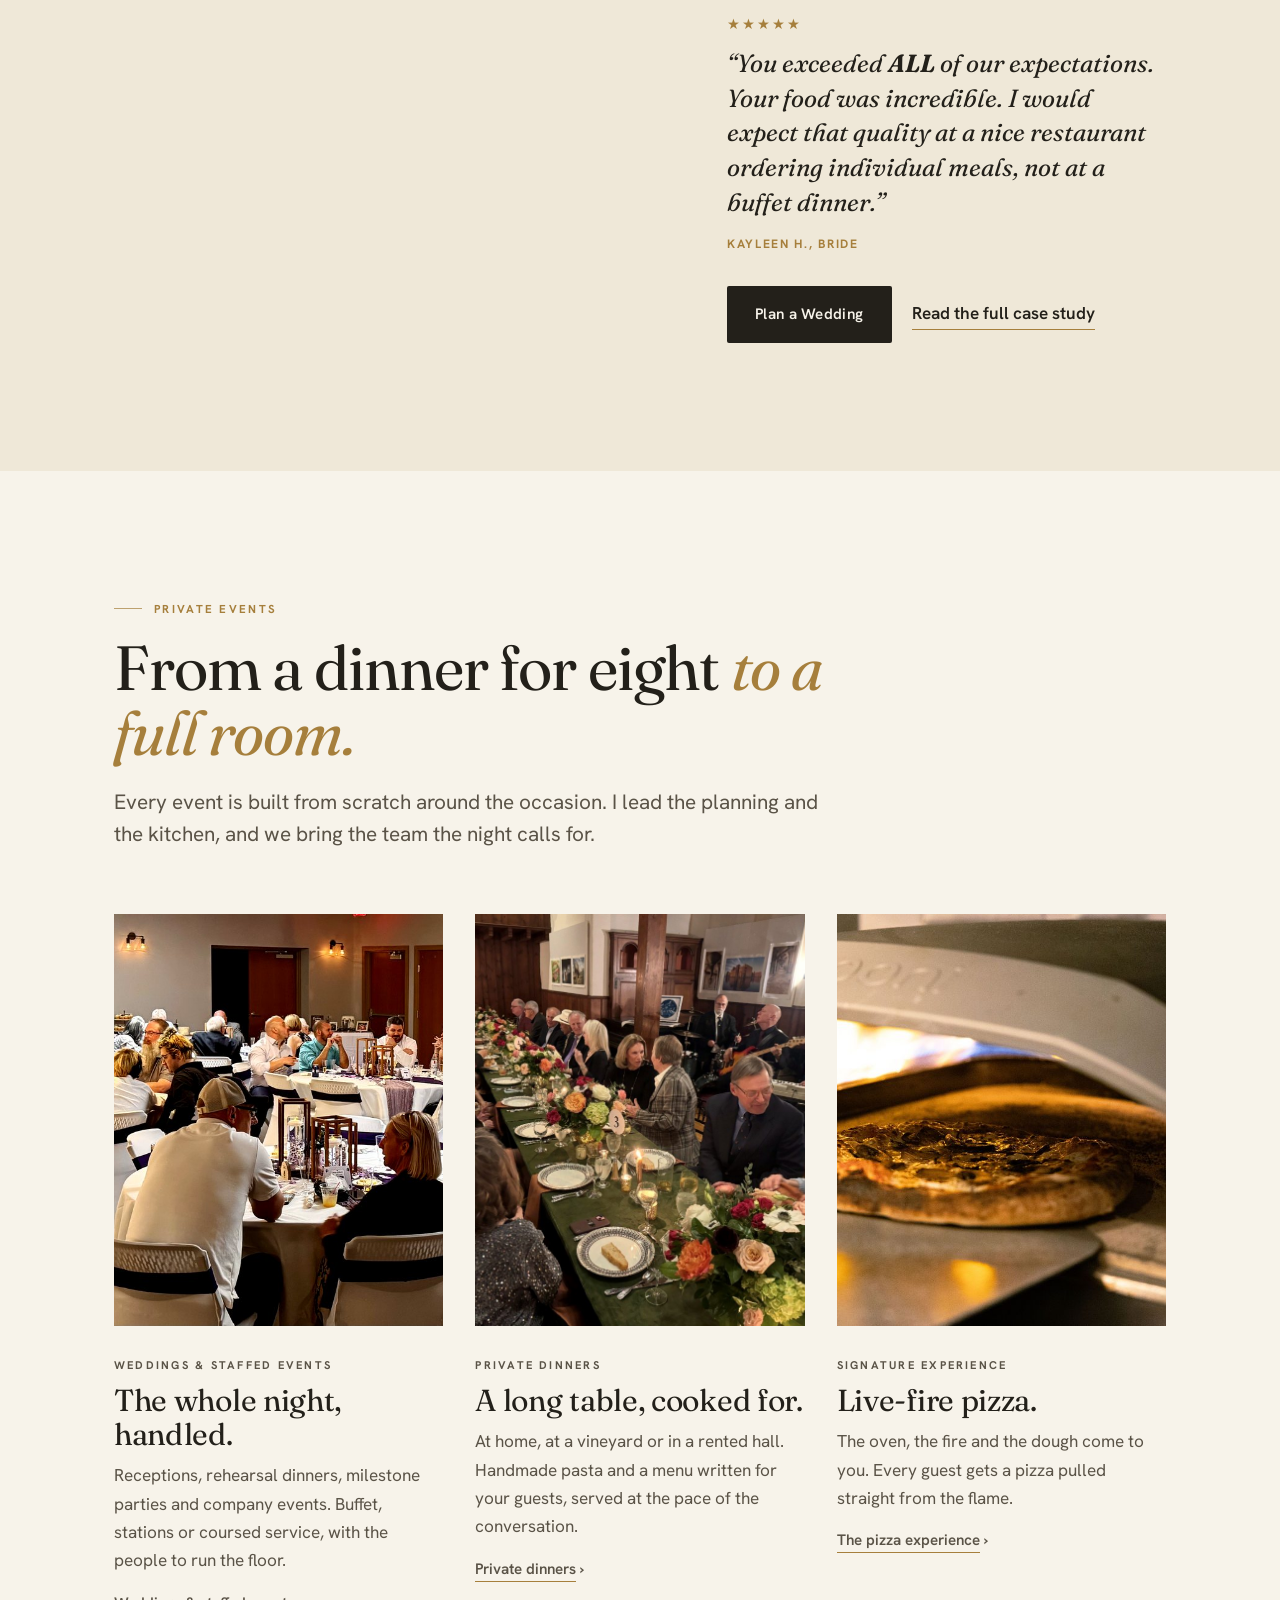
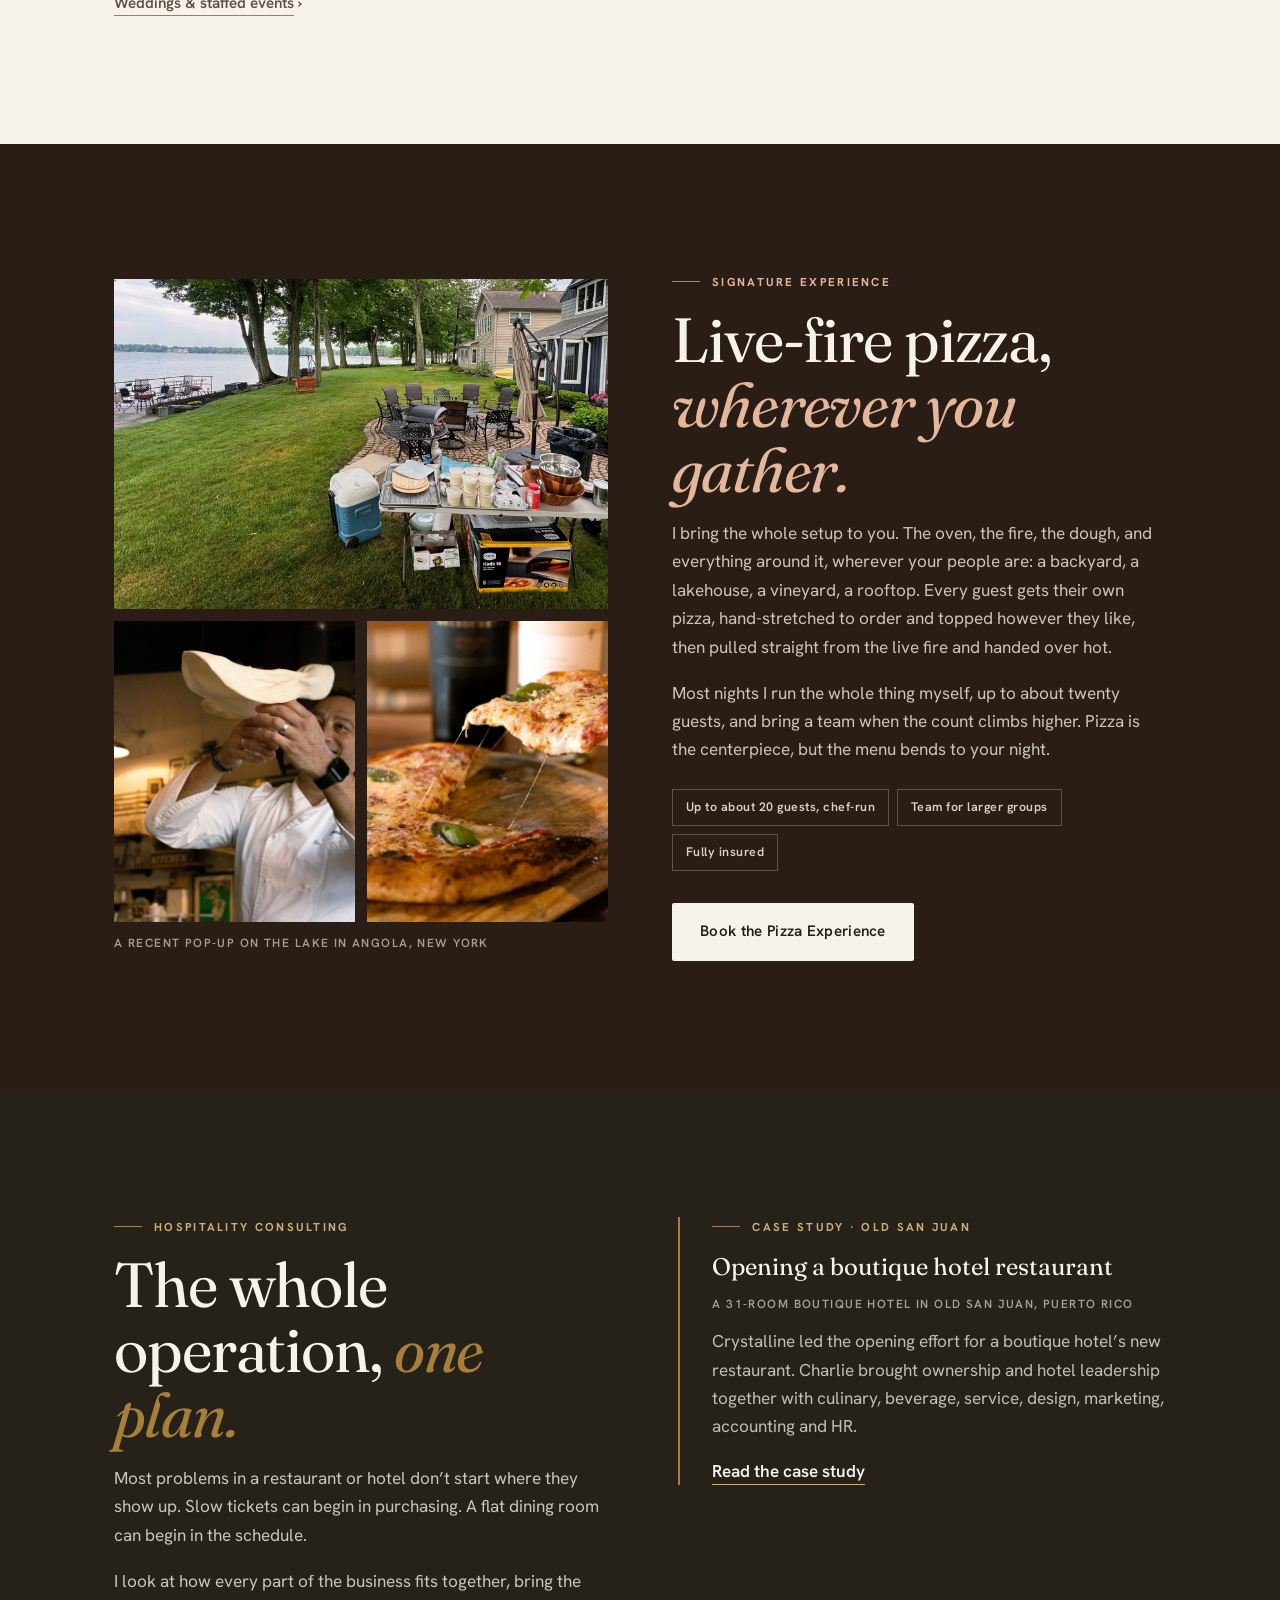
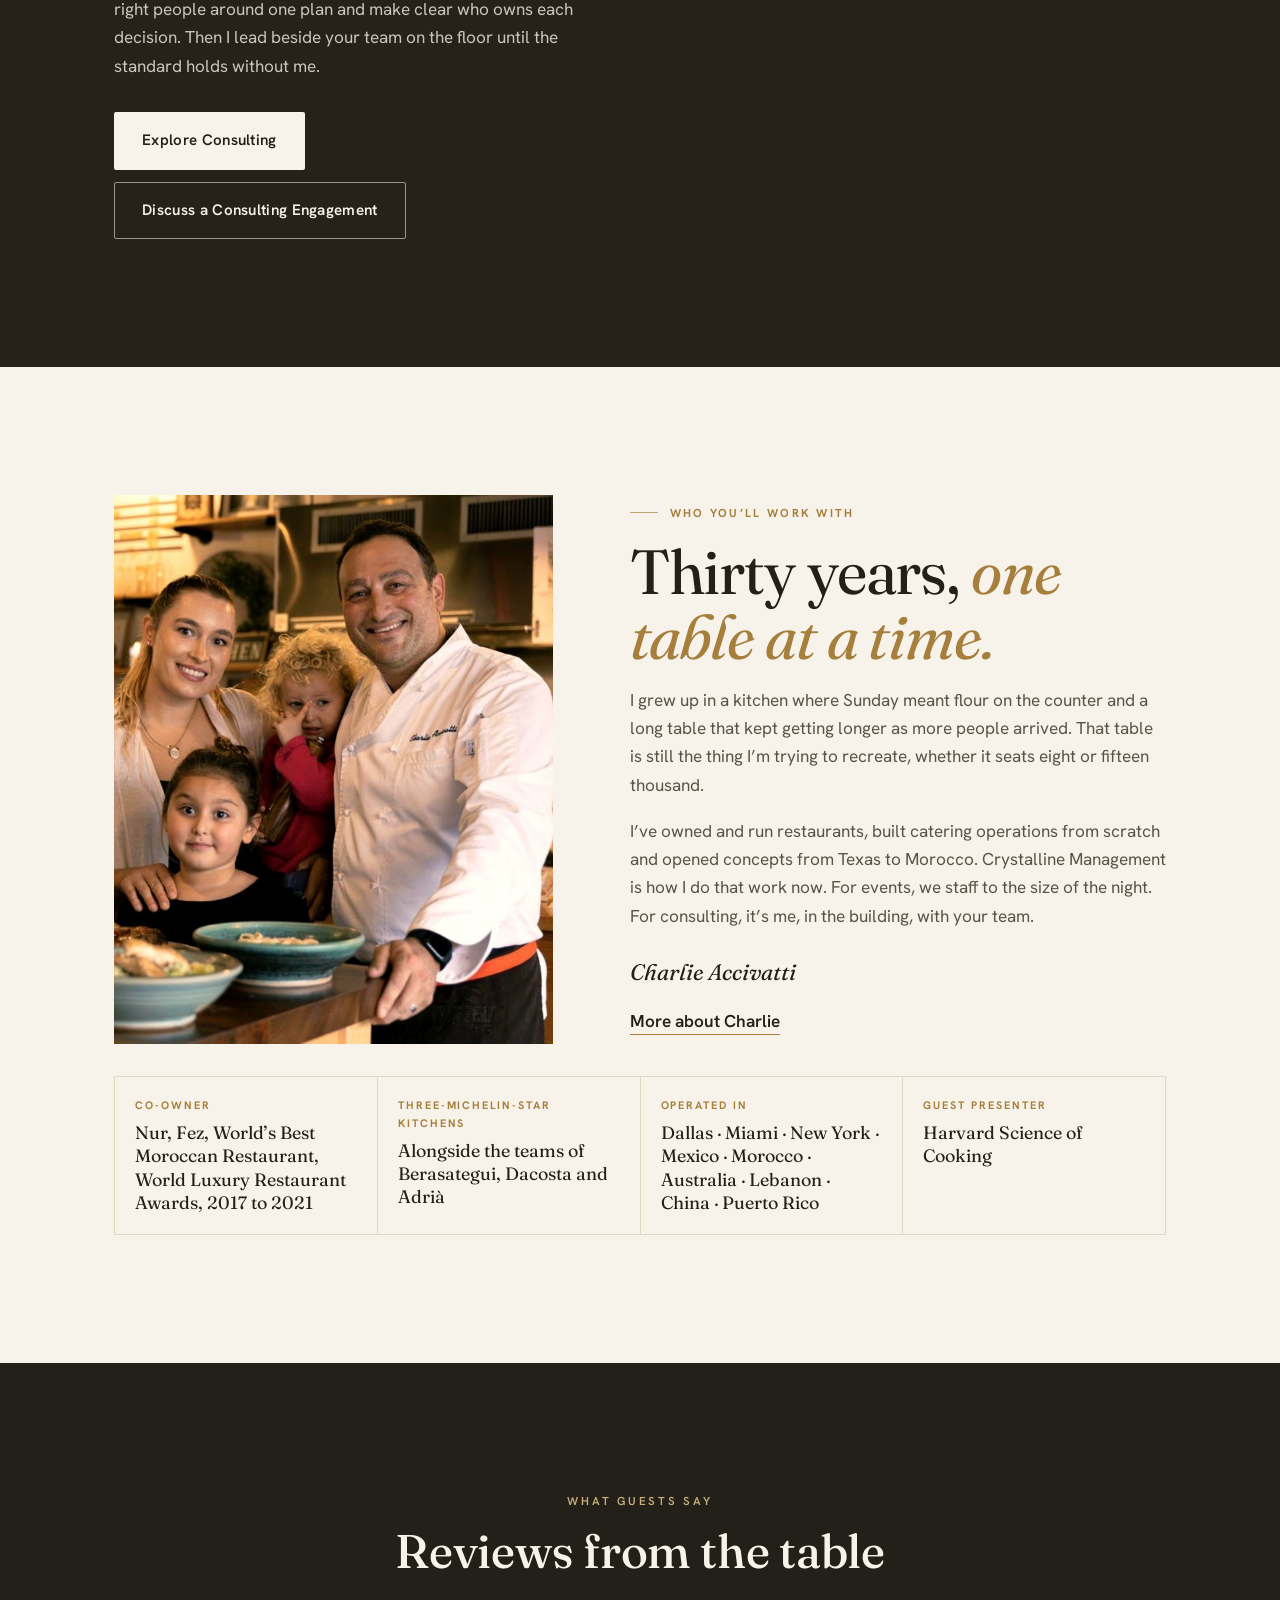
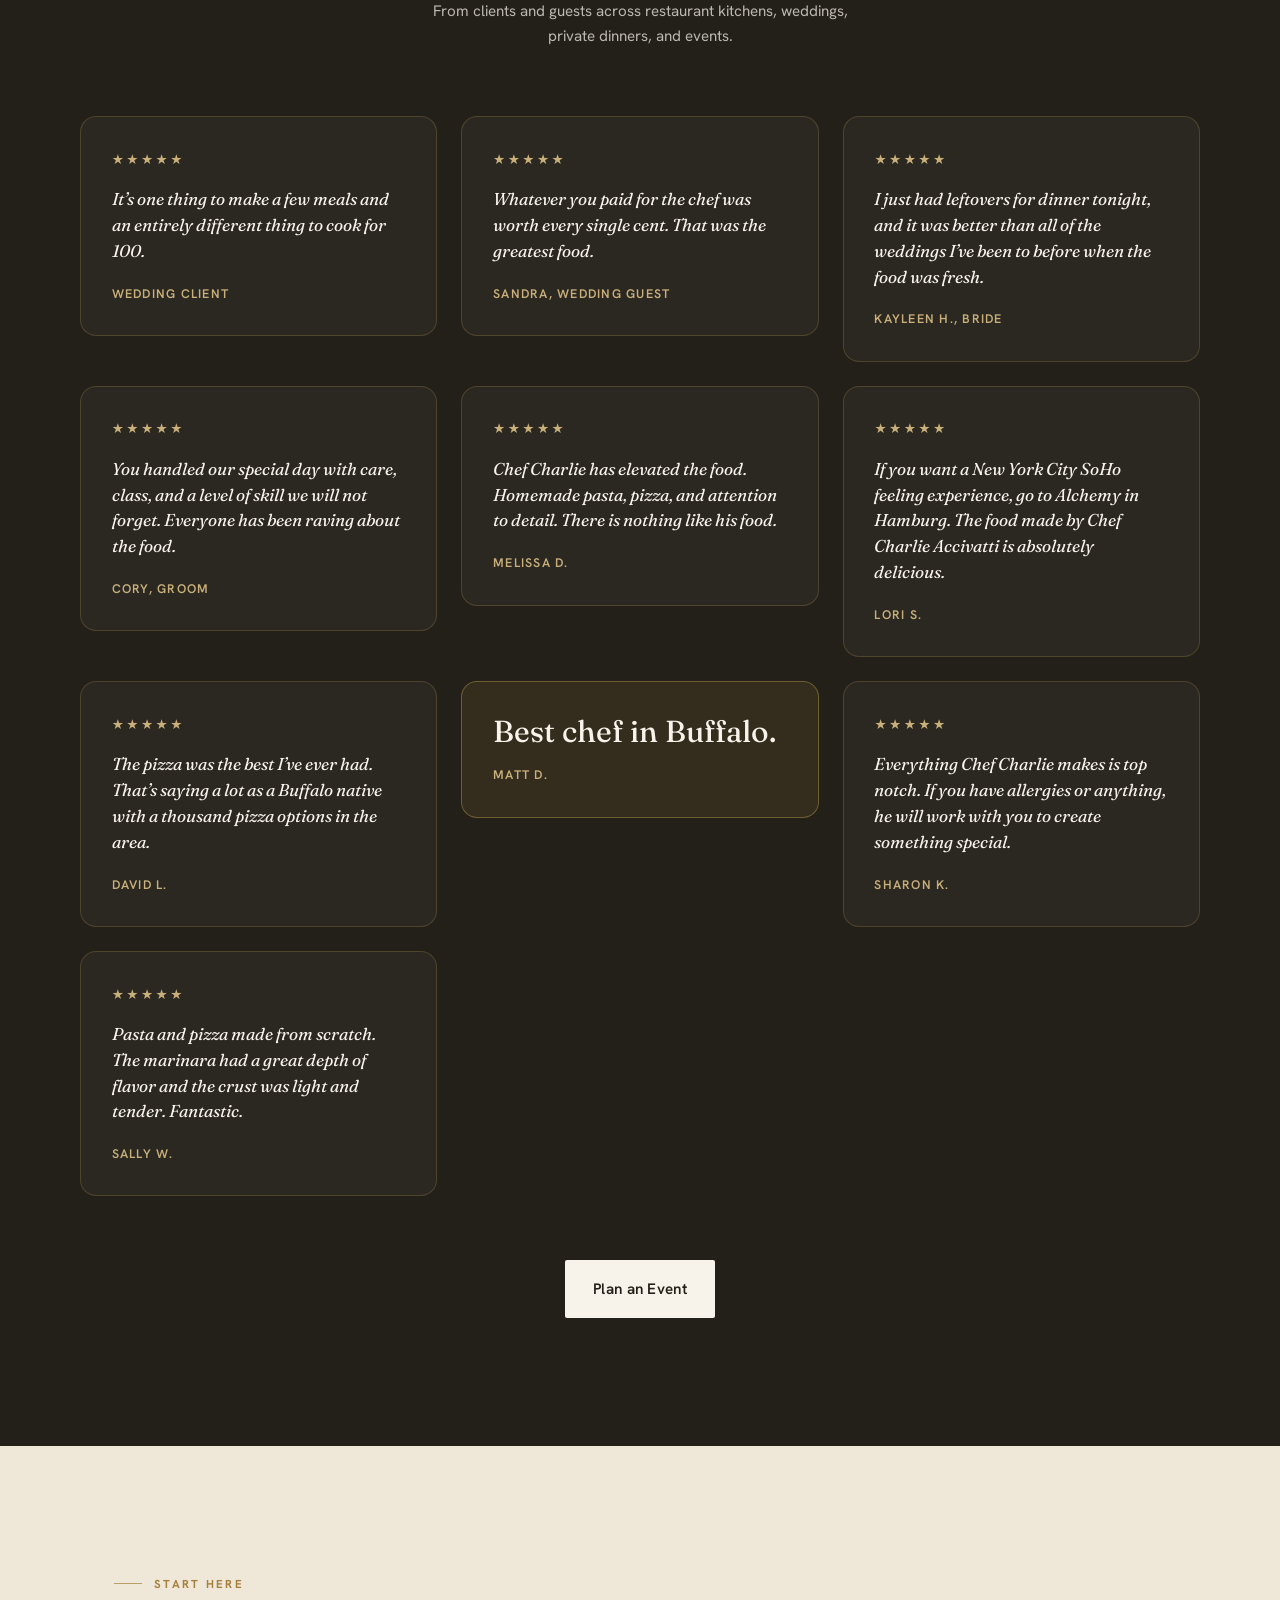
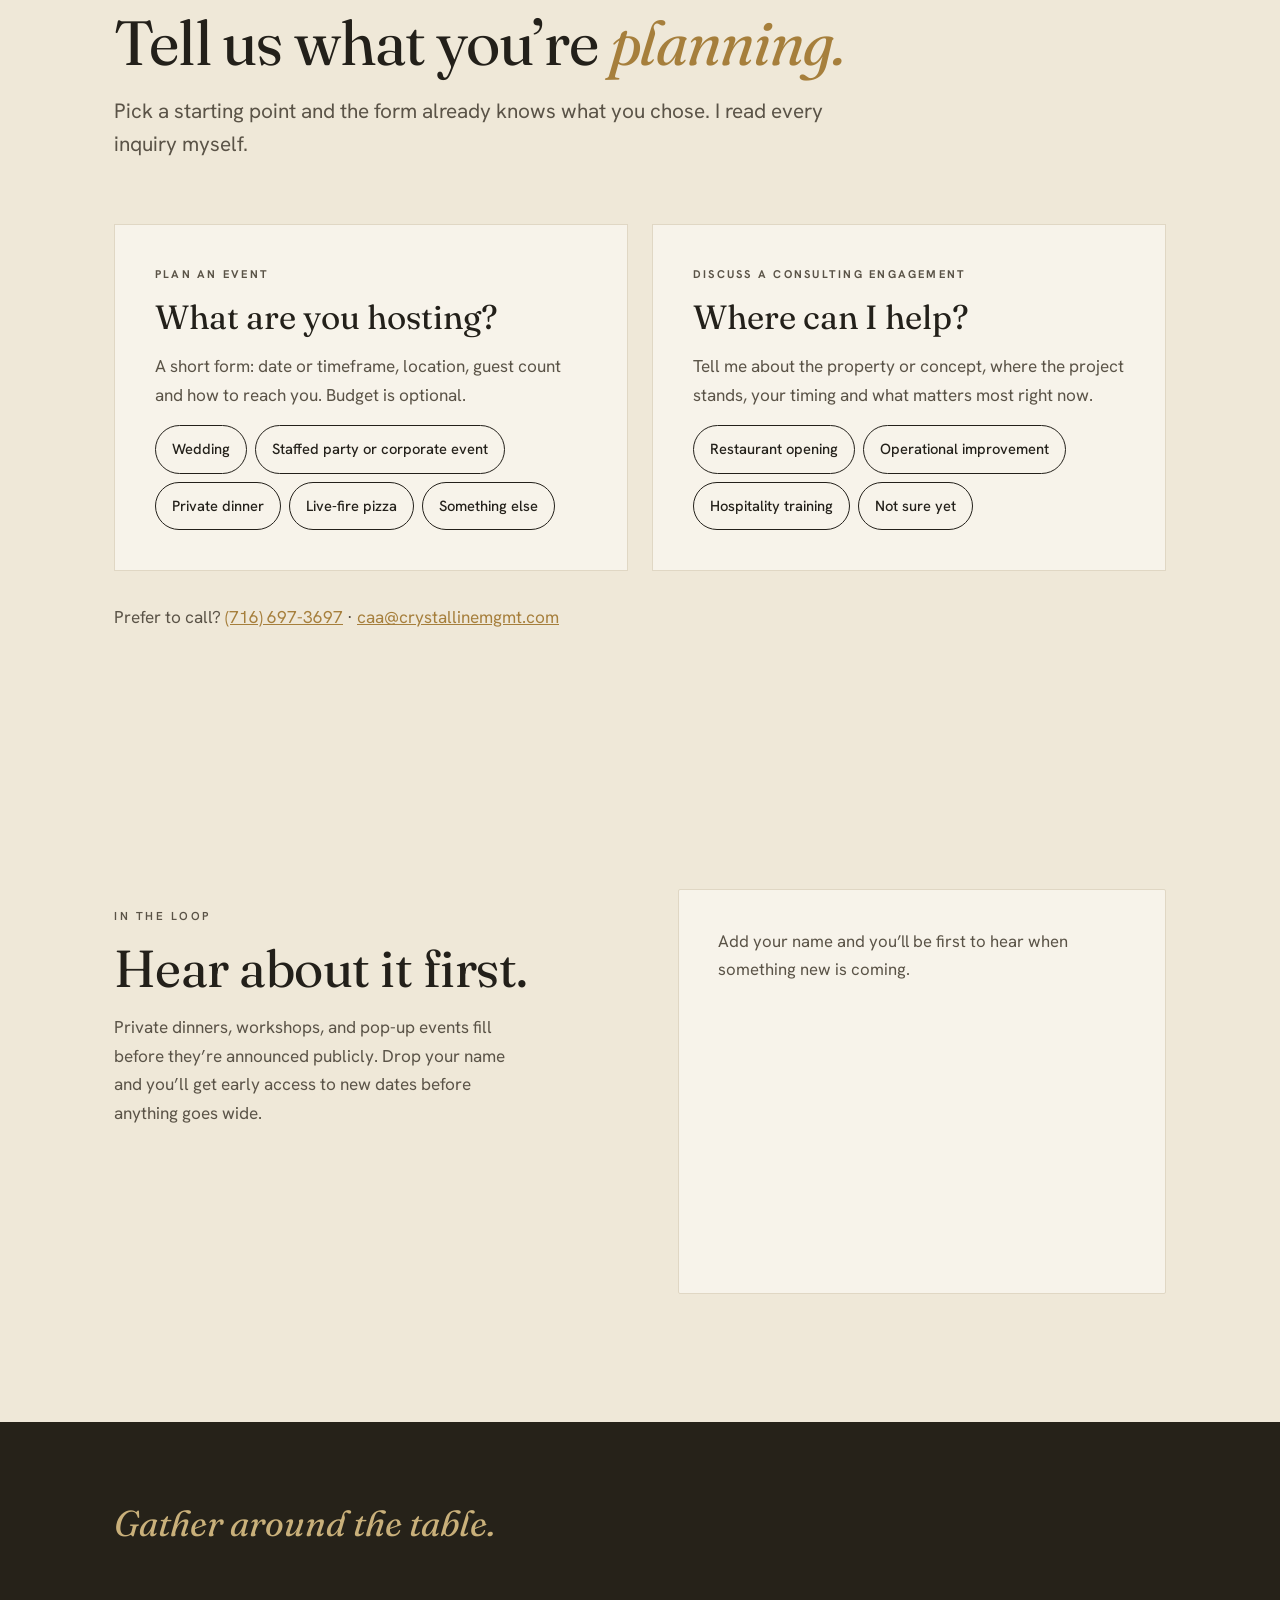
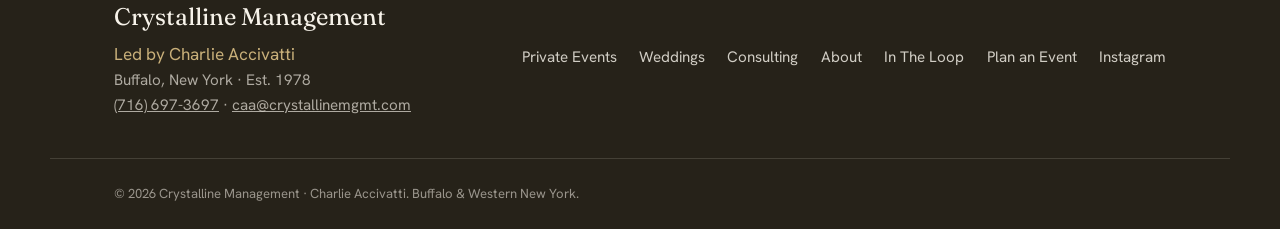
==== commit 1df72adf: "Operated in: Dallas, Miami, China Co-Authored-By: Claude Opus 5.5 <noreply@anthropic.com> Claude-Ses" ====
--- a/index.html
+++ b/index.html
@@ -387,7 +387,7 @@
         <div class="creds reveal">
           <div><p>Co-owner</p><p>Nur, Fez, World’s Best Moroccan Restaurant, World Luxury Restaurant Awards, 2017 to 2021</p></div>
           <div><p>Three-Michelin-star kitchens</p><p>Alongside the teams of Berasategui, Dacosta and Adrià</p></div>
-          <div><p>Operated in</p><p>Texas · Florida · New York · Mexico · Morocco · Australia · Lebanon · Beijing · Puerto Rico</p></div>
+          <div><p>Operated in</p><p>Dallas · Miami · New York · Mexico · Morocco · Australia · Lebanon · China · Puerto Rico</p></div>
           <div><p>Guest presenter</p><p>Harvard Science of Cooking</p></div>
         </div>
       </div>
